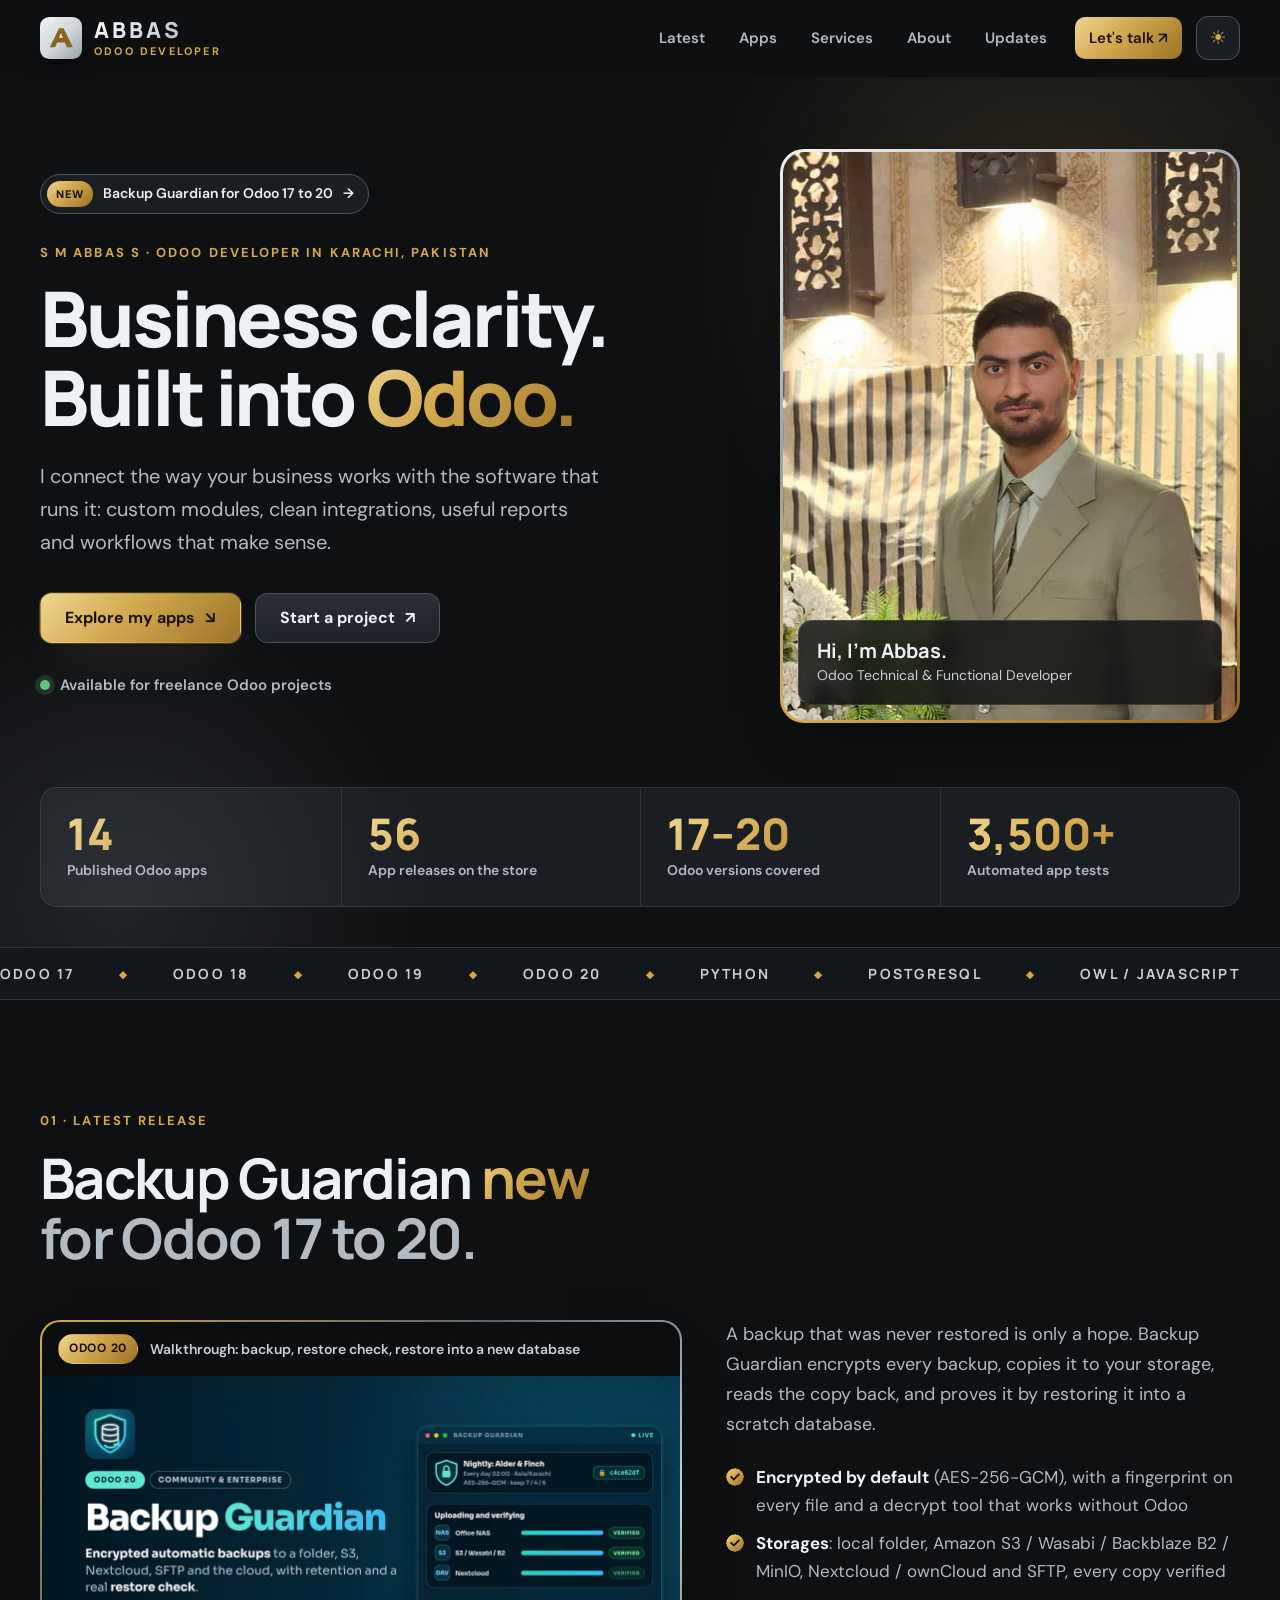
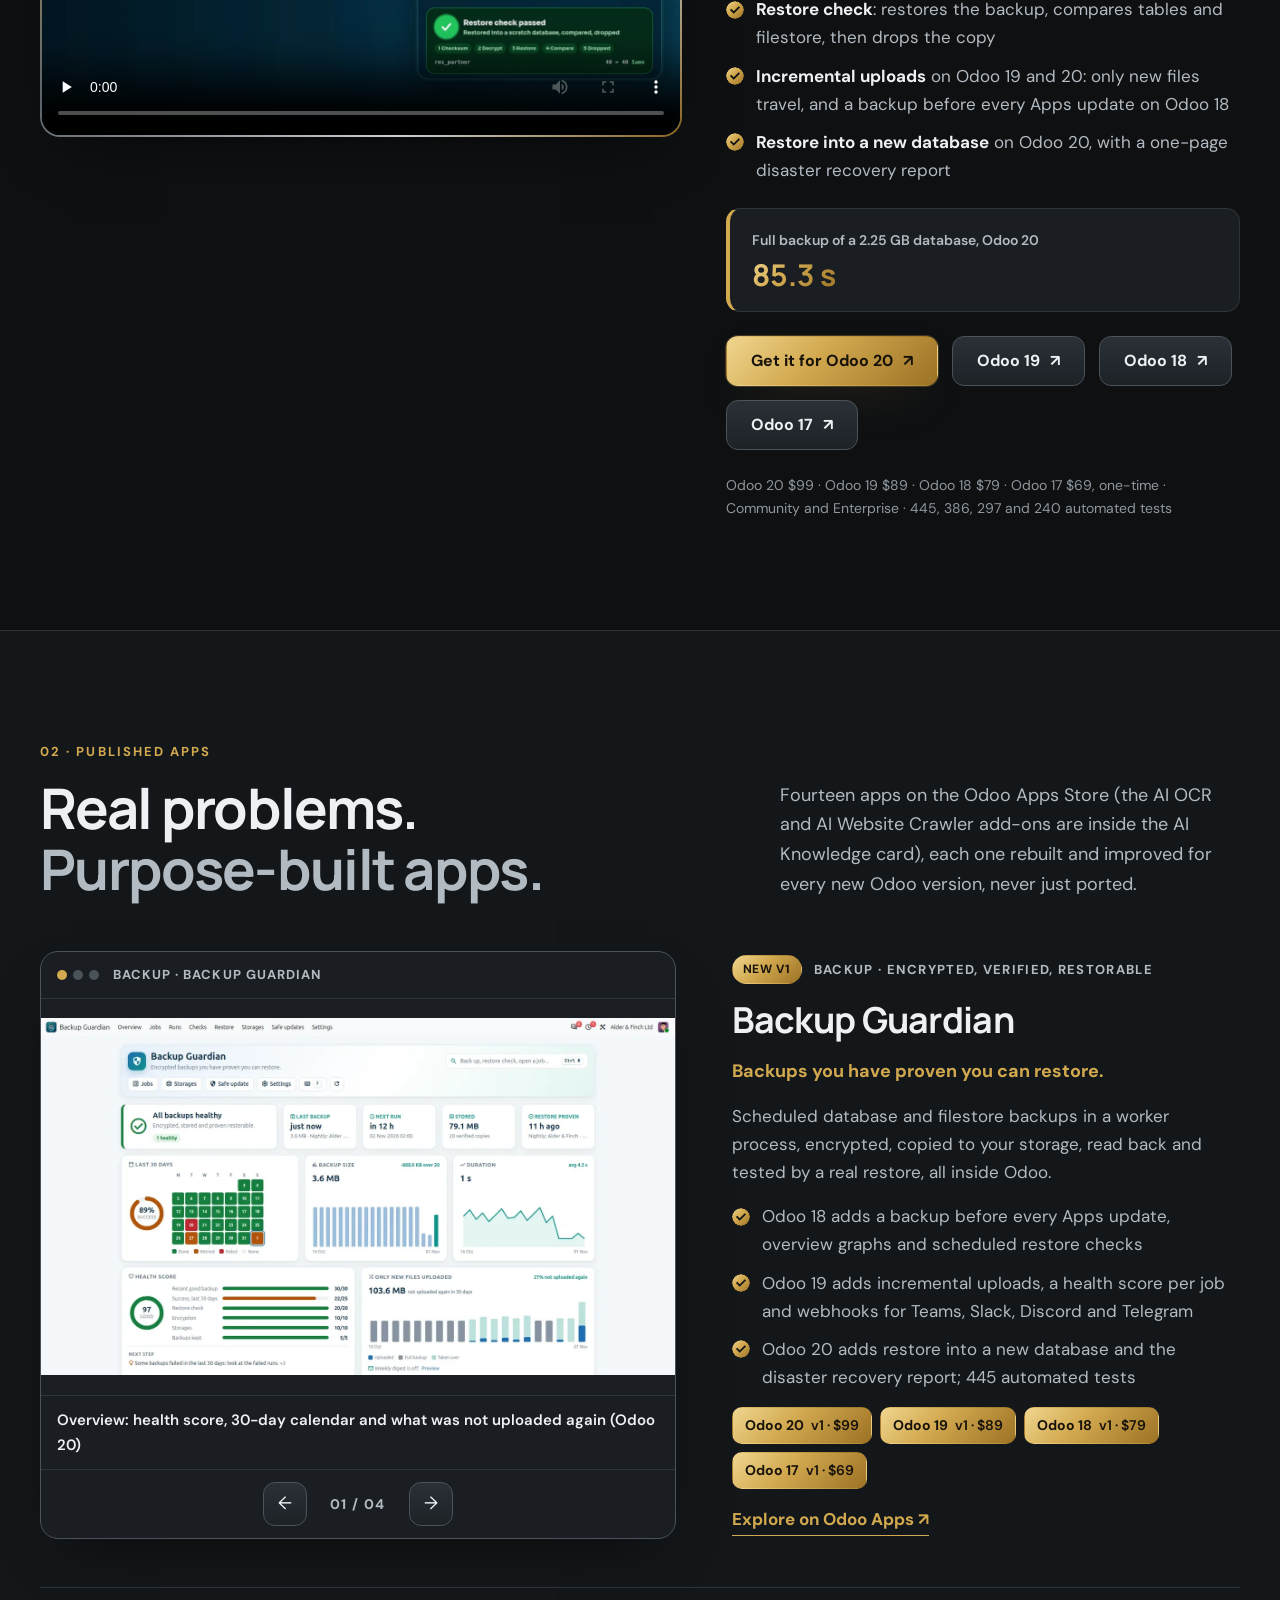
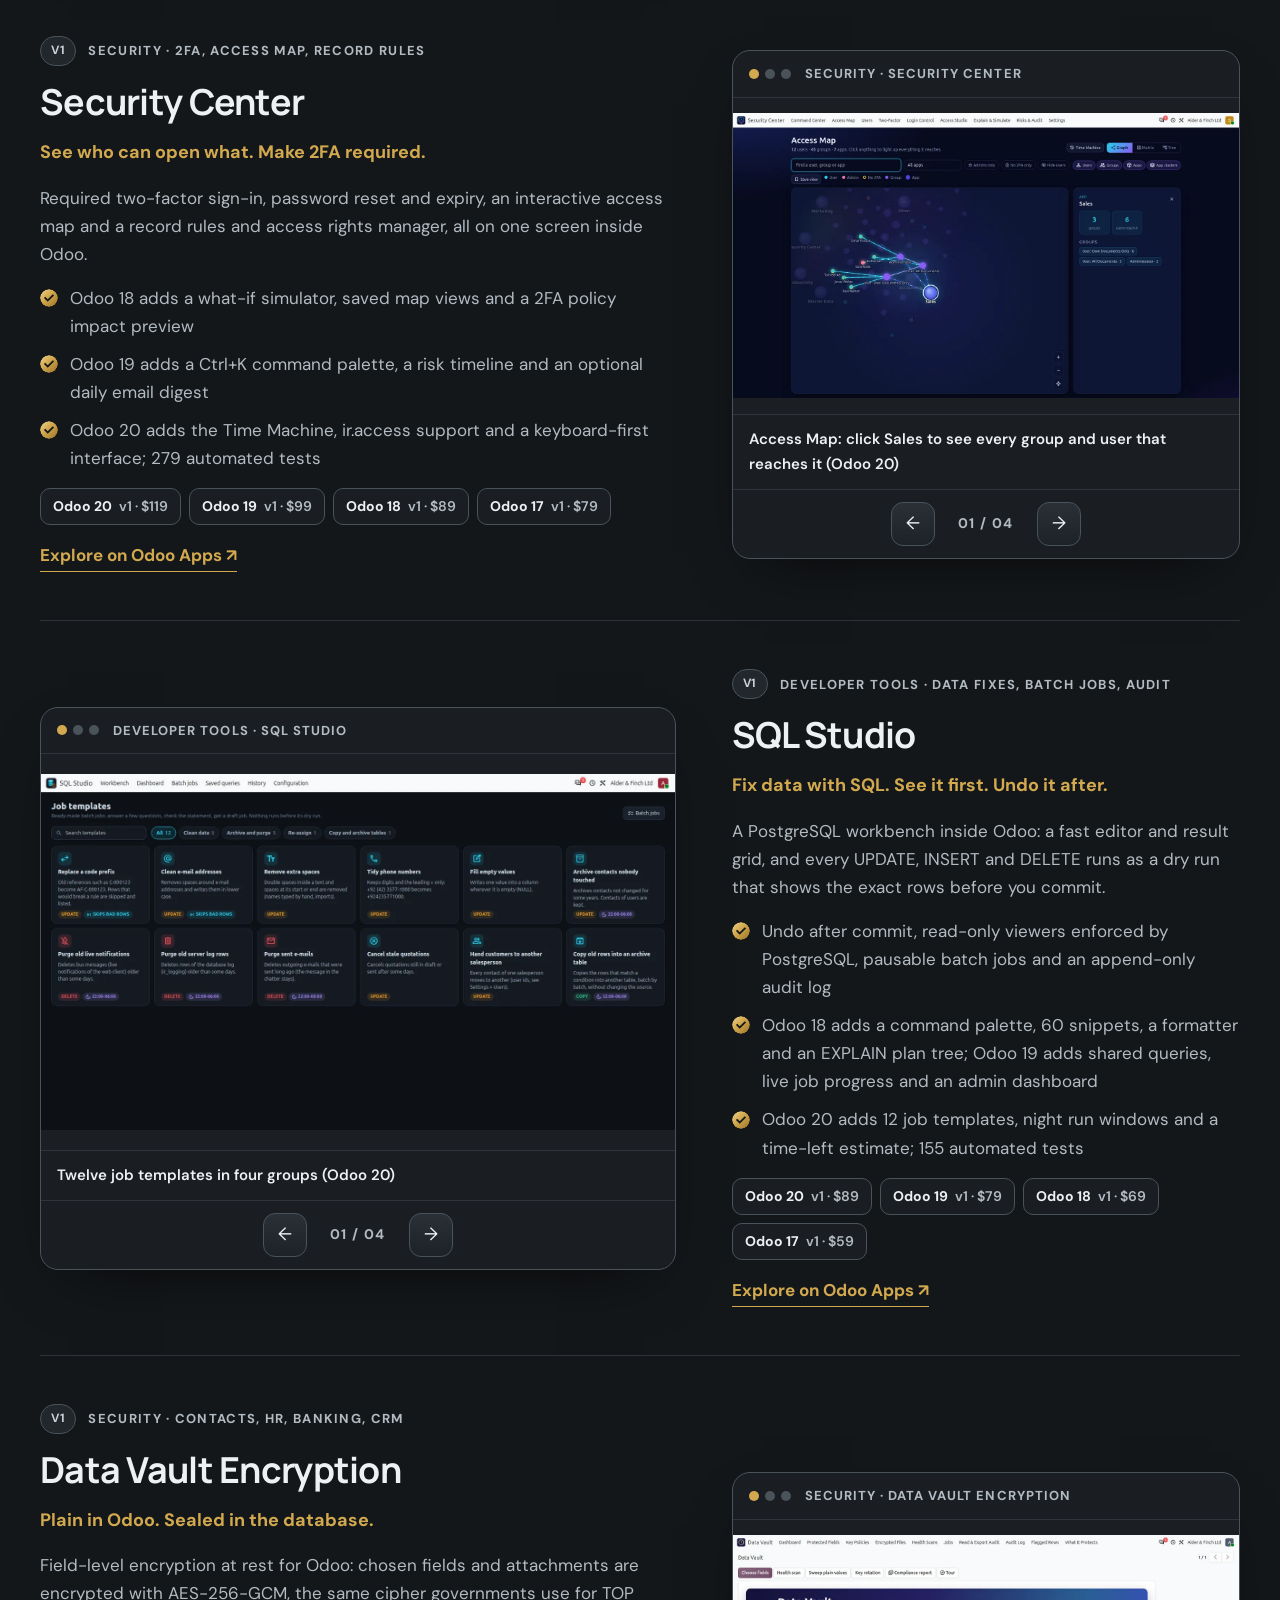
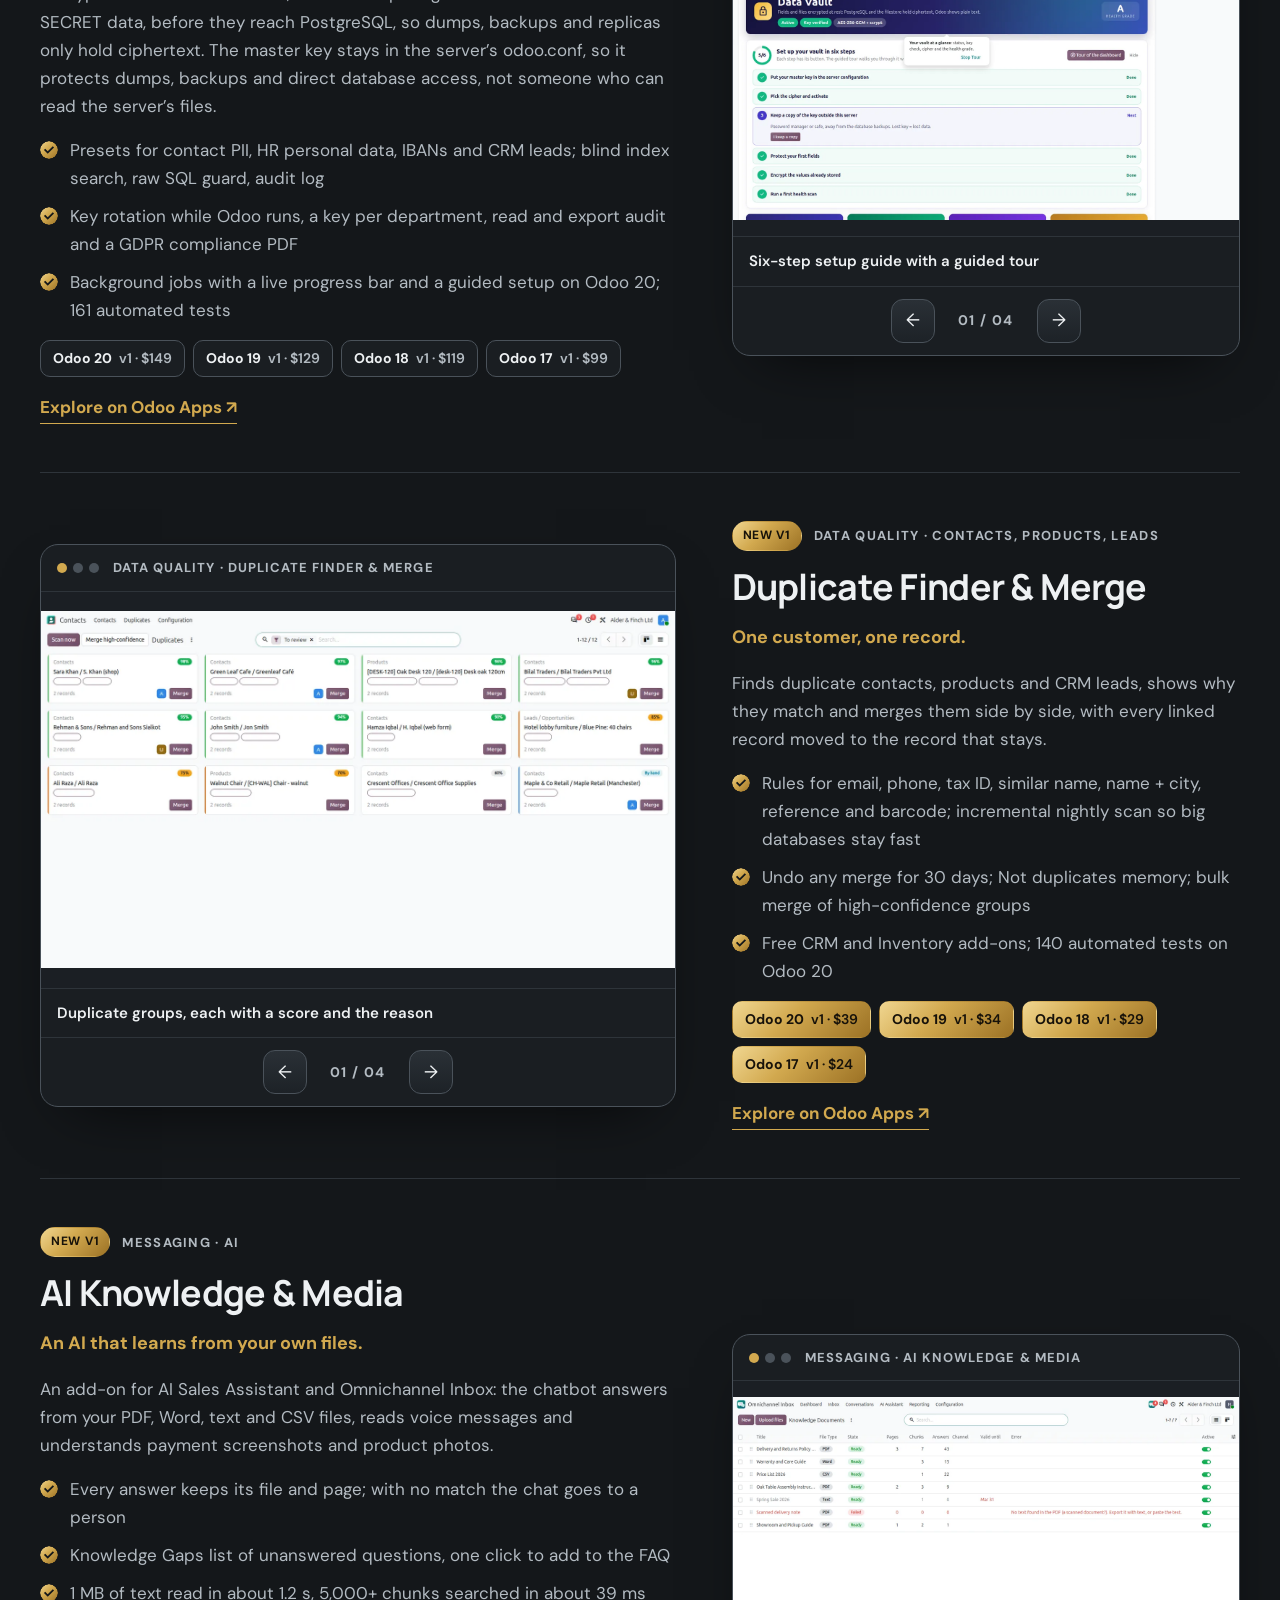
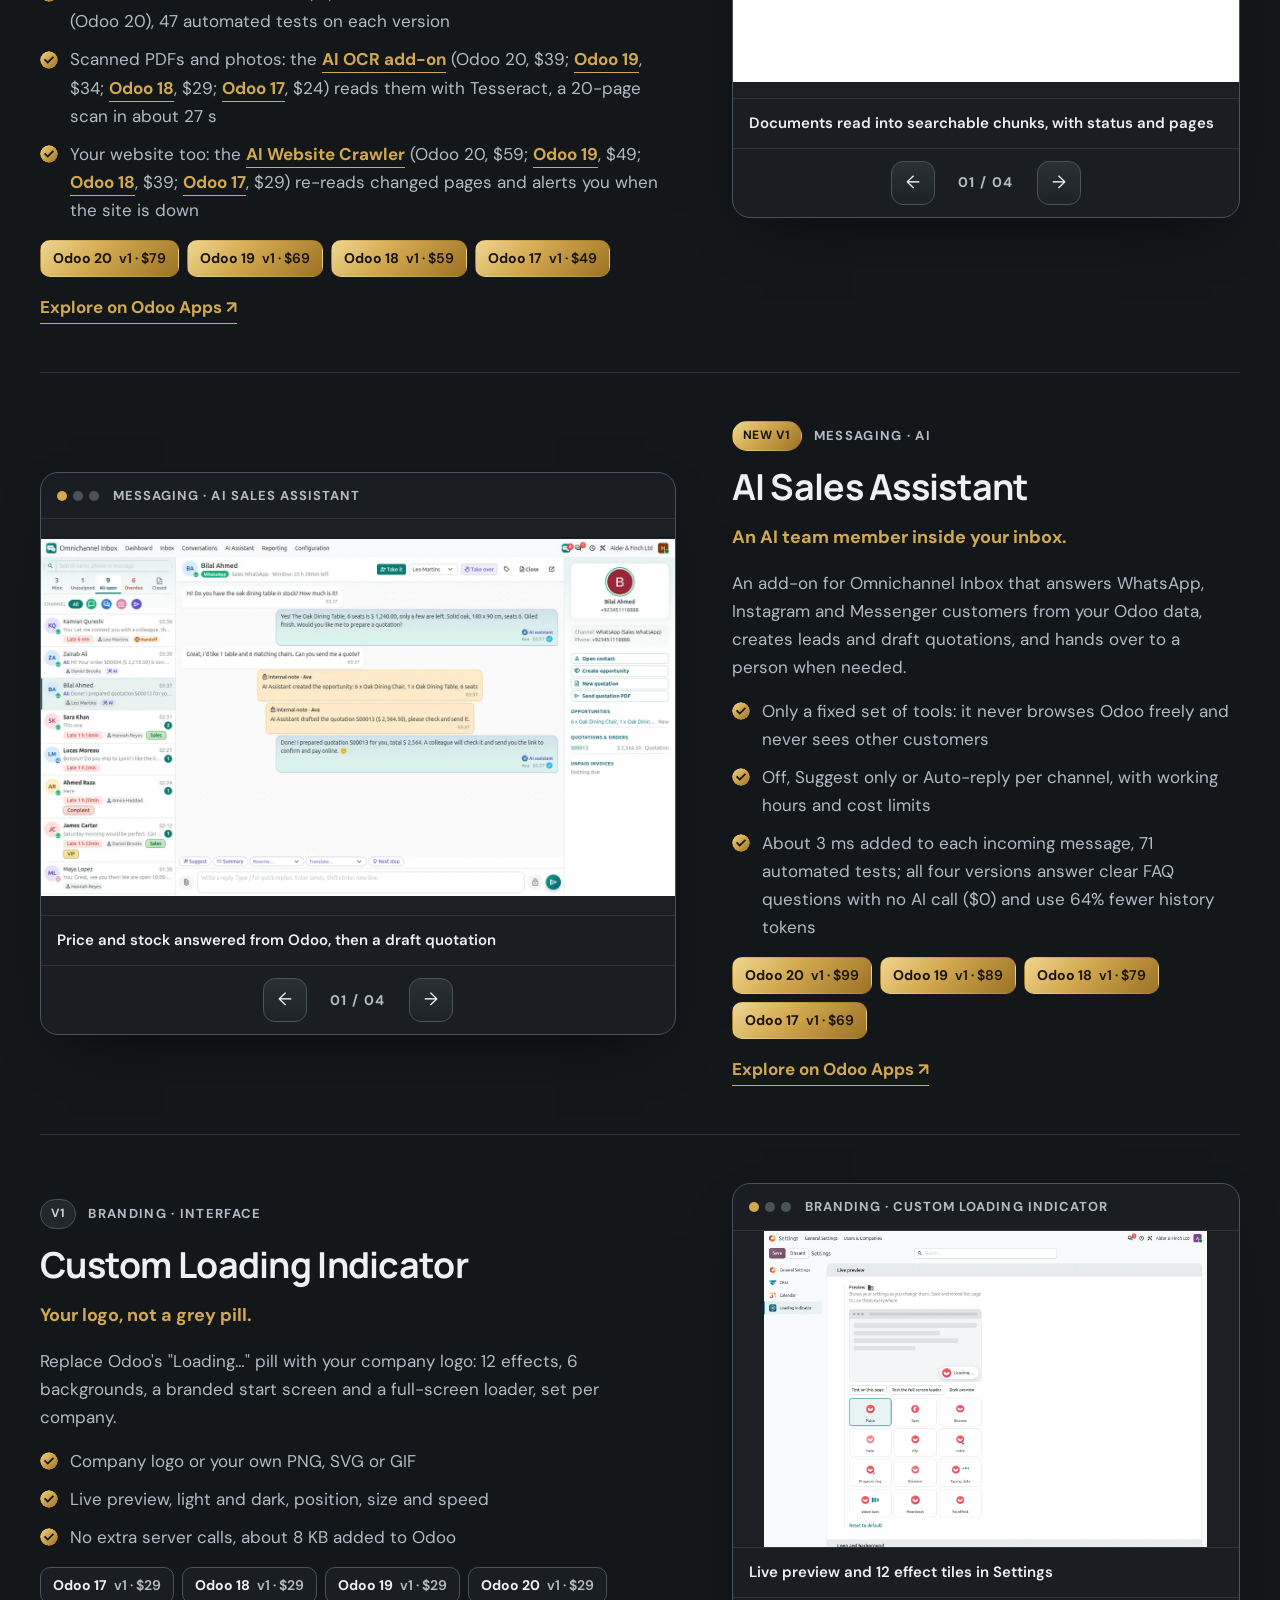
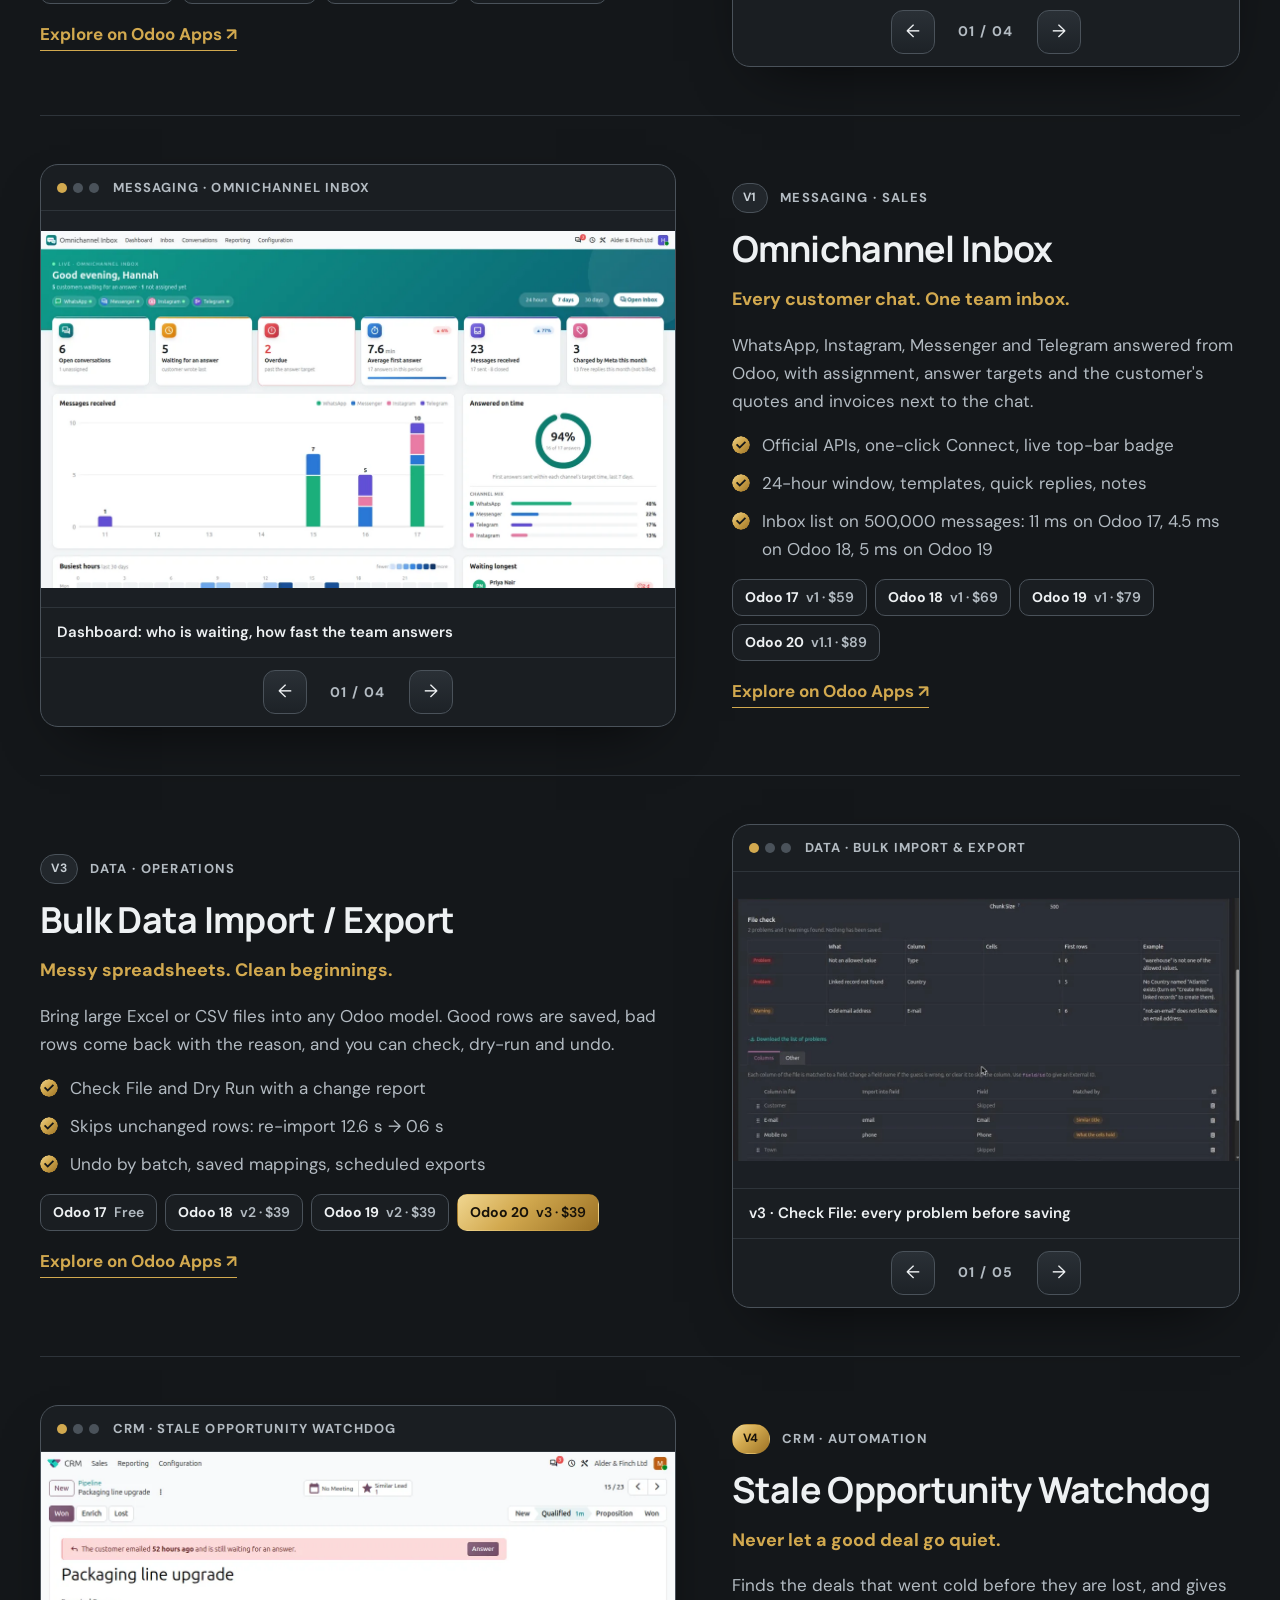
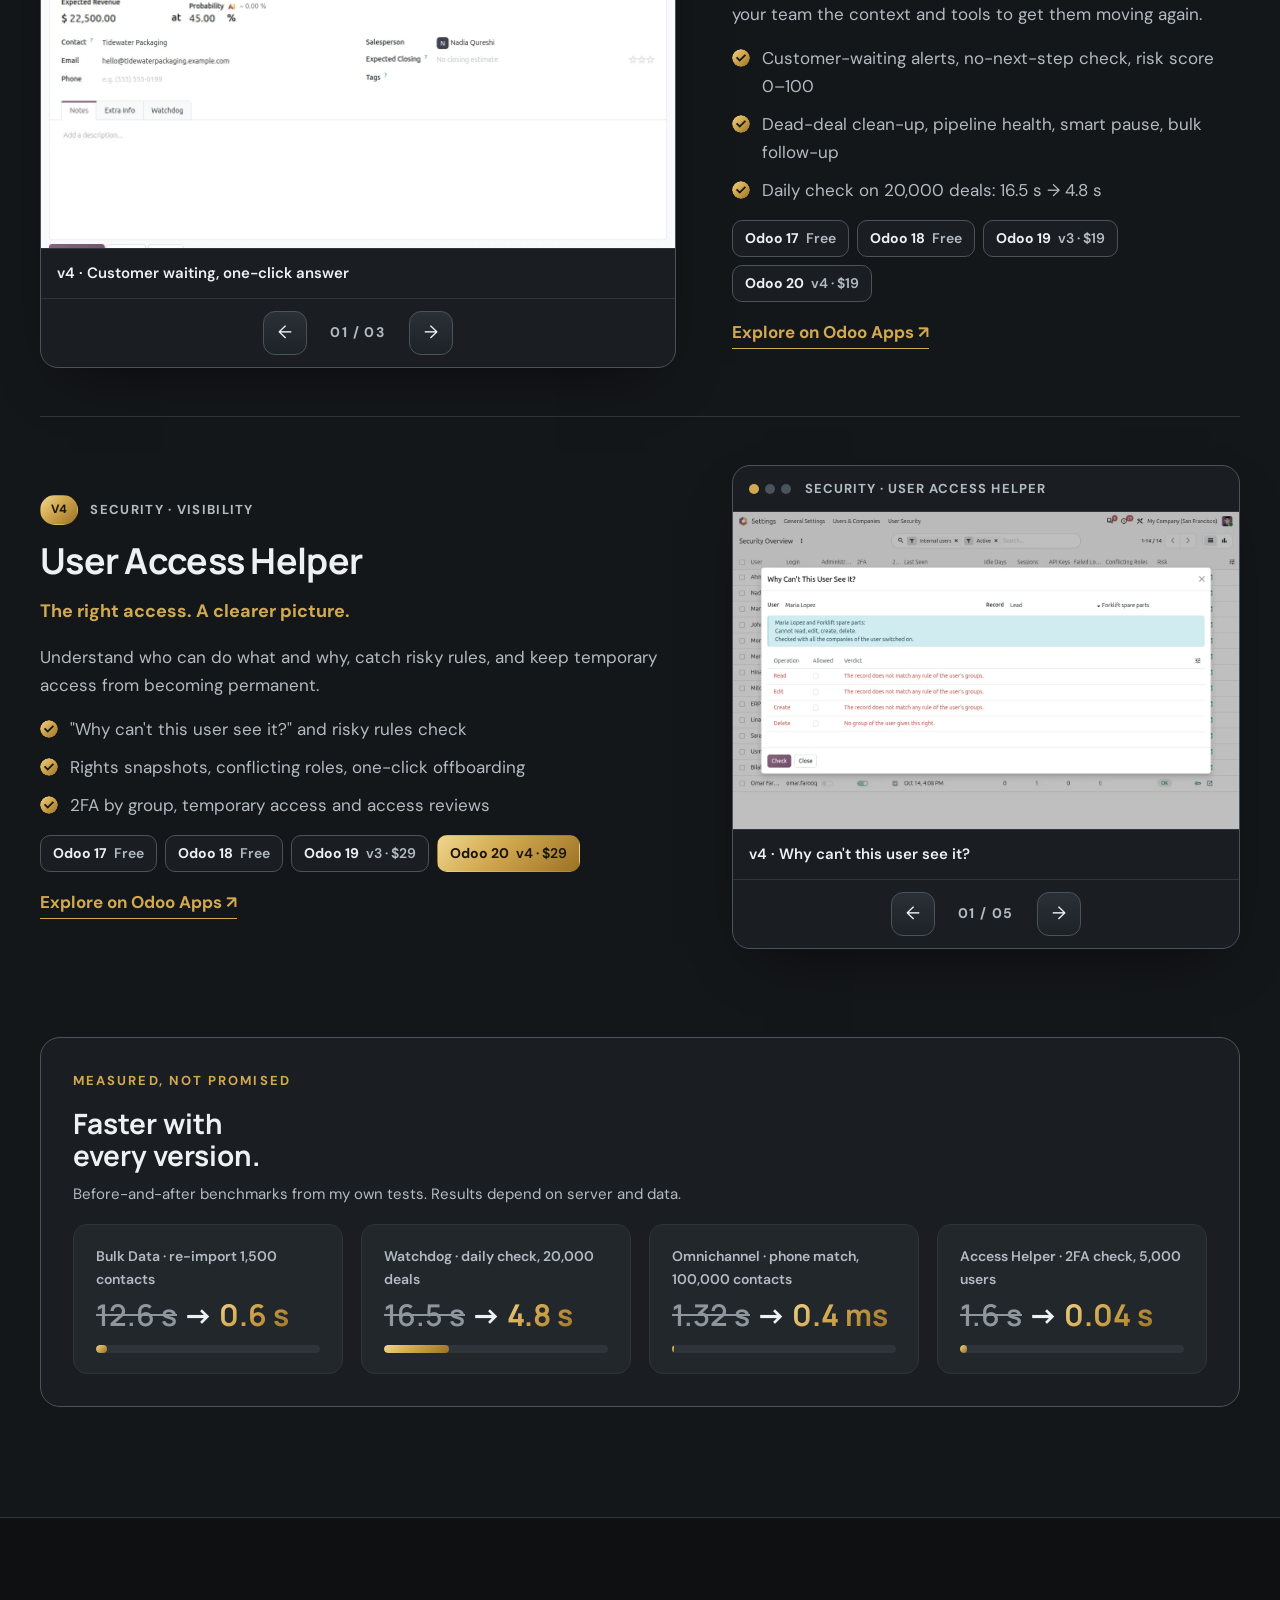
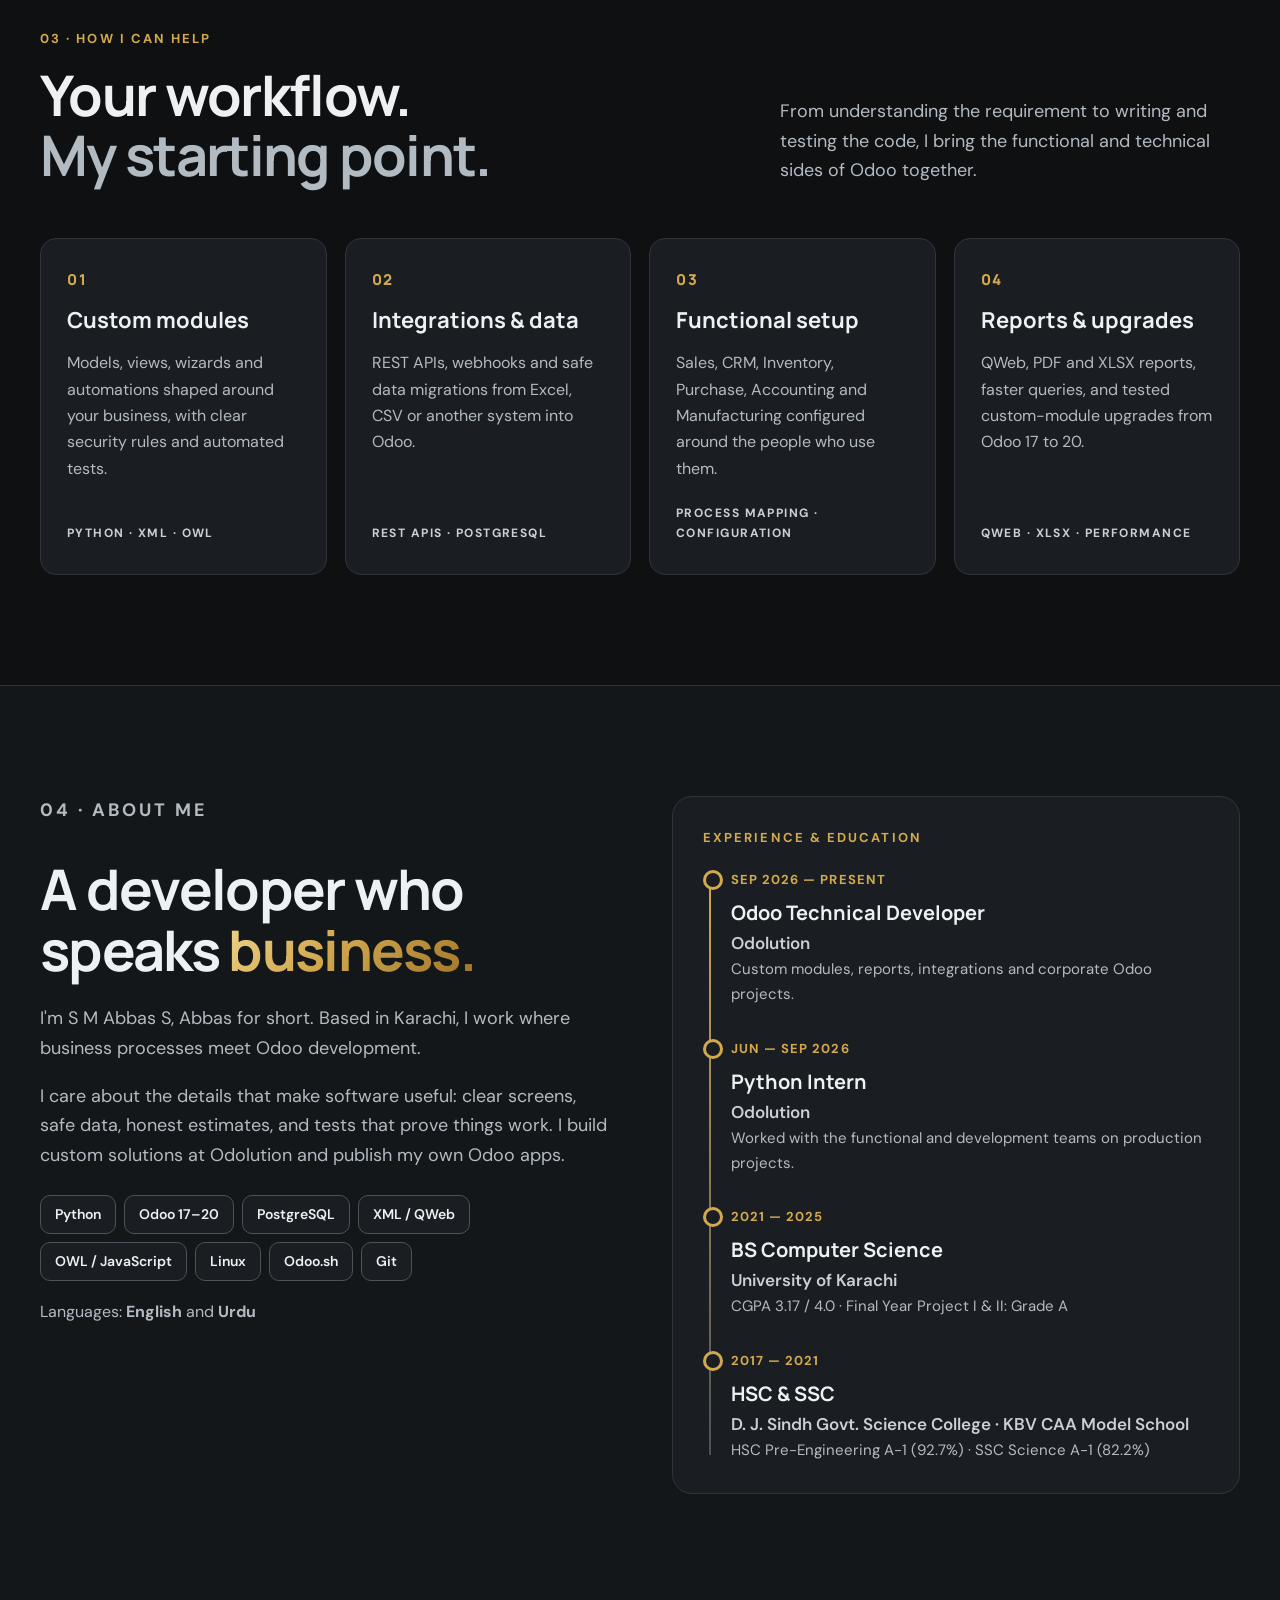
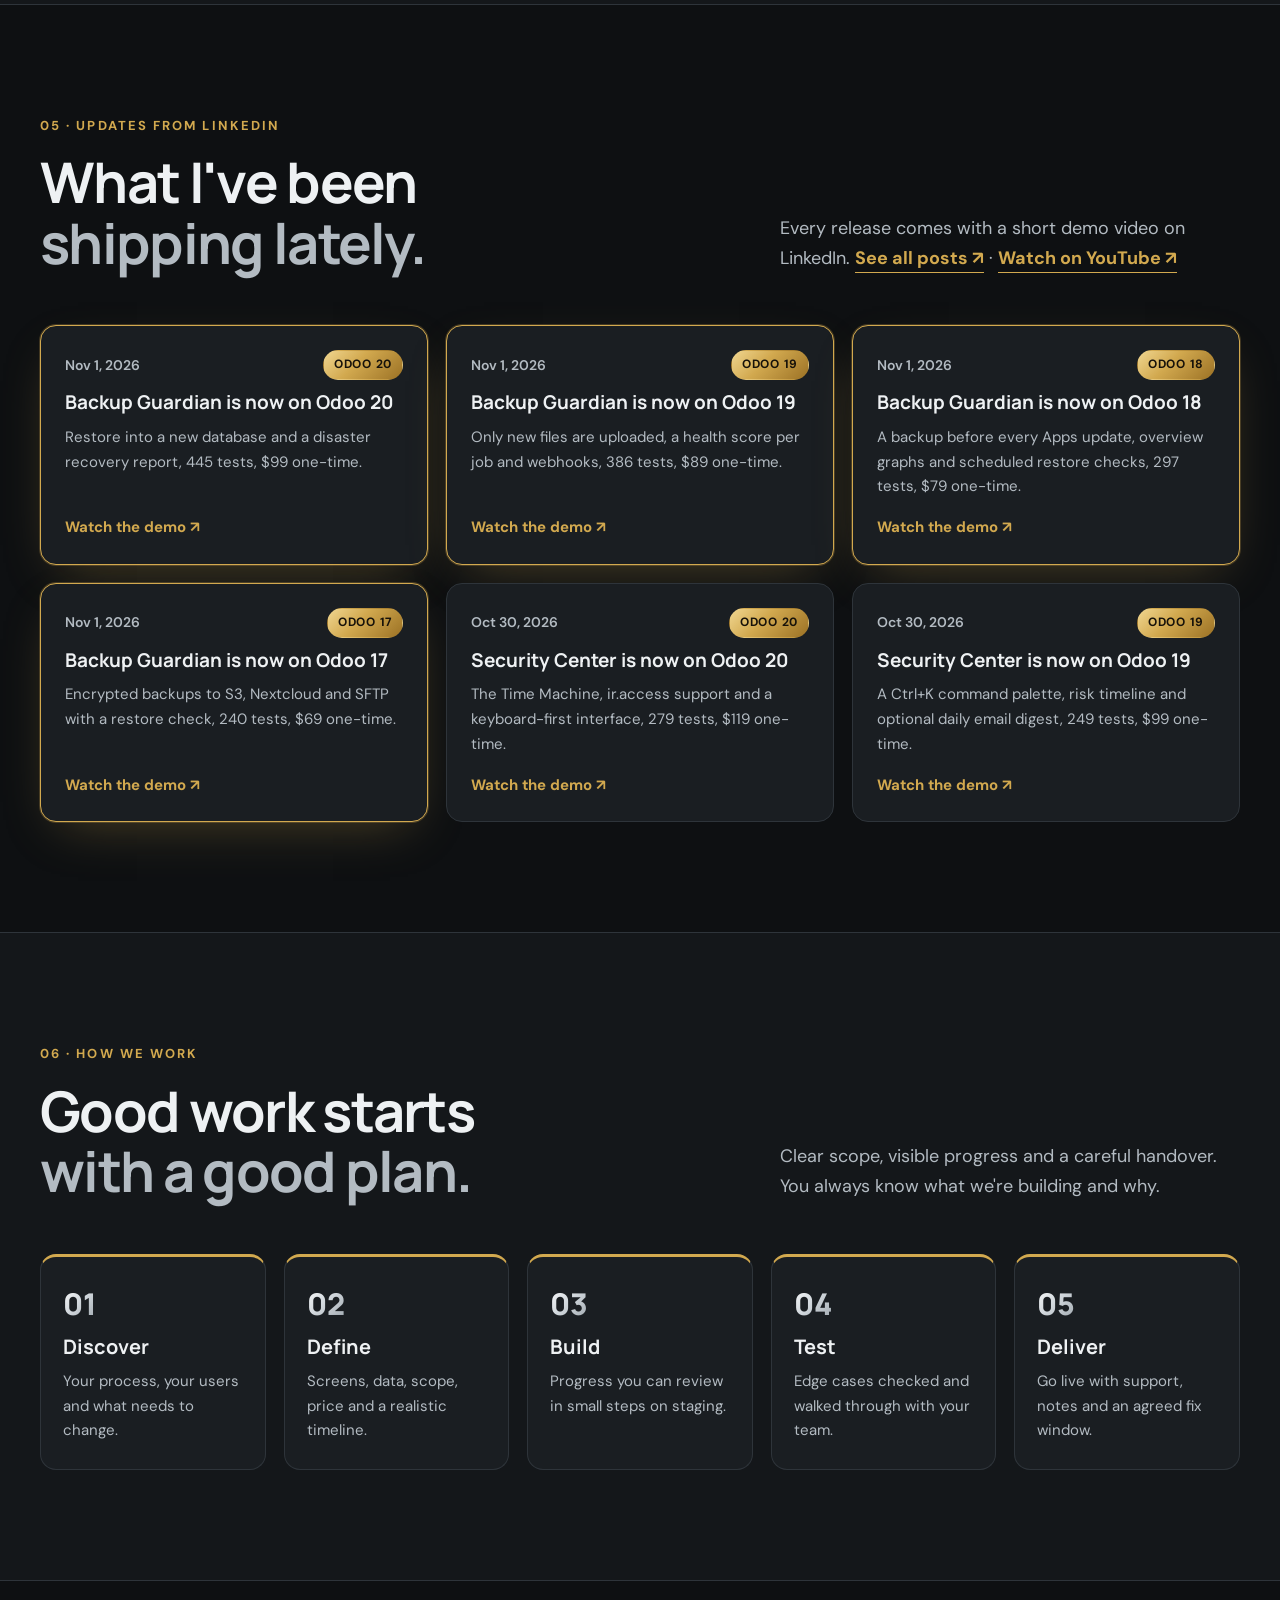
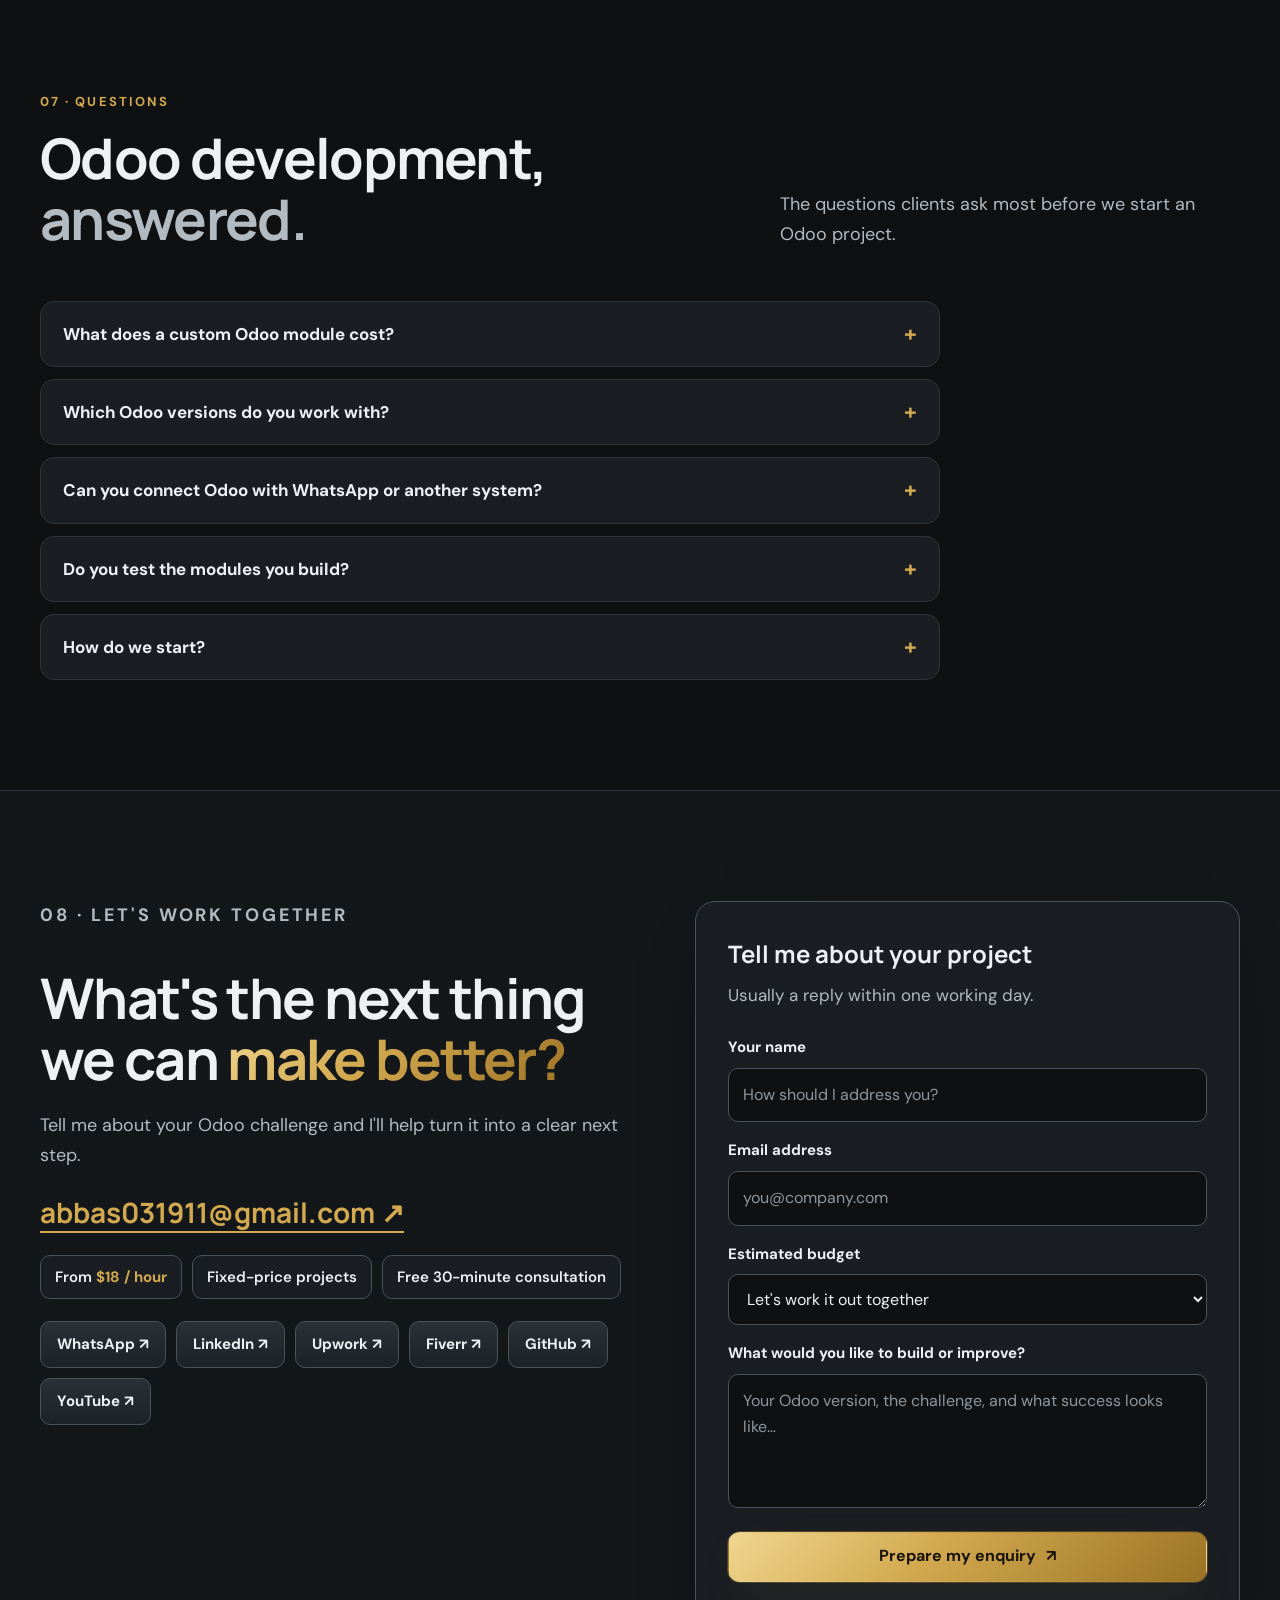
==== index.html @ 27d0d33f "Add Backup Guardian (Odoo 17 to 20) to the portfolio" ====
<!doctype html>
<html lang="en" data-theme="dark">
<head>
<meta charset="utf-8"><meta name="viewport" content="width=device-width, initial-scale=1">
<title>Odoo Developer in Karachi · Custom Modules, Integrations &amp; Apps | ABBAS</title>
<meta name="description" content="S M Abbas S, Odoo technical and functional developer (Odoo 17 to 20) in Karachi, Pakistan. Custom modules, WhatsApp and API integrations, reports and data migration. Fourteen apps published on the Odoo Apps Store.">
<meta name="robots" content="index, follow, max-image-preview:large, max-snippet:-1, max-video-preview:-1">
<meta name="keywords" content="Odoo developer, Odoo consultant, custom Odoo modules, Odoo integration, Odoo WhatsApp, Odoo 20, Odoo 19, Odoo 18, Odoo 17, Odoo apps, Python ERP developer, Karachi, Pakistan">
<meta name="theme-color" content="#0e1012"><meta name="author" content="S M Abbas S">
<link rel="canonical" href="https://abbasodolution-web.github.io/abbas-portfolio/">
<meta property="og:site_name" content="ABBAS · Odoo Developer"><meta property="og:locale" content="en_US">
<meta property="og:title" content="Odoo Developer · Custom Modules, Integrations &amp; Apps | ABBAS">
<meta property="og:description" content="Custom Odoo modules and fourteen published apps. New: Backup Guardian for Odoo 17, 18, 19 and 20, encrypted and verified backups with a restore check, incremental uploads and restore into a new database.">
<meta property="og:type" content="website"><meta property="og:url" content="https://abbasodolution-web.github.io/abbas-portfolio/">
<meta property="og:image" content="https://abbasodolution-web.github.io/abbas-portfolio/assets/og-v12.png"><meta property="og:image:width" content="1200"><meta property="og:image:height" content="630"><meta property="og:image:alt" content="ABBAS, Odoo developer: Business clarity. Built into Odoo.">
<meta name="twitter:card" content="summary_large_image"><meta name="twitter:title" content="ABBAS · Odoo Developer"><meta name="twitter:description" content="Custom Odoo modules, integrations and fourteen published Odoo apps. New: Backup Guardian for Odoo 17 to 20, encrypted backups proven by a restore check."><meta name="twitter:image" content="https://abbasodolution-web.github.io/abbas-portfolio/assets/og-v12.png">
<link rel="icon" href="assets/favicon.svg?v=5" type="image/svg+xml">
<link rel="apple-touch-icon" href="assets/favicon.svg?v=5">
<link rel="preconnect" href="https://fonts.googleapis.com"><link rel="preconnect" href="https://fonts.gstatic.com" crossorigin>
<link href="https://fonts.googleapis.com/css2?family=DM+Sans:opsz,wght@9..40,400;9..40,500;9..40,600;9..40,700&family=Manrope:wght@500;600;700;800&display=swap" rel="stylesheet">
<link rel="stylesheet" href="css/site.css?v=3">
<script>try{var t=localStorage.getItem('theme');if(t==='light'||t==='dark')document.documentElement.dataset.theme=t}catch(e){}</script>
<script type="application/ld+json">{"@context":"https://schema.org","@graph":[{"@context":"https://schema.org","@type":"Person","name":"S M Abbas S","alternateName":"ABBAS","jobTitle":"Odoo Technical & Functional Developer","image":"https://abbasodolution-web.github.io/abbas-portfolio/assets/img/portrait-v5.webp","url":"https://abbasodolution-web.github.io/abbas-portfolio/","worksFor":{"@type":"Organization","name":"Odolution"},"alumniOf":{"@type":"CollegeOrUniversity","name":"University of Karachi"},"address":{"@type":"PostalAddress","addressLocality":"Karachi","addressCountry":"PK"},"knowsAbout":["Odoo","Odoo development","Odoo integrations","WhatsApp Business API","Python","PostgreSQL","Database encryption","REST APIs","QWeb","OWL","ERP"],"sameAs":["https://www.linkedin.com/in/sm-abbas-odoo/","https://github.com/abbasodolution-web","https://www.fiverr.com/abbas_m_dev","https://www.youtube.com/@abbas-odoo"],"@id":"https://abbasodolution-web.github.io/abbas-portfolio/#person","description":"Odoo technical and functional developer building custom modules, integrations and published Odoo apps for Odoo 17 to 20."},{"@type":"WebSite","@id":"https://abbasodolution-web.github.io/abbas-portfolio/#website","url":"https://abbasodolution-web.github.io/abbas-portfolio/","name":"ABBAS · Odoo Developer","inLanguage":"en","publisher":{"@id":"https://abbasodolution-web.github.io/abbas-portfolio/#person"}},{"@type":"ProfessionalService","@id":"https://abbasodolution-web.github.io/abbas-portfolio/#service","name":"ABBAS Odoo Development","url":"https://abbasodolution-web.github.io/abbas-portfolio/","image":"https://abbasodolution-web.github.io/abbas-portfolio/assets/og-v12.png","priceRange":"From $18/hour","areaServed":"Worldwide","founder":{"@id":"https://abbasodolution-web.github.io/abbas-portfolio/#person"},"address":{"@type":"PostalAddress","addressLocality":"Karachi","addressCountry":"PK"},"hasOfferCatalog":{"@type":"OfferCatalog","name":"Odoo services","itemListElement":[{"@type":"Offer","itemOffered":{"@type":"Service","name":"Custom Odoo modules"}},{"@type":"Offer","itemOffered":{"@type":"Service","name":"Odoo integrations and data migration"}},{"@type":"Offer","itemOffered":{"@type":"Service","name":"Odoo functional setup"}},{"@type":"Offer","itemOffered":{"@type":"Service","name":"Odoo reports and upgrades"}}]}},{"@type":"ItemList","name":"Published Odoo apps","itemListElement":[{"@type":"ListItem","position":1,"item":{"@type":"SoftwareApplication","name":"Backup Guardian","applicationCategory":"BusinessApplication","operatingSystem":"Odoo 17, Odoo 18, Odoo 19, Odoo 20","description":"Encrypted, verified Odoo backups to S3, Nextcloud and SFTP, a restore check that restores each backup into a scratch database, incremental uploads, restore into a new database and a disaster recovery report.","url":"https://apps.odoo.com/apps/modules/20.0/backup_guardian","offers":{"@type":"AggregateOffer","lowPrice":"69","highPrice":"99","priceCurrency":"USD","offerCount":4},"author":{"@id":"https://abbasodolution-web.github.io/abbas-portfolio/#person"}}},{"@type":"ListItem","position":2,"item":{"@type":"SoftwareApplication","name":"Security Center","applicationCategory":"SecurityApplication","operatingSystem":"Odoo 17, Odoo 18, Odoo 19, Odoo 20","description":"Required two-factor sign-in, password reset and expiry, an interactive access map, a Time Machine, and a record rules and access rights manager with a what-if simulator, inside Odoo.","url":"https://apps.odoo.com/apps/modules/20.0/security_center","offers":{"@type":"AggregateOffer","lowPrice":"79","highPrice":"119","priceCurrency":"USD","offerCount":4},"author":{"@id":"https://abbasodolution-web.github.io/abbas-portfolio/#person"}}},{"@type":"ListItem","position":3,"item":{"@type":"SoftwareApplication","name":"SQL Studio","applicationCategory":"DeveloperApplication","operatingSystem":"Odoo 17, Odoo 18, Odoo 19, Odoo 20","description":"A PostgreSQL workbench inside Odoo: every write is a dry run with before and after rows, then Commit or Rollback, with undo after commit, read-only viewers enforced by PostgreSQL, pausable batch jobs and an append-only audit log.","url":"https://apps.odoo.com/apps/modules/20.0/sql_studio","offers":{"@type":"AggregateOffer","lowPrice":"59","highPrice":"89","priceCurrency":"USD","offerCount":4},"author":{"@id":"https://abbasodolution-web.github.io/abbas-portfolio/#person"}}},{"@type":"ListItem","position":4,"item":{"@type":"SoftwareApplication","name":"Data Vault Encryption","applicationCategory":"SecurityApplication","operatingSystem":"Odoo 17, Odoo 18, Odoo 19, Odoo 20","description":"Encrypts chosen Odoo fields with AES-256-GCM before they reach PostgreSQL, with a blind index for exact search, key rotation, encrypted attachments, a read and export audit and a GDPR compliance report.","url":"https://apps.odoo.com/apps/modules/20.0/data_vault_encryption","offers":{"@type":"AggregateOffer","lowPrice":"99","highPrice":"149","priceCurrency":"USD","offerCount":4},"author":{"@id":"https://abbasodolution-web.github.io/abbas-portfolio/#person"}}},{"@type":"ListItem","position":5,"item":{"@type":"SoftwareApplication","name":"Duplicate Finder & Merge","applicationCategory":"BusinessApplication","operatingSystem":"Odoo 17, Odoo 18, Odoo 19, Odoo 20","description":"Finds duplicate contacts, products and CRM leads, scores each group with a reason and merges them side by side with 30-day undo.","url":"https://apps.odoo.com/apps/modules/20.0/duplicate_finder_merge","offers":{"@type":"AggregateOffer","lowPrice":"24","highPrice":"39","priceCurrency":"USD","offerCount":4},"author":{"@id":"https://abbasodolution-web.github.io/abbas-portfolio/#person"}}},{"@type":"ListItem","position":6,"item":{"@type":"SoftwareApplication","name":"AI Knowledge & Media for Omnichannel Inbox","applicationCategory":"BusinessApplication","operatingSystem":"Odoo 17, Odoo 18, Odoo 19, Odoo 20","description":"Add-on that lets the AI chatbot answer from PDF, Word, text and CSV files and read voice messages and pictures.","url":"https://apps.odoo.com/apps/modules/20.0/omnichannel_ai_knowledge","offers":{"@type":"AggregateOffer","lowPrice":"49","highPrice":"79","priceCurrency":"USD","offerCount":4},"author":{"@id":"https://abbasodolution-web.github.io/abbas-portfolio/#person"}}},{"@type":"ListItem","position":7,"item":{"@type":"SoftwareApplication","name":"AI Sales Assistant for Omnichannel Inbox","applicationCategory":"BusinessApplication","operatingSystem":"Odoo 17, Odoo 18, Odoo 19, Odoo 20","description":"AI chatbot for WhatsApp, Instagram and Messenger that answers from Odoo data, creates CRM leads and draft quotations, and hands over to a person.","url":"https://apps.odoo.com/apps/modules/20.0/omnichannel_ai_assistant","author":{"@id":"https://abbasodolution-web.github.io/abbas-portfolio/#person"},"offers":{"@type":"AggregateOffer","lowPrice":"69.00","highPrice":"99.00","offerCount":"4","priceCurrency":"USD"}}},{"@type":"ListItem","position":8,"item":{"@type":"SoftwareApplication","name":"Custom Loading Indicator & Branded Loader","applicationCategory":"BusinessApplication","operatingSystem":"Odoo 17, Odoo 18, Odoo 19, Odoo 20","description":"Replaces Odoo's grey Loading pill with the company logo: 12 effects, 6 backgrounds, branded start screen, settings per company.","url":"https://apps.odoo.com/apps/modules/20.0/custom_loading_indicator","author":{"@id":"https://abbasodolution-web.github.io/abbas-portfolio/#person"},"offers":{"@type":"Offer","price":"29.00","priceCurrency":"USD"}}},{"@type":"ListItem","position":9,"item":{"@type":"SoftwareApplication","name":"Omnichannel Inbox","applicationCategory":"BusinessApplication","operatingSystem":"Odoo 17, Odoo 18, Odoo 19, Odoo 20","description":"WhatsApp, Instagram, Messenger and Telegram in one team inbox inside Odoo 17, Odoo 18, Odoo 19 and Odoo 20.","url":"https://apps.odoo.com/apps/modules/17.0/omnichannel_inbox","author":{"@id":"https://abbasodolution-web.github.io/abbas-portfolio/#person"},"offers":{"@type":"AggregateOffer","lowPrice":"59.00","highPrice":"89.00","offerCount":"4","priceCurrency":"USD"}}},{"@type":"ListItem","position":10,"item":{"@type":"SoftwareApplication","name":"Bulk Data Import / Export","applicationCategory":"BusinessApplication","operatingSystem":"Odoo 17, Odoo 18, Odoo 19, Odoo 20","description":"Fast, safe import and export for any Odoo model with check, dry run and undo.","url":"https://apps.odoo.com/apps/modules/20.0/bulk_data_import_export","author":{"@id":"https://abbasodolution-web.github.io/abbas-portfolio/#person"},"offers":{"@type":"AggregateOffer","lowPrice":"0.00","highPrice":"39.00","offerCount":"4","priceCurrency":"USD"}}},{"@type":"ListItem","position":11,"item":{"@type":"SoftwareApplication","name":"Stale Opportunity Watchdog","applicationCategory":"BusinessApplication","operatingSystem":"Odoo 17, Odoo 18, Odoo 19, Odoo 20","description":"Finds CRM deals that went quiet and customers left waiting.","url":"https://apps.odoo.com/apps/modules/20.0/crm_stale_watchdog","author":{"@id":"https://abbasodolution-web.github.io/abbas-portfolio/#person"},"offers":{"@type":"AggregateOffer","lowPrice":"0.00","highPrice":"19.00","offerCount":"4","priceCurrency":"USD"}}},{"@type":"ListItem","position":12,"item":{"@type":"SoftwareApplication","name":"User Access Helper","applicationCategory":"BusinessApplication","operatingSystem":"Odoo 17, Odoo 18, Odoo 19, Odoo 20","description":"Explains who can see what in Odoo, finds risky access rules and handles offboarding.","url":"https://apps.odoo.com/apps/modules/20.0/user_access_helper","author":{"@id":"https://abbasodolution-web.github.io/abbas-portfolio/#person"},"offers":{"@type":"AggregateOffer","lowPrice":"0.00","highPrice":"29.00","offerCount":"4","priceCurrency":"USD"}}},{"@type":"ListItem","position":13,"item":{"@type":"SoftwareApplication","name":"AI OCR for Omnichannel Inbox","applicationCategory":"BusinessApplication","operatingSystem":"Odoo 17, Odoo 18, Odoo 19, Odoo 20","description":"Add-on that lets the AI chatbot read scanned PDFs, price board photos and screenshots with OCR.","url":"https://apps.odoo.com/apps/modules/20.0/omnichannel_ai_ocr","author":{"@id":"https://abbasodolution-web.github.io/abbas-portfolio/#person"},"offers":{"@type":"AggregateOffer","lowPrice":"24.00","highPrice":"39.00","offerCount":"4","priceCurrency":"USD"}}},{"@type":"ListItem","position":14,"item":{"@type":"SoftwareApplication","name":"AI Website Crawler for Omnichannel Inbox","applicationCategory":"BusinessApplication","operatingSystem":"Odoo 17, Odoo 18, Odoo 19, Odoo 20","description":"Add-on where one pasted link lets the AI chatbot learn a website, re-read changed pages and alert when the site is down.","url":"https://apps.odoo.com/apps/modules/20.0/omnichannel_ai_website","author":{"@id":"https://abbasodolution-web.github.io/abbas-portfolio/#person"},"offers":{"@type":"AggregateOffer","lowPrice":"29.00","highPrice":"59.00","offerCount":"4","priceCurrency":"USD"}}}]},{"@type":"VideoObject","name":"Backup Guardian for Odoo 20: product walkthrough","description":"Run an encrypted backup, see the restore check prove it, restore into a new database with live progress and print the disaster recovery report, all inside Odoo 20.","thumbnailUrl":"https://abbasodolution-web.github.io/abbas-portfolio/assets/img/bg20-poster.webp","uploadDate":"2026-11-01","duration":"PT1M42S","contentUrl":"https://abbasodolution-web.github.io/abbas-portfolio/assets/video/backup-guardian-odoo20.mp4","embedUrl":"https://abbasodolution-web.github.io/abbas-portfolio/#latest"},{"@type":"VideoObject","name":"Security Center for Odoo 20: product walkthrough","description":"See the access map light up everything a user, group or app reaches, replay it with the Time Machine, and manage record rules and required 2FA, all inside Odoo 20.","thumbnailUrl":"https://abbasodolution-web.github.io/abbas-portfolio/assets/img/sc20-poster.webp","uploadDate":"2026-10-30","duration":"PT2M1S","contentUrl":"https://abbasodolution-web.github.io/abbas-portfolio/assets/video/security-center-odoo20.mp4","embedUrl":"https://abbasodolution-web.github.io/abbas-portfolio/#latest"},{"@type":"VideoObject","name":"SQL Studio for Odoo 20: product walkthrough","description":"Browse job templates, run a batch job with a time-left estimate, see a purge wait for its night window, fix data with a dry run and Commit, and read Data Vault columns decrypted, all inside Odoo 20.","thumbnailUrl":"https://abbasodolution-web.github.io/abbas-portfolio/assets/img/ss20-poster.webp","uploadDate":"2026-10-28","duration":"PT1M44S","contentUrl":"https://abbasodolution-web.github.io/abbas-portfolio/assets/video/sql-studio-odoo20.mp4","embedUrl":"https://abbasodolution-web.github.io/abbas-portfolio/#latest"},{"@type":"VideoObject","name":"Data Vault Encryption for Odoo 20: product walkthrough","description":"Set up AES-256 field encryption in Odoo 20 with the six-step guide, watch a migration run in the background with a live progress bar, survive a server restart and rotate the key while people keep working.","thumbnailUrl":"https://abbasodolution-web.github.io/abbas-portfolio/assets/img/dv20-poster.webp","uploadDate":"2026-10-26","duration":"PT1M57S","contentUrl":"https://abbasodolution-web.github.io/abbas-portfolio/assets/video/data-vault-encryption-odoo20.mp4","embedUrl":"https://abbasodolution-web.github.io/abbas-portfolio/#latest"},{"@type":"FAQPage","mainEntity":[{"@type":"Question","name":"What does a custom Odoo module cost?","acceptedAnswer":{"@type":"Answer","text":"It depends on the scope. I work from $18 per hour or for a fixed price agreed before I start, and the first 30-minute consultation is free."}},{"@type":"Question","name":"Which Odoo versions do you work with?","acceptedAnswer":{"@type":"Answer","text":"Odoo 17, 18, 19 and 20, Community and Enterprise, including upgrades of custom modules between versions."}},{"@type":"Question","name":"Can you connect Odoo with WhatsApp or another system?","acceptedAnswer":{"@type":"Answer","text":"Yes. I build integrations with REST APIs and webhooks. My Omnichannel Inbox app already connects Odoo 17, 18, 19 and 20 with WhatsApp, Instagram, Messenger and Telegram through their official APIs."}},{"@type":"Question","name":"Do you test the modules you build?","acceptedAnswer":{"@type":"Answer","text":"Every module ships with automated tests: my fourteen published apps have more than 3,000 between them, and each project is checked with your team on a staging database before go-live."}},{"@type":"Question","name":"How do we start?","acceptedAnswer":{"@type":"Answer","text":"Send a short description of your Odoo version and the problem you want solved. I reply with questions, then a clear scope, price and timeline."}}]}]}</script>
</head>
<body>
<div class="progress" id="progress" aria-hidden="true"></div>
<a class="skip" href="#main">Skip to content</a>

<header class="nav" id="nav"><div class="wrap nav-inner">
  <a class="brand" href="#home" aria-label="ABBAS, home">
    <svg class="mark" viewBox="0 0 64 64" aria-hidden="true"><defs><linearGradient id="mk-s" x1="0" y1="0" x2="1" y2="1"><stop offset="0" stop-color="#f3f5f6"/><stop offset=".55" stop-color="#cdd3d7"/><stop offset="1" stop-color="#9aa2a8"/></linearGradient></defs><rect width="64" height="64" rx="14" fill="url(#mk-s)"/><path d="M15 46 29 17h7l14 29h-9l-3-7H26l-3 7zm14-14h6l-3-8z" fill="#8a641f"/></svg>
    <span class="brand-text"><span class="brand-name">ABBAS</span><span class="brand-label">Odoo Developer</span></span>
  </a>
  <nav id="links" class="links" aria-label="Main navigation">
    <a href="#latest">Latest</a><a href="#apps">Apps</a><a href="#services">Services</a><a href="#about">About</a><a href="#updates">Updates</a><a href="#contact" class="nav-cta">Let's talk <span aria-hidden="true">↗</span></a>
  </nav>
  <button id="theme" class="icon-btn" type="button" aria-label="Switch to silver theme" title="Change theme"><span aria-hidden="true">☀</span></button>
  <button id="burger" class="icon-btn burger" type="button" aria-label="Open menu" aria-expanded="false" aria-controls="links"><span></span><span></span></button>
</div></header>

<main id="main">

<section class="hero" id="home" aria-labelledby="hero-title"><div class="wrap hero-grid">
  <div class="hero-copy">
    <a class="news-pill" href="#latest"><span class="pill-new">NEW</span> Backup Guardian for Odoo 17 to 20 <span aria-hidden="true">→</span></a>
    <p class="eyebrow">S M Abbas S · Odoo Developer in Karachi, Pakistan</p>
    <h1 id="hero-title">Business clarity.<br>Built into <span class="gold-text">Odoo.</span></h1>
    <p class="lead">I connect the way your business works with the software that runs it: custom modules, clean integrations, useful reports and workflows that make sense.</p>
    <div class="actions">
      <a class="btn btn-gold" href="#apps">Explore my apps <span aria-hidden="true">↘</span></a>
      <a class="btn btn-silver" href="#contact">Start a project <span aria-hidden="true">↗</span></a>
    </div>
    <p class="status"><span class="dot" aria-hidden="true"></span> Available for freelance Odoo projects</p>
  </div>
  <figure class="portrait">
    <div class="portrait-frame">
      <img src="assets/img/portrait-v5.webp" srcset="assets/img/portrait-v5-small.webp 450w, assets/img/portrait-v5.webp 900w" sizes="(max-width:860px) 90vw, 40vw" width="900" height="1125" alt="S M Abbas S wearing a suit" fetchpriority="high">
    </div>
    <figcaption><strong>Hi, I'm Abbas.</strong><span>Odoo Technical &amp; Functional Developer</span></figcaption>
  </figure>
</div>
<div class="wrap">
  <dl class="stats">
    <div><dt>Published Odoo apps</dt><dd>14</dd></div>
    <div><dt>App releases on the store</dt><dd>56</dd></div>
    <div><dt>Odoo versions covered</dt><dd>17–20</dd></div>
    <div><dt>Automated app tests</dt><dd>3,500+</dd></div>
  </dl>
</div>
</section>

<div class="ticker" aria-hidden="true"><div class="ticker-track"><span>Odoo 17</span><span>Odoo 18</span><span>Odoo 19</span><span>Odoo 20</span><span>Python</span><span>PostgreSQL</span><span>OWL / JavaScript</span><span>QWeb &amp; XLSX reports</span><span>REST APIs</span><span>Data migration</span><span>Odoo 17</span><span>Odoo 18</span><span>Odoo 19</span><span>Odoo 20</span><span>Python</span><span>PostgreSQL</span><span>OWL / JavaScript</span><span>QWeb &amp; XLSX reports</span><span>REST APIs</span><span>Data migration</span></div></div>

<section class="section" id="latest" aria-labelledby="latest-title"><div class="wrap">
  <div class="head">
    <p class="eyebrow">01 · Latest release</p>
    <h2 id="latest-title">Backup Guardian <span class="gold-text">new</span><br><span class="soft">for Odoo 17 to 20.</span></h2>
  </div>
  <div class="spotlight">
    <div class="video-card">
      <div class="video-bar"><span class="chip chip-gold">Odoo 20</span><span>Walkthrough: backup, restore check, restore into a new database</span></div>
      <video controls preload="none" playsinline poster="assets/img/bg20-poster.webp" width="1280" height="720" aria-label="Backup Guardian demo on Odoo 20">
        <source src="assets/video/backup-guardian-odoo20.mp4" type="video/mp4">
      </video>
    </div>
    <div class="spot-copy">
      <p class="spot-lead">A backup that was never restored is only a hope. Backup Guardian encrypts every backup, copies it to your storage, reads the copy back, and proves it by restoring it into a scratch database.</p>
      <ul class="checks">
        <li><strong>Encrypted by default</strong> (AES-256-GCM), with a fingerprint on every file and a decrypt tool that works without Odoo</li>
        <li><strong>Storages</strong>: local folder, Amazon S3 / Wasabi / Backblaze B2 / MinIO, Nextcloud / ownCloud and SFTP, every copy verified</li>
        <li><strong>Restore check</strong>: restores the backup, compares tables and filestore, then drops the copy</li>
        <li><strong>Incremental uploads</strong> on Odoo 19 and 20: only new files travel, and a backup before every Apps update on Odoo 18</li>
        <li><strong>Restore into a new database</strong> on Odoo 20, with a one-page disaster recovery report</li>
      </ul>
      <div class="spot-metric"><span class="metric-label">Full backup of a 2.25 GB database, Odoo 20</span><span class="metric-value"><b>85.3 s</b></span></div>
      <div class="actions">
        <a class="btn btn-gold" href="https://apps.odoo.com/apps/modules/20.0/backup_guardian" target="_blank" rel="noopener">Get it for Odoo 20 <span aria-hidden="true">↗</span></a>
        <a class="btn btn-silver" href="https://apps.odoo.com/apps/modules/19.0/backup_guardian" target="_blank" rel="noopener">Odoo 19 <span aria-hidden="true">↗</span></a>
        <a class="btn btn-silver" href="https://apps.odoo.com/apps/modules/18.0/backup_guardian" target="_blank" rel="noopener">Odoo 18 <span aria-hidden="true">↗</span></a>
        <a class="btn btn-silver" href="https://apps.odoo.com/apps/modules/17.0/backup_guardian" target="_blank" rel="noopener">Odoo 17 <span aria-hidden="true">↗</span></a>
      </div>
      <p class="fine">Odoo 20 $99 · Odoo 19 $89 · Odoo 18 $79 · Odoo 17 $69, one-time · Community and Enterprise · 445, 386, 297 and 240 automated tests</p>
    </div>
  </div>
</div></section>

<section class="section section-alt" id="apps" aria-labelledby="apps-title"><div class="wrap">
  <div class="head head-split">
    <div><p class="eyebrow">02 · Published apps</p><h2 id="apps-title">Real problems.<br><span class="soft">Purpose-built apps.</span></h2></div>
    <p>Fourteen apps on the Odoo Apps Store (the AI OCR and AI Website Crawler add-ons are inside the AI Knowledge card), each one rebuilt and improved for every new Odoo version, never just ported.</p>
  </div>

<article class="app" id="app-bg">
    <div class="gallery" data-gallery>
      <div class="gallery-bar"><span class="dots" aria-hidden="true"><i></i><i></i><i></i></span><span>Backup · Backup Guardian</span></div>
      <div class="gallery-stage">
        <figure><img src="assets/img/bg-overview.webp" width="1400" height="788" alt="Backup Guardian overview with health score, 30-day success calendar and backup size chart" loading="lazy"><figcaption>Overview: health score, 30-day calendar and what was not uploaded again (Odoo 20)</figcaption></figure>
        <figure hidden><img src="assets/img/bg-restore.webp" width="1400" height="788" alt="Backup Guardian restoring a backup into a new database with live steps" loading="lazy"><figcaption>Restore into a new database, with live steps</figcaption></figure>
        <figure hidden><img src="assets/img/bg-check.webp" width="1400" height="788" alt="Backup Guardian restore check comparing tables and filestore" loading="lazy"><figcaption>Restore check: proof that the backup restores</figcaption></figure>
        <figure hidden><img src="assets/img/bg-report.webp" width="1400" height="788" alt="Backup Guardian disaster recovery report as a printable PDF" loading="lazy"><figcaption>Disaster recovery report with this server's real commands</figcaption></figure>
      </div>
      <div class="gallery-nav"><button type="button" data-prev aria-label="Previous Backup Guardian screenshot">←</button><span class="count" aria-live="polite">01 / 04</span><button type="button" data-next aria-label="Next Backup Guardian screenshot">→</button></div>
    </div>
    <div class="app-copy">
      <p class="app-meta"><span class="chip chip-gold">New v1</span><span>Backup · Encrypted, verified, restorable</span></p>
      <h3>Backup Guardian</h3>
      <p class="app-tag">Backups you have proven you can restore.</p>
      <p>Scheduled database and filestore backups in a worker process, encrypted, copied to your storage, read back and tested by a real restore, all inside Odoo.</p>
      <ul class="checks">
        <li>Odoo 18 adds a backup before every Apps update, overview graphs and scheduled restore checks</li>
        <li>Odoo 19 adds incremental uploads, a health score per job and webhooks for Teams, Slack, Discord and Telegram</li>
        <li>Odoo 20 adds restore into a new database and the disaster recovery report; 445 automated tests</li>
      </ul>
      <ul class="versions" aria-label="Available versions">
        <li class="is-new"><b>20</b> v1 · $99</li>
        <li class="is-new"><b>19</b> v1 · $89</li>
        <li class="is-new"><b>18</b> v1 · $79</li>
        <li class="is-new"><b>17</b> v1 · $69</li>
      </ul>
      <a class="link" href="https://apps.odoo.com/apps/modules/20.0/backup_guardian" target="_blank" rel="noopener">Explore on Odoo Apps <span aria-hidden="true">↗</span></a>
    </div>
  </article>

  <article class="app reverse" id="app-sc">
    <div class="gallery" data-gallery>
      <div class="gallery-bar"><span class="dots" aria-hidden="true"><i></i><i></i><i></i></span><span>Security · Security Center</span></div>
      <div class="gallery-stage">
        <figure><img src="assets/img/sc-map.webp" width="1400" height="788" alt="Security Center access map with a Sales app selected, showing the groups and users that reach it" loading="lazy"><figcaption>Access Map: click Sales to see every group and user that reaches it (Odoo 20)</figcaption></figure>
        <figure hidden><img src="assets/img/sc-time.webp" width="1400" height="788" alt="Security Center Time Machine replaying the access map from eight days ago" loading="lazy"><figcaption>Time Machine: the map as it was on Oct 21</figcaption></figure>
        <figure hidden><img src="assets/img/sc-rules.webp" width="1400" height="788" alt="Security Center record rules manager" loading="lazy"><figcaption>Record rules manager with what-if simulator</figcaption></figure>
        <figure hidden><img src="assets/img/sc-risks.webp" width="1400" height="788" alt="Security Center risks and audit timeline" loading="lazy"><figcaption>Risk timeline and audit log</figcaption></figure>
      </div>
      <div class="gallery-nav"><button type="button" data-prev aria-label="Previous Security Center screenshot">←</button><span class="count" aria-live="polite">01 / 04</span><button type="button" data-next aria-label="Next Security Center screenshot">→</button></div>
    </div>
    <div class="app-copy">
      <p class="app-meta"><span class="chip">v1</span><span>Security · 2FA, access map, record rules</span></p>
      <h3>Security Center</h3>
      <p class="app-tag">See who can open what. Make 2FA required.</p>
      <p>Required two-factor sign-in, password reset and expiry, an interactive access map and a record rules and access rights manager, all on one screen inside Odoo.</p>
      <ul class="checks">
        <li>Odoo 18 adds a what-if simulator, saved map views and a 2FA policy impact preview</li>
        <li>Odoo 19 adds a Ctrl+K command palette, a risk timeline and an optional daily email digest</li>
        <li>Odoo 20 adds the Time Machine, ir.access support and a keyboard-first interface; 279 automated tests</li>
      </ul>
      <ul class="versions" aria-label="Available versions">
        <li><b>20</b> v1 · $119</li>
        <li><b>19</b> v1 · $99</li>
        <li><b>18</b> v1 · $89</li>
        <li><b>17</b> v1 · $79</li>
      </ul>
      <a class="link" href="https://apps.odoo.com/apps/modules/20.0/security_center" target="_blank" rel="noopener">Explore on Odoo Apps <span aria-hidden="true">↗</span></a>
    </div>
  </article>

<article class="app" id="app-ss">
    <div class="gallery" data-gallery>
      <div class="gallery-bar"><span class="dots" aria-hidden="true"><i></i><i></i><i></i></span><span>Developer tools · SQL Studio</span></div>
      <div class="gallery-stage">
        <figure><img src="assets/img/ss-gallery.webp" width="1400" height="788" alt="SQL Studio job template gallery with twelve templates in four groups" loading="lazy"><figcaption>Twelve job templates in four groups (Odoo 20)</figcaption></figure>
        <figure hidden><img src="assets/img/ss-job.webp" width="1400" height="788" alt="Batch job running with a time-left estimate and a rows per second chart" loading="lazy"><figcaption>A running job with time left and a speed chart</figcaption></figure>
        <figure hidden><img src="assets/img/ss-night.webp" width="1400" height="788" alt="Job template with a night run window from 22:00 to 06:00" loading="lazy"><figcaption>A purge that waits for its night window</figcaption></figure>
        <figure hidden><img src="assets/img/ss-dashboard.webp" width="1400" height="788" alt="SQL Studio activity dashboard with reads, writes and errors" loading="lazy"><figcaption>Activity dashboard for admins</figcaption></figure>
      </div>
      <div class="gallery-nav"><button type="button" data-prev aria-label="Previous SQL Studio screenshot">←</button><span class="count" aria-live="polite">01 / 04</span><button type="button" data-next aria-label="Next SQL Studio screenshot">→</button></div>
    </div>
    <div class="app-copy">
      <p class="app-meta"><span class="chip">v1</span><span>Developer tools · Data fixes, batch jobs, audit</span></p>
      <h3>SQL Studio</h3>
      <p class="app-tag">Fix data with SQL. See it first. Undo it after.</p>
      <p>A PostgreSQL workbench inside Odoo: a fast editor and result grid, and every UPDATE, INSERT and DELETE runs as a dry run that shows the exact rows before you commit.</p>
      <ul class="checks">
        <li>Undo after commit, read-only viewers enforced by PostgreSQL, pausable batch jobs and an append-only audit log</li>
        <li>Odoo 18 adds a command palette, 60 snippets, a formatter and an EXPLAIN plan tree; Odoo 19 adds shared queries, live job progress and an admin dashboard</li>
        <li>Odoo 20 adds 12 job templates, night run windows and a time-left estimate; 155 automated tests</li>
      </ul>
      <ul class="versions" aria-label="Available versions">
        <li><b>20</b> v1 · $89</li>
        <li><b>19</b> v1 · $79</li>
        <li><b>18</b> v1 · $69</li>
        <li><b>17</b> v1 · $59</li>
      </ul>
      <a class="link" href="https://apps.odoo.com/apps/modules/20.0/sql_studio" target="_blank" rel="noopener">Explore on Odoo Apps <span aria-hidden="true">↗</span></a>
    </div>
  </article>

  <article class="app reverse" id="app-dv">
    <div class="gallery" data-gallery>
      <div class="gallery-bar"><span class="dots" aria-hidden="true"><i></i><i></i><i></i></span><span>Security · Data Vault Encryption</span></div>
      <div class="gallery-stage">
        <figure><img src="assets/img/dv-tour.webp" width="1400" height="788" alt="Data Vault dashboard with the six-step setup guide and a guided tour bubble" loading="lazy"><figcaption>Six-step setup guide with a guided tour</figcaption></figure>
        <figure hidden><img src="assets/img/dv-live.webp" width="1400" height="788" alt="Background job with a live progress bar showing rows per second and time left" loading="lazy"><figcaption>Jobs run in the background with a live progress bar</figcaption></figure>
        <figure hidden><img src="assets/img/dv-psql.webp" width="1400" height="788" alt="psql query showing email and phone stored as dv1 ciphertext" loading="lazy"><figcaption>What PostgreSQL, dumps and backups see: ciphertext</figcaption></figure>
        <figure hidden><img src="assets/img/dv-contact.webp" width="1400" height="788" alt="Odoo contact form showing the same contact in plain text" loading="lazy"><figcaption>What your team sees in Odoo: plain text</figcaption></figure>
      </div>
      <div class="gallery-nav"><button type="button" data-prev aria-label="Previous Data Vault Encryption screenshot">←</button><span class="count" aria-live="polite">01 / 04</span><button type="button" data-next aria-label="Next Data Vault Encryption screenshot">→</button></div>
    </div>
    <div class="app-copy">
      <p class="app-meta"><span class="chip">v1</span><span>Security · Contacts, HR, Banking, CRM</span></p>
      <h3>Data Vault Encryption</h3>
      <p class="app-tag">Plain in Odoo. Sealed in the database.</p>
      <p>Field-level encryption at rest for Odoo: chosen fields and attachments are encrypted with AES-256-GCM, the same cipher governments use for TOP SECRET data, before they reach PostgreSQL, so dumps, backups and replicas only hold ciphertext. The master key stays in the server&rsquo;s odoo.conf, so it protects dumps, backups and direct database access, not someone who can read the server&rsquo;s files.</p>
      <ul class="checks">
        <li>Presets for contact PII, HR personal data, IBANs and CRM leads; blind index search, raw SQL guard, audit log</li>
        <li>Key rotation while Odoo runs, a key per department, read and export audit and a GDPR compliance PDF</li>
        <li>Background jobs with a live progress bar and a guided setup on Odoo 20; 161 automated tests</li>
      </ul>
      <ul class="versions" aria-label="Available versions">
        <li><b>20</b> v1 · $149</li>
        <li><b>19</b> v1 · $129</li>
        <li><b>18</b> v1 · $119</li>
        <li><b>17</b> v1 · $99</li>
      </ul>
      <a class="link" href="https://apps.odoo.com/apps/modules/20.0/data_vault_encryption" target="_blank" rel="noopener">Explore on Odoo Apps <span aria-hidden="true">↗</span></a>
    </div>
  </article>

  <article class="app" id="app-dfm">
    <div class="gallery" data-gallery>
      <div class="gallery-bar"><span class="dots" aria-hidden="true"><i></i><i></i><i></i></span><span>Data quality · Duplicate Finder &amp; Merge</span></div>
      <div class="gallery-stage">
        <figure><img src="assets/img/dfm-groups.webp" width="1400" height="788" alt="List of duplicate contact groups with a score and the reason each group matched" loading="lazy"><figcaption>Duplicate groups, each with a score and the reason</figcaption></figure>
        <figure hidden><img src="assets/img/dfm-filter.webp" width="1400" height="788" alt="Possible duplicates filter in the Contacts list" loading="lazy"><figcaption>A Possible duplicates filter right in the Contacts list</figcaption></figure>
        <figure hidden><img src="assets/img/dfm-warning.webp" width="1400" height="788" alt="Warning in a new contact form that a similar contact already exists" loading="lazy"><figcaption>A warning when a new contact already exists</figcaption></figure>
        <figure hidden><img src="assets/img/dfm-merged.webp" width="1400" height="788" alt="Merged contact with a chatter note saying 16 linked records moved here" loading="lazy"><figcaption>After the merge: every linked record moved, noted in the chatter</figcaption></figure>
      </div>
      <div class="gallery-nav"><button type="button" data-prev aria-label="Previous Duplicate Finder and Merge screenshot">←</button><span class="count" aria-live="polite">01 / 04</span><button type="button" data-next aria-label="Next Duplicate Finder and Merge screenshot">→</button></div>
    </div>
    <div class="app-copy">
      <p class="app-meta"><span class="chip chip-gold">New v1</span><span>Data quality · Contacts, Products, Leads</span></p>
      <h3>Duplicate Finder &amp; Merge</h3>
      <p class="app-tag">One customer, one record.</p>
      <p>Finds duplicate contacts, products and CRM leads, shows why they match and merges them side by side, with every linked record moved to the record that stays.</p>
      <ul class="checks">
        <li>Rules for email, phone, tax ID, similar name, name + city, reference and barcode; incremental nightly scan so big databases stay fast</li>
        <li>Undo any merge for 30 days; Not duplicates memory; bulk merge of high-confidence groups</li>
        <li>Free CRM and Inventory add-ons; 140 automated tests on Odoo 20</li>
      </ul>
      <ul class="versions" aria-label="Available versions">
        <li class="is-new"><b>20</b> v1 · $39</li>
        <li class="is-new"><b>19</b> v1 · $34</li>
        <li class="is-new"><b>18</b> v1 · $29</li>
        <li class="is-new"><b>17</b> v1 · $24</li>
      </ul>
      <a class="link" href="https://apps.odoo.com/apps/modules/20.0/duplicate_finder_merge" target="_blank" rel="noopener">Explore on Odoo Apps <span aria-hidden="true">↗</span></a>
    </div>
  </article>

  <article class="app reverse" id="app-kn">
    <div class="gallery" data-gallery>
      <div class="gallery-bar"><span class="dots" aria-hidden="true"><i></i><i></i><i></i></span><span>Messaging · AI Knowledge &amp; Media</span></div>
      <div class="gallery-stage">
        <figure><img src="assets/img/kn-documents.webp" width="1400" height="788" alt="Knowledge documents list with ready and failed status, pages and chunks" loading="lazy"><figcaption>Documents read into searchable chunks, with status and pages</figcaption></figure>
        <figure hidden><img src="assets/img/kn-answer.webp" width="1400" height="788" alt="Chatbot answer from an uploaded delivery policy with its source" loading="lazy"><figcaption>An answer from your own policy, with the file and page</figcaption></figure>
        <figure hidden><img src="assets/img/kn-voice.webp" width="1400" height="788" alt="Voice message with its transcript under the audio in the chat" loading="lazy"><figcaption>A voice message turned into text under the audio</figcaption></figure>
        <figure hidden><img src="assets/img/kn-results.webp" width="1400" height="788" alt="Knowledge results page with answers from documents and gaps" loading="lazy"><figcaption>Results page: answers from documents, gaps, voice and picture cost</figcaption></figure>
      </div>
      <div class="gallery-nav"><button type="button" data-prev aria-label="Previous AI Knowledge and Media screenshot">←</button><span class="count" aria-live="polite">01 / 04</span><button type="button" data-next aria-label="Next AI Knowledge and Media screenshot">→</button></div>
    </div>
    <div class="app-copy">
      <p class="app-meta"><span class="chip chip-gold">New v1</span><span>Messaging · AI</span></p>
      <h3>AI Knowledge &amp; Media</h3>
      <p class="app-tag">An AI that learns from your own files.</p>
      <p>An add-on for AI Sales Assistant and Omnichannel Inbox: the chatbot answers from your PDF, Word, text and CSV files, reads voice messages and understands payment screenshots and product photos.</p>
      <ul class="checks">
        <li>Every answer keeps its file and page; with no match the chat goes to a person</li>
        <li>Knowledge Gaps list of unanswered questions, one click to add to the FAQ</li>
        <li>1 MB of text read in about 1.2 s, 5,000+ chunks searched in about 39 ms (Odoo 20), 47 automated tests on each version</li>
        <li>Scanned PDFs and photos: the <a class="link" href="https://apps.odoo.com/apps/modules/20.0/omnichannel_ai_ocr" target="_blank" rel="noopener">AI OCR add-on</a> (Odoo 20, $39; <a class="link" href="https://apps.odoo.com/apps/modules/19.0/omnichannel_ai_ocr" target="_blank" rel="noopener">Odoo 19</a>, $34; <a class="link" href="https://apps.odoo.com/apps/modules/18.0/omnichannel_ai_ocr" target="_blank" rel="noopener">Odoo 18</a>, $29; <a class="link" href="https://apps.odoo.com/apps/modules/17.0/omnichannel_ai_ocr" target="_blank" rel="noopener">Odoo 17</a>, $24) reads them with Tesseract, a 20-page scan in about 27 s</li>
        <li>Your website too: the <a class="link" href="https://apps.odoo.com/apps/modules/20.0/omnichannel_ai_website" target="_blank" rel="noopener">AI Website Crawler</a> (Odoo 20, $59; <a class="link" href="https://apps.odoo.com/apps/modules/19.0/omnichannel_ai_website" target="_blank" rel="noopener">Odoo 19</a>, $49; <a class="link" href="https://apps.odoo.com/apps/modules/18.0/omnichannel_ai_website" target="_blank" rel="noopener">Odoo 18</a>, $39; <a class="link" href="https://apps.odoo.com/apps/modules/17.0/omnichannel_ai_website" target="_blank" rel="noopener">Odoo 17</a>, $29) re-reads changed pages and alerts you when the site is down</li>
      </ul>
      <ul class="versions" aria-label="Available versions">
        <li class="is-new"><b>20</b> v1 · $79</li>
        <li class="is-new"><b>19</b> v1 · $69</li>
        <li class="is-new"><b>18</b> v1 · $59</li>
        <li class="is-new"><b>17</b> v1 · $49</li>
      </ul>
      <a class="link" href="https://apps.odoo.com/apps/modules/20.0/omnichannel_ai_knowledge" target="_blank" rel="noopener">Explore on Odoo Apps <span aria-hidden="true">↗</span></a>
    </div>
  </article>

  <article class="app" id="app-ai">
    <div class="gallery" data-gallery>
      <div class="gallery-bar"><span class="dots" aria-hidden="true"><i></i><i></i><i></i></span><span>Messaging · AI Sales Assistant</span></div>
      <div class="gallery-stage">
        <figure><img src="assets/img/ai-chat.webp" width="1400" height="788" alt="The AI answers a price and stock question from Odoo and drafts a quotation" loading="lazy"><figcaption>Price and stock answered from Odoo, then a draft quotation</figcaption></figure>
        <figure hidden><img src="assets/img/ai-handoff.webp" width="1400" height="788" alt="Angry customer handed to a person with a note on top of the chat" loading="lazy"><figcaption>An angry customer handed to a person, with a note</figcaption></figure>
        <figure hidden><img src="assets/img/ai-settings.webp" width="1400" height="788" alt="AI Assistant settings with provider, API key and Test connection" loading="lazy"><figcaption>Provider, your API key and Test connection</figcaption></figure>
        <figure hidden><img src="assets/img/ai-results.webp" width="1400" height="788" alt="AI Assistant results page" loading="lazy"><figcaption>Results page: what the AI answered and saved</figcaption></figure>
      </div>
      <div class="gallery-nav"><button type="button" data-prev aria-label="Previous AI Sales Assistant screenshot">←</button><span class="count" aria-live="polite">01 / 04</span><button type="button" data-next aria-label="Next AI Sales Assistant screenshot">→</button></div>
    </div>
    <div class="app-copy">
      <p class="app-meta"><span class="chip chip-gold">New v1</span><span>Messaging · AI</span></p>
      <h3>AI Sales Assistant</h3>
      <p class="app-tag">An AI team member inside your inbox.</p>
      <p>An add-on for Omnichannel Inbox that answers WhatsApp, Instagram and Messenger customers from your Odoo data, creates leads and draft quotations, and hands over to a person when needed.</p>
      <ul class="checks">
        <li>Only a fixed set of tools: it never browses Odoo freely and never sees other customers</li>
        <li>Off, Suggest only or Auto-reply per channel, with working hours and cost limits</li>
        <li>About 3 ms added to each incoming message, 71 automated tests; all four versions answer clear FAQ questions with no AI call ($0) and use 64% fewer history tokens</li>
      </ul>
      <ul class="versions" aria-label="Available versions">
        <li class="is-new"><b>20</b> v1 · $99</li>
        <li class="is-new"><b>19</b> v1 · $89</li>
        <li class="is-new"><b>18</b> v1 · $79</li>
        <li class="is-new"><b>17</b> v1 · $69</li>
      </ul>
      <a class="link" href="https://apps.odoo.com/apps/modules/20.0/omnichannel_ai_assistant" target="_blank" rel="noopener">Explore on Odoo Apps <span aria-hidden="true">↗</span></a>
    </div>
  </article>

  <article class="app reverse" id="app-loader">
    <div class="gallery" data-gallery>
      <div class="gallery-bar"><span class="dots" aria-hidden="true"><i></i><i></i><i></i></span><span>Branding · Custom Loading Indicator</span></div>
      <div class="gallery-stage">
        <figure><img src="assets/img/cli-preview.webp" width="1400" height="1000" alt="Loading Indicator settings with live preview and effect tiles" loading="lazy"><figcaption>Live preview and 12 effect tiles in Settings</figcaption></figure>
        <figure hidden><img src="assets/img/cli-live.webp" width="1280" height="720" alt="Company logo loader in the corner of the Odoo CRM pipeline" loading="lazy"><figcaption>Your logo in the corner while a list loads</figcaption></figure>
        <figure hidden><img src="assets/img/cli-floating.webp" width="1280" height="720" alt="Floating logo loader with the orbit effect and no background" loading="lazy"><figcaption>No background: a floating logo with the orbit effect</figcaption></figure>
        <figure hidden><img src="assets/img/cli-fullscreen.webp" width="1280" height="720" alt="Full-screen branded loader for a long wait" loading="lazy"><figcaption>Full-screen loader for long waits</figcaption></figure>
      </div>
      <div class="gallery-nav"><button type="button" data-prev aria-label="Previous Loading Indicator screenshot">←</button><span class="count" aria-live="polite">01 / 04</span><button type="button" data-next aria-label="Next Loading Indicator screenshot">→</button></div>
    </div>
    <div class="app-copy">
      <p class="app-meta"><span class="chip">v1</span><span>Branding · Interface</span></p>
      <h3>Custom Loading Indicator</h3>
      <p class="app-tag">Your logo, not a grey pill.</p>
      <p>Replace Odoo's "Loading…" pill with your company logo: 12 effects, 6 backgrounds, a branded start screen and a full-screen loader, set per company.</p>
      <ul class="checks">
        <li>Company logo or your own PNG, SVG or GIF</li>
        <li>Live preview, light and dark, position, size and speed</li>
        <li>No extra server calls, about 8 KB added to Odoo</li>
      </ul>
      <ul class="versions" aria-label="Available versions">
        <li><b>17</b> v1 · $29</li><li><b>18</b> v1 · $29</li><li><b>19</b> v1 · $29</li><li><b>20</b> v1 · $29</li>
      </ul>
      <a class="link" href="https://apps.odoo.com/apps/modules/20.0/custom_loading_indicator" target="_blank" rel="noopener">Explore on Odoo Apps <span aria-hidden="true">↗</span></a>
    </div>
  </article>

  <article class="app" id="app-omni">
    <div class="gallery" data-gallery>
      <div class="gallery-bar"><span class="dots" aria-hidden="true"><i></i><i></i><i></i></span><span>Messaging · Omnichannel Inbox</span></div>
      <div class="gallery-stage">
        <figure><img src="assets/img/omni-dashboard.webp" width="1280" height="720" alt="Omnichannel Inbox dashboard with answer times and channel mix" loading="lazy"><figcaption>Dashboard: who is waiting, how fast the team answers</figcaption></figure>
        <figure hidden><img src="assets/img/omni-inbox.webp" width="1280" height="720" alt="Team inbox with a WhatsApp chat and the customer panel" loading="lazy"><figcaption>One inbox for WhatsApp, Instagram, Messenger and Telegram</figcaption></figure>
        <figure hidden><img src="assets/img/omni-template.webp" width="1280" height="720" alt="WhatsApp template picker after the 24-hour window" loading="lazy"><figcaption>24-hour window closed: approved templates with preview</figcaption></figure>
        <figure hidden><img src="assets/img/omni-sell.webp" width="1280" height="720" alt="Quotation PDF sent into a WhatsApp chat" loading="lazy"><figcaption>Quotation PDF sent into the chat with a sign and pay link</figcaption></figure>
      </div>
      <div class="gallery-nav"><button type="button" data-prev aria-label="Previous Omnichannel Inbox screenshot">←</button><span class="count" aria-live="polite">01 / 04</span><button type="button" data-next aria-label="Next Omnichannel Inbox screenshot">→</button></div>
    </div>
    <div class="app-copy">
      <p class="app-meta"><span class="chip">v1</span><span>Messaging · Sales</span></p>
      <h3>Omnichannel Inbox</h3>
      <p class="app-tag">Every customer chat. One team inbox.</p>
      <p>WhatsApp, Instagram, Messenger and Telegram answered from Odoo, with assignment, answer targets and the customer's quotes and invoices next to the chat.</p>
      <ul class="checks">
        <li>Official APIs, one-click Connect, live top-bar badge</li>
        <li>24-hour window, templates, quick replies, notes</li>
        <li>Inbox list on 500,000 messages: 11 ms on Odoo 17, 4.5 ms on Odoo 18, 5 ms on Odoo 19</li>
      </ul>
      <ul class="versions" aria-label="Available versions">
        <li><b>17</b> v1 · $59</li><li><b>18</b> v1 · $69</li><li><b>19</b> v1 · $79</li><li><b>20</b> v1.1 · $89</li>
      </ul>
      <a class="link" href="https://apps.odoo.com/apps/modules/20.0/omnichannel_inbox" target="_blank" rel="noopener">Explore on Odoo Apps <span aria-hidden="true">↗</span></a>
    </div>
  </article>

  <article class="app reverse" id="app-bulk">
    <div class="gallery" data-gallery>
      <div class="gallery-bar"><span class="dots" aria-hidden="true"><i></i><i></i><i></i></span><span>Data · Bulk Import &amp; Export</span></div>
      <div class="gallery-stage">
        <figure><img src="assets/img/bd3-file-check.webp" width="1140" height="592" alt="Check File listing every problem in an import file before saving" loading="lazy"><figcaption>v3 · Check File: every problem before saving</figcaption></figure>
        <figure hidden><img src="assets/img/bd3-dry-run.webp" width="1140" height="672" alt="Dry run result showing records that would be created and changed" loading="lazy"><figcaption>v3 · Dry Run: nothing saved, every change listed</figcaption></figure>
        <figure hidden><img src="assets/img/bd3-batches.webp" width="1010" height="401" alt="Import batches with undo per batch" loading="lazy"><figcaption>v3 · Undo one batch instead of the whole import</figcaption></figure>
        <figure hidden><img src="assets/img/bd-preview.webp" width="1280" height="760" alt="Bulk import preview showing data before saving" loading="lazy"><figcaption>Preview records exactly as they will be saved</figcaption></figure>
        <figure hidden><img src="assets/img/bd-schedule.webp" width="1280" height="800" alt="Scheduled export configuration" loading="lazy"><figcaption>Scheduled exports emailed to your team</figcaption></figure>
      </div>
      <div class="gallery-nav"><button type="button" data-prev aria-label="Previous Bulk Data screenshot">←</button><span class="count" aria-live="polite">01 / 05</span><button type="button" data-next aria-label="Next Bulk Data screenshot">→</button></div>
    </div>
    <div class="app-copy">
      <p class="app-meta"><span class="chip">v3</span><span>Data · Operations</span></p>
      <h3>Bulk Data Import / Export</h3>
      <p class="app-tag">Messy spreadsheets. Clean beginnings.</p>
      <p>Bring large Excel or CSV files into any Odoo model. Good rows are saved, bad rows come back with the reason, and you can check, dry-run and undo.</p>
      <ul class="checks">
        <li>Check File and Dry Run with a change report</li>
        <li>Skips unchanged rows: re-import 12.6 s → 0.6 s</li>
        <li>Undo by batch, saved mappings, scheduled exports</li>
      </ul>
      <ul class="versions" aria-label="Available versions">
        <li><b>17</b> Free</li><li><b>18</b> v2 · $39</li><li><b>19</b> v2 · $39</li><li class="is-new"><b>20</b> v3 · $39</li>
      </ul>
      <a class="link" href="https://apps.odoo.com/apps/modules/20.0/bulk_data_import_export" target="_blank" rel="noopener">Explore on Odoo Apps <span aria-hidden="true">↗</span></a>
    </div>
  </article>

  <article class="app" id="app-watchdog">
    <div class="gallery" data-gallery>
      <div class="gallery-bar"><span class="dots" aria-hidden="true"><i></i><i></i><i></i></span><span>CRM · Stale Opportunity Watchdog</span></div>
      <div class="gallery-stage">
        <figure><img src="assets/img/wd4-waiting.webp" width="1280" height="800" alt="Odoo 20 opportunity with a customer waiting for an answer" loading="lazy"><figcaption>v4 · Customer waiting, one-click answer</figcaption></figure>
        <figure hidden><img src="assets/img/wd4-health.webp" width="1280" height="800" alt="Pipeline Health graph of revenue at risk per salesperson" loading="lazy"><figcaption>v4 · Pipeline Health, day by day</figcaption></figure>
        <figure hidden><img src="assets/img/wd4-cleanup.webp" width="1280" height="800" alt="Close Dead Deals screen listing long-quiet deals" loading="lazy"><figcaption>v4 · Close dead deals after checking the list</figcaption></figure>
      </div>
      <div class="gallery-nav"><button type="button" data-prev aria-label="Previous Watchdog screenshot">←</button><span class="count" aria-live="polite">01 / 03</span><button type="button" data-next aria-label="Next Watchdog screenshot">→</button></div>
    </div>
    <div class="app-copy">
      <p class="app-meta"><span class="chip chip-gold">v4</span><span>CRM · Automation</span></p>
      <h3>Stale Opportunity Watchdog</h3>
      <p class="app-tag">Never let a good deal go quiet.</p>
      <p>Finds the deals that went cold before they are lost, and gives your team the context and tools to get them moving again.</p>
      <ul class="checks">
        <li>Customer-waiting alerts, no-next-step check, risk score 0–100</li>
        <li>Dead-deal clean-up, pipeline health, smart pause, bulk follow-up</li>
        <li>Daily check on 20,000 deals: 16.5 s → 4.8 s</li>
      </ul>
      <ul class="versions" aria-label="Available versions">
        <li><b>17</b> Free</li><li><b>18</b> Free</li><li><b>19</b> v3 · $19</li><li><b>20</b> v4 · $19</li>
      </ul>
      <a class="link" href="https://apps.odoo.com/apps/modules/20.0/crm_stale_watchdog" target="_blank" rel="noopener">Explore on Odoo Apps <span aria-hidden="true">↗</span></a>
    </div>
  </article>

  <article class="app reverse" id="app-access">
    <div class="gallery" data-gallery>
      <div class="gallery-bar"><span class="dots" aria-hidden="true"><i></i><i></i><i></i></span><span>Security · User Access Helper</span></div>
      <div class="gallery-stage">
        <figure><img src="assets/img/uah4-why.webp" width="1280" height="800" alt="Why can't this user see it check in Odoo 20" loading="lazy"><figcaption>v4 · Why can't this user see it?</figcaption></figure>
        <figure hidden><img src="assets/img/uah4-risky.webp" width="1280" height="800" alt="Risky access rules found in Odoo 20" loading="lazy"><figcaption>v4 · Risky rules check</figcaption></figure>
        <figure hidden><img src="assets/img/uah4-snapshot.webp" width="1280" height="800" alt="Rights snapshot listing users whose groups changed" loading="lazy"><figcaption>v4 · Rights snapshots with one-click restore</figcaption></figure>
        <figure hidden><img src="assets/img/uah4-offboarding.webp" width="1280" height="800" alt="One-click offboarding handing work to a colleague" loading="lazy"><figcaption>v4 · One-click offboarding</figcaption></figure>
        <figure hidden><img src="assets/img/uah4-overview.webp" width="1280" height="800" alt="Security Overview with failed logins and conflicting roles" loading="lazy"><figcaption>Security Overview with risk flags</figcaption></figure>
      </div>
      <div class="gallery-nav"><button type="button" data-prev aria-label="Previous User Access Helper screenshot">←</button><span class="count" aria-live="polite">01 / 05</span><button type="button" data-next aria-label="Next User Access Helper screenshot">→</button></div>
    </div>
    <div class="app-copy">
      <p class="app-meta"><span class="chip chip-gold">v4</span><span>Security · Visibility</span></p>
      <h3>User Access Helper</h3>
      <p class="app-tag">The right access. A clearer picture.</p>
      <p>Understand who can do what and why, catch risky rules, and keep temporary access from becoming permanent.</p>
      <ul class="checks">
        <li>"Why can't this user see it?" and risky rules check</li>
        <li>Rights snapshots, conflicting roles, one-click offboarding</li>
        <li>2FA by group, temporary access and access reviews</li>
      </ul>
      <ul class="versions" aria-label="Available versions">
        <li><b>17</b> Free</li><li><b>18</b> Free</li><li><b>19</b> v3 · $29</li><li class="is-new"><b>20</b> v4 · $29</li>
      </ul>
      <a class="link" href="https://apps.odoo.com/apps/modules/20.0/user_access_helper" target="_blank" rel="noopener">Explore on Odoo Apps <span aria-hidden="true">↗</span></a>
    </div>
  </article>

  <div class="perf" id="proof">
    <div class="perf-intro"><p class="eyebrow">Measured, not promised</p><h3>Faster with<br>every version.</h3><p>Before-and-after benchmarks from my own tests. Results depend on server and data.</p></div>
    <div class="perf-card"><span class="metric-label">Bulk Data · re-import 1,500 contacts</span><span class="metric-value"><s>12.6 s</s> → <b>0.6 s</b></span><span class="bar"><i style="--w:5%"></i></span></div>
    <div class="perf-card"><span class="metric-label">Watchdog · daily check, 20,000 deals</span><span class="metric-value"><s>16.5 s</s> → <b>4.8 s</b></span><span class="bar"><i style="--w:29%"></i></span></div>
    <div class="perf-card"><span class="metric-label">Omnichannel · phone match, 100,000 contacts</span><span class="metric-value"><s>1.32 s</s> → <b>0.4 ms</b></span><span class="bar"><i style="--w:1%"></i></span></div>
    <div class="perf-card"><span class="metric-label">Access Helper · 2FA check, 5,000 users</span><span class="metric-value"><s>1.6 s</s> → <b>0.04 s</b></span><span class="bar"><i style="--w:3%"></i></span></div>
  </div>
</div></section>

<section class="section" id="services" aria-labelledby="services-title"><div class="wrap">
  <div class="head head-split">
    <div><p class="eyebrow">03 · How I can help</p><h2 id="services-title">Your workflow.<br><span class="soft">My starting point.</span></h2></div>
    <p>From understanding the requirement to writing and testing the code, I bring the functional and technical sides of Odoo together.</p>
  </div>
  <div class="services">
    <article><span class="svc-num">01</span><h3>Custom modules</h3><p>Models, views, wizards and automations shaped around your business, with clear security rules and automated tests.</p><p class="tags">Python · XML · OWL</p></article>
    <article><span class="svc-num">02</span><h3>Integrations &amp; data</h3><p>REST APIs, webhooks and safe data migrations from Excel, CSV or another system into Odoo.</p><p class="tags">REST APIs · PostgreSQL</p></article>
    <article><span class="svc-num">03</span><h3>Functional setup</h3><p>Sales, CRM, Inventory, Purchase, Accounting and Manufacturing configured around the people who use them.</p><p class="tags">Process mapping · Configuration</p></article>
    <article><span class="svc-num">04</span><h3>Reports &amp; upgrades</h3><p>QWeb, PDF and XLSX reports, faster queries, and tested custom-module upgrades from Odoo 17 to 20.</p><p class="tags">QWeb · XLSX · Performance</p></article>
  </div>
</div></section>

<section class="section section-alt" id="about" aria-labelledby="about-title"><div class="wrap about">
  <div class="about-copy">
    <p class="eyebrow">04 · About me</p>
    <h2 id="about-title">A developer who<br>speaks <span class="gold-text">business.</span></h2>
    <p>I'm S M Abbas S, Abbas for short. Based in Karachi, I work where business processes meet Odoo development.</p>
    <p>I care about the details that make software useful: clear screens, safe data, honest estimates, and tests that prove things work. I build custom solutions at Odolution and publish my own Odoo apps.</p>
    <ul class="skills"><li>Python</li><li>Odoo 17–20</li><li>PostgreSQL</li><li>XML / QWeb</li><li>OWL / JavaScript</li><li>Linux</li><li>Odoo.sh</li><li>Git</li></ul>
    <p class="langs">Languages: <strong>English</strong> and <strong>Urdu</strong></p>
  </div>
  <div class="timeline" id="journey">
    <p class="eyebrow">Experience &amp; education</p>
    <ol>
      <li><span class="when">Sep 2026 — present</span><h3>Odoo Technical Developer</h3><p class="where">Odolution</p><p>Custom modules, reports, integrations and corporate Odoo projects.</p></li>
      <li><span class="when">Jun — Sep 2026</span><h3>Python Intern</h3><p class="where">Odolution</p><p>Worked with the functional and development teams on production projects.</p></li>
      <li><span class="when">2021 — 2025</span><h3>BS Computer Science</h3><p class="where">University of Karachi</p><p>CGPA 3.17 / 4.0 · Final Year Project I &amp; II: Grade A</p></li>
      <li><span class="when">2017 — 2021</span><h3>HSC &amp; SSC</h3><p class="where">D. J. Sindh Govt. Science College · KBV CAA Model School</p><p>HSC Pre-Engineering A-1 (92.7%) · SSC Science A-1 (82.2%)</p></li>
    </ol>
  </div>
</div></section>

<section class="section" id="updates" aria-labelledby="updates-title"><div class="wrap">
  <div class="head head-split">
    <div><p class="eyebrow">05 · Updates from LinkedIn</p><h2 id="updates-title">What I've been<br><span class="soft">shipping lately.</span></h2></div>
    <p>Every release comes with a short demo video on LinkedIn. <a class="link" href="https://www.linkedin.com/in/sm-abbas-odoo/recent-activity/all/" target="_blank" rel="noopener">See all posts ↗</a> · <a class="link" href="https://www.youtube.com/@abbas-odoo" target="_blank" rel="noopener">Watch on YouTube ↗</a></p>
  </div>
  <ol class="posts">
    <li class="post is-new"><a href="https://www.linkedin.com/feed/update/urn:li:activity:7522601015855194112/" target="_blank" rel="noopener"><span class="post-top"><time datetime="2026-11-01">Nov 1, 2026</time><span class="chip chip-gold">Odoo 20</span></span><h3>Backup Guardian is now on Odoo 20</h3><p>Restore into a new database and a disaster recovery report, 445 tests, $99 one-time.</p><span class="post-cta">Watch the demo ↗</span></a></li>
    <li class="post is-new"><a href="https://www.linkedin.com/feed/update/urn:li:activity:7522600190269136896/" target="_blank" rel="noopener"><span class="post-top"><time datetime="2026-11-01">Nov 1, 2026</time><span class="chip chip-gold">Odoo 19</span></span><h3>Backup Guardian is now on Odoo 19</h3><p>Only new files are uploaded, a health score per job and webhooks, 386 tests, $89 one-time.</p><span class="post-cta">Watch the demo ↗</span></a></li>
    <li class="post is-new"><a href="https://www.linkedin.com/feed/update/urn:li:activity:7522599097569009664/" target="_blank" rel="noopener"><span class="post-top"><time datetime="2026-11-01">Nov 1, 2026</time><span class="chip chip-gold">Odoo 18</span></span><h3>Backup Guardian is now on Odoo 18</h3><p>A backup before every Apps update, overview graphs and scheduled restore checks, 297 tests, $79 one-time.</p><span class="post-cta">Watch the demo ↗</span></a></li>
    <li class="post is-new"><a href="https://www.linkedin.com/feed/update/urn:li:activity:7522597791722893312/" target="_blank" rel="noopener"><span class="post-top"><time datetime="2026-11-01">Nov 1, 2026</time><span class="chip chip-gold">Odoo 17</span></span><h3>Backup Guardian is now on Odoo 17</h3><p>Encrypted backups to S3, Nextcloud and SFTP with a restore check, 240 tests, $69 one-time.</p><span class="post-cta">Watch the demo ↗</span></a></li>
    <li class="post"><a href="https://www.linkedin.com/feed/update/urn:li:activity:7521673496310067200/" target="_blank" rel="noopener"><span class="post-top"><time datetime="2026-10-30">Oct 30, 2026</time><span class="chip chip-gold">Odoo 20</span></span><h3>Security Center is now on Odoo 20</h3><p>The Time Machine, ir.access support and a keyboard-first interface, 279 tests, $119 one-time.</p><span class="post-cta">Watch the demo ↗</span></a></li>
    <li class="post"><a href="https://www.linkedin.com/feed/update/urn:li:activity:7521669762053992448/" target="_blank" rel="noopener"><span class="post-top"><time datetime="2026-10-30">Oct 30, 2026</time><span class="chip chip-gold">Odoo 19</span></span><h3>Security Center is now on Odoo 19</h3><p>A Ctrl+K command palette, risk timeline and optional daily email digest, 249 tests, $99 one-time.</p><span class="post-cta">Watch the demo ↗</span></a></li>
  </ol>
</div></section>

<section class="section section-alt" id="process" aria-labelledby="process-title"><div class="wrap">
  <div class="head head-split">
    <div><p class="eyebrow">06 · How we work</p><h2 id="process-title">Good work starts<br><span class="soft">with a good plan.</span></h2></div>
    <p>Clear scope, visible progress and a careful handover. You always know what we're building and why.</p>
  </div>
  <ol class="process">
    <li><span>01</span><h3>Discover</h3><p>Your process, your users and what needs to change.</p></li>
    <li><span>02</span><h3>Define</h3><p>Screens, data, scope, price and a realistic timeline.</p></li>
    <li><span>03</span><h3>Build</h3><p>Progress you can review in small steps on staging.</p></li>
    <li><span>04</span><h3>Test</h3><p>Edge cases checked and walked through with your team.</p></li>
    <li><span>05</span><h3>Deliver</h3><p>Go live with support, notes and an agreed fix window.</p></li>
  </ol>
</div></section>

<section class="section" id="faq" aria-labelledby="faq-title"><div class="wrap">
  <div class="head head-split">
    <div><p class="eyebrow">07 · Questions</p><h2 id="faq-title">Odoo development,<br><span class="soft">answered.</span></h2></div>
    <p>The questions clients ask most before we start an Odoo project.</p>
  </div>
  <div class="faq">
    <details class="faq-item"><summary>What does a custom Odoo module cost?</summary><p>It depends on the scope. I work from $18 per hour or for a fixed price agreed before I start, and the first 30-minute consultation is free.</p></details>
    <details class="faq-item"><summary>Which Odoo versions do you work with?</summary><p>Odoo 17, 18, 19 and 20, Community and Enterprise, including upgrades of custom modules between versions.</p></details>
    <details class="faq-item"><summary>Can you connect Odoo with WhatsApp or another system?</summary><p>Yes. I build integrations with REST APIs and webhooks. My Omnichannel Inbox app already connects Odoo 17, 18, 19 and 20 with WhatsApp, Instagram, Messenger and Telegram through their official APIs.</p></details>
    <details class="faq-item"><summary>Do you test the modules you build?</summary><p>Every module ships with automated tests: my fourteen published apps have more than 3,000 between them, and each project is checked with your team on a staging database before go-live.</p></details>
    <details class="faq-item"><summary>How do we start?</summary><p>Send a short description of your Odoo version and the problem you want solved. I reply with questions, then a clear scope, price and timeline.</p></details>
  </div>
</div></section>

<section class="section section-alt" id="contact" aria-labelledby="contact-title"><div class="wrap contact">
  <div class="contact-copy">
    <p class="eyebrow">08 · Let's work together</p>
    <h2 id="contact-title">What's the next thing<br>we can <span class="gold-text">make better?</span></h2>
    <p>Tell me about your Odoo challenge and I'll help turn it into a clear next step.</p>
    <a class="email" href="mailto:abbas031911@gmail.com">abbas031911@gmail.com <span aria-hidden="true">↗</span></a>
    <ul class="offer"><li>From <strong>$18 / hour</strong></li><li>Fixed-price projects</li><li>Free 30-minute consultation</li></ul>
    <div class="socials">
      <a href="https://wa.me/923182335569?text=Hello%20Abbas%2C%20I%20found%20your%20website%20and%20need%20help%20with%20Odoo." target="_blank" rel="noopener">WhatsApp ↗</a>
      <a href="https://www.linkedin.com/in/sm-abbas-odoo/" target="_blank" rel="noopener">LinkedIn ↗</a>
      <a href="https://www.upwork.com/freelancers/~01c8b2ea87133b2768" target="_blank" rel="noopener">Upwork ↗</a>
      <a href="https://www.fiverr.com/abbas_m_dev" target="_blank" rel="noopener">Fiverr ↗</a>
      <a href="https://github.com/abbasodolution-web" target="_blank" rel="noopener">GitHub ↗</a>
      <a href="https://www.youtube.com/@abbas-odoo" target="_blank" rel="noopener">YouTube ↗</a>
    </div>
  </div>
  <form id="form" class="form" novalidate>
    <h3>Tell me about your project</h3>
    <p class="form-sub">Usually a reply within one working day.</p>
    <label for="name">Your name</label><input id="name" name="name" autocomplete="name" placeholder="How should I address you?" required>
    <label for="email">Email address</label><input id="email" name="email" type="email" autocomplete="email" placeholder="you@company.com" required>
    <label for="budget">Estimated budget</label><select id="budget" name="budget"><option>Let's work it out together</option><option>Under $200</option><option>$200 to $500</option><option>$500 to $1,500</option><option>Over $1,500</option></select>
    <label for="message">What would you like to build or improve?</label><textarea id="message" name="message" rows="4" placeholder="Your Odoo version, the challenge, and what success looks like…" required></textarea>
    <button class="btn btn-gold" type="submit">Prepare my enquiry <span aria-hidden="true">↗</span></button>
    <p class="form-note" id="note" role="status">Opens a draft in your email app. You review and send it.</p>
  </form>
</div></section>

</main>

<footer class="footer"><div class="wrap footer-inner">
  <a class="brand" href="#home" aria-label="ABBAS, back to top"><svg class="mark" viewBox="0 0 64 64" aria-hidden="true"><rect width="64" height="64" rx="14" fill="url(#mk-s)"/><path d="M15 46 29 17h7l14 29h-9l-3-7H26l-3 7zm14-14h6l-3-8z" fill="#8a641f"/></svg><span class="brand-text"><span class="brand-name">ABBAS</span><span class="brand-label">Odoo Developer</span></span></a>
  <p>© <span id="year">2026</span> S M Abbas S · Built with purpose, in Karachi.</p>
  <a class="link" href="#home">Back to top ↑</a>
</div></footer>

<script src="js/site.js?v=1"></script>
</body>
</html>
---- css/site.css ----
/* ABBAS portfolio: graphite + silver + dark gold (matches the logo: silver tile, dark-gold A). */
:root{
  color-scheme:dark;
  --bg:#0e1012;--bg-alt:#14171a;--panel:#1a1e22;--panel-2:#22272c;
  --line:#2e343a;--line-strong:#4a525a;
  --text:#eef1f3;--muted:#b3bbc2;--faint:#8f979e;
  --gold:#d2a94f;--gold-strong:#e3c27a;--gold-deep:#8a641f;--on-gold:#17120a;
  --silver:#c9d0d6;
  --grad-gold:linear-gradient(135deg,#f0d690 0%,#d2a94f 42%,#9c7225 100%);
  --grad-silver:linear-gradient(135deg,#ffffff 0%,#d3d9de 45%,#9aa3aa 100%);
  --grad-btn-silver:linear-gradient(180deg,#2a3036,#1d2227);
  --glow:0 0 0 1px rgba(210,169,79,.25),0 18px 50px -20px rgba(210,169,79,.35);
  --shadow:0 24px 60px -30px rgba(0,0,0,.8);
  --nav-bg:rgba(14,16,18,.86);
  --shot-bg:#1b1f24;
  --radius:16px;--max:1200px;
}
:root[data-theme=light]{
  color-scheme:light;
  --bg:#e8ebed;--bg-alt:#dde1e4;--panel:#f6f7f8;--panel-2:#eceff1;
  --line:#c3c9ce;--line-strong:#9aa2a9;
  --text:#121518;--muted:#3f474f;--faint:#5c646b;
  --gold:#7c5a17;--gold-strong:#6a4b10;--gold-deep:#8a641f;--on-gold:#fffaf0;
  --silver:#59626a;
  --grad-gold:linear-gradient(135deg,#a77c2c 0%,#8a641f 50%,#5f430f 100%);
  --grad-silver:linear-gradient(135deg,#2a3036 0%,#4b545c 55%,#7a838a 100%);
  --grad-btn-silver:linear-gradient(180deg,#ffffff,#e3e7ea);
  --glow:0 0 0 1px rgba(138,100,31,.25),0 18px 50px -24px rgba(138,100,31,.45);
  --shadow:0 24px 50px -30px rgba(30,36,42,.45);
  --nav-bg:rgba(232,235,237,.88);
  --shot-bg:#d5dadd;
}

*{box-sizing:border-box}
html{scroll-behavior:smooth;scroll-padding-top:90px;-webkit-text-size-adjust:100%}
body{margin:0;background:var(--bg);color:var(--text);font:400 17px/1.65 'DM Sans',system-ui,sans-serif;-webkit-font-smoothing:antialiased;overflow-x:hidden}
h1,h2,h3,p,figure,dl,dd,ol,ul{margin:0}
ol,ul{padding:0;list-style:none}
h1,h2,h3,.brand-name{font-family:Manrope,system-ui,sans-serif}
a{color:inherit;text-decoration:none}
img,video{display:block;max-width:100%;height:auto}
button,input,select,textarea{font:inherit;color:inherit}
button{cursor:pointer}
[hidden]{display:none!important}
:focus-visible{outline:2px solid var(--gold);outline-offset:4px;border-radius:4px}
.sr{position:absolute;width:1px;height:1px;overflow:hidden;clip:rect(0 0 0 0)}
.wrap{width:min(var(--max),100% - 64px);margin-inline:auto}
.skip{position:fixed;top:10px;left:12px;z-index:300;background:var(--gold);color:var(--on-gold);padding:10px 14px;border-radius:8px;transform:translateY(-200%)}
.skip:focus{transform:none}
.progress{position:fixed;top:0;left:0;height:3px;width:0;background:var(--grad-gold);z-index:200}

/* Shared bits */
.eyebrow{font-size:13px;font-weight:700;letter-spacing:.16em;text-transform:uppercase;color:var(--gold);margin-bottom:16px}
.gold-text{background:var(--grad-gold);-webkit-background-clip:text;background-clip:text;color:transparent}
.soft{color:var(--muted)}
h2{font-size:clamp(34px,4.4vw,56px);line-height:1.08;letter-spacing:-.03em;font-weight:700}
.chip{display:inline-flex;align-items:center;font-size:12px;font-weight:700;letter-spacing:.06em;text-transform:uppercase;padding:4px 10px;border-radius:999px;border:1px solid var(--line-strong);color:var(--silver);background:var(--panel-2);white-space:nowrap}
.chip-gold{border-color:transparent;background:var(--grad-gold);color:var(--on-gold)}
.btn{display:inline-flex;align-items:center;justify-content:center;gap:10px;min-height:50px;padding:0 24px;border-radius:12px;font-weight:700;font-size:16px;border:1px solid transparent;transition:transform .2s,box-shadow .2s,border-color .2s}
.btn:hover{transform:translateY(-2px)}
.btn-gold{background:var(--grad-gold);color:var(--on-gold);box-shadow:var(--glow)}
.btn-silver{background:var(--grad-btn-silver);border-color:var(--line-strong);color:var(--text)}
.btn-silver:hover{border-color:var(--gold)}
.link{color:var(--gold);font-weight:700;border-bottom:1px solid currentColor;padding-bottom:2px;white-space:nowrap}
.link:hover{color:var(--gold-strong)}
.actions{display:flex;flex-wrap:wrap;gap:14px}
.checks{display:grid;gap:10px}
.checks li{position:relative;padding-left:30px;color:var(--muted)}
.checks li strong{color:var(--text)}
.checks li::before{content:"";position:absolute;left:0;top:.3em;width:18px;height:18px;border-radius:50%;background:var(--grad-gold);-webkit-mask:url("data:image/svg+xml,%3Csvg xmlns='http://www.w3.org/2000/svg' viewBox='0 0 20 20'%3E%3Cpath d='M10 0a10 10 0 1 0 0 20 10 10 0 0 0 0-20zm-1.4 14.2L4.4 10l1.4-1.4 2.8 2.8 5.6-5.6 1.4 1.4z'/%3E%3C/svg%3E") center/contain no-repeat;mask:url("data:image/svg+xml,%3Csvg xmlns='http://www.w3.org/2000/svg' viewBox='0 0 20 20'%3E%3Cpath d='M10 0a10 10 0 1 0 0 20 10 10 0 0 0 0-20zm-1.4 14.2L4.4 10l1.4-1.4 2.8 2.8 5.6-5.6 1.4 1.4z'/%3E%3C/svg%3E") center/contain no-repeat}

/* Navigation */
.nav{position:sticky;top:0;z-index:100;background:var(--nav-bg);backdrop-filter:blur(16px);-webkit-backdrop-filter:blur(16px);border-bottom:1px solid transparent;transition:border-color .2s}
.nav.scrolled{border-bottom-color:var(--line)}
.nav-inner{height:76px;display:flex;align-items:center;gap:14px}
.brand{display:flex;align-items:center;gap:12px}
.mark{width:42px;height:42px;flex-shrink:0;filter:drop-shadow(0 4px 10px rgba(0,0,0,.35))}
.brand-text{display:flex;flex-direction:column;line-height:1.05}
.brand-name{font-size:22px;font-weight:800;letter-spacing:.14em;background:var(--grad-silver);-webkit-background-clip:text;background-clip:text;color:transparent}
.brand-label{font-size:11px;font-weight:700;letter-spacing:.2em;text-transform:uppercase;color:var(--gold);margin-top:4px}
.links{display:flex;align-items:center;gap:6px;margin-left:auto}
.links a{padding:9px 14px;border-radius:10px;font-weight:600;font-size:15px;color:var(--muted);transition:color .2s,background .2s}
.links a:hover,.links a.active{color:var(--text);background:var(--panel-2)}
.links .nav-cta{margin-left:8px;background:var(--grad-gold);color:var(--on-gold)}
.links .nav-cta:hover{color:var(--on-gold);background:var(--grad-gold);box-shadow:var(--glow)}
.icon-btn{width:44px;height:44px;border-radius:12px;border:1px solid var(--line-strong);background:var(--panel);display:grid;place-items:center;font-size:19px;flex-shrink:0;color:var(--gold)}
.icon-btn:hover{border-color:var(--gold)}
.burger{display:none}
.burger span{display:block;width:18px;height:2px;background:var(--text);border-radius:2px;transition:transform .2s}
.burger span+span{margin-top:5px}
.burger[aria-expanded=true] span:first-child{transform:translateY(3.5px) rotate(45deg)}
.burger[aria-expanded=true] span:last-child{transform:translateY(-3.5px) rotate(-45deg)}

/* Hero */
.hero{position:relative;padding:72px 0 40px;overflow:hidden}
.hero::before{content:"";position:absolute;inset:-20% -10% auto auto;width:720px;height:720px;border-radius:50%;background:radial-gradient(closest-side,rgba(210,169,79,.16),transparent);pointer-events:none}
.hero::after{content:"";position:absolute;inset:auto auto -30% -15%;width:620px;height:620px;border-radius:50%;background:radial-gradient(closest-side,rgba(201,208,214,.10),transparent);pointer-events:none}
.hero-grid{position:relative;display:grid;grid-template-columns:1.2fr .9fr;gap:64px;align-items:center}
.news-pill{display:inline-flex;align-items:center;gap:10px;padding:6px 14px 6px 6px;border-radius:999px;border:1px solid var(--line-strong);background:var(--panel);font-size:14px;font-weight:600;margin-bottom:28px;transition:border-color .2s}
.news-pill:hover{border-color:var(--gold)}
.pill-new{background:var(--grad-gold);color:var(--on-gold);font-size:11px;font-weight:800;letter-spacing:.1em;padding:4px 9px;border-radius:999px}
.hero h1{font-size:clamp(44px,6vw,78px);line-height:1.02;letter-spacing:-.04em;font-weight:800;margin-bottom:24px}
.lead{font-size:clamp(18px,1.6vw,20px);color:var(--muted);max-width:560px;margin-bottom:34px}
.status{display:flex;align-items:center;gap:10px;margin-top:30px;font-size:15px;font-weight:600;color:var(--muted)}
.dot{width:10px;height:10px;border-radius:50%;background:#5fc27e;box-shadow:0 0 0 5px rgba(95,194,126,.18)}
.portrait{position:relative;max-width:460px;justify-self:end;width:100%}
.portrait-frame{padding:3px;border-radius:24px;background:linear-gradient(150deg,#f3f5f6,#9aa3aa 35%,#d2a94f 70%,#8a641f);box-shadow:var(--shadow)}
.portrait-frame img{border-radius:21px;width:100%;aspect-ratio:4/5;object-fit:cover}
.portrait figcaption{position:absolute;left:18px;right:18px;bottom:18px;padding:16px 18px;border-radius:14px;background:rgba(14,16,18,.82);backdrop-filter:blur(8px);-webkit-backdrop-filter:blur(8px);border:1px solid rgba(255,255,255,.12);display:flex;flex-direction:column;color:#eef1f3}
.portrait figcaption strong{font:700 20px Manrope,sans-serif}
.portrait figcaption span{font-size:14px;color:#c9d0d6}
.stats{position:relative;display:grid;grid-template-columns:repeat(4,1fr);margin-top:64px;border:1px solid var(--line);border-radius:var(--radius);background:var(--panel);overflow:hidden}
.stats div{padding:24px 26px;display:flex;flex-direction:column-reverse;gap:4px;border-left:1px solid var(--line)}
.stats div:first-child{border-left:0}
.stats dd{font:800 clamp(30px,3.4vw,44px)/1 Manrope,sans-serif;background:var(--grad-gold);-webkit-background-clip:text;background-clip:text;color:transparent}
.stats dt{font-size:14px;font-weight:600;color:var(--muted)}

/* Ticker */
.ticker{border-block:1px solid var(--line);background:var(--bg-alt);overflow:hidden;padding:16px 0}
.ticker-track{display:flex;gap:44px;width:max-content;animation:ticker 40s linear infinite}
.ticker span{font:700 14px Manrope,sans-serif;letter-spacing:.16em;text-transform:uppercase;color:var(--silver);display:flex;align-items:center;gap:44px;white-space:nowrap}
.ticker span::after{content:"◆";color:var(--gold);font-size:10px}
.ticker:hover .ticker-track{animation-play-state:paused}
@keyframes ticker{to{transform:translateX(-50%)}}

/* Sections */
.section{padding:110px 0}
.section-alt{background:var(--bg-alt);border-block:1px solid var(--line)}
.head{margin-bottom:52px}
.head-split{display:grid;grid-template-columns:1.2fr 1fr;gap:48px;align-items:end}
.head-split>p{color:var(--muted);font-size:18px;max-width:460px;justify-self:end}

/* Latest release */
.spotlight{display:grid;grid-template-columns:1.25fr 1fr;gap:44px;align-items:start}
.video-card{border-radius:20px;padding:2px;background:linear-gradient(140deg,#d2a94f,#5b636a 40%,#c9d0d6 75%,#8a641f);box-shadow:var(--shadow)}
.video-card>*{background:#0b0d0f}
.video-bar{display:flex;align-items:center;gap:12px;padding:12px 16px;border-radius:18px 18px 0 0;font-size:14px;font-weight:600;color:#c9d0d6}
.video-card video{width:100%;aspect-ratio:16/9;border-radius:0 0 18px 18px}
.spot-copy{display:grid;gap:24px}
.spot-lead{font-size:18px;color:var(--muted)}
.spot-metric,.perf-card{display:flex;flex-direction:column;gap:6px;padding:20px 22px;border-radius:14px;background:var(--panel);border:1px solid var(--line)}
.spot-metric{border-left:4px solid var(--gold)}
.metric-label{font-size:14px;font-weight:600;color:var(--muted)}
.metric-value{font:800 30px/1.1 Manrope,sans-serif;color:var(--text)}
.metric-value s{color:var(--faint);font-weight:600;text-decoration-thickness:2px}
.metric-value b{background:var(--grad-gold);-webkit-background-clip:text;background-clip:text;color:transparent}
.fine{font-size:14px;color:var(--faint)}

/* Apps */
.app{display:grid;grid-template-columns:1.25fr 1fr;gap:56px;align-items:center;padding:48px 0;border-top:1px solid var(--line)}
.app:first-of-type{border-top:0;padding-top:0}
.app.reverse .gallery{order:2}
.gallery{border-radius:18px;border:1px solid var(--line-strong);background:var(--panel);box-shadow:var(--shadow);overflow:hidden}
.gallery-bar{display:flex;align-items:center;gap:14px;padding:12px 16px;border-bottom:1px solid var(--line);font-size:13px;font-weight:700;letter-spacing:.08em;text-transform:uppercase;color:var(--muted)}
.dots{display:flex;gap:6px}
.dots i{width:10px;height:10px;border-radius:50%;background:var(--line-strong)}
.dots i:first-child{background:var(--gold)}
.gallery-stage figure{display:flex;flex-direction:column}
.gallery-stage img{width:100%;aspect-ratio:16/10;object-fit:contain;background:var(--shot-bg)}
.gallery-stage figcaption{padding:12px 16px;font-size:15px;font-weight:600;color:var(--text);border-top:1px solid var(--line)}
.gallery-nav{display:flex;align-items:center;justify-content:center;gap:16px;padding:12px;border-top:1px solid var(--line)}
.gallery-nav button{width:44px;height:44px;border-radius:12px;border:1px solid var(--line-strong);background:var(--grad-btn-silver);font-size:18px;color:var(--text)}
.gallery-nav button:hover{border-color:var(--gold);color:var(--gold)}
.count{font-size:14px;font-weight:700;letter-spacing:.1em;color:var(--muted);min-width:70px;text-align:center}
.app-copy{display:grid;gap:16px;justify-items:start}
.app-meta{display:flex;align-items:center;gap:12px;font-size:13px;font-weight:700;letter-spacing:.1em;text-transform:uppercase;color:var(--muted)}
.app-copy h3{font-size:clamp(28px,2.8vw,36px);line-height:1.12;letter-spacing:-.02em}
.app-tag{font-weight:700;color:var(--gold);font-size:18px}
.app-copy>p:not(.app-meta):not(.app-tag){color:var(--muted)}
.versions{display:flex;flex-wrap:wrap;gap:8px}
.versions li{font-size:14px;font-weight:600;padding:6px 12px;border-radius:10px;border:1px solid var(--line-strong);background:var(--panel);color:var(--muted)}
.versions b{color:var(--text);margin-right:4px}
.versions b::before{content:"Odoo "}
.versions .is-new{border-color:transparent;background:var(--grad-gold);color:var(--on-gold)}
.versions .is-new b{color:var(--on-gold)}
.perf{display:grid;grid-template-columns:repeat(4,1fr);gap:18px;margin-top:40px;padding:32px;border-radius:20px;border:1px solid var(--line-strong);background:var(--panel)}
.perf-intro{grid-column:1/-1;max-width:640px}
.perf-intro h3{font-size:28px;line-height:1.15;margin-bottom:10px}
.perf-intro p:last-child{color:var(--muted);font-size:15px}
.perf-card{background:var(--panel-2)}
.bar{height:8px;border-radius:8px;background:var(--line);margin-top:8px;overflow:hidden}
.bar i{display:block;height:100%;width:var(--w);background:var(--grad-gold);border-radius:8px}

/* Services */
.services{display:grid;grid-template-columns:repeat(4,1fr);gap:18px}
.services article{position:relative;padding:30px 26px;border-radius:var(--radius);border:1px solid var(--line);background:var(--panel);display:flex;flex-direction:column;gap:12px;transition:border-color .25s,transform .25s}
.services article:hover{border-color:var(--gold);transform:translateY(-4px)}
.svc-num{font:800 15px Manrope,sans-serif;color:var(--gold);letter-spacing:.1em}
.services h3{font-size:22px}
.services p{color:var(--muted);font-size:16px}
.services .tags{margin-top:auto;padding-top:10px;font-size:12px;font-weight:700;letter-spacing:.12em;text-transform:uppercase;color:var(--silver)}

/* About */
.about{display:grid;grid-template-columns:1fr 1fr;gap:64px;align-items:start}
.about-copy{display:grid;gap:18px}
.about-copy h2{margin-bottom:6px}
.about-copy>p{color:var(--muted);font-size:18px}
.skills{display:flex;flex-wrap:wrap;gap:8px;margin-top:6px}
.skills li{padding:7px 14px;border-radius:10px;border:1px solid var(--line-strong);background:var(--panel);font-size:14px;font-weight:600}
.langs{font-size:16px!important}
.timeline{padding:30px;border-radius:20px;background:var(--panel);border:1px solid var(--line)}
.timeline ol{position:relative;display:grid;gap:26px;padding-left:28px}
.timeline ol::before{content:"";position:absolute;left:6px;top:8px;bottom:8px;width:2px;background:linear-gradient(var(--gold),var(--line-strong))}
.timeline li{position:relative}
.timeline li::before{content:"";position:absolute;left:-28px;top:6px;width:14px;height:14px;border-radius:50%;background:var(--panel);border:3px solid var(--gold)}
.when{font-size:13px;font-weight:700;letter-spacing:.08em;text-transform:uppercase;color:var(--gold)}
.timeline h3{font-size:20px;margin-top:4px}
.where{font-weight:600;color:var(--silver)}
.timeline li p:last-child{color:var(--muted);font-size:15px}

/* Updates */
.posts{display:grid;grid-template-columns:repeat(3,1fr);gap:18px}
.post a{height:100%;display:flex;flex-direction:column;gap:10px;padding:24px;border-radius:var(--radius);border:1px solid var(--line);background:var(--panel);transition:border-color .25s,transform .25s}
.post a:hover{border-color:var(--gold);transform:translateY(-4px)}
.post.is-new a{border-color:var(--gold);box-shadow:var(--glow)}
.post-top{display:flex;align-items:center;justify-content:space-between;gap:10px}
.post time{font-size:14px;font-weight:600;color:var(--muted)}
.post h3{font-size:19px;line-height:1.3}
.post p{color:var(--muted);font-size:15px}
.post-cta{margin-top:auto;padding-top:6px;color:var(--gold);font-weight:700;font-size:15px}

/* Process */
.process{display:grid;grid-template-columns:repeat(5,1fr);gap:18px;counter-reset:s}
.process li{padding:26px 22px;border-radius:var(--radius);border:1px solid var(--line);background:var(--panel);border-top:3px solid var(--gold)}
.process span{font:800 30px Manrope,sans-serif;background:var(--grad-silver);-webkit-background-clip:text;background-clip:text;color:transparent}
.process h3{font-size:20px;margin:6px 0}
.process p{color:var(--muted);font-size:15px}

/* Contact */
.contact{display:grid;grid-template-columns:1.1fr 1fr;gap:56px;align-items:start}
.contact-copy{display:grid;gap:22px;justify-items:start}
.contact-copy>p{color:var(--muted);font-size:18px}
.email{font:700 clamp(20px,2.4vw,28px) Manrope,sans-serif;color:var(--gold);border-bottom:2px solid currentColor;word-break:break-all}
.email:hover{color:var(--gold-strong)}
.offer{display:flex;flex-wrap:wrap;gap:10px}
.offer li{padding:9px 14px;border-radius:10px;background:var(--panel);border:1px solid var(--line-strong);font-size:15px;font-weight:600}
.offer strong{color:var(--gold)}
.socials{display:flex;flex-wrap:wrap;gap:10px}
.socials a{padding:10px 16px;border-radius:10px;border:1px solid var(--line-strong);background:var(--grad-btn-silver);font-weight:700;font-size:15px;transition:border-color .2s,color .2s}
.socials a:hover{border-color:var(--gold);color:var(--gold)}
.form{display:grid;gap:8px;padding:32px;border-radius:20px;background:var(--panel);border:1px solid var(--line-strong);box-shadow:var(--shadow)}
.form h3{font-size:24px}
.form-sub{color:var(--muted);margin-bottom:10px}
.form label{font-size:15px;font-weight:700;margin-top:8px}
.form input,.form select,.form textarea{width:100%;padding:13px 14px;border-radius:10px;border:1px solid var(--line-strong);background:var(--bg);font-size:16px}
.form input::placeholder,.form textarea::placeholder{color:var(--faint)}
.form input:focus,.form select:focus,.form textarea:focus{outline:none;border-color:var(--gold);box-shadow:0 0 0 3px rgba(210,169,79,.25)}
.form .btn{margin-top:16px;width:100%}
.form-note{font-size:14px;color:var(--faint);text-align:center;margin-top:6px}

/* Footer */
.footer{border-top:1px solid var(--line);background:var(--bg-alt);padding:34px 0}
.footer-inner{display:flex;align-items:center;justify-content:space-between;gap:20px;flex-wrap:wrap}
.footer p{color:var(--muted);font-size:15px}
.footer .mark{width:36px;height:36px}

/* Scroll reveal (only when JS runs and motion is allowed) */
.js .reveal{opacity:0;transform:translateY(24px);transition:opacity .7s ease,transform .7s ease}
.js .reveal.in{opacity:1;transform:none}

/* FAQ */
.faq{display:grid;gap:12px;max-width:900px}
.faq-item{border:1px solid var(--line);border-radius:14px;background:var(--panel);padding:0 22px}
.faq-item summary{cursor:pointer;list-style:none;padding:18px 28px 18px 0;font-weight:700;position:relative}
.faq-item summary::-webkit-details-marker{display:none}
.faq-item summary::after{content:"+";position:absolute;right:0;top:14px;font-size:22px;color:var(--gold);transition:transform .2s}
.faq-item[open] summary::after{transform:rotate(45deg)}
.faq-item p{color:var(--muted);padding-bottom:18px;margin:0}

/* Responsive */
@media (max-width:1080px){
  .links a{padding:9px 10px}
  .services{grid-template-columns:repeat(2,1fr)}
  .process{grid-template-columns:repeat(3,1fr)}
  .perf{grid-template-columns:repeat(2,1fr)}
  .perf-intro{grid-column:1/-1}
  .posts{grid-template-columns:repeat(2,1fr)}
}
@media (max-width:900px){
  .burger{display:grid}
  .links{position:absolute;top:76px;left:0;right:0;flex-direction:column;align-items:stretch;gap:4px;padding:14px 20px 22px;background:var(--bg);border-bottom:1px solid var(--line);display:none}
  .links.open{display:flex}
  .links a{padding:13px 14px;font-size:17px}
  .links .nav-cta{margin:6px 0 0;text-align:center}
  #theme{margin-left:auto}
  .hero{padding-top:44px}
  .hero-grid,.spotlight,.app,.about,.contact,.head-split{grid-template-columns:1fr}
  .hero-grid{gap:44px}
  .portrait{justify-self:center;max-width:420px}
  .head-split{gap:16px}
  .head-split>p{justify-self:start}
  .app.reverse .gallery{order:0}
  .app{gap:28px}
  .stats{grid-template-columns:repeat(2,1fr)}
  .stats div:nth-child(3){border-left:0}
  .stats div:nth-child(n+3){border-top:1px solid var(--line)}
  .section{padding:80px 0}
}
@media (max-width:640px){
  body{font-size:16px}
  .wrap{width:calc(100% - 32px)}
  .nav-inner{height:68px}
  .links{top:68px}
  .mark{width:38px;height:38px}
  .brand-name{font-size:19px}
  .brand-label{font-size:10px}
  .services,.process,.posts,.perf{grid-template-columns:1fr}
  .perf{padding:22px}
  .stats div{padding:18px}
  .actions .btn{flex:1 1 100%}
  .form,.timeline{padding:22px}
  .news-pill{font-size:13px}
  .metric-value{font-size:26px}
  .section{padding:64px 0}
}
@media (prefers-reduced-motion:reduce){
  html{scroll-behavior:auto}
  *,*::before,*::after{animation:none!important;transition:none!important}
  .js .reveal{opacity:1;transform:none}
}
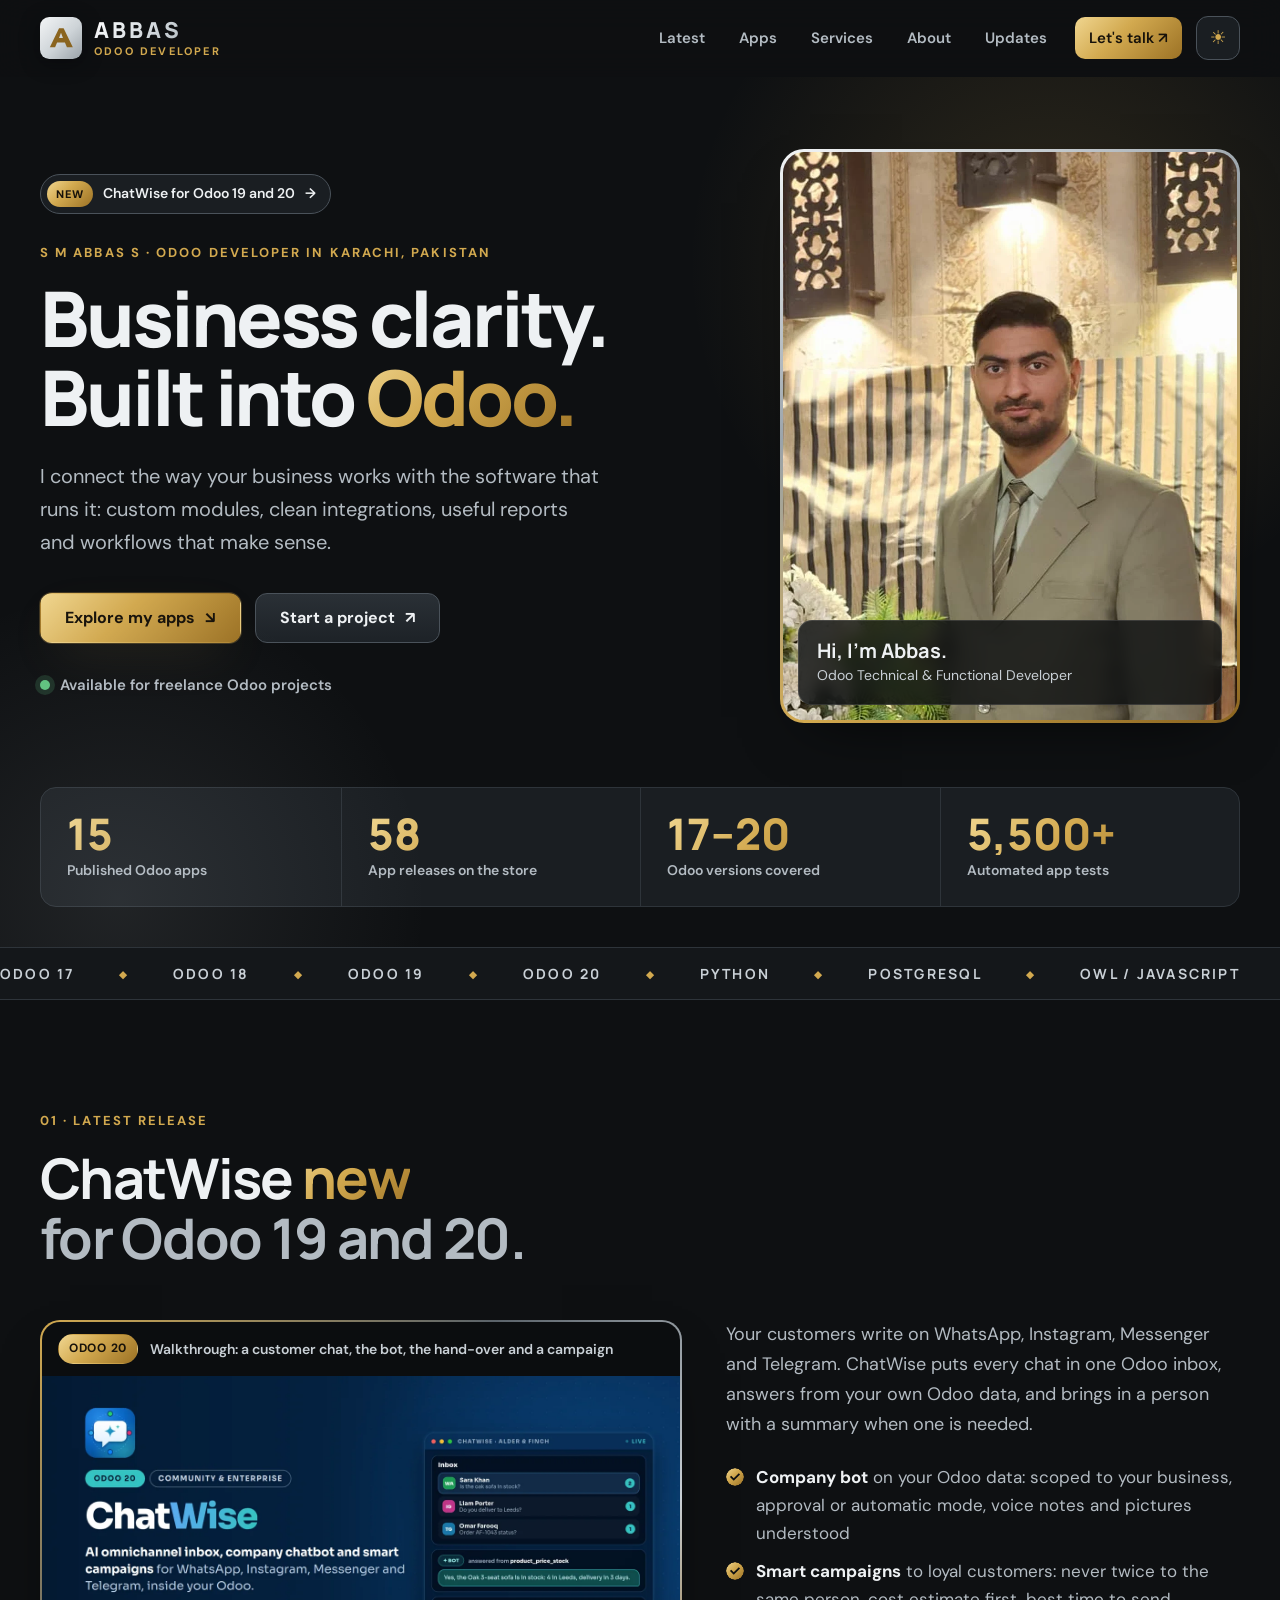
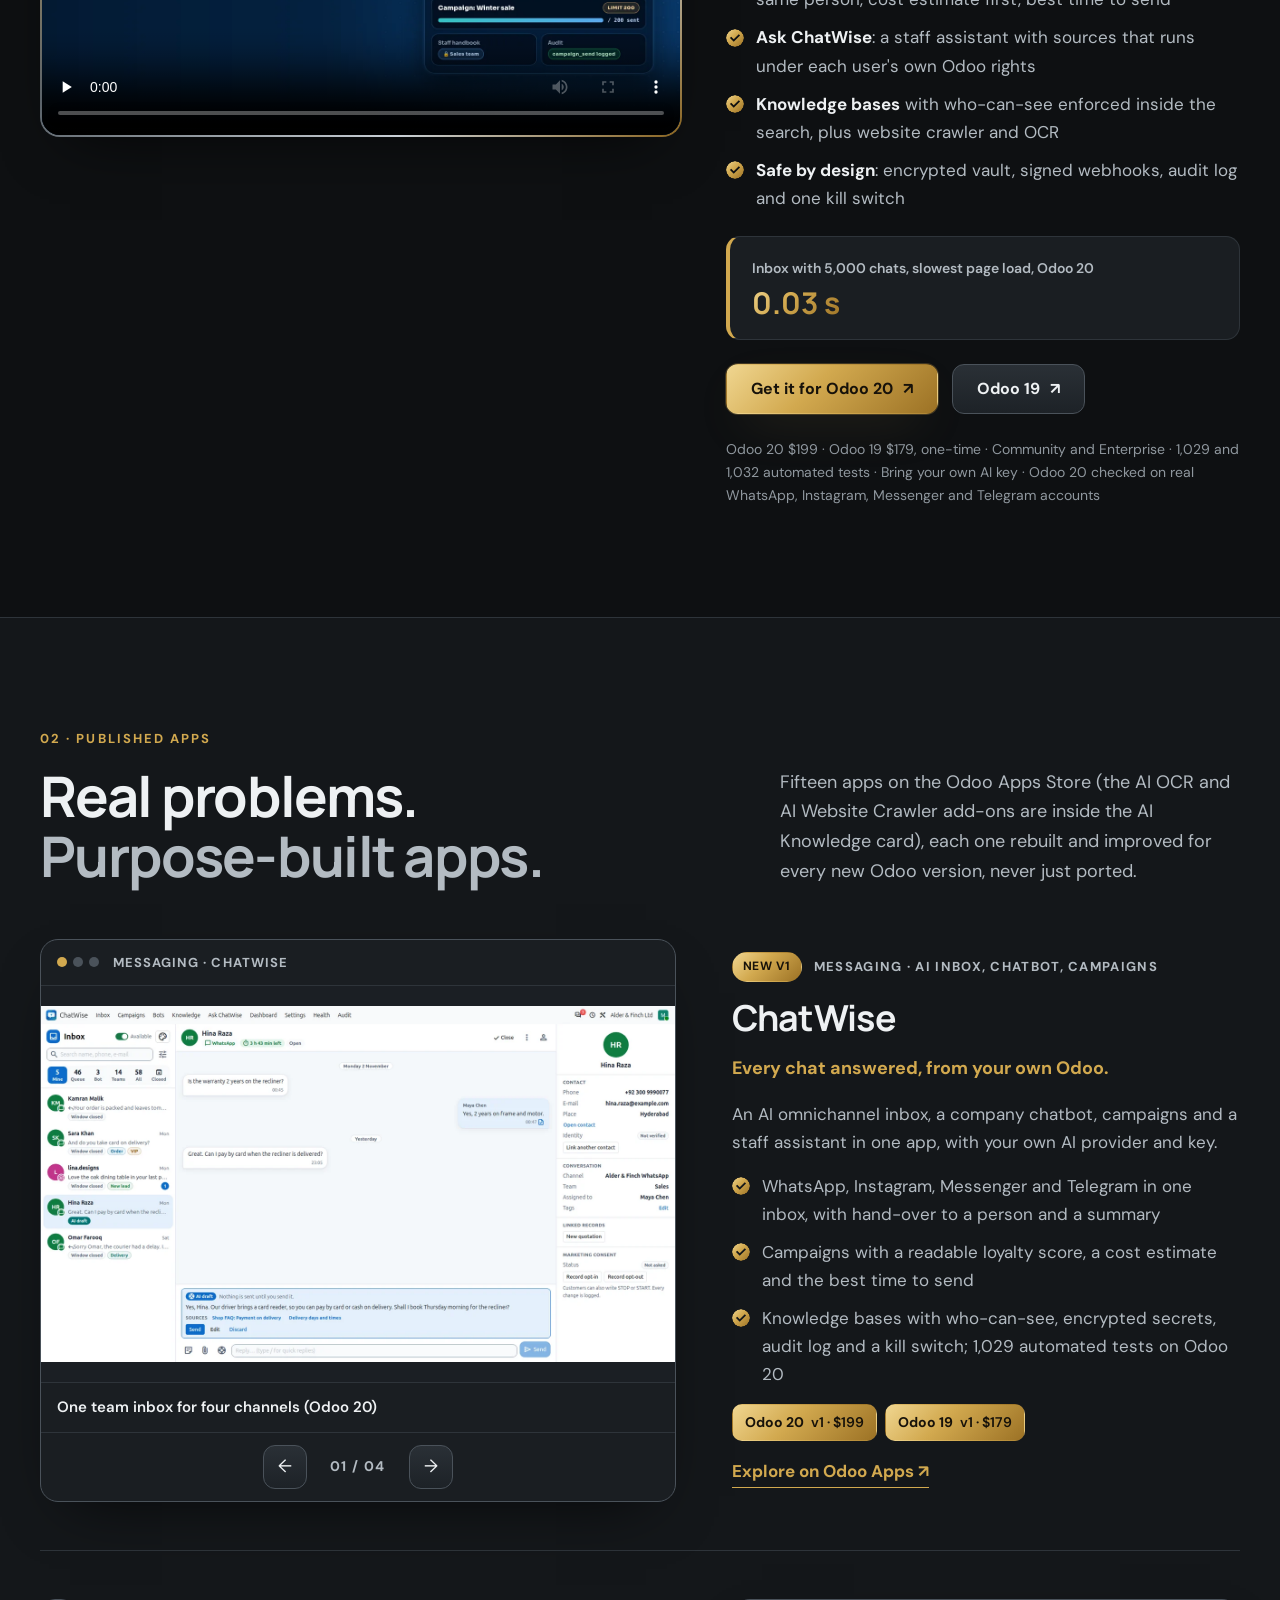
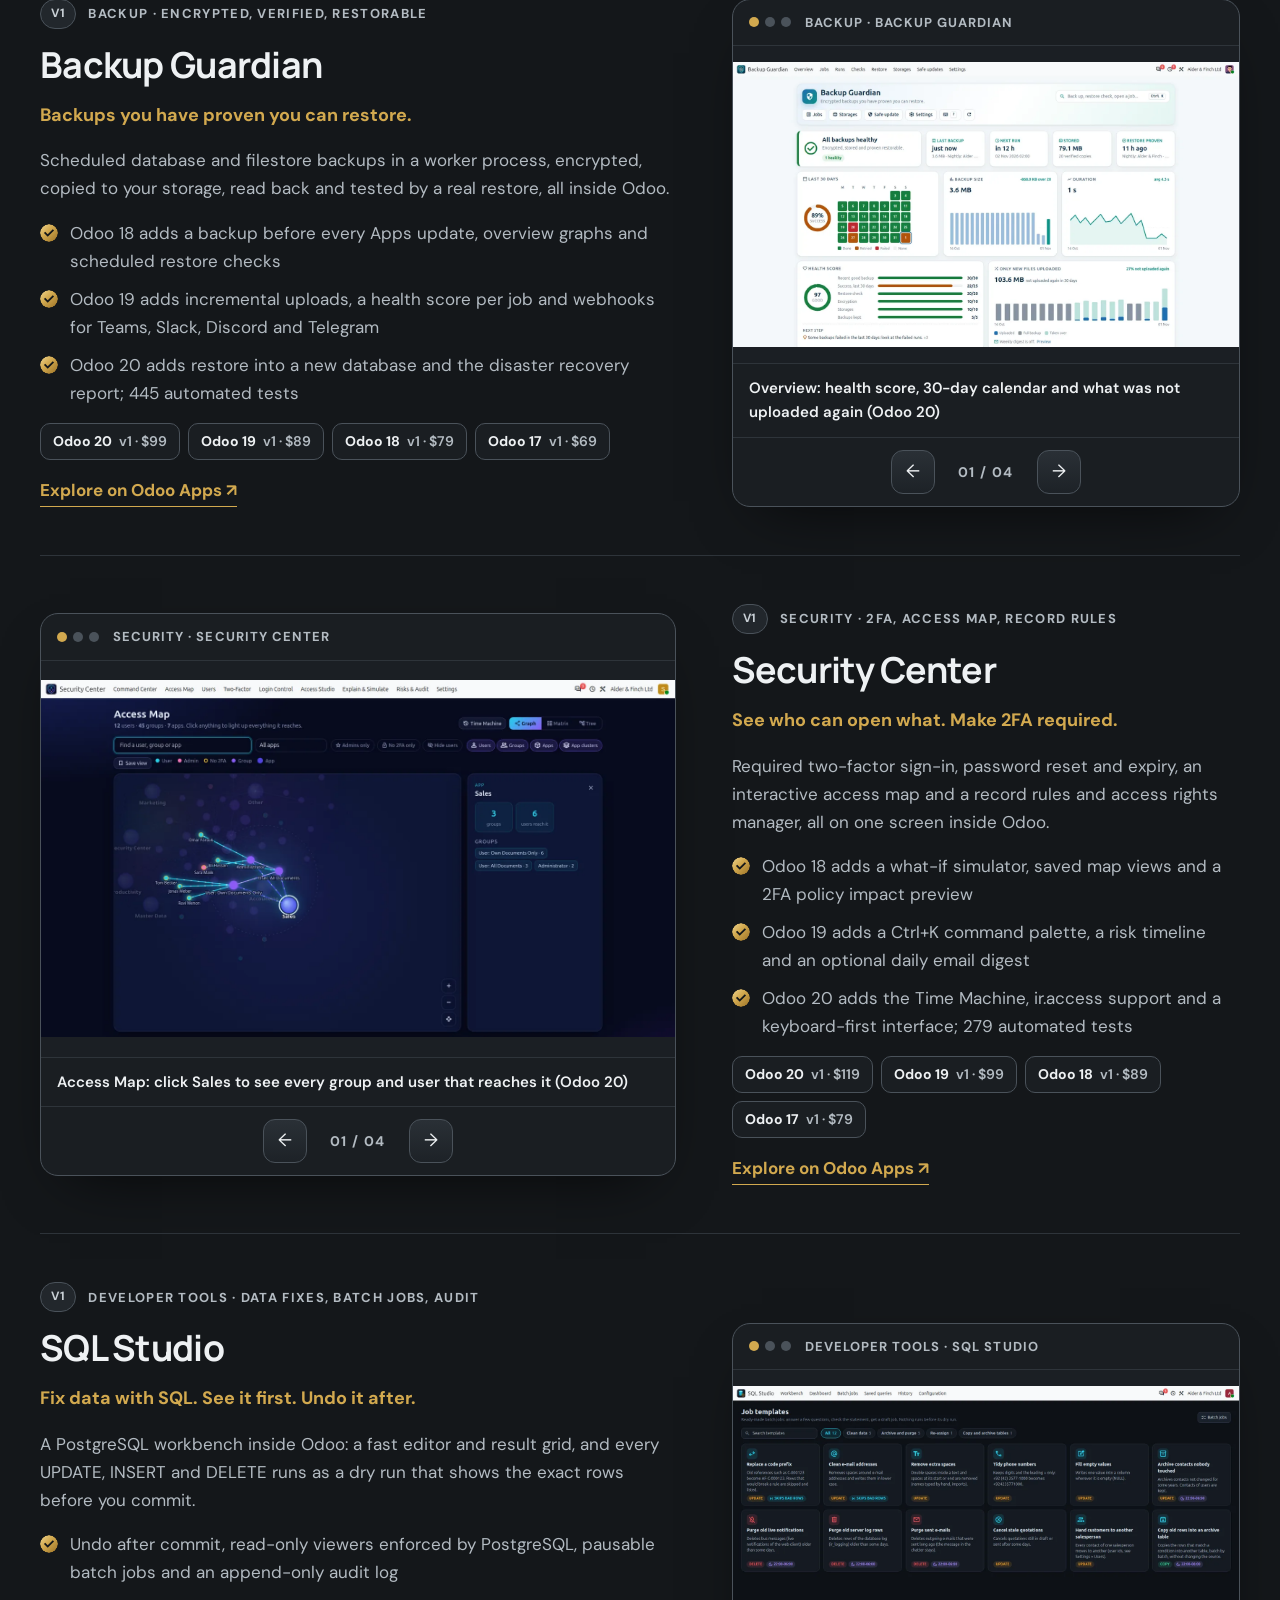
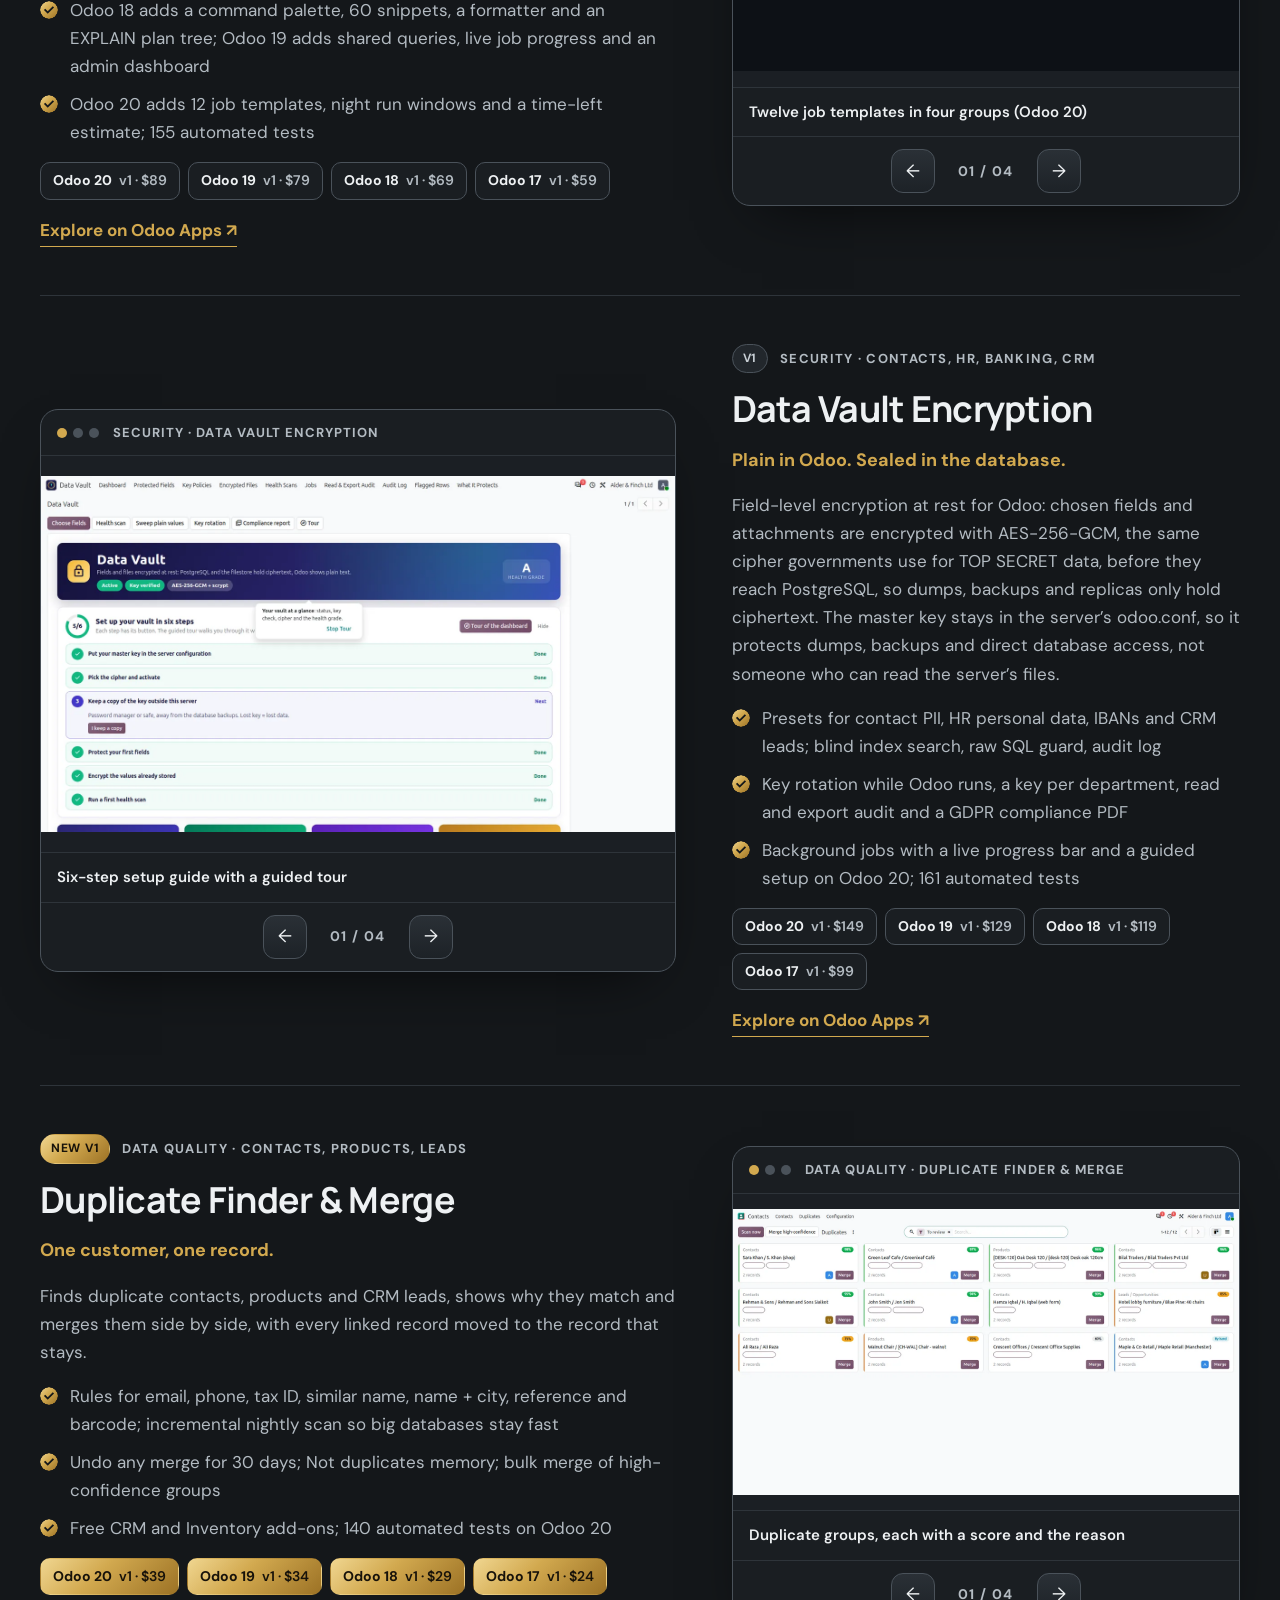
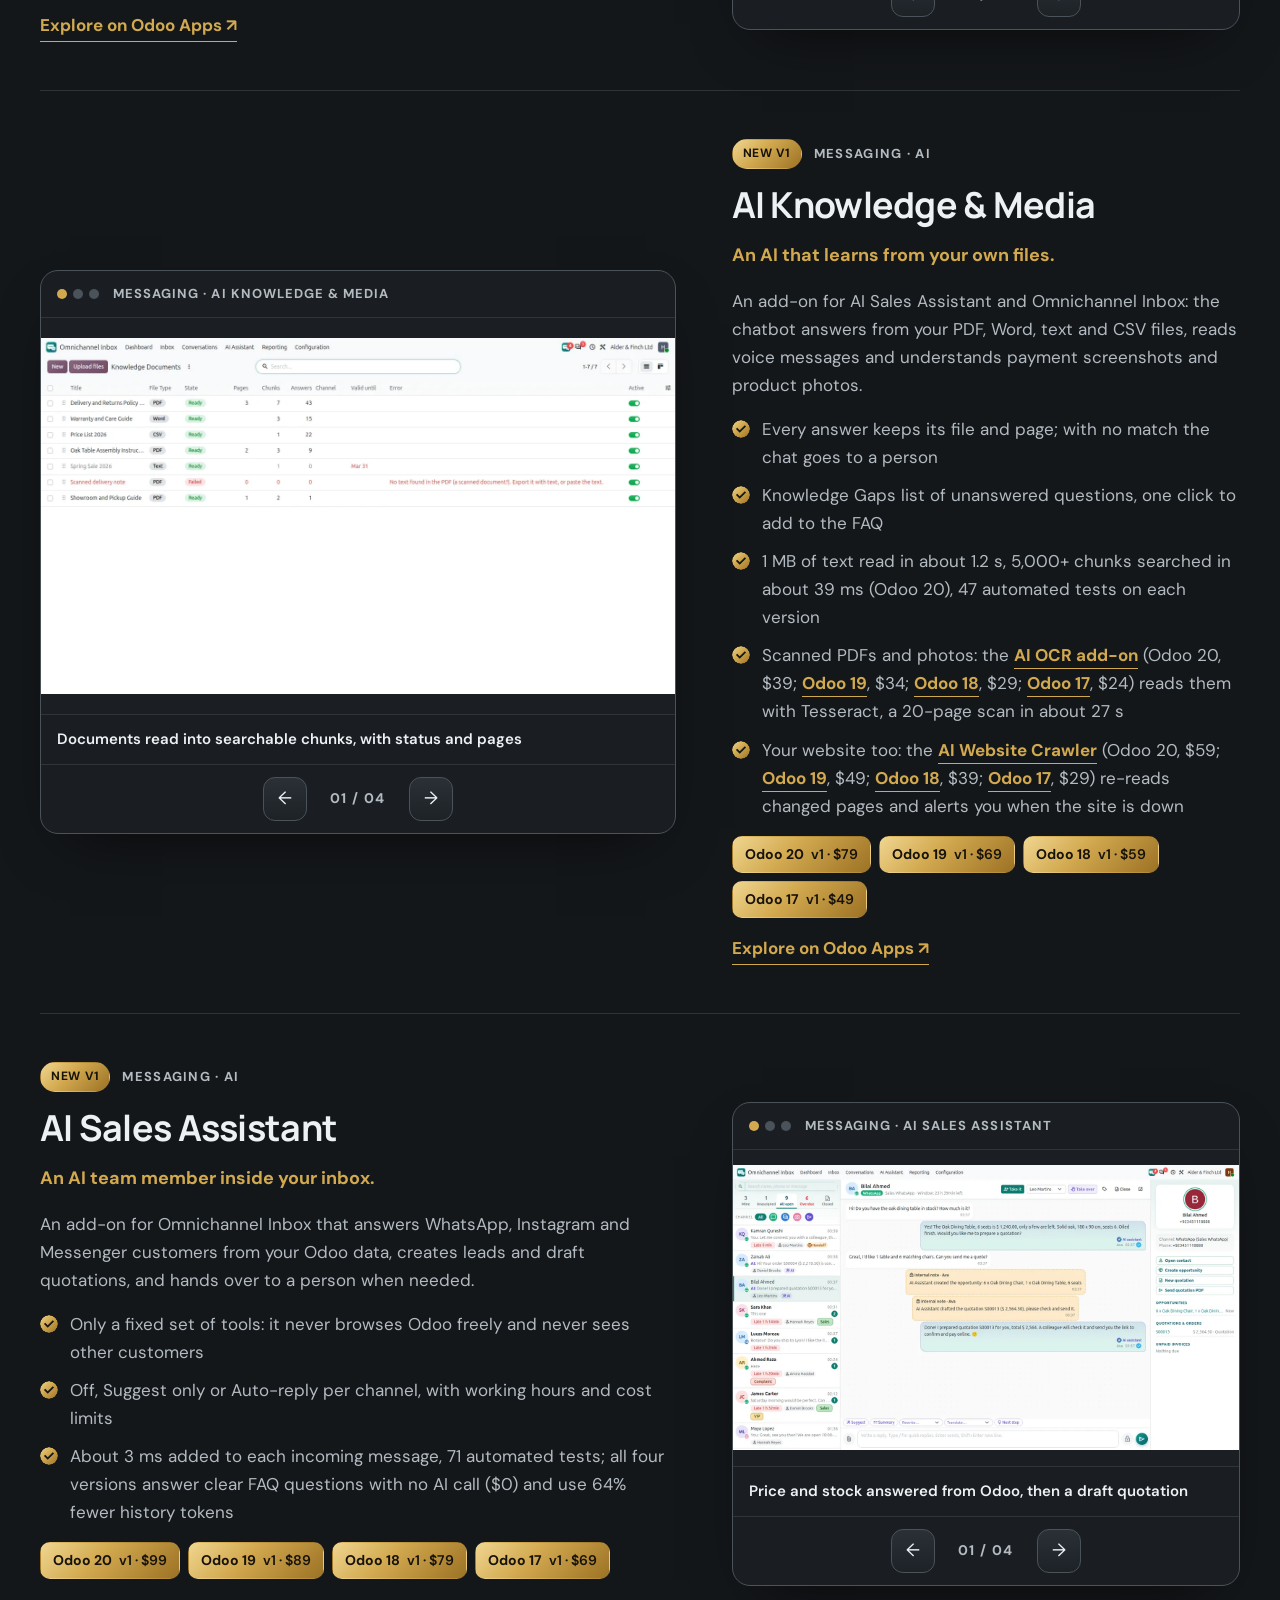
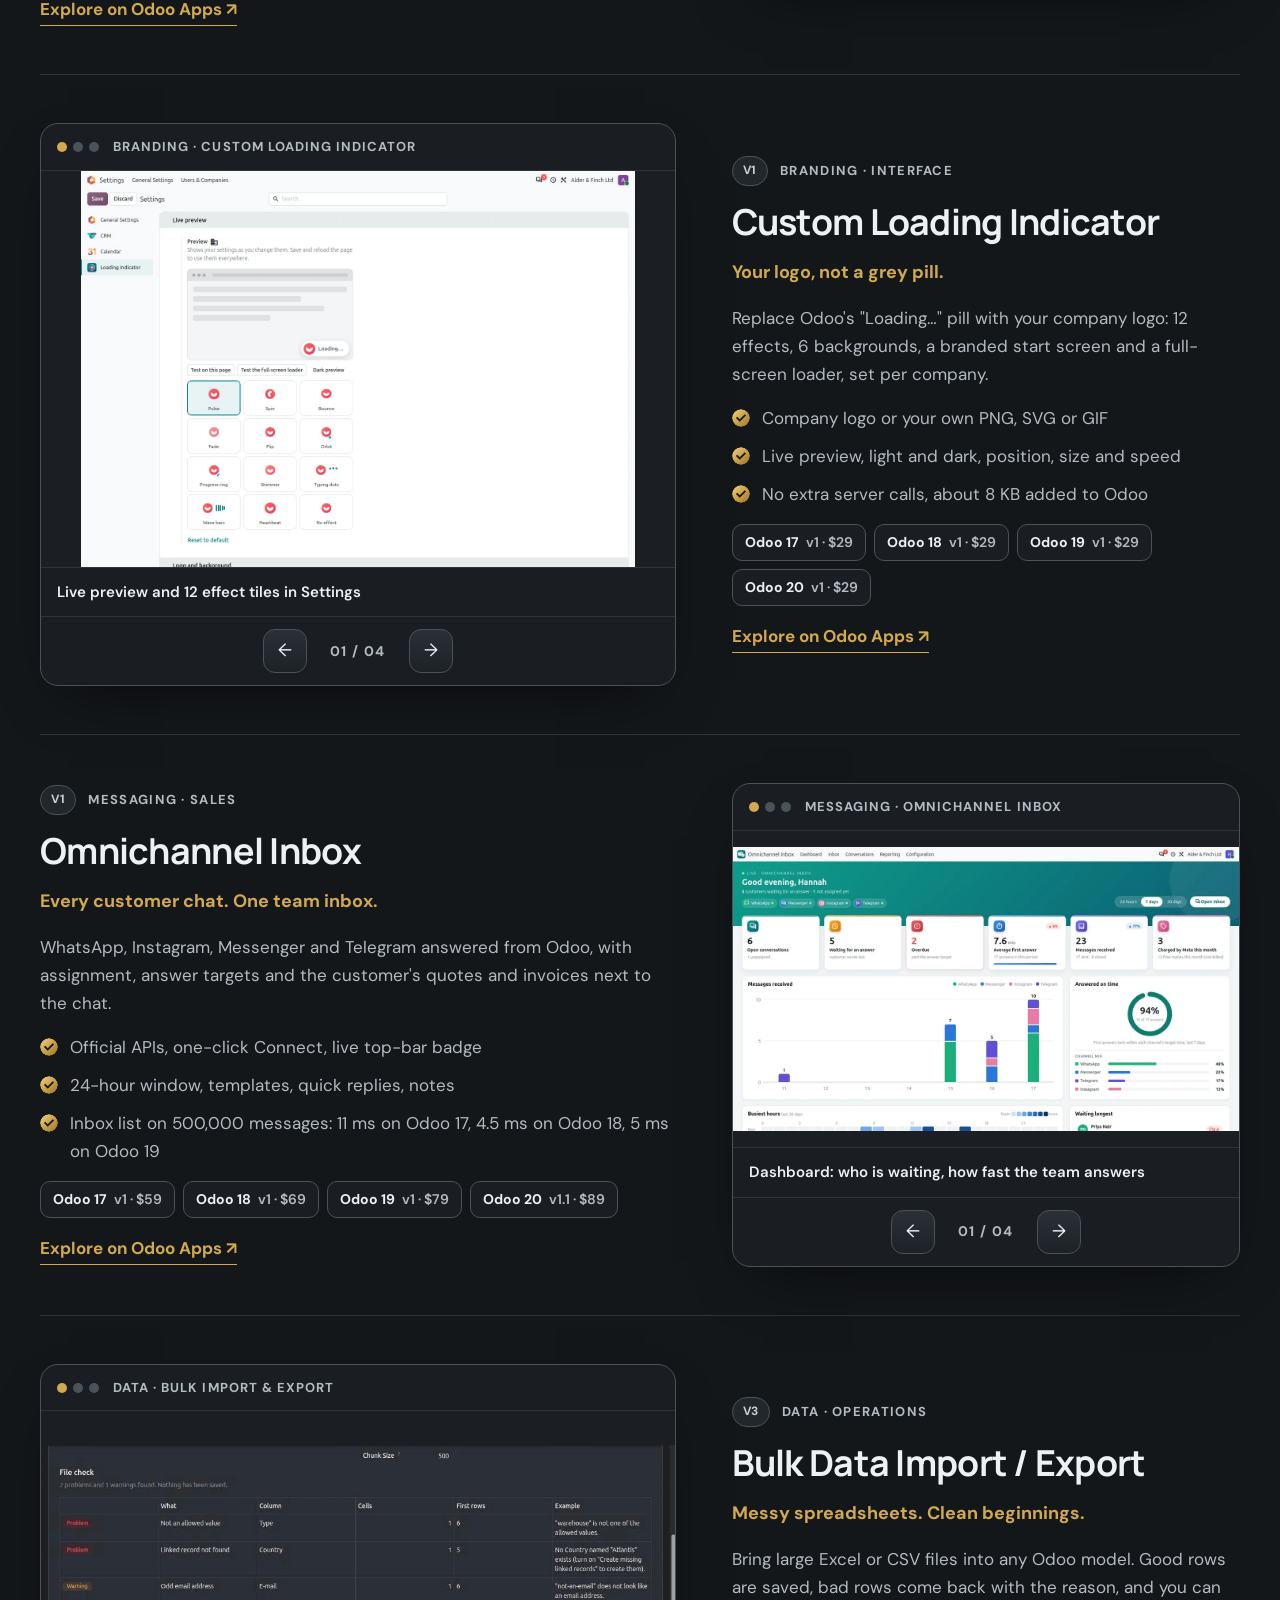
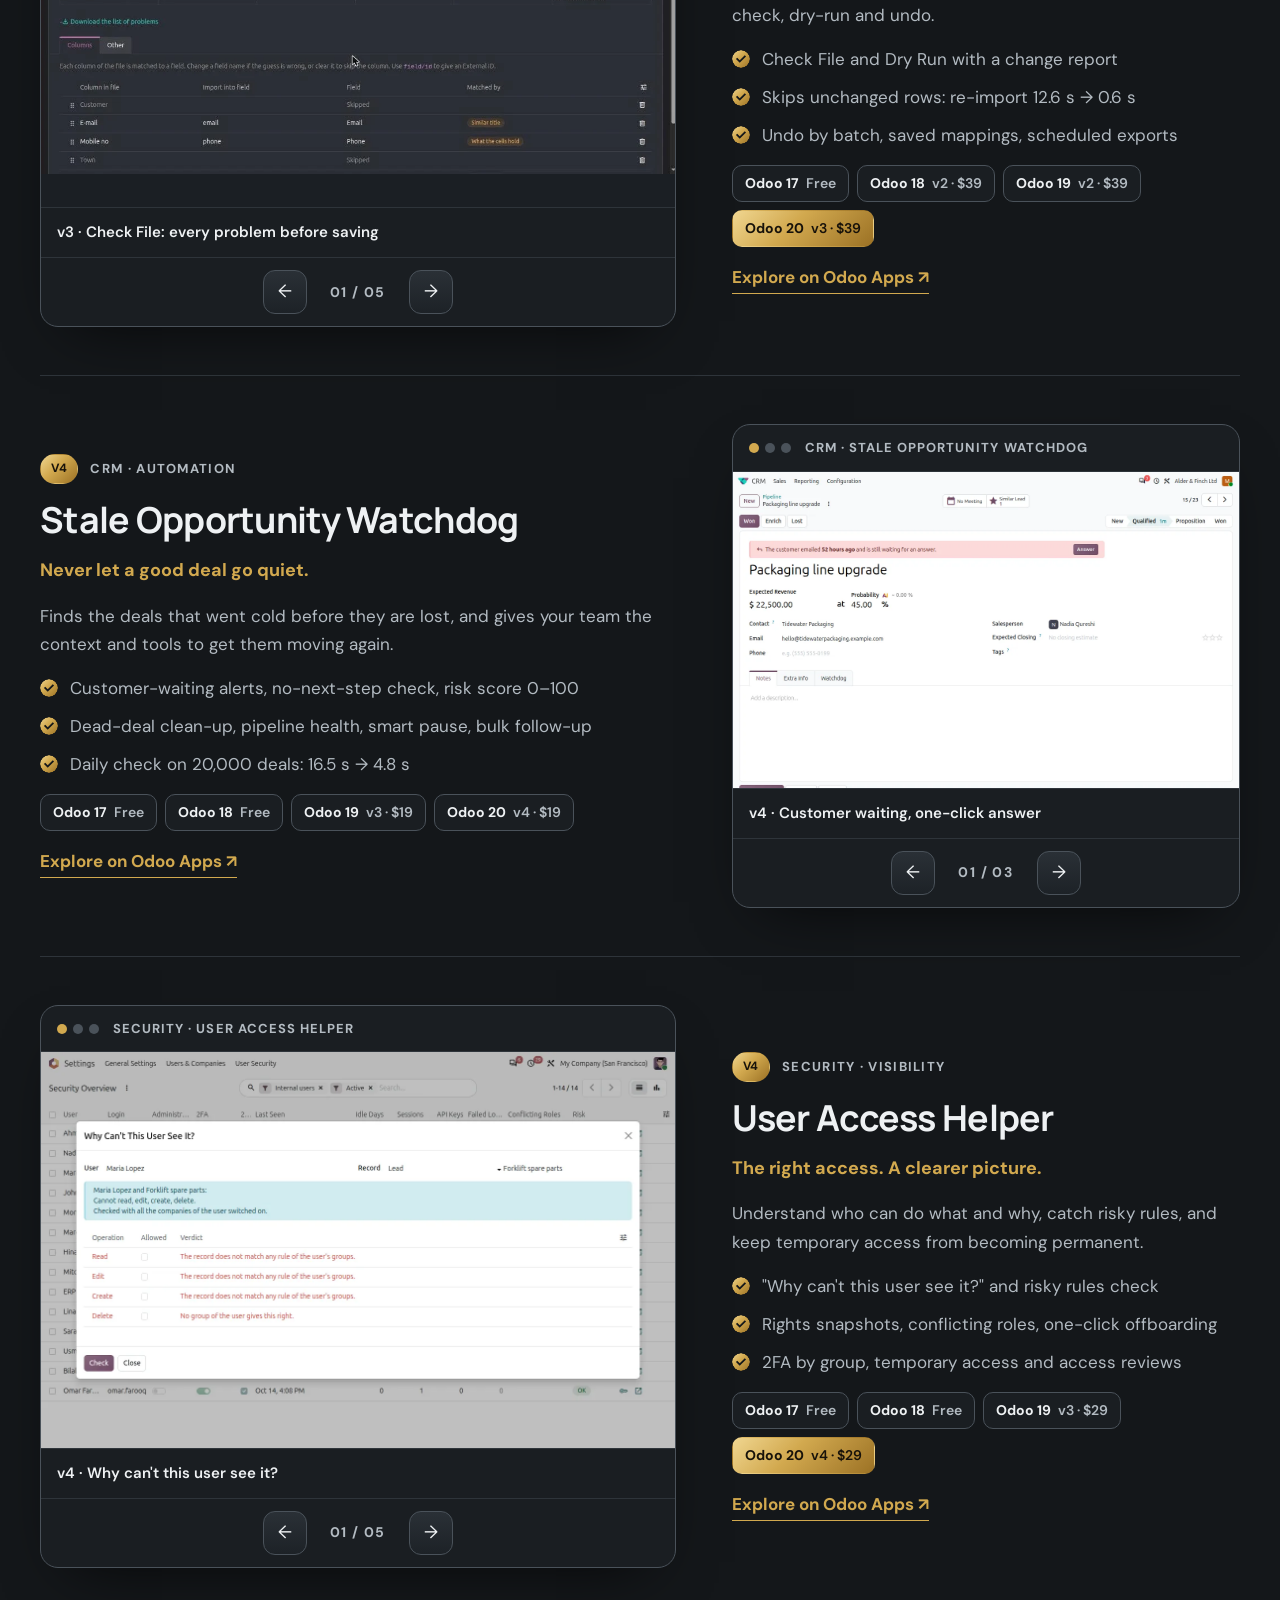
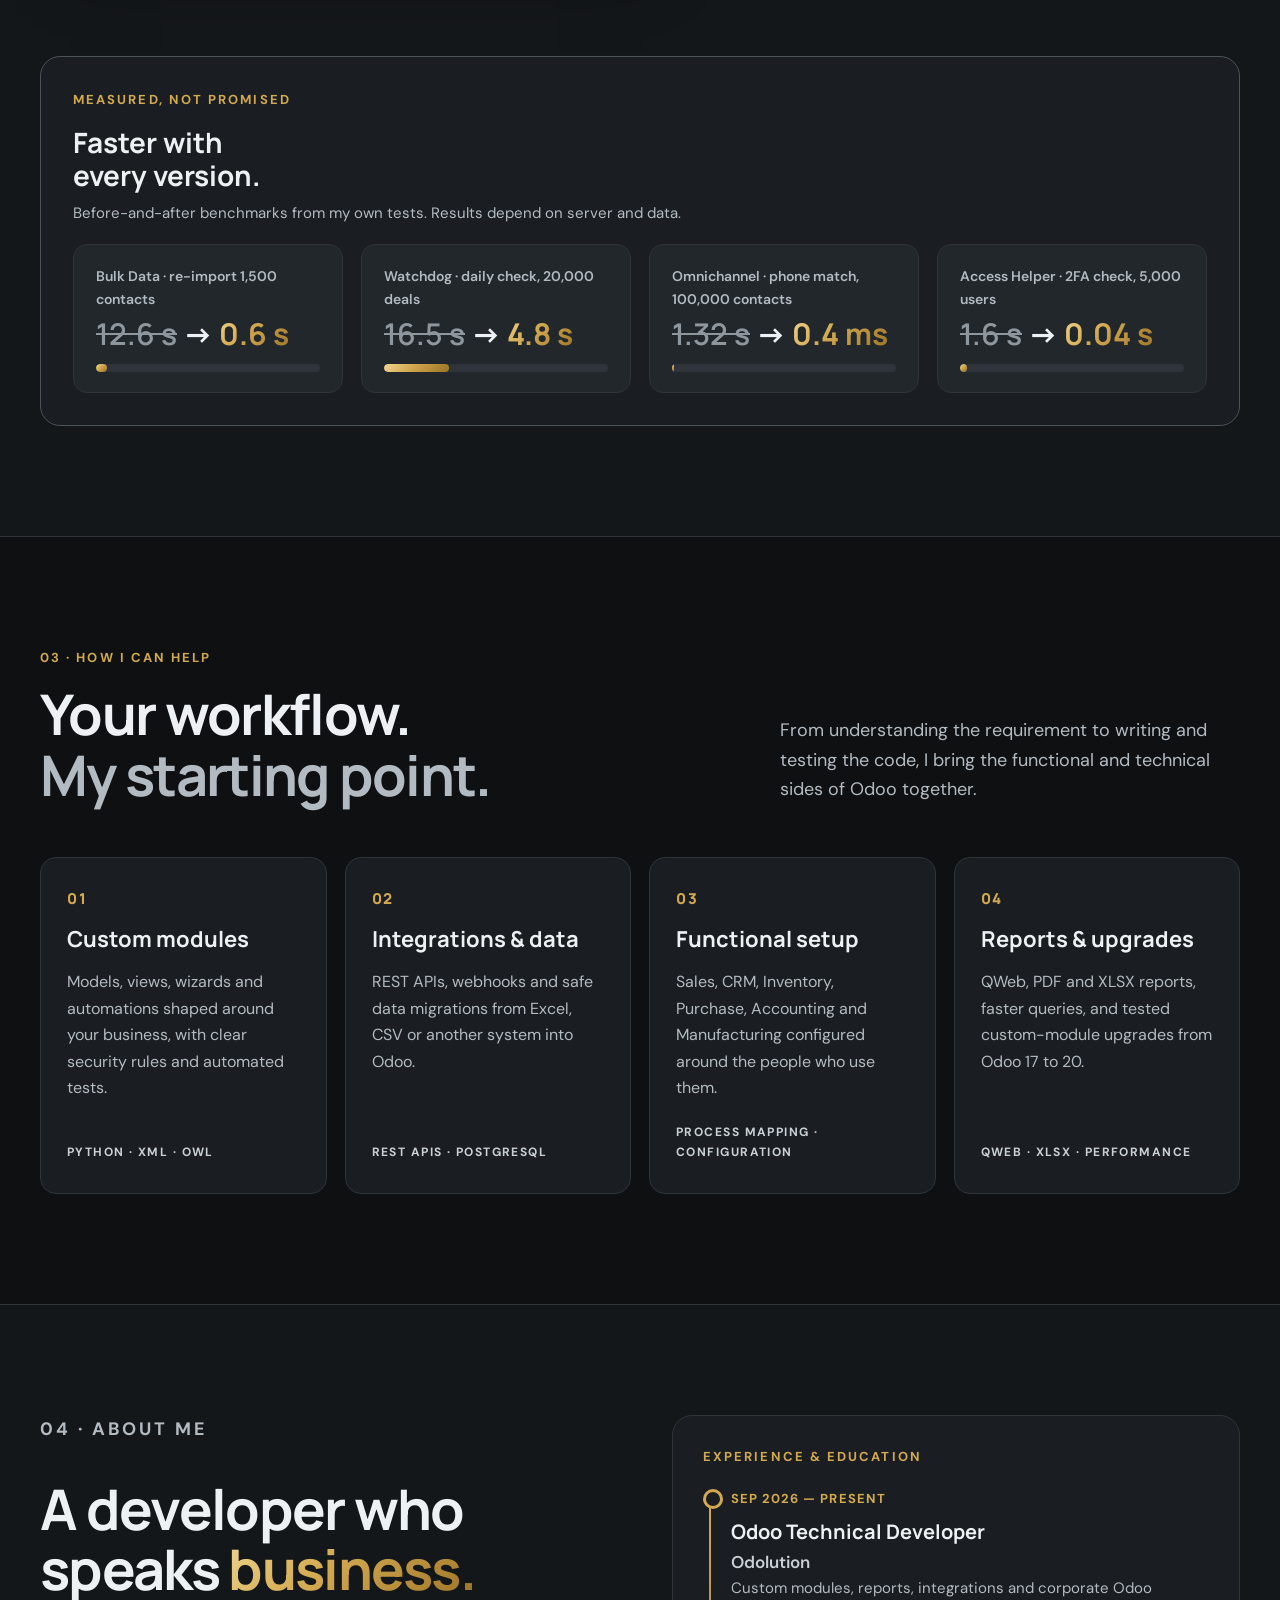
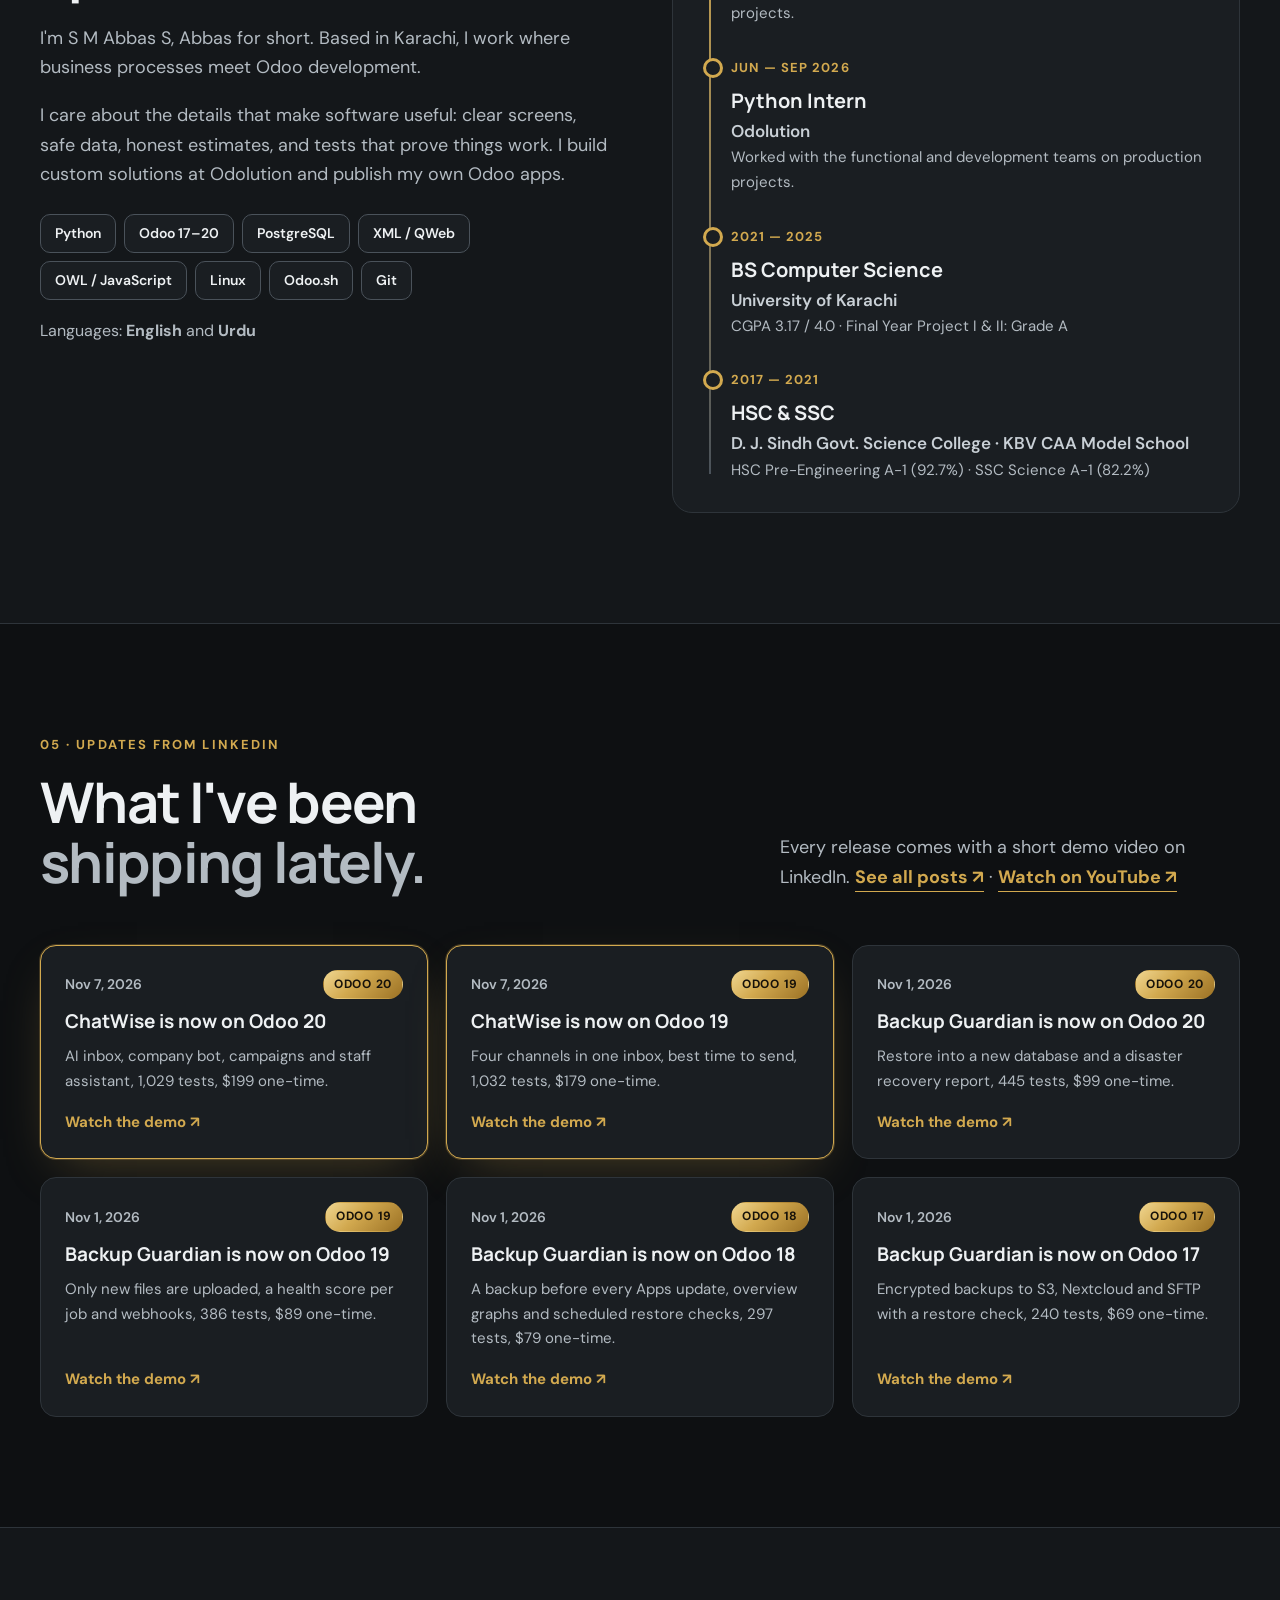
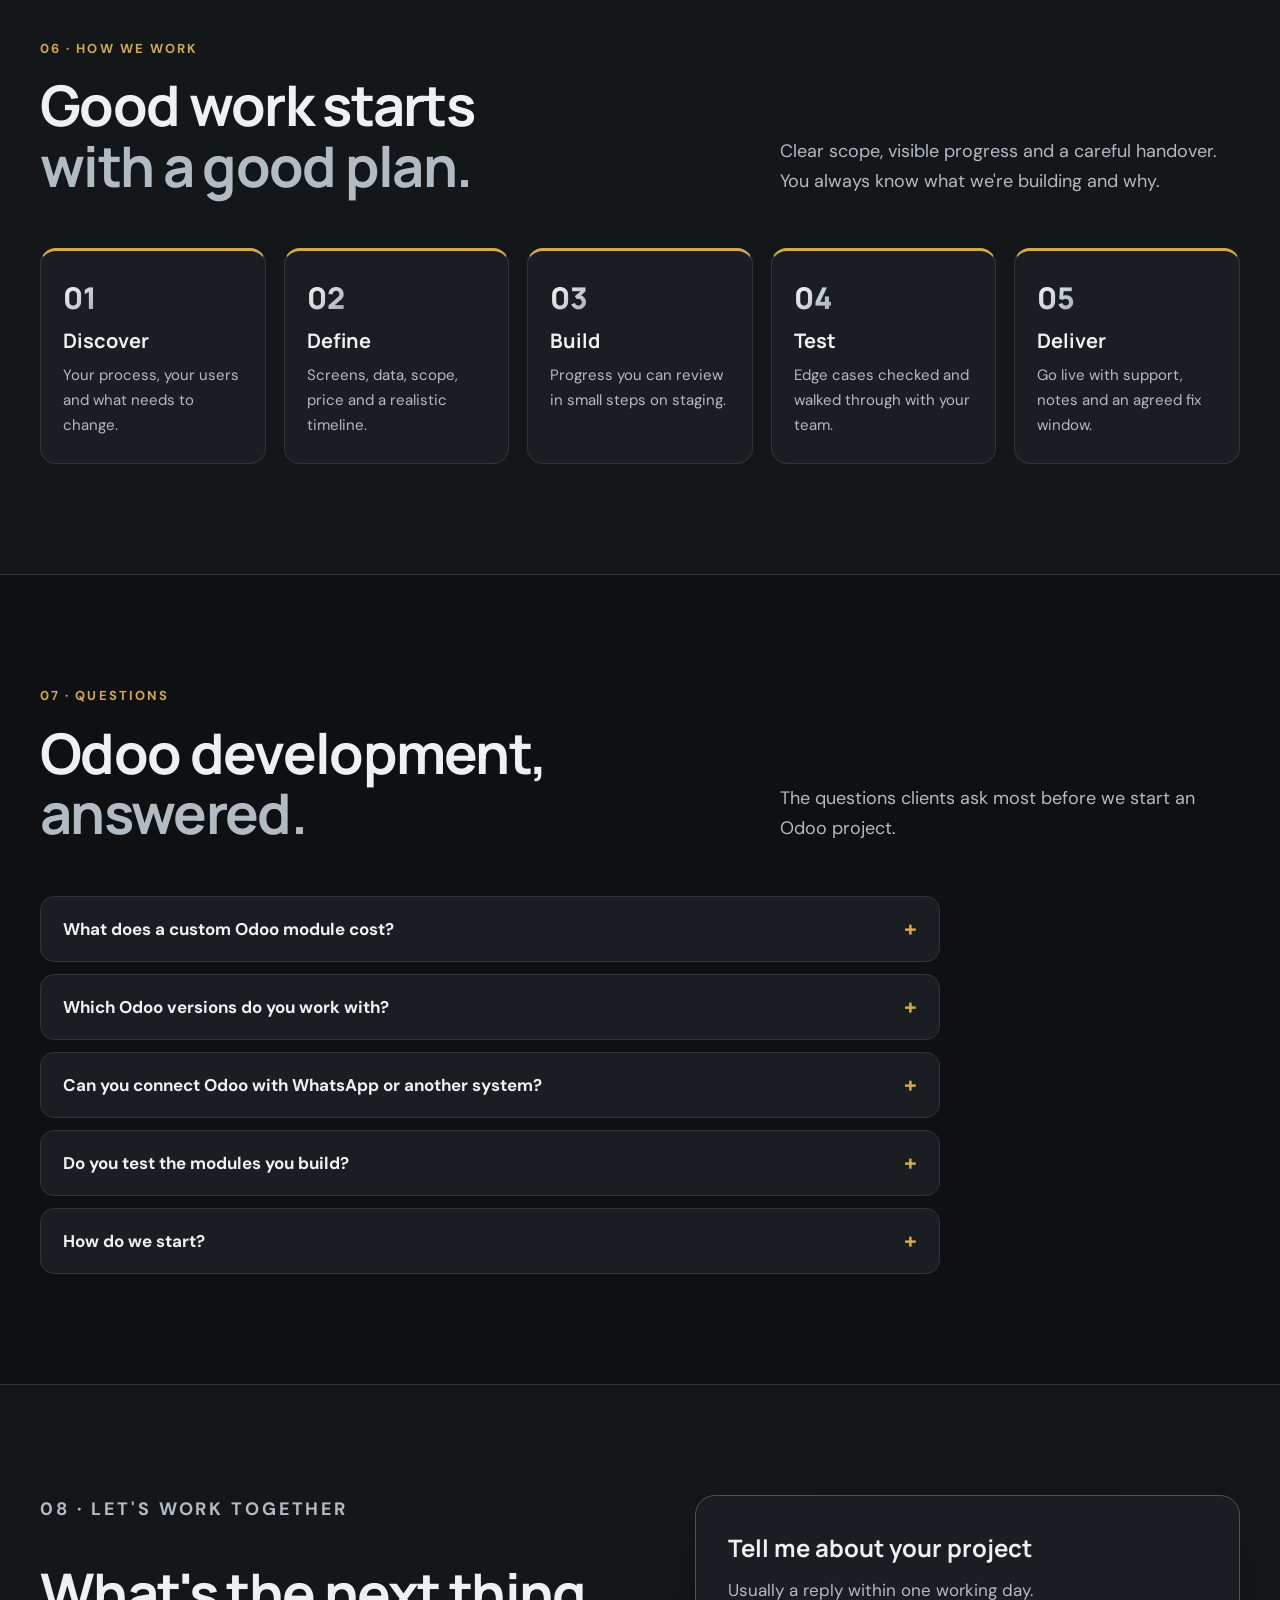
==== commit 25b659b4: "Add ChatWise (Odoo 19 and 20) to the portfolio" ====
--- a/index.html
+++ b/index.html
@@ -3,24 +3,24 @@
 <head>
 <meta charset="utf-8"><meta name="viewport" content="width=device-width, initial-scale=1">
 <title>Odoo Developer in Karachi · Custom Modules, Integrations &amp; Apps | ABBAS</title>
-<meta name="description" content="S M Abbas S, Odoo technical and functional developer (Odoo 17 to 20) in Karachi, Pakistan. Custom modules, WhatsApp and API integrations, reports and data migration. Fourteen apps published on the Odoo Apps Store.">
+<meta name="description" content="S M Abbas S, Odoo technical and functional developer (Odoo 17 to 20) in Karachi, Pakistan. Custom modules, WhatsApp and API integrations, reports and data migration. Fifteen apps published on the Odoo Apps Store.">
 <meta name="robots" content="index, follow, max-image-preview:large, max-snippet:-1, max-video-preview:-1">
-<meta name="keywords" content="Odoo developer, Odoo consultant, custom Odoo modules, Odoo integration, Odoo WhatsApp, Odoo 20, Odoo 19, Odoo 18, Odoo 17, Odoo apps, Python ERP developer, Karachi, Pakistan">
+<meta name="keywords" content="Odoo developer, Odoo consultant, custom Odoo modules, Odoo integration, Odoo WhatsApp, Odoo AI chatbot, WhatsApp chatbot for Odoo, Odoo 20, Odoo 19, Odoo 18, Odoo 17, Odoo apps, Python ERP developer, Karachi, Pakistan">
 <meta name="theme-color" content="#0e1012"><meta name="author" content="S M Abbas S">
 <link rel="canonical" href="https://abbasodolution-web.github.io/abbas-portfolio/">
 <meta property="og:site_name" content="ABBAS · Odoo Developer"><meta property="og:locale" content="en_US">
 <meta property="og:title" content="Odoo Developer · Custom Modules, Integrations &amp; Apps | ABBAS">
-<meta property="og:description" content="Custom Odoo modules and fourteen published apps. New: Backup Guardian for Odoo 17, 18, 19 and 20, encrypted and verified backups with a restore check, incremental uploads and restore into a new database.">
+<meta property="og:description" content="Custom Odoo modules and fifteen published apps. New: ChatWise for Odoo 19 and 20, an AI omnichannel inbox, WhatsApp chatbot on your Odoo data, smart campaigns and a staff assistant.">
 <meta property="og:type" content="website"><meta property="og:url" content="https://abbasodolution-web.github.io/abbas-portfolio/">
 <meta property="og:image" content="https://abbasodolution-web.github.io/abbas-portfolio/assets/og-v12.png"><meta property="og:image:width" content="1200"><meta property="og:image:height" content="630"><meta property="og:image:alt" content="ABBAS, Odoo developer: Business clarity. Built into Odoo.">
-<meta name="twitter:card" content="summary_large_image"><meta name="twitter:title" content="ABBAS · Odoo Developer"><meta name="twitter:description" content="Custom Odoo modules, integrations and fourteen published Odoo apps. New: Backup Guardian for Odoo 17 to 20, encrypted backups proven by a restore check."><meta name="twitter:image" content="https://abbasodolution-web.github.io/abbas-portfolio/assets/og-v12.png">
+<meta name="twitter:card" content="summary_large_image"><meta name="twitter:title" content="ABBAS · Odoo Developer"><meta name="twitter:description" content="Custom Odoo modules, integrations and fifteen published Odoo apps. New: ChatWise for Odoo 19 and 20, AI inbox, WhatsApp chatbot and smart campaigns."><meta name="twitter:image" content="https://abbasodolution-web.github.io/abbas-portfolio/assets/og-v12.png">
 <link rel="icon" href="assets/favicon.svg?v=5" type="image/svg+xml">
 <link rel="apple-touch-icon" href="assets/favicon.svg?v=5">
 <link rel="preconnect" href="https://fonts.googleapis.com"><link rel="preconnect" href="https://fonts.gstatic.com" crossorigin>
 <link href="https://fonts.googleapis.com/css2?family=DM+Sans:opsz,wght@9..40,400;9..40,500;9..40,600;9..40,700&family=Manrope:wght@500;600;700;800&display=swap" rel="stylesheet">
 <link rel="stylesheet" href="css/site.css?v=3">
 <script>try{var t=localStorage.getItem('theme');if(t==='light'||t==='dark')document.documentElement.dataset.theme=t}catch(e){}</script>
-<script type="application/ld+json">{"@context":"https://schema.org","@graph":[{"@context":"https://schema.org","@type":"Person","name":"S M Abbas S","alternateName":"ABBAS","jobTitle":"Odoo Technical & Functional Developer","image":"https://abbasodolution-web.github.io/abbas-portfolio/assets/img/portrait-v5.webp","url":"https://abbasodolution-web.github.io/abbas-portfolio/","worksFor":{"@type":"Organization","name":"Odolution"},"alumniOf":{"@type":"CollegeOrUniversity","name":"University of Karachi"},"address":{"@type":"PostalAddress","addressLocality":"Karachi","addressCountry":"PK"},"knowsAbout":["Odoo","Odoo development","Odoo integrations","WhatsApp Business API","Python","PostgreSQL","Database encryption","REST APIs","QWeb","OWL","ERP"],"sameAs":["https://www.linkedin.com/in/sm-abbas-odoo/","https://github.com/abbasodolution-web","https://www.fiverr.com/abbas_m_dev","https://www.youtube.com/@abbas-odoo"],"@id":"https://abbasodolution-web.github.io/abbas-portfolio/#person","description":"Odoo technical and functional developer building custom modules, integrations and published Odoo apps for Odoo 17 to 20."},{"@type":"WebSite","@id":"https://abbasodolution-web.github.io/abbas-portfolio/#website","url":"https://abbasodolution-web.github.io/abbas-portfolio/","name":"ABBAS · Odoo Developer","inLanguage":"en","publisher":{"@id":"https://abbasodolution-web.github.io/abbas-portfolio/#person"}},{"@type":"ProfessionalService","@id":"https://abbasodolution-web.github.io/abbas-portfolio/#service","name":"ABBAS Odoo Development","url":"https://abbasodolution-web.github.io/abbas-portfolio/","image":"https://abbasodolution-web.github.io/abbas-portfolio/assets/og-v12.png","priceRange":"From $18/hour","areaServed":"Worldwide","founder":{"@id":"https://abbasodolution-web.github.io/abbas-portfolio/#person"},"address":{"@type":"PostalAddress","addressLocality":"Karachi","addressCountry":"PK"},"hasOfferCatalog":{"@type":"OfferCatalog","name":"Odoo services","itemListElement":[{"@type":"Offer","itemOffered":{"@type":"Service","name":"Custom Odoo modules"}},{"@type":"Offer","itemOffered":{"@type":"Service","name":"Odoo integrations and data migration"}},{"@type":"Offer","itemOffered":{"@type":"Service","name":"Odoo functional setup"}},{"@type":"Offer","itemOffered":{"@type":"Service","name":"Odoo reports and upgrades"}}]}},{"@type":"ItemList","name":"Published Odoo apps","itemListElement":[{"@type":"ListItem","position":1,"item":{"@type":"SoftwareApplication","name":"Backup Guardian","applicationCategory":"BusinessApplication","operatingSystem":"Odoo 17, Odoo 18, Odoo 19, Odoo 20","description":"Encrypted, verified Odoo backups to S3, Nextcloud and SFTP, a restore check that restores each backup into a scratch database, incremental uploads, restore into a new database and a disaster recovery report.","url":"https://apps.odoo.com/apps/modules/20.0/backup_guardian","offers":{"@type":"AggregateOffer","lowPrice":"69","highPrice":"99","priceCurrency":"USD","offerCount":4},"author":{"@id":"https://abbasodolution-web.github.io/abbas-portfolio/#person"}}},{"@type":"ListItem","position":2,"item":{"@type":"SoftwareApplication","name":"Security Center","applicationCategory":"SecurityApplication","operatingSystem":"Odoo 17, Odoo 18, Odoo 19, Odoo 20","description":"Required two-factor sign-in, password reset and expiry, an interactive access map, a Time Machine, and a record rules and access rights manager with a what-if simulator, inside Odoo.","url":"https://apps.odoo.com/apps/modules/20.0/security_center","offers":{"@type":"AggregateOffer","lowPrice":"79","highPrice":"119","priceCurrency":"USD","offerCount":4},"author":{"@id":"https://abbasodolution-web.github.io/abbas-portfolio/#person"}}},{"@type":"ListItem","position":3,"item":{"@type":"SoftwareApplication","name":"SQL Studio","applicationCategory":"DeveloperApplication","operatingSystem":"Odoo 17, Odoo 18, Odoo 19, Odoo 20","description":"A PostgreSQL workbench inside Odoo: every write is a dry run with before and after rows, then Commit or Rollback, with undo after commit, read-only viewers enforced by PostgreSQL, pausable batch jobs and an append-only audit log.","url":"https://apps.odoo.com/apps/modules/20.0/sql_studio","offers":{"@type":"AggregateOffer","lowPrice":"59","highPrice":"89","priceCurrency":"USD","offerCount":4},"author":{"@id":"https://abbasodolution-web.github.io/abbas-portfolio/#person"}}},{"@type":"ListItem","position":4,"item":{"@type":"SoftwareApplication","name":"Data Vault Encryption","applicationCategory":"SecurityApplication","operatingSystem":"Odoo 17, Odoo 18, Odoo 19, Odoo 20","description":"Encrypts chosen Odoo fields with AES-256-GCM before they reach PostgreSQL, with a blind index for exact search, key rotation, encrypted attachments, a read and export audit and a GDPR compliance report.","url":"https://apps.odoo.com/apps/modules/20.0/data_vault_encryption","offers":{"@type":"AggregateOffer","lowPrice":"99","highPrice":"149","priceCurrency":"USD","offerCount":4},"author":{"@id":"https://abbasodolution-web.github.io/abbas-portfolio/#person"}}},{"@type":"ListItem","position":5,"item":{"@type":"SoftwareApplication","name":"Duplicate Finder & Merge","applicationCategory":"BusinessApplication","operatingSystem":"Odoo 17, Odoo 18, Odoo 19, Odoo 20","description":"Finds duplicate contacts, products and CRM leads, scores each group with a reason and merges them side by side with 30-day undo.","url":"https://apps.odoo.com/apps/modules/20.0/duplicate_finder_merge","offers":{"@type":"AggregateOffer","lowPrice":"24","highPrice":"39","priceCurrency":"USD","offerCount":4},"author":{"@id":"https://abbasodolution-web.github.io/abbas-portfolio/#person"}}},{"@type":"ListItem","position":6,"item":{"@type":"SoftwareApplication","name":"AI Knowledge & Media for Omnichannel Inbox","applicationCategory":"BusinessApplication","operatingSystem":"Odoo 17, Odoo 18, Odoo 19, Odoo 20","description":"Add-on that lets the AI chatbot answer from PDF, Word, text and CSV files and read voice messages and pictures.","url":"https://apps.odoo.com/apps/modules/20.0/omnichannel_ai_knowledge","offers":{"@type":"AggregateOffer","lowPrice":"49","highPrice":"79","priceCurrency":"USD","offerCount":4},"author":{"@id":"https://abbasodolution-web.github.io/abbas-portfolio/#person"}}},{"@type":"ListItem","position":7,"item":{"@type":"SoftwareApplication","name":"AI Sales Assistant for Omnichannel Inbox","applicationCategory":"BusinessApplication","operatingSystem":"Odoo 17, Odoo 18, Odoo 19, Odoo 20","description":"AI chatbot for WhatsApp, Instagram and Messenger that answers from Odoo data, creates CRM leads and draft quotations, and hands over to a person.","url":"https://apps.odoo.com/apps/modules/20.0/omnichannel_ai_assistant","author":{"@id":"https://abbasodolution-web.github.io/abbas-portfolio/#person"},"offers":{"@type":"AggregateOffer","lowPrice":"69.00","highPrice":"99.00","offerCount":"4","priceCurrency":"USD"}}},{"@type":"ListItem","position":8,"item":{"@type":"SoftwareApplication","name":"Custom Loading Indicator & Branded Loader","applicationCategory":"BusinessApplication","operatingSystem":"Odoo 17, Odoo 18, Odoo 19, Odoo 20","description":"Replaces Odoo's grey Loading pill with the company logo: 12 effects, 6 backgrounds, branded start screen, settings per company.","url":"https://apps.odoo.com/apps/modules/20.0/custom_loading_indicator","author":{"@id":"https://abbasodolution-web.github.io/abbas-portfolio/#person"},"offers":{"@type":"Offer","price":"29.00","priceCurrency":"USD"}}},{"@type":"ListItem","position":9,"item":{"@type":"SoftwareApplication","name":"Omnichannel Inbox","applicationCategory":"BusinessApplication","operatingSystem":"Odoo 17, Odoo 18, Odoo 19, Odoo 20","description":"WhatsApp, Instagram, Messenger and Telegram in one team inbox inside Odoo 17, Odoo 18, Odoo 19 and Odoo 20.","url":"https://apps.odoo.com/apps/modules/17.0/omnichannel_inbox","author":{"@id":"https://abbasodolution-web.github.io/abbas-portfolio/#person"},"offers":{"@type":"AggregateOffer","lowPrice":"59.00","highPrice":"89.00","offerCount":"4","priceCurrency":"USD"}}},{"@type":"ListItem","position":10,"item":{"@type":"SoftwareApplication","name":"Bulk Data Import / Export","applicationCategory":"BusinessApplication","operatingSystem":"Odoo 17, Odoo 18, Odoo 19, Odoo 20","description":"Fast, safe import and export for any Odoo model with check, dry run and undo.","url":"https://apps.odoo.com/apps/modules/20.0/bulk_data_import_export","author":{"@id":"https://abbasodolution-web.github.io/abbas-portfolio/#person"},"offers":{"@type":"AggregateOffer","lowPrice":"0.00","highPrice":"39.00","offerCount":"4","priceCurrency":"USD"}}},{"@type":"ListItem","position":11,"item":{"@type":"SoftwareApplication","name":"Stale Opportunity Watchdog","applicationCategory":"BusinessApplication","operatingSystem":"Odoo 17, Odoo 18, Odoo 19, Odoo 20","description":"Finds CRM deals that went quiet and customers left waiting.","url":"https://apps.odoo.com/apps/modules/20.0/crm_stale_watchdog","author":{"@id":"https://abbasodolution-web.github.io/abbas-portfolio/#person"},"offers":{"@type":"AggregateOffer","lowPrice":"0.00","highPrice":"19.00","offerCount":"4","priceCurrency":"USD"}}},{"@type":"ListItem","position":12,"item":{"@type":"SoftwareApplication","name":"User Access Helper","applicationCategory":"BusinessApplication","operatingSystem":"Odoo 17, Odoo 18, Odoo 19, Odoo 20","description":"Explains who can see what in Odoo, finds risky access rules and handles offboarding.","url":"https://apps.odoo.com/apps/modules/20.0/user_access_helper","author":{"@id":"https://abbasodolution-web.github.io/abbas-portfolio/#person"},"offers":{"@type":"AggregateOffer","lowPrice":"0.00","highPrice":"29.00","offerCount":"4","priceCurrency":"USD"}}},{"@type":"ListItem","position":13,"item":{"@type":"SoftwareApplication","name":"AI OCR for Omnichannel Inbox","applicationCategory":"BusinessApplication","operatingSystem":"Odoo 17, Odoo 18, Odoo 19, Odoo 20","description":"Add-on that lets the AI chatbot read scanned PDFs, price board photos and screenshots with OCR.","url":"https://apps.odoo.com/apps/modules/20.0/omnichannel_ai_ocr","author":{"@id":"https://abbasodolution-web.github.io/abbas-portfolio/#person"},"offers":{"@type":"AggregateOffer","lowPrice":"24.00","highPrice":"39.00","offerCount":"4","priceCurrency":"USD"}}},{"@type":"ListItem","position":14,"item":{"@type":"SoftwareApplication","name":"AI Website Crawler for Omnichannel Inbox","applicationCategory":"BusinessApplication","operatingSystem":"Odoo 17, Odoo 18, Odoo 19, Odoo 20","description":"Add-on where one pasted link lets the AI chatbot learn a website, re-read changed pages and alert when the site is down.","url":"https://apps.odoo.com/apps/modules/20.0/omnichannel_ai_website","author":{"@id":"https://abbasodolution-web.github.io/abbas-portfolio/#person"},"offers":{"@type":"AggregateOffer","lowPrice":"29.00","highPrice":"59.00","offerCount":"4","priceCurrency":"USD"}}}]},{"@type":"VideoObject","name":"Backup Guardian for Odoo 20: product walkthrough","description":"Run an encrypted backup, see the restore check prove it, restore into a new database with live progress and print the disaster recovery report, all inside Odoo 20.","thumbnailUrl":"https://abbasodolution-web.github.io/abbas-portfolio/assets/img/bg20-poster.webp","uploadDate":"2026-11-01","duration":"PT1M42S","contentUrl":"https://abbasodolution-web.github.io/abbas-portfolio/assets/video/backup-guardian-odoo20.mp4","embedUrl":"https://abbasodolution-web.github.io/abbas-portfolio/#latest"},{"@type":"VideoObject","name":"Security Center for Odoo 20: product walkthrough","description":"See the access map light up everything a user, group or app reaches, replay it with the Time Machine, and manage record rules and required 2FA, all inside Odoo 20.","thumbnailUrl":"https://abbasodolution-web.github.io/abbas-portfolio/assets/img/sc20-poster.webp","uploadDate":"2026-10-30","duration":"PT2M1S","contentUrl":"https://abbasodolution-web.github.io/abbas-portfolio/assets/video/security-center-odoo20.mp4","embedUrl":"https://abbasodolution-web.github.io/abbas-portfolio/#latest"},{"@type":"VideoObject","name":"SQL Studio for Odoo 20: product walkthrough","description":"Browse job templates, run a batch job with a time-left estimate, see a purge wait for its night window, fix data with a dry run and Commit, and read Data Vault columns decrypted, all inside Odoo 20.","thumbnailUrl":"https://abbasodolution-web.github.io/abbas-portfolio/assets/img/ss20-poster.webp","uploadDate":"2026-10-28","duration":"PT1M44S","contentUrl":"https://abbasodolution-web.github.io/abbas-portfolio/assets/video/sql-studio-odoo20.mp4","embedUrl":"https://abbasodolution-web.github.io/abbas-portfolio/#latest"},{"@type":"VideoObject","name":"Data Vault Encryption for Odoo 20: product walkthrough","description":"Set up AES-256 field encryption in Odoo 20 with the six-step guide, watch a migration run in the background with a live progress bar, survive a server restart and rotate the key while people keep working.","thumbnailUrl":"https://abbasodolution-web.github.io/abbas-portfolio/assets/img/dv20-poster.webp","uploadDate":"2026-10-26","duration":"PT1M57S","contentUrl":"https://abbasodolution-web.github.io/abbas-portfolio/assets/video/data-vault-encryption-odoo20.mp4","embedUrl":"https://abbasodolution-web.github.io/abbas-portfolio/#latest"},{"@type":"FAQPage","mainEntity":[{"@type":"Question","name":"What does a custom Odoo module cost?","acceptedAnswer":{"@type":"Answer","text":"It depends on the scope. I work from $18 per hour or for a fixed price agreed before I start, and the first 30-minute consultation is free."}},{"@type":"Question","name":"Which Odoo versions do you work with?","acceptedAnswer":{"@type":"Answer","text":"Odoo 17, 18, 19 and 20, Community and Enterprise, including upgrades of custom modules between versions."}},{"@type":"Question","name":"Can you connect Odoo with WhatsApp or another system?","acceptedAnswer":{"@type":"Answer","text":"Yes. I build integrations with REST APIs and webhooks. My Omnichannel Inbox app already connects Odoo 17, 18, 19 and 20 with WhatsApp, Instagram, Messenger and Telegram through their official APIs."}},{"@type":"Question","name":"Do you test the modules you build?","acceptedAnswer":{"@type":"Answer","text":"Every module ships with automated tests: my fourteen published apps have more than 3,000 between them, and each project is checked with your team on a staging database before go-live."}},{"@type":"Question","name":"How do we start?","acceptedAnswer":{"@type":"Answer","text":"Send a short description of your Odoo version and the problem you want solved. I reply with questions, then a clear scope, price and timeline."}}]}]}</script>
+<script type="application/ld+json">{"@context":"https://schema.org","@graph":[{"@context":"https://schema.org","@type":"Person","name":"S M Abbas S","alternateName":"ABBAS","jobTitle":"Odoo Technical & Functional Developer","image":"https://abbasodolution-web.github.io/abbas-portfolio/assets/img/portrait-v5.webp","url":"https://abbasodolution-web.github.io/abbas-portfolio/","worksFor":{"@type":"Organization","name":"Odolution"},"alumniOf":{"@type":"CollegeOrUniversity","name":"University of Karachi"},"address":{"@type":"PostalAddress","addressLocality":"Karachi","addressCountry":"PK"},"knowsAbout":["Odoo","Odoo development","Odoo integrations","WhatsApp Business API","Python","PostgreSQL","Database encryption","REST APIs","QWeb","OWL","ERP"],"sameAs":["https://www.linkedin.com/in/sm-abbas-odoo/","https://github.com/abbasodolution-web","https://www.fiverr.com/abbas_m_dev","https://www.youtube.com/@abbas-odoo"],"@id":"https://abbasodolution-web.github.io/abbas-portfolio/#person","description":"Odoo technical and functional developer building custom modules, integrations and published Odoo apps for Odoo 17 to 20."},{"@type":"WebSite","@id":"https://abbasodolution-web.github.io/abbas-portfolio/#website","url":"https://abbasodolution-web.github.io/abbas-portfolio/","name":"ABBAS · Odoo Developer","inLanguage":"en","publisher":{"@id":"https://abbasodolution-web.github.io/abbas-portfolio/#person"}},{"@type":"ProfessionalService","@id":"https://abbasodolution-web.github.io/abbas-portfolio/#service","name":"ABBAS Odoo Development","url":"https://abbasodolution-web.github.io/abbas-portfolio/","image":"https://abbasodolution-web.github.io/abbas-portfolio/assets/og-v12.png","priceRange":"From $18/hour","areaServed":"Worldwide","founder":{"@id":"https://abbasodolution-web.github.io/abbas-portfolio/#person"},"address":{"@type":"PostalAddress","addressLocality":"Karachi","addressCountry":"PK"},"hasOfferCatalog":{"@type":"OfferCatalog","name":"Odoo services","itemListElement":[{"@type":"Offer","itemOffered":{"@type":"Service","name":"Custom Odoo modules"}},{"@type":"Offer","itemOffered":{"@type":"Service","name":"Odoo integrations and data migration"}},{"@type":"Offer","itemOffered":{"@type":"Service","name":"Odoo functional setup"}},{"@type":"Offer","itemOffered":{"@type":"Service","name":"Odoo reports and upgrades"}}]}},{"@type":"ItemList","name":"Published Odoo apps","itemListElement":[{"@type":"ListItem","position":1,"item":{"@type":"SoftwareApplication","name":"ChatWise","applicationCategory":"BusinessApplication","operatingSystem":"Odoo 19, Odoo 20","description":"AI omnichannel inbox for WhatsApp, Instagram, Messenger and Telegram, a company chatbot on your Odoo data, campaigns to loyal customers, a staff assistant and knowledge bases with who-can-see.","url":"https://apps.odoo.com/apps/modules/20.0/chatwise","offers":{"@type":"AggregateOffer","lowPrice":"179","highPrice":"199","priceCurrency":"USD","offerCount":2},"author":{"@id":"https://abbasodolution-web.github.io/abbas-portfolio/#person"}}},{"@type":"ListItem","position":2,"item":{"@type":"SoftwareApplication","name":"Backup Guardian","applicationCategory":"BusinessApplication","operatingSystem":"Odoo 17, Odoo 18, Odoo 19, Odoo 20","description":"Encrypted, verified Odoo backups to S3, Nextcloud and SFTP, a restore check that restores each backup into a scratch database, incremental uploads, restore into a new database and a disaster recovery report.","url":"https://apps.odoo.com/apps/modules/20.0/backup_guardian","offers":{"@type":"AggregateOffer","lowPrice":"69","highPrice":"99","priceCurrency":"USD","offerCount":4},"author":{"@id":"https://abbasodolution-web.github.io/abbas-portfolio/#person"}}},{"@type":"ListItem","position":3,"item":{"@type":"SoftwareApplication","name":"Security Center","applicationCategory":"SecurityApplication","operatingSystem":"Odoo 17, Odoo 18, Odoo 19, Odoo 20","description":"Required two-factor sign-in, password reset and expiry, an interactive access map, a Time Machine, and a record rules and access rights manager with a what-if simulator, inside Odoo.","url":"https://apps.odoo.com/apps/modules/20.0/security_center","offers":{"@type":"AggregateOffer","lowPrice":"79","highPrice":"119","priceCurrency":"USD","offerCount":4},"author":{"@id":"https://abbasodolution-web.github.io/abbas-portfolio/#person"}}},{"@type":"ListItem","position":4,"item":{"@type":"SoftwareApplication","name":"SQL Studio","applicationCategory":"DeveloperApplication","operatingSystem":"Odoo 17, Odoo 18, Odoo 19, Odoo 20","description":"A PostgreSQL workbench inside Odoo: every write is a dry run with before and after rows, then Commit or Rollback, with undo after commit, read-only viewers enforced by PostgreSQL, pausable batch jobs and an append-only audit log.","url":"https://apps.odoo.com/apps/modules/20.0/sql_studio","offers":{"@type":"AggregateOffer","lowPrice":"59","highPrice":"89","priceCurrency":"USD","offerCount":4},"author":{"@id":"https://abbasodolution-web.github.io/abbas-portfolio/#person"}}},{"@type":"ListItem","position":5,"item":{"@type":"SoftwareApplication","name":"Data Vault Encryption","applicationCategory":"SecurityApplication","operatingSystem":"Odoo 17, Odoo 18, Odoo 19, Odoo 20","description":"Encrypts chosen Odoo fields with AES-256-GCM before they reach PostgreSQL, with a blind index for exact search, key rotation, encrypted attachments, a read and export audit and a GDPR compliance report.","url":"https://apps.odoo.com/apps/modules/20.0/data_vault_encryption","offers":{"@type":"AggregateOffer","lowPrice":"99","highPrice":"149","priceCurrency":"USD","offerCount":4},"author":{"@id":"https://abbasodolution-web.github.io/abbas-portfolio/#person"}}},{"@type":"ListItem","position":6,"item":{"@type":"SoftwareApplication","name":"Duplicate Finder & Merge","applicationCategory":"BusinessApplication","operatingSystem":"Odoo 17, Odoo 18, Odoo 19, Odoo 20","description":"Finds duplicate contacts, products and CRM leads, scores each group with a reason and merges them side by side with 30-day undo.","url":"https://apps.odoo.com/apps/modules/20.0/duplicate_finder_merge","offers":{"@type":"AggregateOffer","lowPrice":"24","highPrice":"39","priceCurrency":"USD","offerCount":4},"author":{"@id":"https://abbasodolution-web.github.io/abbas-portfolio/#person"}}},{"@type":"ListItem","position":7,"item":{"@type":"SoftwareApplication","name":"AI Knowledge & Media for Omnichannel Inbox","applicationCategory":"BusinessApplication","operatingSystem":"Odoo 17, Odoo 18, Odoo 19, Odoo 20","description":"Add-on that lets the AI chatbot answer from PDF, Word, text and CSV files and read voice messages and pictures.","url":"https://apps.odoo.com/apps/modules/20.0/omnichannel_ai_knowledge","offers":{"@type":"AggregateOffer","lowPrice":"49","highPrice":"79","priceCurrency":"USD","offerCount":4},"author":{"@id":"https://abbasodolution-web.github.io/abbas-portfolio/#person"}}},{"@type":"ListItem","position":8,"item":{"@type":"SoftwareApplication","name":"AI Sales Assistant for Omnichannel Inbox","applicationCategory":"BusinessApplication","operatingSystem":"Odoo 17, Odoo 18, Odoo 19, Odoo 20","description":"AI chatbot for WhatsApp, Instagram and Messenger that answers from Odoo data, creates CRM leads and draft quotations, and hands over to a person.","url":"https://apps.odoo.com/apps/modules/20.0/omnichannel_ai_assistant","author":{"@id":"https://abbasodolution-web.github.io/abbas-portfolio/#person"},"offers":{"@type":"AggregateOffer","lowPrice":"69.00","highPrice":"99.00","offerCount":"4","priceCurrency":"USD"}}},{"@type":"ListItem","position":9,"item":{"@type":"SoftwareApplication","name":"Custom Loading Indicator & Branded Loader","applicationCategory":"BusinessApplication","operatingSystem":"Odoo 17, Odoo 18, Odoo 19, Odoo 20","description":"Replaces Odoo's grey Loading pill with the company logo: 12 effects, 6 backgrounds, branded start screen, settings per company.","url":"https://apps.odoo.com/apps/modules/20.0/custom_loading_indicator","author":{"@id":"https://abbasodolution-web.github.io/abbas-portfolio/#person"},"offers":{"@type":"Offer","price":"29.00","priceCurrency":"USD"}}},{"@type":"ListItem","position":10,"item":{"@type":"SoftwareApplication","name":"Omnichannel Inbox","applicationCategory":"BusinessApplication","operatingSystem":"Odoo 17, Odoo 18, Odoo 19, Odoo 20","description":"WhatsApp, Instagram, Messenger and Telegram in one team inbox inside Odoo 17, Odoo 18, Odoo 19 and Odoo 20.","url":"https://apps.odoo.com/apps/modules/17.0/omnichannel_inbox","author":{"@id":"https://abbasodolution-web.github.io/abbas-portfolio/#person"},"offers":{"@type":"AggregateOffer","lowPrice":"59.00","highPrice":"89.00","offerCount":"4","priceCurrency":"USD"}}},{"@type":"ListItem","position":11,"item":{"@type":"SoftwareApplication","name":"Bulk Data Import / Export","applicationCategory":"BusinessApplication","operatingSystem":"Odoo 17, Odoo 18, Odoo 19, Odoo 20","description":"Fast, safe import and export for any Odoo model with check, dry run and undo.","url":"https://apps.odoo.com/apps/modules/20.0/bulk_data_import_export","author":{"@id":"https://abbasodolution-web.github.io/abbas-portfolio/#person"},"offers":{"@type":"AggregateOffer","lowPrice":"0.00","highPrice":"39.00","offerCount":"4","priceCurrency":"USD"}}},{"@type":"ListItem","position":12,"item":{"@type":"SoftwareApplication","name":"Stale Opportunity Watchdog","applicationCategory":"BusinessApplication","operatingSystem":"Odoo 17, Odoo 18, Odoo 19, Odoo 20","description":"Finds CRM deals that went quiet and customers left waiting.","url":"https://apps.odoo.com/apps/modules/20.0/crm_stale_watchdog","author":{"@id":"https://abbasodolution-web.github.io/abbas-portfolio/#person"},"offers":{"@type":"AggregateOffer","lowPrice":"0.00","highPrice":"19.00","offerCount":"4","priceCurrency":"USD"}}},{"@type":"ListItem","position":13,"item":{"@type":"SoftwareApplication","name":"User Access Helper","applicationCategory":"BusinessApplication","operatingSystem":"Odoo 17, Odoo 18, Odoo 19, Odoo 20","description":"Explains who can see what in Odoo, finds risky access rules and handles offboarding.","url":"https://apps.odoo.com/apps/modules/20.0/user_access_helper","author":{"@id":"https://abbasodolution-web.github.io/abbas-portfolio/#person"},"offers":{"@type":"AggregateOffer","lowPrice":"0.00","highPrice":"29.00","offerCount":"4","priceCurrency":"USD"}}},{"@type":"ListItem","position":14,"item":{"@type":"SoftwareApplication","name":"AI OCR for Omnichannel Inbox","applicationCategory":"BusinessApplication","operatingSystem":"Odoo 17, Odoo 18, Odoo 19, Odoo 20","description":"Add-on that lets the AI chatbot read scanned PDFs, price board photos and screenshots with OCR.","url":"https://apps.odoo.com/apps/modules/20.0/omnichannel_ai_ocr","author":{"@id":"https://abbasodolution-web.github.io/abbas-portfolio/#person"},"offers":{"@type":"AggregateOffer","lowPrice":"24.00","highPrice":"39.00","offerCount":"4","priceCurrency":"USD"}}},{"@type":"ListItem","position":15,"item":{"@type":"SoftwareApplication","name":"AI Website Crawler for Omnichannel Inbox","applicationCategory":"BusinessApplication","operatingSystem":"Odoo 17, Odoo 18, Odoo 19, Odoo 20","description":"Add-on where one pasted link lets the AI chatbot learn a website, re-read changed pages and alert when the site is down.","url":"https://apps.odoo.com/apps/modules/20.0/omnichannel_ai_website","author":{"@id":"https://abbasodolution-web.github.io/abbas-portfolio/#person"},"offers":{"@type":"AggregateOffer","lowPrice":"29.00","highPrice":"59.00","offerCount":"4","priceCurrency":"USD"}}}]},{"@type":"VideoObject","name":"ChatWise for Odoo 20: product walkthrough","description":"A customer writes on WhatsApp, the AI bot answers from Odoo data, an off-topic request is refused, the chat goes to a person with a summary, and a campaign reaches loyal customers, all inside Odoo 20.","thumbnailUrl":"https://abbasodolution-web.github.io/abbas-portfolio/assets/img/cw20-poster.webp","uploadDate":"2026-11-07","duration":"PT1M43S","contentUrl":"https://abbasodolution-web.github.io/abbas-portfolio/assets/video/chatwise-odoo20.mp4","embedUrl":"https://abbasodolution-web.github.io/abbas-portfolio/#latest"},{"@type":"VideoObject","name":"Backup Guardian for Odoo 20: product walkthrough","description":"Run an encrypted backup, see the restore check prove it, restore into a new database with live progress and print the disaster recovery report, all inside Odoo 20.","thumbnailUrl":"https://abbasodolution-web.github.io/abbas-portfolio/assets/img/bg20-poster.webp","uploadDate":"2026-11-01","duration":"PT1M42S","contentUrl":"https://abbasodolution-web.github.io/abbas-portfolio/assets/video/backup-guardian-odoo20.mp4","embedUrl":"https://abbasodolution-web.github.io/abbas-portfolio/#latest"},{"@type":"VideoObject","name":"Security Center for Odoo 20: product walkthrough","description":"See the access map light up everything a user, group or app reaches, replay it with the Time Machine, and manage record rules and required 2FA, all inside Odoo 20.","thumbnailUrl":"https://abbasodolution-web.github.io/abbas-portfolio/assets/img/sc20-poster.webp","uploadDate":"2026-10-30","duration":"PT2M1S","contentUrl":"https://abbasodolution-web.github.io/abbas-portfolio/assets/video/security-center-odoo20.mp4","embedUrl":"https://abbasodolution-web.github.io/abbas-portfolio/#latest"},{"@type":"VideoObject","name":"SQL Studio for Odoo 20: product walkthrough","description":"Browse job templates, run a batch job with a time-left estimate, see a purge wait for its night window, fix data with a dry run and Commit, and read Data Vault columns decrypted, all inside Odoo 20.","thumbnailUrl":"https://abbasodolution-web.github.io/abbas-portfolio/assets/img/ss20-poster.webp","uploadDate":"2026-10-28","duration":"PT1M44S","contentUrl":"https://abbasodolution-web.github.io/abbas-portfolio/assets/video/sql-studio-odoo20.mp4","embedUrl":"https://abbasodolution-web.github.io/abbas-portfolio/#latest"},{"@type":"VideoObject","name":"Data Vault Encryption for Odoo 20: product walkthrough","description":"Set up AES-256 field encryption in Odoo 20 with the six-step guide, watch a migration run in the background with a live progress bar, survive a server restart and rotate the key while people keep working.","thumbnailUrl":"https://abbasodolution-web.github.io/abbas-portfolio/assets/img/dv20-poster.webp","uploadDate":"2026-10-26","duration":"PT1M57S","contentUrl":"https://abbasodolution-web.github.io/abbas-portfolio/assets/video/data-vault-encryption-odoo20.mp4","embedUrl":"https://abbasodolution-web.github.io/abbas-portfolio/#latest"},{"@type":"FAQPage","mainEntity":[{"@type":"Question","name":"What does a custom Odoo module cost?","acceptedAnswer":{"@type":"Answer","text":"It depends on the scope. I work from $18 per hour or for a fixed price agreed before I start, and the first 30-minute consultation is free."}},{"@type":"Question","name":"Which Odoo versions do you work with?","acceptedAnswer":{"@type":"Answer","text":"Odoo 17, 18, 19 and 20, Community and Enterprise, including upgrades of custom modules between versions."}},{"@type":"Question","name":"Can you connect Odoo with WhatsApp or another system?","acceptedAnswer":{"@type":"Answer","text":"Yes. I build integrations with REST APIs and webhooks. My Omnichannel Inbox app already connects Odoo 17, 18, 19 and 20 with WhatsApp, Instagram, Messenger and Telegram through their official APIs. ChatWise adds an AI bot on your Odoo data and campaigns on Odoo 19 and 20."}},{"@type":"Question","name":"Do you test the modules you build?","acceptedAnswer":{"@type":"Answer","text":"Every module ships with automated tests: my fifteen published apps have more than 5,500 between them, and each project is checked with your team on a staging database before go-live."}},{"@type":"Question","name":"How do we start?","acceptedAnswer":{"@type":"Answer","text":"Send a short description of your Odoo version and the problem you want solved. I reply with questions, then a clear scope, price and timeline."}}]}]}</script>
 </head>
 <body>
 <div class="progress" id="progress" aria-hidden="true"></div>
@@ -42,7 +42,7 @@
 
 <section class="hero" id="home" aria-labelledby="hero-title"><div class="wrap hero-grid">
   <div class="hero-copy">
-    <a class="news-pill" href="#latest"><span class="pill-new">NEW</span> Backup Guardian for Odoo 17 to 20 <span aria-hidden="true">→</span></a>
+    <a class="news-pill" href="#latest"><span class="pill-new">NEW</span> ChatWise for Odoo 19 and 20 <span aria-hidden="true">→</span></a>
     <p class="eyebrow">S M Abbas S · Odoo Developer in Karachi, Pakistan</p>
     <h1 id="hero-title">Business clarity.<br>Built into <span class="gold-text">Odoo.</span></h1>
     <p class="lead">I connect the way your business works with the software that runs it: custom modules, clean integrations, useful reports and workflows that make sense.</p>
@@ -61,10 +61,10 @@
 </div>
 <div class="wrap">
   <dl class="stats">
-    <div><dt>Published Odoo apps</dt><dd>14</dd></div>
-    <div><dt>App releases on the store</dt><dd>56</dd></div>
+    <div><dt>Published Odoo apps</dt><dd>15</dd></div>
+    <div><dt>App releases on the store</dt><dd>58</dd></div>
     <div><dt>Odoo versions covered</dt><dd>17–20</dd></div>
-    <div><dt>Automated app tests</dt><dd>3,500+</dd></div>
+    <div><dt>Automated app tests</dt><dd>5,500+</dd></div>
   </dl>
 </div>
 </section>
@@ -74,32 +74,30 @@
 <section class="section" id="latest" aria-labelledby="latest-title"><div class="wrap">
   <div class="head">
     <p class="eyebrow">01 · Latest release</p>
-    <h2 id="latest-title">Backup Guardian <span class="gold-text">new</span><br><span class="soft">for Odoo 17 to 20.</span></h2>
+    <h2 id="latest-title">ChatWise <span class="gold-text">new</span><br><span class="soft">for Odoo 19 and 20.</span></h2>
   </div>
   <div class="spotlight">
     <div class="video-card">
-      <div class="video-bar"><span class="chip chip-gold">Odoo 20</span><span>Walkthrough: backup, restore check, restore into a new database</span></div>
-      <video controls preload="none" playsinline poster="assets/img/bg20-poster.webp" width="1280" height="720" aria-label="Backup Guardian demo on Odoo 20">
-        <source src="assets/video/backup-guardian-odoo20.mp4" type="video/mp4">
+      <div class="video-bar"><span class="chip chip-gold">Odoo 20</span><span>Walkthrough: a customer chat, the bot, the hand-over and a campaign</span></div>
+      <video controls preload="none" playsinline poster="assets/img/cw20-poster.webp" width="1280" height="720" aria-label="ChatWise demo on Odoo 20">
+        <source src="assets/video/chatwise-odoo20.mp4" type="video/mp4">
       </video>
     </div>
     <div class="spot-copy">
-      <p class="spot-lead">A backup that was never restored is only a hope. Backup Guardian encrypts every backup, copies it to your storage, reads the copy back, and proves it by restoring it into a scratch database.</p>
-      <ul class="checks">
-        <li><strong>Encrypted by default</strong> (AES-256-GCM), with a fingerprint on every file and a decrypt tool that works without Odoo</li>
-        <li><strong>Storages</strong>: local folder, Amazon S3 / Wasabi / Backblaze B2 / MinIO, Nextcloud / ownCloud and SFTP, every copy verified</li>
-        <li><strong>Restore check</strong>: restores the backup, compares tables and filestore, then drops the copy</li>
-        <li><strong>Incremental uploads</strong> on Odoo 19 and 20: only new files travel, and a backup before every Apps update on Odoo 18</li>
-        <li><strong>Restore into a new database</strong> on Odoo 20, with a one-page disaster recovery report</li>
-      </ul>
-      <div class="spot-metric"><span class="metric-label">Full backup of a 2.25 GB database, Odoo 20</span><span class="metric-value"><b>85.3 s</b></span></div>
+      <p class="spot-lead">Your customers write on WhatsApp, Instagram, Messenger and Telegram. ChatWise puts every chat in one Odoo inbox, answers from your own Odoo data, and brings in a person with a summary when one is needed.</p>
+      <ul class="checks">
+        <li><strong>Company bot</strong> on your Odoo data: scoped to your business, approval or automatic mode, voice notes and pictures understood</li>
+        <li><strong>Smart campaigns</strong> to loyal customers: never twice to the same person, cost estimate first, best time to send</li>
+        <li><strong>Ask ChatWise</strong>: a staff assistant with sources that runs under each user's own Odoo rights</li>
+        <li><strong>Knowledge bases</strong> with who-can-see enforced inside the search, plus website crawler and OCR</li>
+        <li><strong>Safe by design</strong>: encrypted vault, signed webhooks, audit log and one kill switch</li>
+      </ul>
+      <div class="spot-metric"><span class="metric-label">Inbox with 5,000 chats, slowest page load, Odoo 20</span><span class="metric-value"><b>0.03 s</b></span></div>
       <div class="actions">
-        <a class="btn btn-gold" href="https://apps.odoo.com/apps/modules/20.0/backup_guardian" target="_blank" rel="noopener">Get it for Odoo 20 <span aria-hidden="true">↗</span></a>
-        <a class="btn btn-silver" href="https://apps.odoo.com/apps/modules/19.0/backup_guardian" target="_blank" rel="noopener">Odoo 19 <span aria-hidden="true">↗</span></a>
-        <a class="btn btn-silver" href="https://apps.odoo.com/apps/modules/18.0/backup_guardian" target="_blank" rel="noopener">Odoo 18 <span aria-hidden="true">↗</span></a>
-        <a class="btn btn-silver" href="https://apps.odoo.com/apps/modules/17.0/backup_guardian" target="_blank" rel="noopener">Odoo 17 <span aria-hidden="true">↗</span></a>
-      </div>
-      <p class="fine">Odoo 20 $99 · Odoo 19 $89 · Odoo 18 $79 · Odoo 17 $69, one-time · Community and Enterprise · 445, 386, 297 and 240 automated tests</p>
+        <a class="btn btn-gold" href="https://apps.odoo.com/apps/modules/20.0/chatwise" target="_blank" rel="noopener">Get it for Odoo 20 <span aria-hidden="true">↗</span></a>
+        <a class="btn btn-silver" href="https://apps.odoo.com/apps/modules/19.0/chatwise" target="_blank" rel="noopener">Odoo 19 <span aria-hidden="true">↗</span></a>
+      </div>
+      <p class="fine">Odoo 20 $199 · Odoo 19 $179, one-time · Community and Enterprise · 1,029 and 1,032 automated tests · Bring your own AI key · Odoo 20 checked on real WhatsApp, Instagram, Messenger and Telegram accounts</p>
     </div>
   </div>
 </div></section>
@@ -107,10 +105,39 @@
 <section class="section section-alt" id="apps" aria-labelledby="apps-title"><div class="wrap">
   <div class="head head-split">
     <div><p class="eyebrow">02 · Published apps</p><h2 id="apps-title">Real problems.<br><span class="soft">Purpose-built apps.</span></h2></div>
-    <p>Fourteen apps on the Odoo Apps Store (the AI OCR and AI Website Crawler add-ons are inside the AI Knowledge card), each one rebuilt and improved for every new Odoo version, never just ported.</p>
-  </div>
-
-<article class="app" id="app-bg">
+    <p>Fifteen apps on the Odoo Apps Store (the AI OCR and AI Website Crawler add-ons are inside the AI Knowledge card), each one rebuilt and improved for every new Odoo version, never just ported.</p>
+  </div>
+
+<article class="app" id="app-cw">
+    <div class="gallery" data-gallery>
+      <div class="gallery-bar"><span class="dots" aria-hidden="true"><i></i><i></i><i></i></span><span>Messaging · ChatWise</span></div>
+      <div class="gallery-stage">
+        <figure><img src="assets/img/cw-inbox.webp" width="1400" height="788" alt="ChatWise team inbox with WhatsApp, Instagram, Messenger and Telegram chats" loading="lazy"><figcaption>One team inbox for four channels (Odoo 20)</figcaption></figure>
+        <figure hidden><img src="assets/img/cw-campaign.webp" width="1400" height="788" alt="ChatWise campaign to loyal customers with reasons and limits" loading="lazy"><figcaption>Campaigns to loyal customers, never twice to the same person</figcaption></figure>
+        <figure hidden><img src="assets/img/cw-best-time.webp" width="1400" height="788" alt="ChatWise week map showing when customers write" loading="lazy"><figcaption>Week map: when your customers really write</figcaption></figure>
+        <figure hidden><img src="assets/img/cw-assistant.webp" width="1400" height="788" alt="Ask ChatWise staff assistant answering with sources" loading="lazy"><figcaption>Ask ChatWise: answers with sources, under each user's rights</figcaption></figure>
+      </div>
+      <div class="gallery-nav"><button type="button" data-prev aria-label="Previous ChatWise screenshot">←</button><span class="count" aria-live="polite">01 / 04</span><button type="button" data-next aria-label="Next ChatWise screenshot">→</button></div>
+    </div>
+    <div class="app-copy">
+      <p class="app-meta"><span class="chip chip-gold">New v1</span><span>Messaging · AI inbox, chatbot, campaigns</span></p>
+      <h3>ChatWise</h3>
+      <p class="app-tag">Every chat answered, from your own Odoo.</p>
+      <p>An AI omnichannel inbox, a company chatbot, campaigns and a staff assistant in one app, with your own AI provider and key.</p>
+      <ul class="checks">
+        <li>WhatsApp, Instagram, Messenger and Telegram in one inbox, with hand-over to a person and a summary</li>
+        <li>Campaigns with a readable loyalty score, a cost estimate and the best time to send</li>
+        <li>Knowledge bases with who-can-see, encrypted secrets, audit log and a kill switch; 1,029 automated tests on Odoo 20</li>
+      </ul>
+      <ul class="versions" aria-label="Available versions">
+        <li class="is-new"><b>20</b> v1 · $199</li>
+        <li class="is-new"><b>19</b> v1 · $179</li>
+      </ul>
+      <a class="link" href="https://apps.odoo.com/apps/modules/20.0/chatwise" target="_blank" rel="noopener">Explore on Odoo Apps <span aria-hidden="true">↗</span></a>
+    </div>
+  </article>
+
+  <article class="app reverse" id="app-bg">
     <div class="gallery" data-gallery>
       <div class="gallery-bar"><span class="dots" aria-hidden="true"><i></i><i></i><i></i></span><span>Backup · Backup Guardian</span></div>
       <div class="gallery-stage">
@@ -122,7 +149,7 @@
       <div class="gallery-nav"><button type="button" data-prev aria-label="Previous Backup Guardian screenshot">←</button><span class="count" aria-live="polite">01 / 04</span><button type="button" data-next aria-label="Next Backup Guardian screenshot">→</button></div>
     </div>
     <div class="app-copy">
-      <p class="app-meta"><span class="chip chip-gold">New v1</span><span>Backup · Encrypted, verified, restorable</span></p>
+      <p class="app-meta"><span class="chip">v1</span><span>Backup · Encrypted, verified, restorable</span></p>
       <h3>Backup Guardian</h3>
       <p class="app-tag">Backups you have proven you can restore.</p>
       <p>Scheduled database and filestore backups in a worker process, encrypted, copied to your storage, read back and tested by a real restore, all inside Odoo.</p>
@@ -132,16 +159,16 @@
         <li>Odoo 20 adds restore into a new database and the disaster recovery report; 445 automated tests</li>
       </ul>
       <ul class="versions" aria-label="Available versions">
-        <li class="is-new"><b>20</b> v1 · $99</li>
-        <li class="is-new"><b>19</b> v1 · $89</li>
-        <li class="is-new"><b>18</b> v1 · $79</li>
-        <li class="is-new"><b>17</b> v1 · $69</li>
+        <li><b>20</b> v1 · $99</li>
+        <li><b>19</b> v1 · $89</li>
+        <li><b>18</b> v1 · $79</li>
+        <li><b>17</b> v1 · $69</li>
       </ul>
       <a class="link" href="https://apps.odoo.com/apps/modules/20.0/backup_guardian" target="_blank" rel="noopener">Explore on Odoo Apps <span aria-hidden="true">↗</span></a>
     </div>
   </article>
 
-  <article class="app reverse" id="app-sc">
+  <article class="app" id="app-sc">
     <div class="gallery" data-gallery>
       <div class="gallery-bar"><span class="dots" aria-hidden="true"><i></i><i></i><i></i></span><span>Security · Security Center</span></div>
       <div class="gallery-stage">
@@ -172,7 +199,7 @@
     </div>
   </article>
 
-<article class="app" id="app-ss">
+<article class="app reverse" id="app-ss">
     <div class="gallery" data-gallery>
       <div class="gallery-bar"><span class="dots" aria-hidden="true"><i></i><i></i><i></i></span><span>Developer tools · SQL Studio</span></div>
       <div class="gallery-stage">
@@ -203,7 +230,7 @@
     </div>
   </article>
 
-  <article class="app reverse" id="app-dv">
+  <article class="app" id="app-dv">
     <div class="gallery" data-gallery>
       <div class="gallery-bar"><span class="dots" aria-hidden="true"><i></i><i></i><i></i></span><span>Security · Data Vault Encryption</span></div>
       <div class="gallery-stage">
@@ -234,7 +261,7 @@
     </div>
   </article>
 
-  <article class="app" id="app-dfm">
+  <article class="app reverse" id="app-dfm">
     <div class="gallery" data-gallery>
       <div class="gallery-bar"><span class="dots" aria-hidden="true"><i></i><i></i><i></i></span><span>Data quality · Duplicate Finder &amp; Merge</span></div>
       <div class="gallery-stage">
@@ -265,7 +292,7 @@
     </div>
   </article>
 
-  <article class="app reverse" id="app-kn">
+  <article class="app" id="app-kn">
     <div class="gallery" data-gallery>
       <div class="gallery-bar"><span class="dots" aria-hidden="true"><i></i><i></i><i></i></span><span>Messaging · AI Knowledge &amp; Media</span></div>
       <div class="gallery-stage">
@@ -298,7 +325,7 @@
     </div>
   </article>
 
-  <article class="app" id="app-ai">
+  <article class="app reverse" id="app-ai">
     <div class="gallery" data-gallery>
       <div class="gallery-bar"><span class="dots" aria-hidden="true"><i></i><i></i><i></i></span><span>Messaging · AI Sales Assistant</span></div>
       <div class="gallery-stage">
@@ -329,7 +356,7 @@
     </div>
   </article>
 
-  <article class="app reverse" id="app-loader">
+  <article class="app" id="app-loader">
     <div class="gallery" data-gallery>
       <div class="gallery-bar"><span class="dots" aria-hidden="true"><i></i><i></i><i></i></span><span>Branding · Custom Loading Indicator</span></div>
       <div class="gallery-stage">
@@ -357,7 +384,7 @@
     </div>
   </article>
 
-  <article class="app" id="app-omni">
+  <article class="app reverse" id="app-omni">
     <div class="gallery" data-gallery>
       <div class="gallery-bar"><span class="dots" aria-hidden="true"><i></i><i></i><i></i></span><span>Messaging · Omnichannel Inbox</span></div>
       <div class="gallery-stage">
@@ -385,7 +412,7 @@
     </div>
   </article>
 
-  <article class="app reverse" id="app-bulk">
+  <article class="app" id="app-bulk">
     <div class="gallery" data-gallery>
       <div class="gallery-bar"><span class="dots" aria-hidden="true"><i></i><i></i><i></i></span><span>Data · Bulk Import &amp; Export</span></div>
       <div class="gallery-stage">
@@ -414,7 +441,7 @@
     </div>
   </article>
 
-  <article class="app" id="app-watchdog">
+  <article class="app reverse" id="app-watchdog">
     <div class="gallery" data-gallery>
       <div class="gallery-bar"><span class="dots" aria-hidden="true"><i></i><i></i><i></i></span><span>CRM · Stale Opportunity Watchdog</span></div>
       <div class="gallery-stage">
@@ -441,7 +468,7 @@
     </div>
   </article>
 
-  <article class="app reverse" id="app-access">
+  <article class="app" id="app-access">
     <div class="gallery" data-gallery>
       <div class="gallery-bar"><span class="dots" aria-hidden="true"><i></i><i></i><i></i></span><span>Security · User Access Helper</span></div>
       <div class="gallery-stage">
@@ -518,12 +545,12 @@
     <p>Every release comes with a short demo video on LinkedIn. <a class="link" href="https://www.linkedin.com/in/sm-abbas-odoo/recent-activity/all/" target="_blank" rel="noopener">See all posts ↗</a> · <a class="link" href="https://www.youtube.com/@abbas-odoo" target="_blank" rel="noopener">Watch on YouTube ↗</a></p>
   </div>
   <ol class="posts">
-    <li class="post is-new"><a href="https://www.linkedin.com/feed/update/urn:li:activity:7522601015855194112/" target="_blank" rel="noopener"><span class="post-top"><time datetime="2026-11-01">Nov 1, 2026</time><span class="chip chip-gold">Odoo 20</span></span><h3>Backup Guardian is now on Odoo 20</h3><p>Restore into a new database and a disaster recovery report, 445 tests, $99 one-time.</p><span class="post-cta">Watch the demo ↗</span></a></li>
-    <li class="post is-new"><a href="https://www.linkedin.com/feed/update/urn:li:activity:7522600190269136896/" target="_blank" rel="noopener"><span class="post-top"><time datetime="2026-11-01">Nov 1, 2026</time><span class="chip chip-gold">Odoo 19</span></span><h3>Backup Guardian is now on Odoo 19</h3><p>Only new files are uploaded, a health score per job and webhooks, 386 tests, $89 one-time.</p><span class="post-cta">Watch the demo ↗</span></a></li>
-    <li class="post is-new"><a href="https://www.linkedin.com/feed/update/urn:li:activity:7522599097569009664/" target="_blank" rel="noopener"><span class="post-top"><time datetime="2026-11-01">Nov 1, 2026</time><span class="chip chip-gold">Odoo 18</span></span><h3>Backup Guardian is now on Odoo 18</h3><p>A backup before every Apps update, overview graphs and scheduled restore checks, 297 tests, $79 one-time.</p><span class="post-cta">Watch the demo ↗</span></a></li>
-    <li class="post is-new"><a href="https://www.linkedin.com/feed/update/urn:li:activity:7522597791722893312/" target="_blank" rel="noopener"><span class="post-top"><time datetime="2026-11-01">Nov 1, 2026</time><span class="chip chip-gold">Odoo 17</span></span><h3>Backup Guardian is now on Odoo 17</h3><p>Encrypted backups to S3, Nextcloud and SFTP with a restore check, 240 tests, $69 one-time.</p><span class="post-cta">Watch the demo ↗</span></a></li>
-    <li class="post"><a href="https://www.linkedin.com/feed/update/urn:li:activity:7521673496310067200/" target="_blank" rel="noopener"><span class="post-top"><time datetime="2026-10-30">Oct 30, 2026</time><span class="chip chip-gold">Odoo 20</span></span><h3>Security Center is now on Odoo 20</h3><p>The Time Machine, ir.access support and a keyboard-first interface, 279 tests, $119 one-time.</p><span class="post-cta">Watch the demo ↗</span></a></li>
-    <li class="post"><a href="https://www.linkedin.com/feed/update/urn:li:activity:7521669762053992448/" target="_blank" rel="noopener"><span class="post-top"><time datetime="2026-10-30">Oct 30, 2026</time><span class="chip chip-gold">Odoo 19</span></span><h3>Security Center is now on Odoo 19</h3><p>A Ctrl+K command palette, risk timeline and optional daily email digest, 249 tests, $99 one-time.</p><span class="post-cta">Watch the demo ↗</span></a></li>
+    <li class="post is-new"><a href="https://www.linkedin.com/feed/update/urn:li:activity:7524591968190873600/" target="_blank" rel="noopener"><span class="post-top"><time datetime="2026-11-07">Nov 7, 2026</time><span class="chip chip-gold">Odoo 20</span></span><h3>ChatWise is now on Odoo 20</h3><p>AI inbox, company bot, campaigns and staff assistant, 1,029 tests, $199 one-time.</p><span class="post-cta">Watch the demo ↗</span></a></li>
+    <li class="post is-new"><a href="https://www.linkedin.com/feed/update/urn:li:activity:7524591197395316736/" target="_blank" rel="noopener"><span class="post-top"><time datetime="2026-11-07">Nov 7, 2026</time><span class="chip chip-gold">Odoo 19</span></span><h3>ChatWise is now on Odoo 19</h3><p>Four channels in one inbox, best time to send, 1,032 tests, $179 one-time.</p><span class="post-cta">Watch the demo ↗</span></a></li>
+    <li class="post"><a href="https://www.linkedin.com/feed/update/urn:li:activity:7522601015855194112/" target="_blank" rel="noopener"><span class="post-top"><time datetime="2026-11-01">Nov 1, 2026</time><span class="chip chip-gold">Odoo 20</span></span><h3>Backup Guardian is now on Odoo 20</h3><p>Restore into a new database and a disaster recovery report, 445 tests, $99 one-time.</p><span class="post-cta">Watch the demo ↗</span></a></li>
+    <li class="post"><a href="https://www.linkedin.com/feed/update/urn:li:activity:7522600190269136896/" target="_blank" rel="noopener"><span class="post-top"><time datetime="2026-11-01">Nov 1, 2026</time><span class="chip chip-gold">Odoo 19</span></span><h3>Backup Guardian is now on Odoo 19</h3><p>Only new files are uploaded, a health score per job and webhooks, 386 tests, $89 one-time.</p><span class="post-cta">Watch the demo ↗</span></a></li>
+    <li class="post"><a href="https://www.linkedin.com/feed/update/urn:li:activity:7522599097569009664/" target="_blank" rel="noopener"><span class="post-top"><time datetime="2026-11-01">Nov 1, 2026</time><span class="chip chip-gold">Odoo 18</span></span><h3>Backup Guardian is now on Odoo 18</h3><p>A backup before every Apps update, overview graphs and scheduled restore checks, 297 tests, $79 one-time.</p><span class="post-cta">Watch the demo ↗</span></a></li>
+    <li class="post"><a href="https://www.linkedin.com/feed/update/urn:li:activity:7522597791722893312/" target="_blank" rel="noopener"><span class="post-top"><time datetime="2026-11-01">Nov 1, 2026</time><span class="chip chip-gold">Odoo 17</span></span><h3>Backup Guardian is now on Odoo 17</h3><p>Encrypted backups to S3, Nextcloud and SFTP with a restore check, 240 tests, $69 one-time.</p><span class="post-cta">Watch the demo ↗</span></a></li>
   </ol>
 </div></section>
 
@@ -549,8 +576,8 @@
   <div class="faq">
     <details class="faq-item"><summary>What does a custom Odoo module cost?</summary><p>It depends on the scope. I work from $18 per hour or for a fixed price agreed before I start, and the first 30-minute consultation is free.</p></details>
     <details class="faq-item"><summary>Which Odoo versions do you work with?</summary><p>Odoo 17, 18, 19 and 20, Community and Enterprise, including upgrades of custom modules between versions.</p></details>
-    <details class="faq-item"><summary>Can you connect Odoo with WhatsApp or another system?</summary><p>Yes. I build integrations with REST APIs and webhooks. My Omnichannel Inbox app already connects Odoo 17, 18, 19 and 20 with WhatsApp, Instagram, Messenger and Telegram through their official APIs.</p></details>
-    <details class="faq-item"><summary>Do you test the modules you build?</summary><p>Every module ships with automated tests: my fourteen published apps have more than 3,000 between them, and each project is checked with your team on a staging database before go-live.</p></details>
+    <details class="faq-item"><summary>Can you connect Odoo with WhatsApp or another system?</summary><p>Yes. I build integrations with REST APIs and webhooks. My Omnichannel Inbox app already connects Odoo 17, 18, 19 and 20 with WhatsApp, Instagram, Messenger and Telegram through their official APIs. ChatWise adds an AI bot on your Odoo data and campaigns on Odoo 19 and 20.</p></details>
+    <details class="faq-item"><summary>Do you test the modules you build?</summary><p>Every module ships with automated tests: my fifteen published apps have more than 5,500 between them, and each project is checked with your team on a staging database before go-live.</p></details>
     <details class="faq-item"><summary>How do we start?</summary><p>Send a short description of your Odoo version and the problem you want solved. I reply with questions, then a clear scope, price and timeline.</p></details>
   </div>
 </div></section>
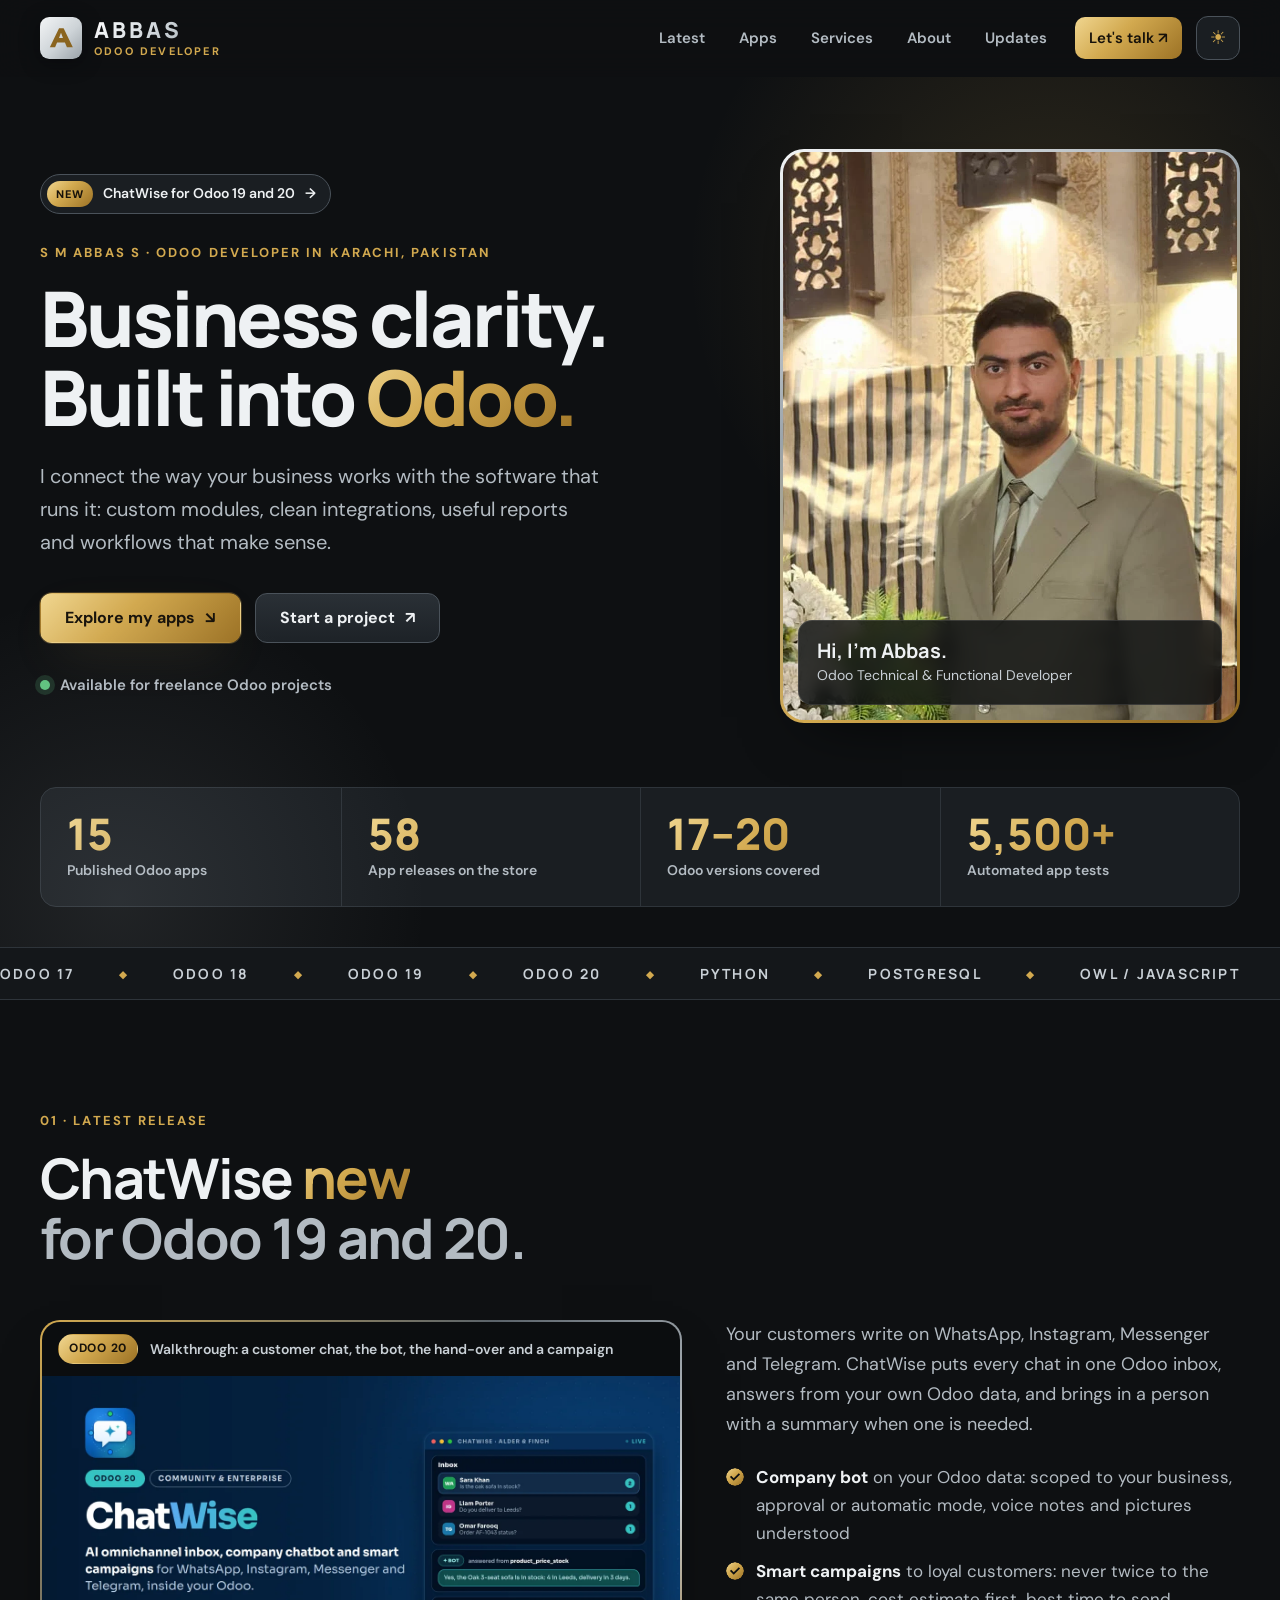
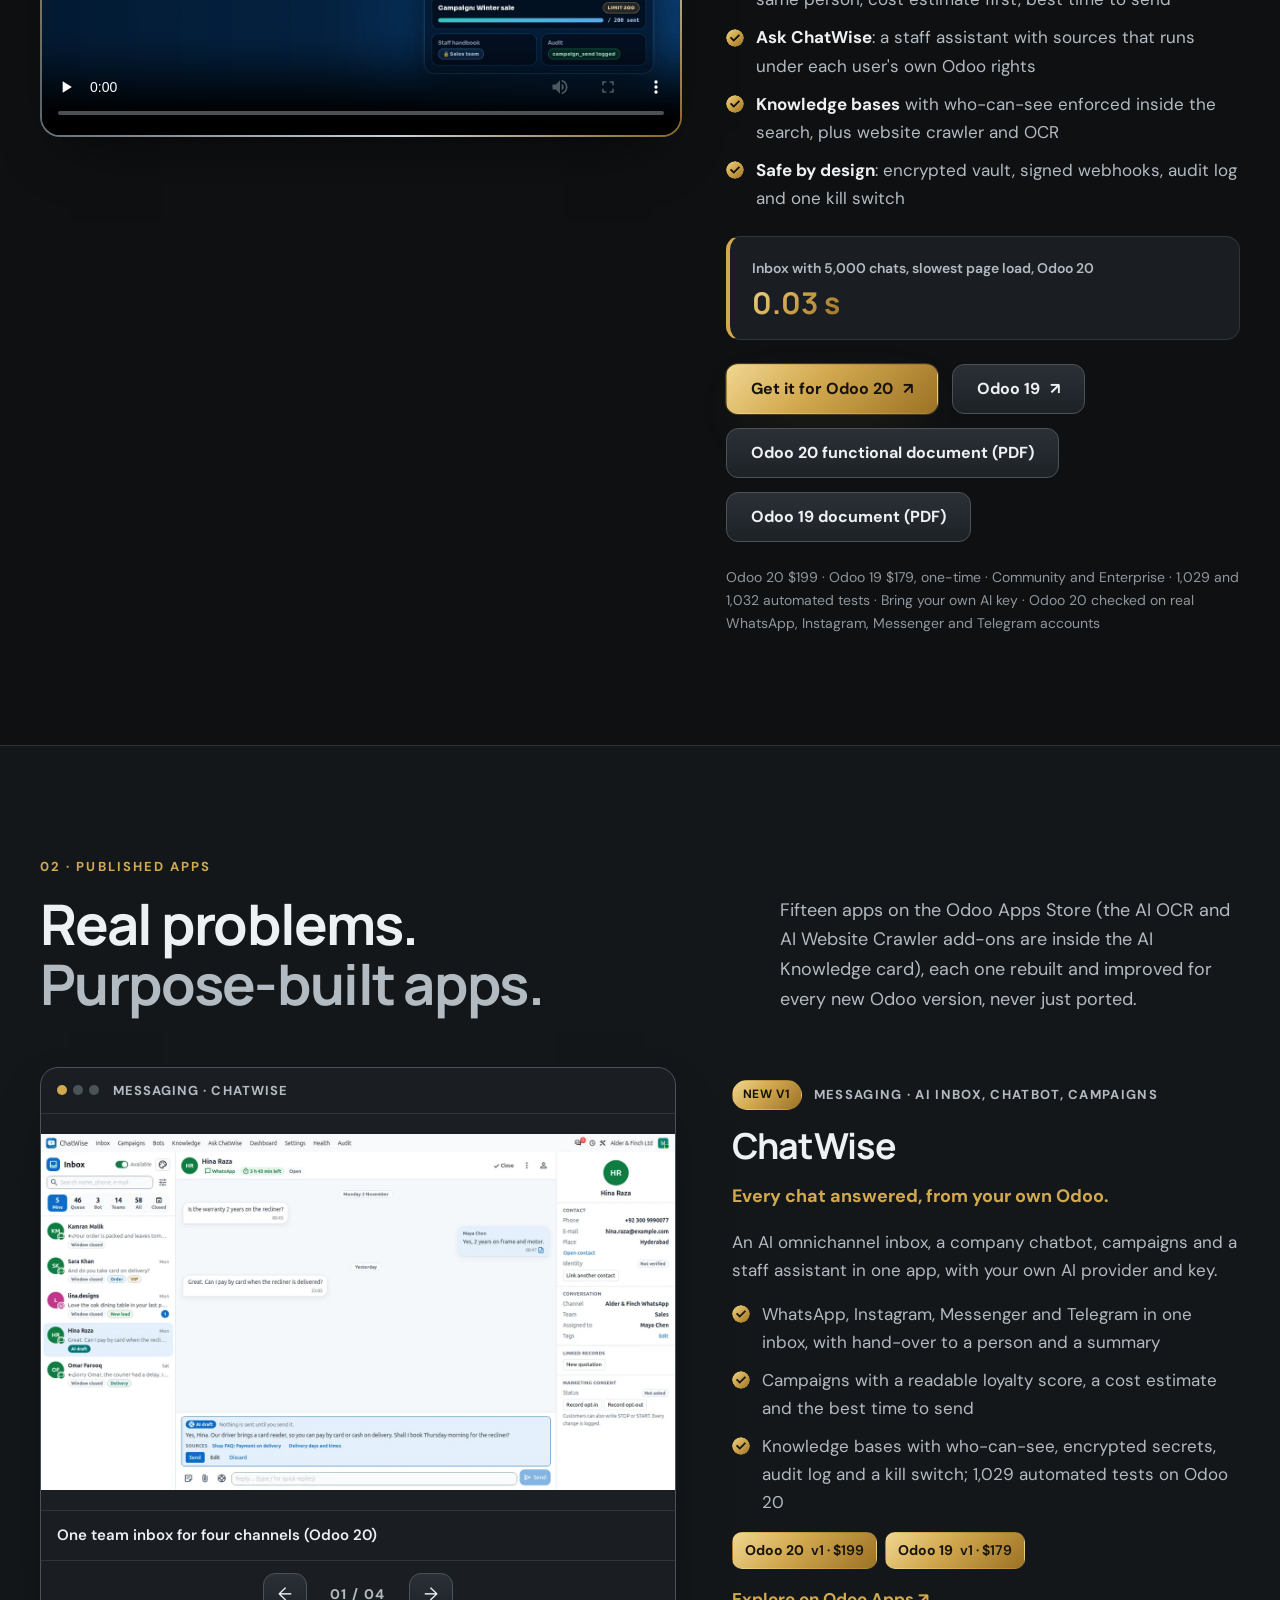
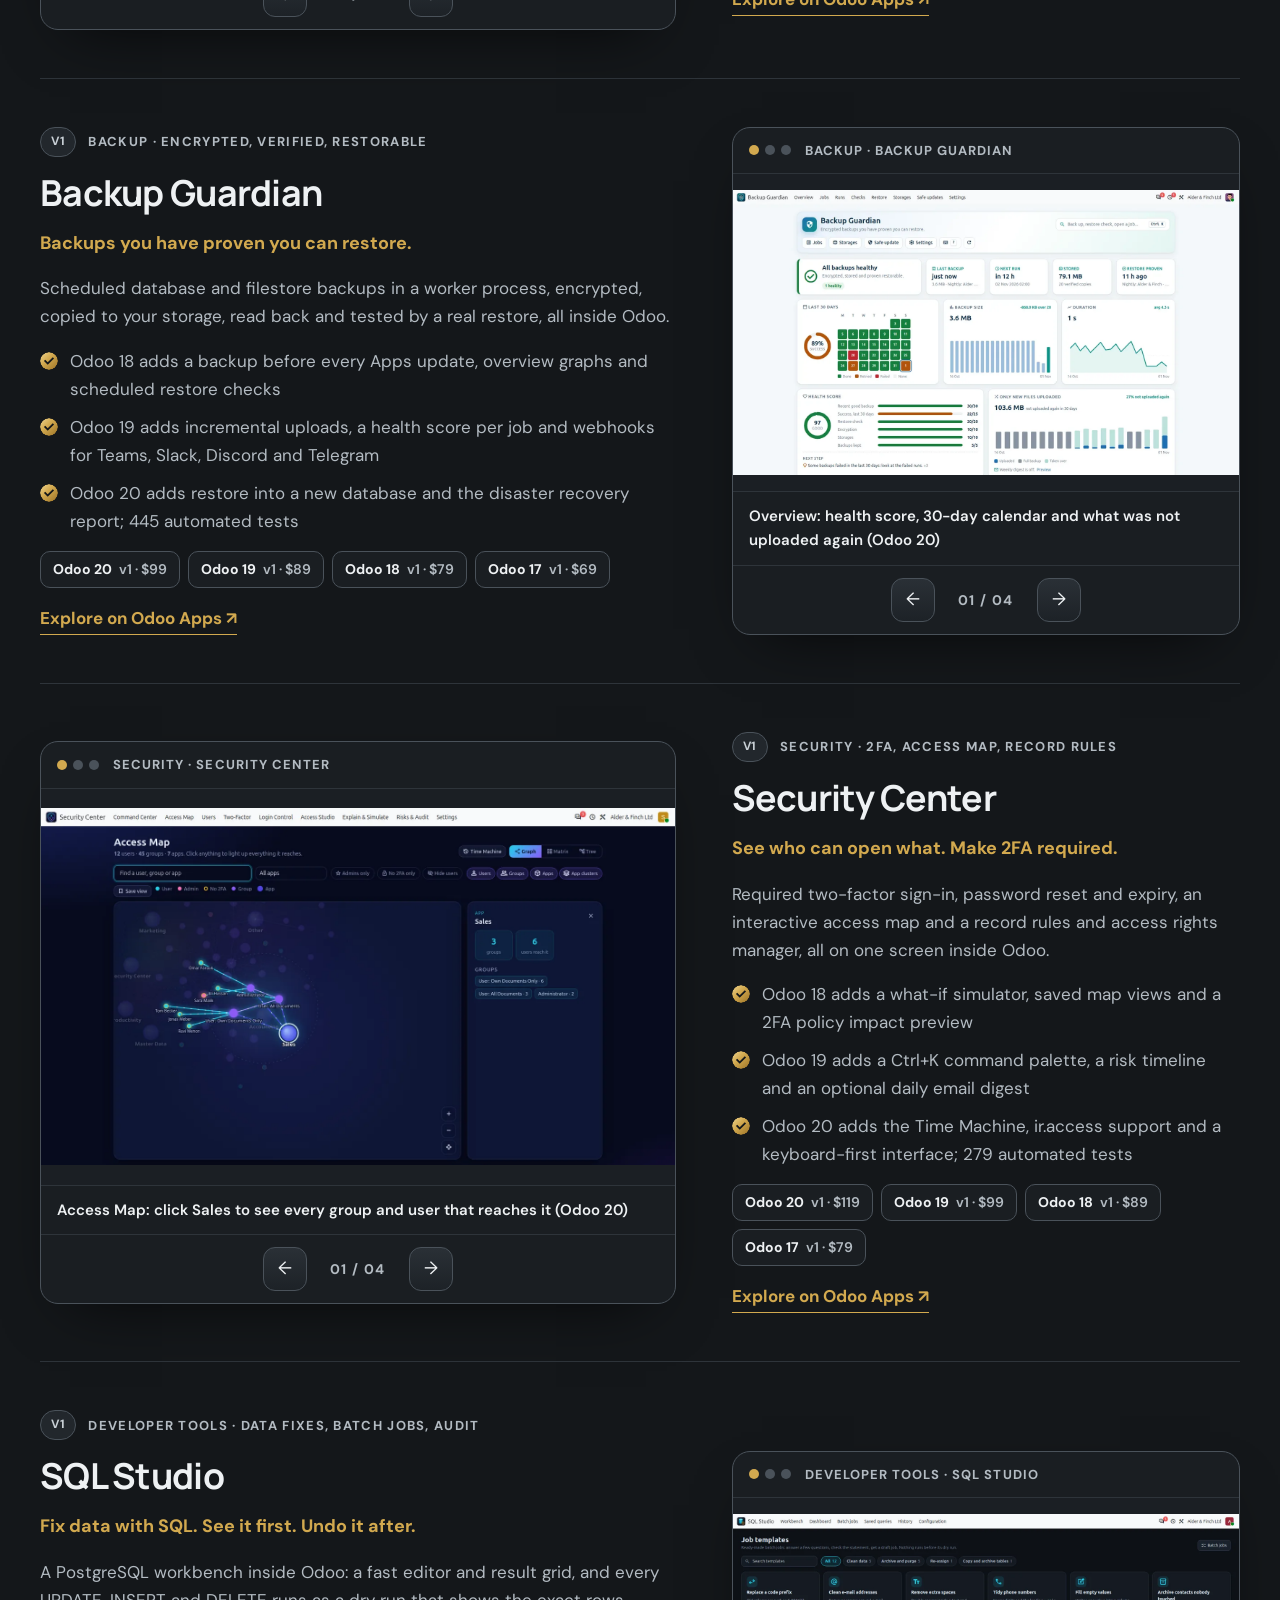
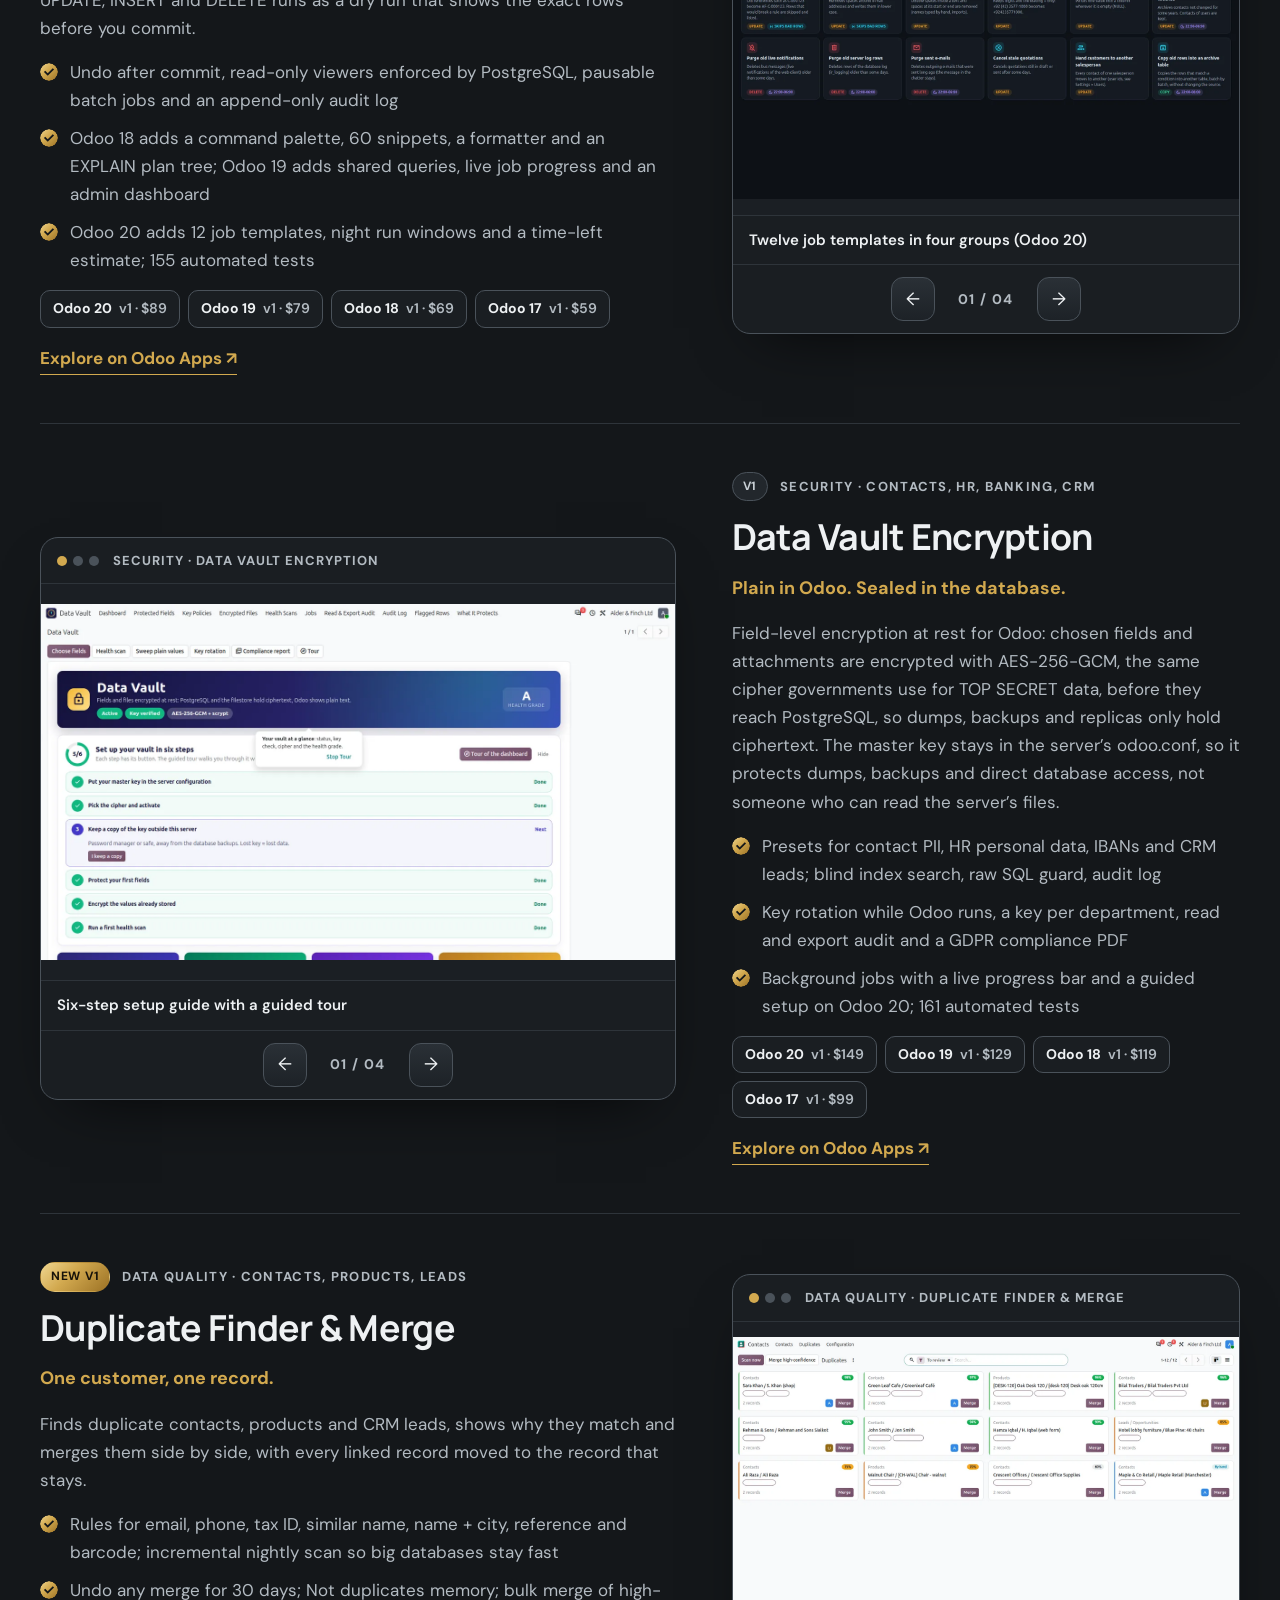
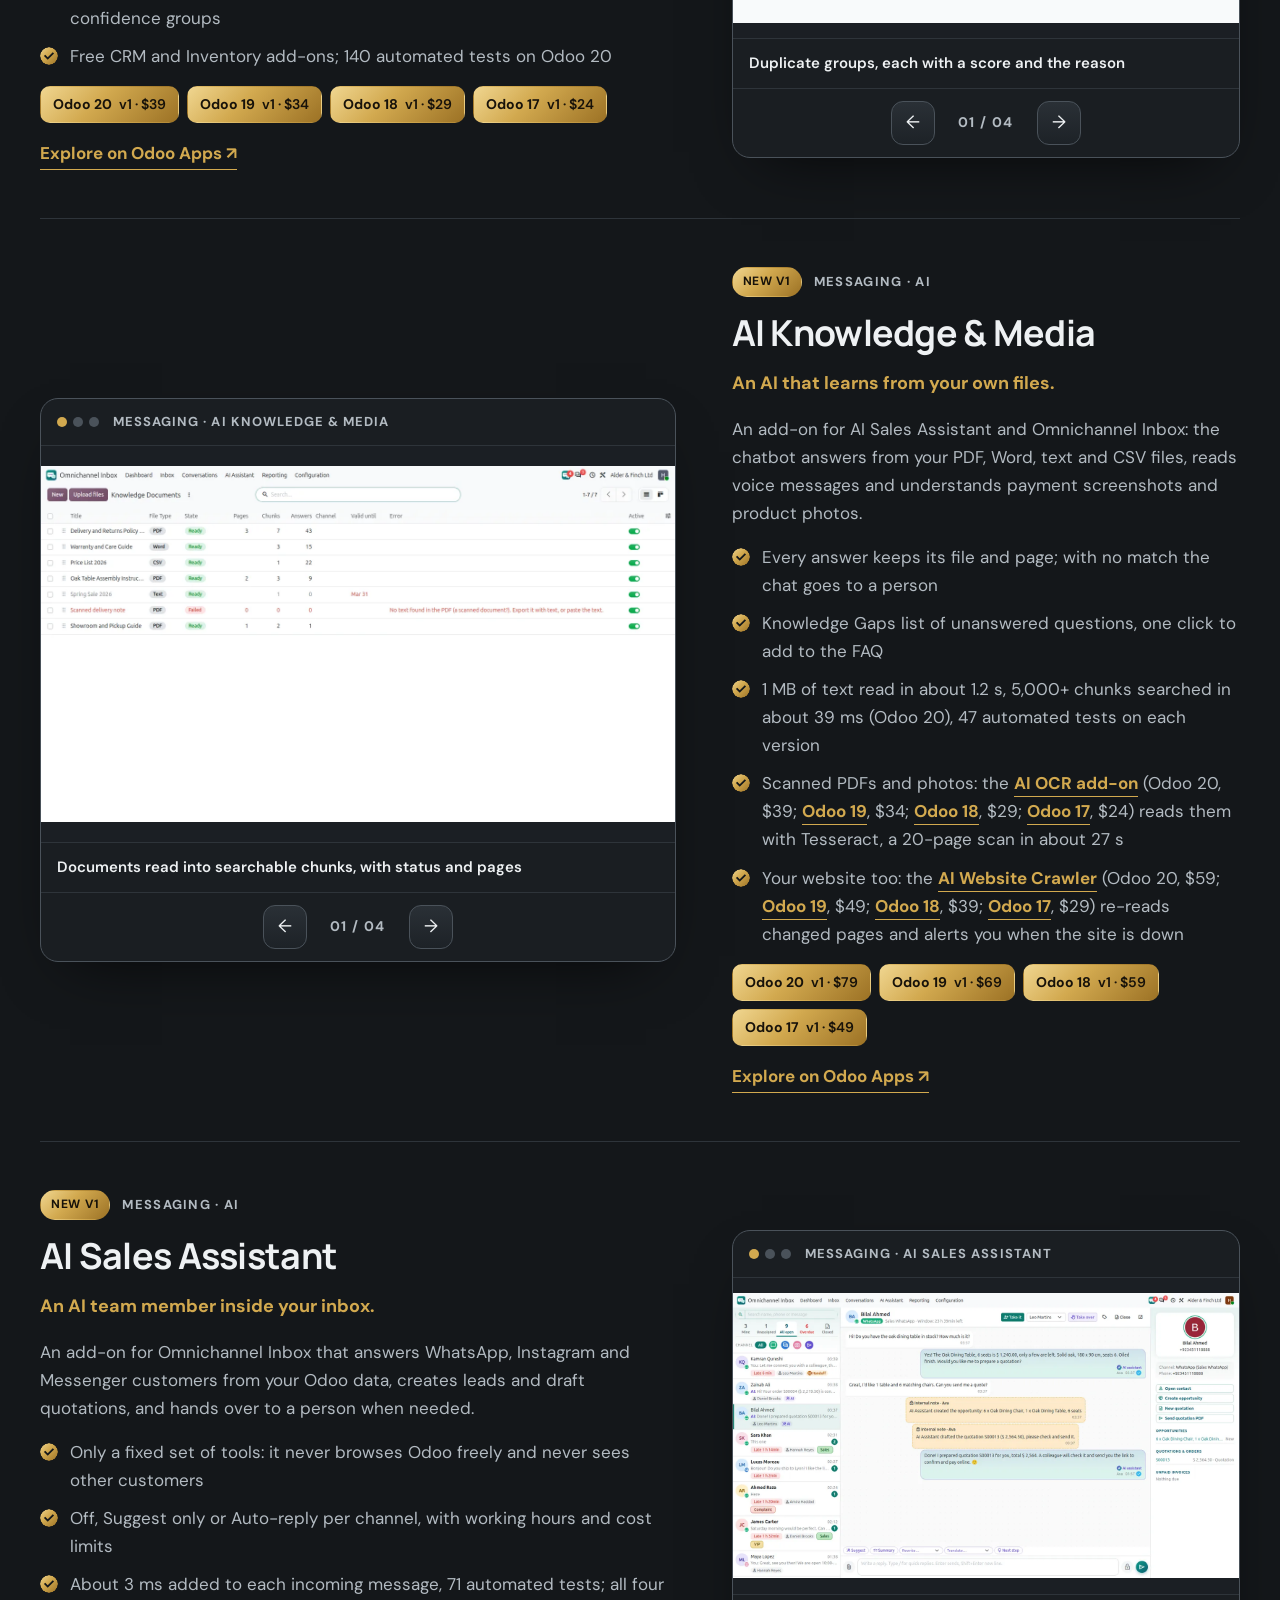
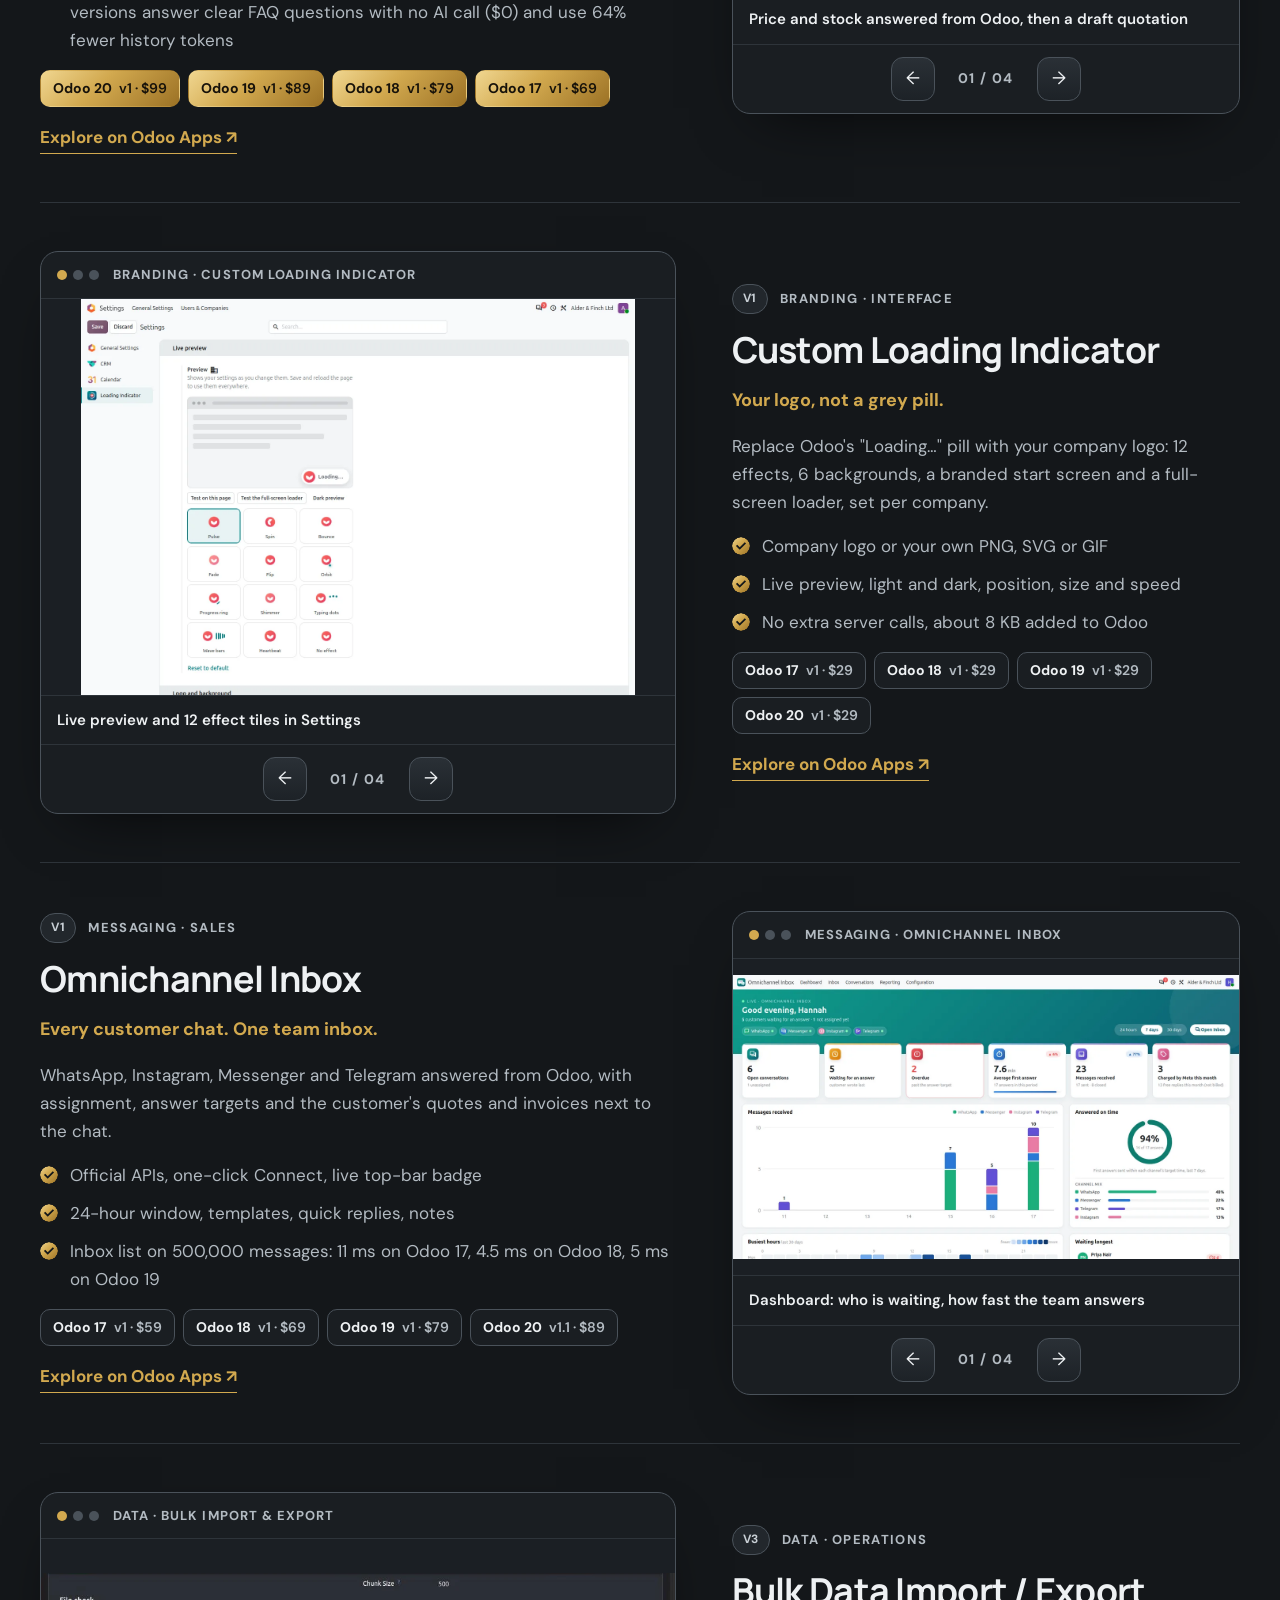
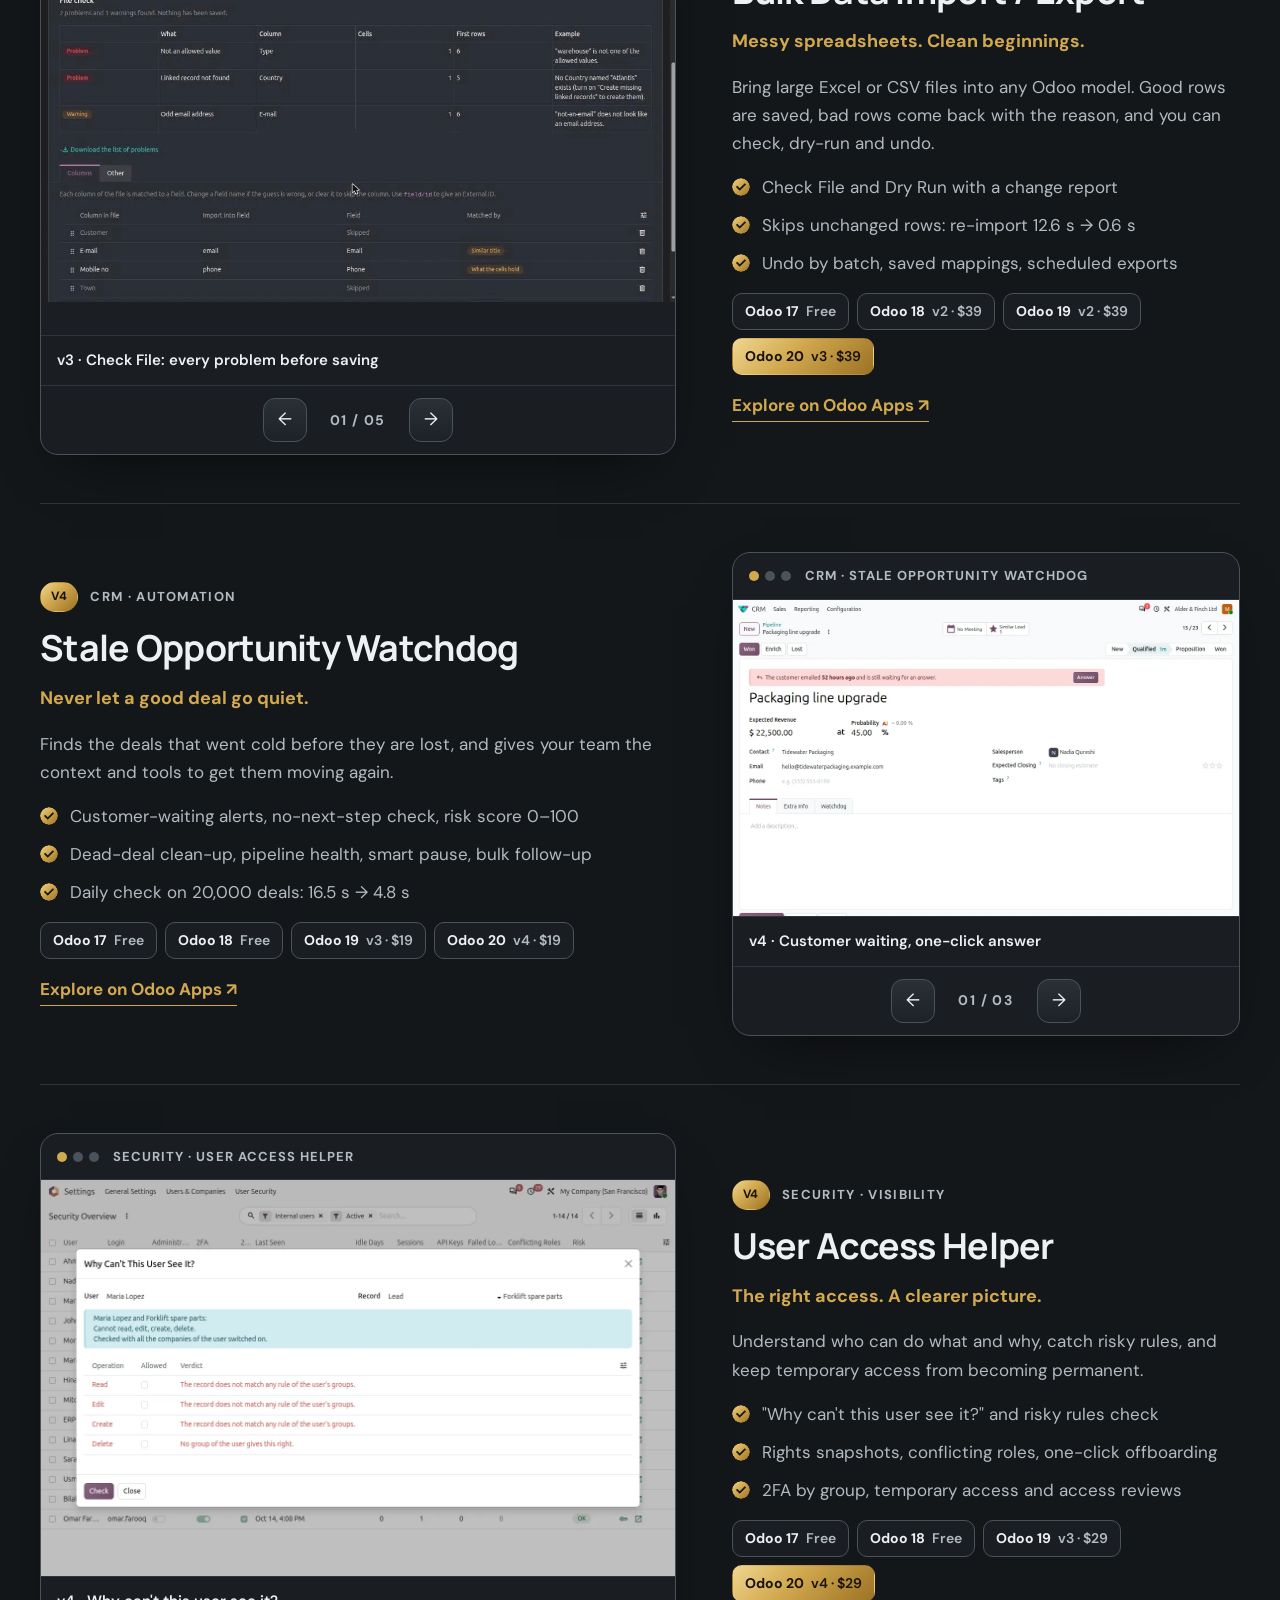
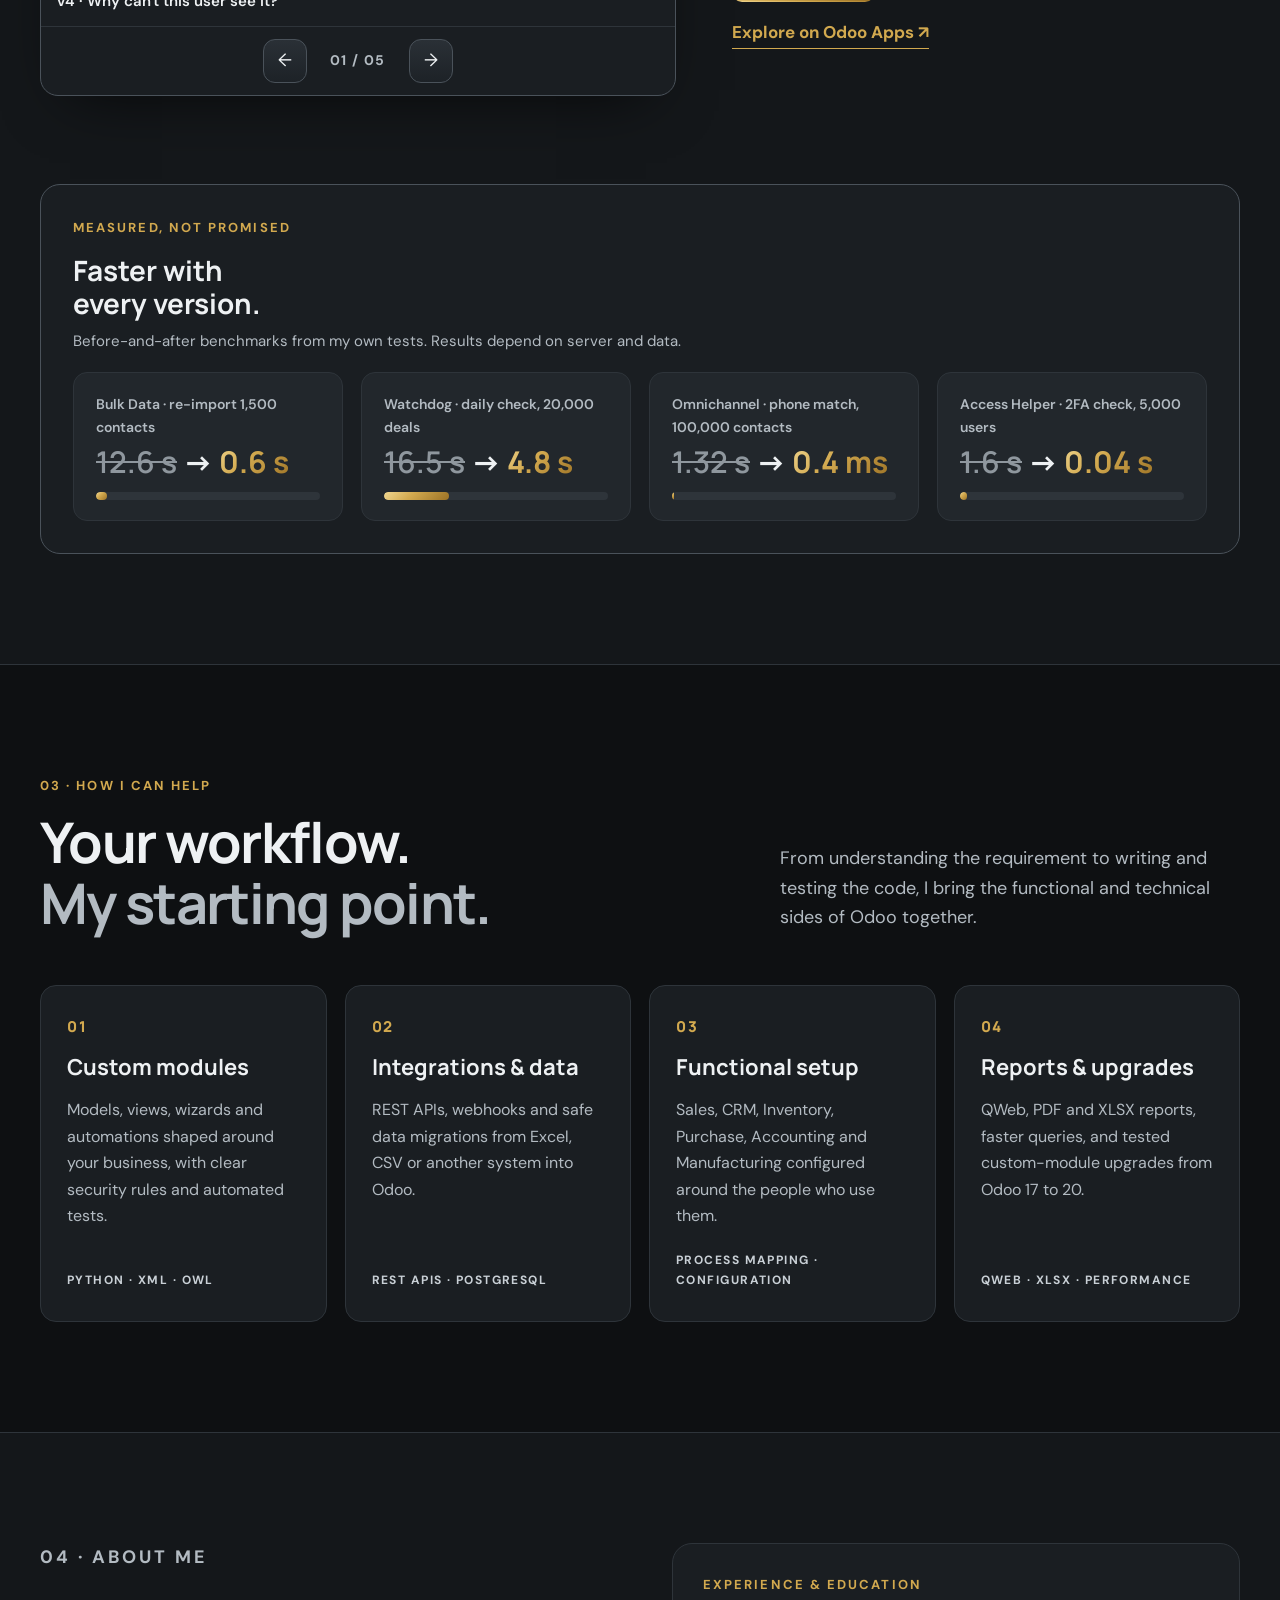
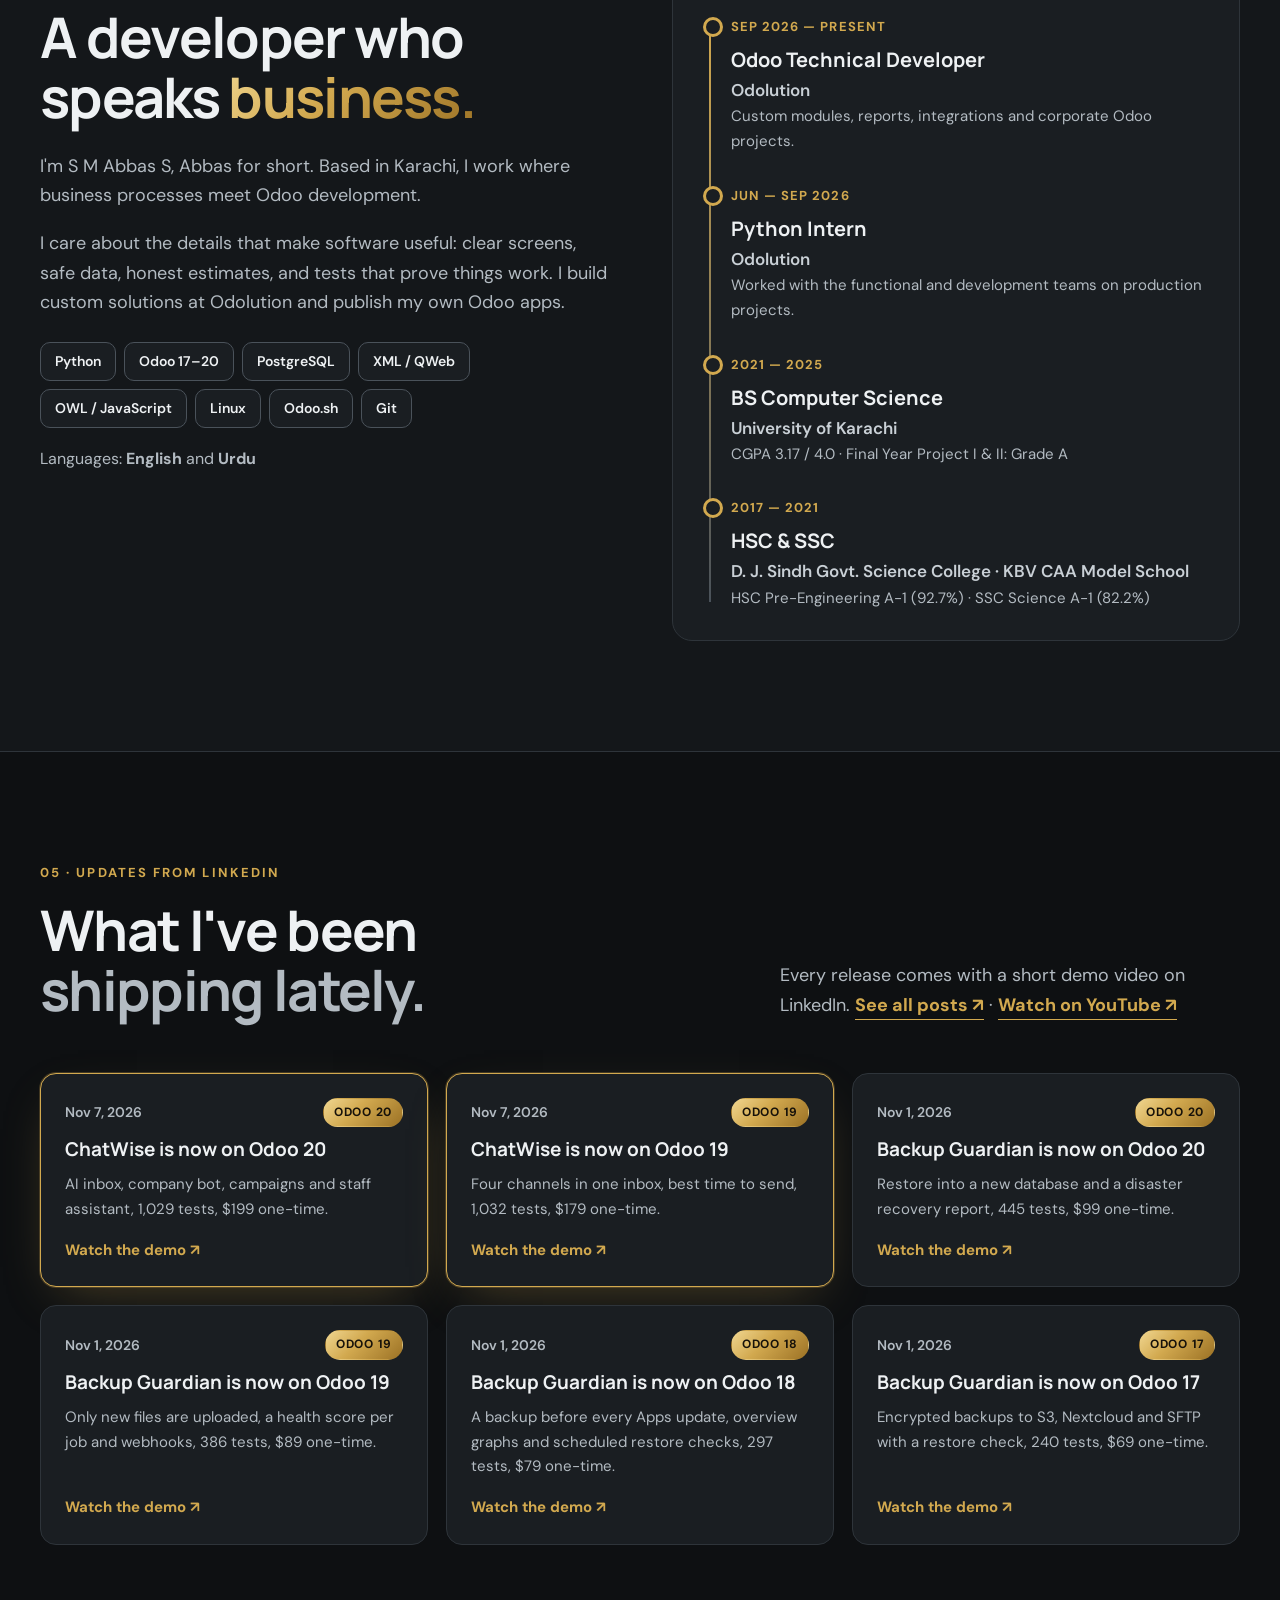
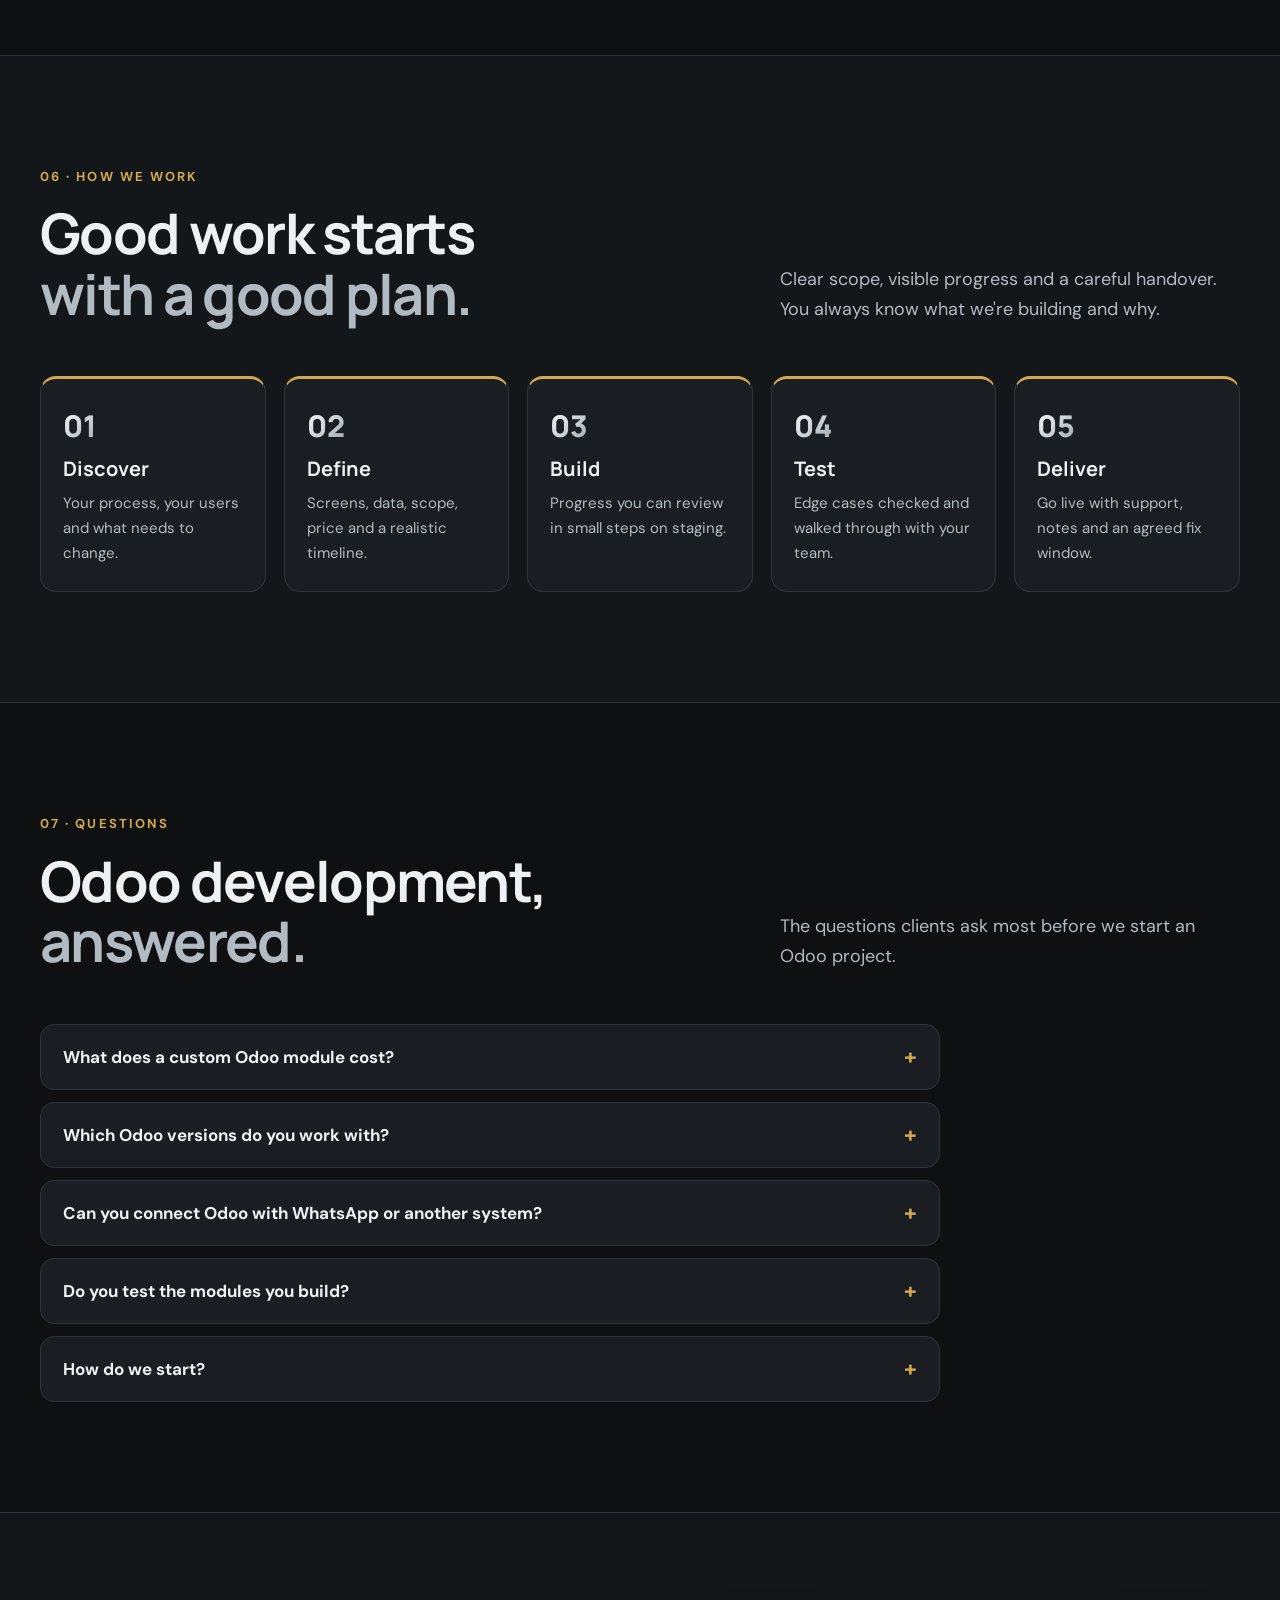
==== commit 16412f71: "ChatWise functional documents (PDF) for Odoo 19 and 20" ====
--- a/index.html
+++ b/index.html
@@ -12,15 +12,15 @@
 <meta property="og:title" content="Odoo Developer · Custom Modules, Integrations &amp; Apps | ABBAS">
 <meta property="og:description" content="Custom Odoo modules and fifteen published apps. New: ChatWise for Odoo 19 and 20, an AI omnichannel inbox, WhatsApp chatbot on your Odoo data, smart campaigns and a staff assistant.">
 <meta property="og:type" content="website"><meta property="og:url" content="https://abbasodolution-web.github.io/abbas-portfolio/">
-<meta property="og:image" content="https://abbasodolution-web.github.io/abbas-portfolio/assets/og-v12.png"><meta property="og:image:width" content="1200"><meta property="og:image:height" content="630"><meta property="og:image:alt" content="ABBAS, Odoo developer: Business clarity. Built into Odoo.">
-<meta name="twitter:card" content="summary_large_image"><meta name="twitter:title" content="ABBAS · Odoo Developer"><meta name="twitter:description" content="Custom Odoo modules, integrations and fifteen published Odoo apps. New: ChatWise for Odoo 19 and 20, AI inbox, WhatsApp chatbot and smart campaigns."><meta name="twitter:image" content="https://abbasodolution-web.github.io/abbas-portfolio/assets/og-v12.png">
+<meta property="og:image" content="https://abbasodolution-web.github.io/abbas-portfolio/assets/og-v13.png"><meta property="og:image:width" content="1200"><meta property="og:image:height" content="630"><meta property="og:image:alt" content="ABBAS, Odoo developer: Business clarity. Built into Odoo.">
+<meta name="twitter:card" content="summary_large_image"><meta name="twitter:title" content="ABBAS · Odoo Developer"><meta name="twitter:description" content="Custom Odoo modules, integrations and fifteen published Odoo apps. New: ChatWise for Odoo 19 and 20, AI inbox, WhatsApp chatbot and smart campaigns."><meta name="twitter:image" content="https://abbasodolution-web.github.io/abbas-portfolio/assets/og-v13.png">
 <link rel="icon" href="assets/favicon.svg?v=5" type="image/svg+xml">
 <link rel="apple-touch-icon" href="assets/favicon.svg?v=5">
 <link rel="preconnect" href="https://fonts.googleapis.com"><link rel="preconnect" href="https://fonts.gstatic.com" crossorigin>
 <link href="https://fonts.googleapis.com/css2?family=DM+Sans:opsz,wght@9..40,400;9..40,500;9..40,600;9..40,700&family=Manrope:wght@500;600;700;800&display=swap" rel="stylesheet">
 <link rel="stylesheet" href="css/site.css?v=3">
 <script>try{var t=localStorage.getItem('theme');if(t==='light'||t==='dark')document.documentElement.dataset.theme=t}catch(e){}</script>
-<script type="application/ld+json">{"@context":"https://schema.org","@graph":[{"@context":"https://schema.org","@type":"Person","name":"S M Abbas S","alternateName":"ABBAS","jobTitle":"Odoo Technical & Functional Developer","image":"https://abbasodolution-web.github.io/abbas-portfolio/assets/img/portrait-v5.webp","url":"https://abbasodolution-web.github.io/abbas-portfolio/","worksFor":{"@type":"Organization","name":"Odolution"},"alumniOf":{"@type":"CollegeOrUniversity","name":"University of Karachi"},"address":{"@type":"PostalAddress","addressLocality":"Karachi","addressCountry":"PK"},"knowsAbout":["Odoo","Odoo development","Odoo integrations","WhatsApp Business API","Python","PostgreSQL","Database encryption","REST APIs","QWeb","OWL","ERP"],"sameAs":["https://www.linkedin.com/in/sm-abbas-odoo/","https://github.com/abbasodolution-web","https://www.fiverr.com/abbas_m_dev","https://www.youtube.com/@abbas-odoo"],"@id":"https://abbasodolution-web.github.io/abbas-portfolio/#person","description":"Odoo technical and functional developer building custom modules, integrations and published Odoo apps for Odoo 17 to 20."},{"@type":"WebSite","@id":"https://abbasodolution-web.github.io/abbas-portfolio/#website","url":"https://abbasodolution-web.github.io/abbas-portfolio/","name":"ABBAS · Odoo Developer","inLanguage":"en","publisher":{"@id":"https://abbasodolution-web.github.io/abbas-portfolio/#person"}},{"@type":"ProfessionalService","@id":"https://abbasodolution-web.github.io/abbas-portfolio/#service","name":"ABBAS Odoo Development","url":"https://abbasodolution-web.github.io/abbas-portfolio/","image":"https://abbasodolution-web.github.io/abbas-portfolio/assets/og-v12.png","priceRange":"From $18/hour","areaServed":"Worldwide","founder":{"@id":"https://abbasodolution-web.github.io/abbas-portfolio/#person"},"address":{"@type":"PostalAddress","addressLocality":"Karachi","addressCountry":"PK"},"hasOfferCatalog":{"@type":"OfferCatalog","name":"Odoo services","itemListElement":[{"@type":"Offer","itemOffered":{"@type":"Service","name":"Custom Odoo modules"}},{"@type":"Offer","itemOffered":{"@type":"Service","name":"Odoo integrations and data migration"}},{"@type":"Offer","itemOffered":{"@type":"Service","name":"Odoo functional setup"}},{"@type":"Offer","itemOffered":{"@type":"Service","name":"Odoo reports and upgrades"}}]}},{"@type":"ItemList","name":"Published Odoo apps","itemListElement":[{"@type":"ListItem","position":1,"item":{"@type":"SoftwareApplication","name":"ChatWise","applicationCategory":"BusinessApplication","operatingSystem":"Odoo 19, Odoo 20","description":"AI omnichannel inbox for WhatsApp, Instagram, Messenger and Telegram, a company chatbot on your Odoo data, campaigns to loyal customers, a staff assistant and knowledge bases with who-can-see.","url":"https://apps.odoo.com/apps/modules/20.0/chatwise","offers":{"@type":"AggregateOffer","lowPrice":"179","highPrice":"199","priceCurrency":"USD","offerCount":2},"author":{"@id":"https://abbasodolution-web.github.io/abbas-portfolio/#person"}}},{"@type":"ListItem","position":2,"item":{"@type":"SoftwareApplication","name":"Backup Guardian","applicationCategory":"BusinessApplication","operatingSystem":"Odoo 17, Odoo 18, Odoo 19, Odoo 20","description":"Encrypted, verified Odoo backups to S3, Nextcloud and SFTP, a restore check that restores each backup into a scratch database, incremental uploads, restore into a new database and a disaster recovery report.","url":"https://apps.odoo.com/apps/modules/20.0/backup_guardian","offers":{"@type":"AggregateOffer","lowPrice":"69","highPrice":"99","priceCurrency":"USD","offerCount":4},"author":{"@id":"https://abbasodolution-web.github.io/abbas-portfolio/#person"}}},{"@type":"ListItem","position":3,"item":{"@type":"SoftwareApplication","name":"Security Center","applicationCategory":"SecurityApplication","operatingSystem":"Odoo 17, Odoo 18, Odoo 19, Odoo 20","description":"Required two-factor sign-in, password reset and expiry, an interactive access map, a Time Machine, and a record rules and access rights manager with a what-if simulator, inside Odoo.","url":"https://apps.odoo.com/apps/modules/20.0/security_center","offers":{"@type":"AggregateOffer","lowPrice":"79","highPrice":"119","priceCurrency":"USD","offerCount":4},"author":{"@id":"https://abbasodolution-web.github.io/abbas-portfolio/#person"}}},{"@type":"ListItem","position":4,"item":{"@type":"SoftwareApplication","name":"SQL Studio","applicationCategory":"DeveloperApplication","operatingSystem":"Odoo 17, Odoo 18, Odoo 19, Odoo 20","description":"A PostgreSQL workbench inside Odoo: every write is a dry run with before and after rows, then Commit or Rollback, with undo after commit, read-only viewers enforced by PostgreSQL, pausable batch jobs and an append-only audit log.","url":"https://apps.odoo.com/apps/modules/20.0/sql_studio","offers":{"@type":"AggregateOffer","lowPrice":"59","highPrice":"89","priceCurrency":"USD","offerCount":4},"author":{"@id":"https://abbasodolution-web.github.io/abbas-portfolio/#person"}}},{"@type":"ListItem","position":5,"item":{"@type":"SoftwareApplication","name":"Data Vault Encryption","applicationCategory":"SecurityApplication","operatingSystem":"Odoo 17, Odoo 18, Odoo 19, Odoo 20","description":"Encrypts chosen Odoo fields with AES-256-GCM before they reach PostgreSQL, with a blind index for exact search, key rotation, encrypted attachments, a read and export audit and a GDPR compliance report.","url":"https://apps.odoo.com/apps/modules/20.0/data_vault_encryption","offers":{"@type":"AggregateOffer","lowPrice":"99","highPrice":"149","priceCurrency":"USD","offerCount":4},"author":{"@id":"https://abbasodolution-web.github.io/abbas-portfolio/#person"}}},{"@type":"ListItem","position":6,"item":{"@type":"SoftwareApplication","name":"Duplicate Finder & Merge","applicationCategory":"BusinessApplication","operatingSystem":"Odoo 17, Odoo 18, Odoo 19, Odoo 20","description":"Finds duplicate contacts, products and CRM leads, scores each group with a reason and merges them side by side with 30-day undo.","url":"https://apps.odoo.com/apps/modules/20.0/duplicate_finder_merge","offers":{"@type":"AggregateOffer","lowPrice":"24","highPrice":"39","priceCurrency":"USD","offerCount":4},"author":{"@id":"https://abbasodolution-web.github.io/abbas-portfolio/#person"}}},{"@type":"ListItem","position":7,"item":{"@type":"SoftwareApplication","name":"AI Knowledge & Media for Omnichannel Inbox","applicationCategory":"BusinessApplication","operatingSystem":"Odoo 17, Odoo 18, Odoo 19, Odoo 20","description":"Add-on that lets the AI chatbot answer from PDF, Word, text and CSV files and read voice messages and pictures.","url":"https://apps.odoo.com/apps/modules/20.0/omnichannel_ai_knowledge","offers":{"@type":"AggregateOffer","lowPrice":"49","highPrice":"79","priceCurrency":"USD","offerCount":4},"author":{"@id":"https://abbasodolution-web.github.io/abbas-portfolio/#person"}}},{"@type":"ListItem","position":8,"item":{"@type":"SoftwareApplication","name":"AI Sales Assistant for Omnichannel Inbox","applicationCategory":"BusinessApplication","operatingSystem":"Odoo 17, Odoo 18, Odoo 19, Odoo 20","description":"AI chatbot for WhatsApp, Instagram and Messenger that answers from Odoo data, creates CRM leads and draft quotations, and hands over to a person.","url":"https://apps.odoo.com/apps/modules/20.0/omnichannel_ai_assistant","author":{"@id":"https://abbasodolution-web.github.io/abbas-portfolio/#person"},"offers":{"@type":"AggregateOffer","lowPrice":"69.00","highPrice":"99.00","offerCount":"4","priceCurrency":"USD"}}},{"@type":"ListItem","position":9,"item":{"@type":"SoftwareApplication","name":"Custom Loading Indicator & Branded Loader","applicationCategory":"BusinessApplication","operatingSystem":"Odoo 17, Odoo 18, Odoo 19, Odoo 20","description":"Replaces Odoo's grey Loading pill with the company logo: 12 effects, 6 backgrounds, branded start screen, settings per company.","url":"https://apps.odoo.com/apps/modules/20.0/custom_loading_indicator","author":{"@id":"https://abbasodolution-web.github.io/abbas-portfolio/#person"},"offers":{"@type":"Offer","price":"29.00","priceCurrency":"USD"}}},{"@type":"ListItem","position":10,"item":{"@type":"SoftwareApplication","name":"Omnichannel Inbox","applicationCategory":"BusinessApplication","operatingSystem":"Odoo 17, Odoo 18, Odoo 19, Odoo 20","description":"WhatsApp, Instagram, Messenger and Telegram in one team inbox inside Odoo 17, Odoo 18, Odoo 19 and Odoo 20.","url":"https://apps.odoo.com/apps/modules/17.0/omnichannel_inbox","author":{"@id":"https://abbasodolution-web.github.io/abbas-portfolio/#person"},"offers":{"@type":"AggregateOffer","lowPrice":"59.00","highPrice":"89.00","offerCount":"4","priceCurrency":"USD"}}},{"@type":"ListItem","position":11,"item":{"@type":"SoftwareApplication","name":"Bulk Data Import / Export","applicationCategory":"BusinessApplication","operatingSystem":"Odoo 17, Odoo 18, Odoo 19, Odoo 20","description":"Fast, safe import and export for any Odoo model with check, dry run and undo.","url":"https://apps.odoo.com/apps/modules/20.0/bulk_data_import_export","author":{"@id":"https://abbasodolution-web.github.io/abbas-portfolio/#person"},"offers":{"@type":"AggregateOffer","lowPrice":"0.00","highPrice":"39.00","offerCount":"4","priceCurrency":"USD"}}},{"@type":"ListItem","position":12,"item":{"@type":"SoftwareApplication","name":"Stale Opportunity Watchdog","applicationCategory":"BusinessApplication","operatingSystem":"Odoo 17, Odoo 18, Odoo 19, Odoo 20","description":"Finds CRM deals that went quiet and customers left waiting.","url":"https://apps.odoo.com/apps/modules/20.0/crm_stale_watchdog","author":{"@id":"https://abbasodolution-web.github.io/abbas-portfolio/#person"},"offers":{"@type":"AggregateOffer","lowPrice":"0.00","highPrice":"19.00","offerCount":"4","priceCurrency":"USD"}}},{"@type":"ListItem","position":13,"item":{"@type":"SoftwareApplication","name":"User Access Helper","applicationCategory":"BusinessApplication","operatingSystem":"Odoo 17, Odoo 18, Odoo 19, Odoo 20","description":"Explains who can see what in Odoo, finds risky access rules and handles offboarding.","url":"https://apps.odoo.com/apps/modules/20.0/user_access_helper","author":{"@id":"https://abbasodolution-web.github.io/abbas-portfolio/#person"},"offers":{"@type":"AggregateOffer","lowPrice":"0.00","highPrice":"29.00","offerCount":"4","priceCurrency":"USD"}}},{"@type":"ListItem","position":14,"item":{"@type":"SoftwareApplication","name":"AI OCR for Omnichannel Inbox","applicationCategory":"BusinessApplication","operatingSystem":"Odoo 17, Odoo 18, Odoo 19, Odoo 20","description":"Add-on that lets the AI chatbot read scanned PDFs, price board photos and screenshots with OCR.","url":"https://apps.odoo.com/apps/modules/20.0/omnichannel_ai_ocr","author":{"@id":"https://abbasodolution-web.github.io/abbas-portfolio/#person"},"offers":{"@type":"AggregateOffer","lowPrice":"24.00","highPrice":"39.00","offerCount":"4","priceCurrency":"USD"}}},{"@type":"ListItem","position":15,"item":{"@type":"SoftwareApplication","name":"AI Website Crawler for Omnichannel Inbox","applicationCategory":"BusinessApplication","operatingSystem":"Odoo 17, Odoo 18, Odoo 19, Odoo 20","description":"Add-on where one pasted link lets the AI chatbot learn a website, re-read changed pages and alert when the site is down.","url":"https://apps.odoo.com/apps/modules/20.0/omnichannel_ai_website","author":{"@id":"https://abbasodolution-web.github.io/abbas-portfolio/#person"},"offers":{"@type":"AggregateOffer","lowPrice":"29.00","highPrice":"59.00","offerCount":"4","priceCurrency":"USD"}}}]},{"@type":"VideoObject","name":"ChatWise for Odoo 20: product walkthrough","description":"A customer writes on WhatsApp, the AI bot answers from Odoo data, an off-topic request is refused, the chat goes to a person with a summary, and a campaign reaches loyal customers, all inside Odoo 20.","thumbnailUrl":"https://abbasodolution-web.github.io/abbas-portfolio/assets/img/cw20-poster.webp","uploadDate":"2026-11-07","duration":"PT1M43S","contentUrl":"https://abbasodolution-web.github.io/abbas-portfolio/assets/video/chatwise-odoo20.mp4","embedUrl":"https://abbasodolution-web.github.io/abbas-portfolio/#latest"},{"@type":"VideoObject","name":"Backup Guardian for Odoo 20: product walkthrough","description":"Run an encrypted backup, see the restore check prove it, restore into a new database with live progress and print the disaster recovery report, all inside Odoo 20.","thumbnailUrl":"https://abbasodolution-web.github.io/abbas-portfolio/assets/img/bg20-poster.webp","uploadDate":"2026-11-01","duration":"PT1M42S","contentUrl":"https://abbasodolution-web.github.io/abbas-portfolio/assets/video/backup-guardian-odoo20.mp4","embedUrl":"https://abbasodolution-web.github.io/abbas-portfolio/#latest"},{"@type":"VideoObject","name":"Security Center for Odoo 20: product walkthrough","description":"See the access map light up everything a user, group or app reaches, replay it with the Time Machine, and manage record rules and required 2FA, all inside Odoo 20.","thumbnailUrl":"https://abbasodolution-web.github.io/abbas-portfolio/assets/img/sc20-poster.webp","uploadDate":"2026-10-30","duration":"PT2M1S","contentUrl":"https://abbasodolution-web.github.io/abbas-portfolio/assets/video/security-center-odoo20.mp4","embedUrl":"https://abbasodolution-web.github.io/abbas-portfolio/#latest"},{"@type":"VideoObject","name":"SQL Studio for Odoo 20: product walkthrough","description":"Browse job templates, run a batch job with a time-left estimate, see a purge wait for its night window, fix data with a dry run and Commit, and read Data Vault columns decrypted, all inside Odoo 20.","thumbnailUrl":"https://abbasodolution-web.github.io/abbas-portfolio/assets/img/ss20-poster.webp","uploadDate":"2026-10-28","duration":"PT1M44S","contentUrl":"https://abbasodolution-web.github.io/abbas-portfolio/assets/video/sql-studio-odoo20.mp4","embedUrl":"https://abbasodolution-web.github.io/abbas-portfolio/#latest"},{"@type":"VideoObject","name":"Data Vault Encryption for Odoo 20: product walkthrough","description":"Set up AES-256 field encryption in Odoo 20 with the six-step guide, watch a migration run in the background with a live progress bar, survive a server restart and rotate the key while people keep working.","thumbnailUrl":"https://abbasodolution-web.github.io/abbas-portfolio/assets/img/dv20-poster.webp","uploadDate":"2026-10-26","duration":"PT1M57S","contentUrl":"https://abbasodolution-web.github.io/abbas-portfolio/assets/video/data-vault-encryption-odoo20.mp4","embedUrl":"https://abbasodolution-web.github.io/abbas-portfolio/#latest"},{"@type":"FAQPage","mainEntity":[{"@type":"Question","name":"What does a custom Odoo module cost?","acceptedAnswer":{"@type":"Answer","text":"It depends on the scope. I work from $18 per hour or for a fixed price agreed before I start, and the first 30-minute consultation is free."}},{"@type":"Question","name":"Which Odoo versions do you work with?","acceptedAnswer":{"@type":"Answer","text":"Odoo 17, 18, 19 and 20, Community and Enterprise, including upgrades of custom modules between versions."}},{"@type":"Question","name":"Can you connect Odoo with WhatsApp or another system?","acceptedAnswer":{"@type":"Answer","text":"Yes. I build integrations with REST APIs and webhooks. My Omnichannel Inbox app already connects Odoo 17, 18, 19 and 20 with WhatsApp, Instagram, Messenger and Telegram through their official APIs. ChatWise adds an AI bot on your Odoo data and campaigns on Odoo 19 and 20."}},{"@type":"Question","name":"Do you test the modules you build?","acceptedAnswer":{"@type":"Answer","text":"Every module ships with automated tests: my fifteen published apps have more than 5,500 between them, and each project is checked with your team on a staging database before go-live."}},{"@type":"Question","name":"How do we start?","acceptedAnswer":{"@type":"Answer","text":"Send a short description of your Odoo version and the problem you want solved. I reply with questions, then a clear scope, price and timeline."}}]}]}</script>
+<script type="application/ld+json">{"@context":"https://schema.org","@graph":[{"@context":"https://schema.org","@type":"Person","name":"S M Abbas S","alternateName":"ABBAS","jobTitle":"Odoo Technical & Functional Developer","image":"https://abbasodolution-web.github.io/abbas-portfolio/assets/img/portrait-v5.webp","url":"https://abbasodolution-web.github.io/abbas-portfolio/","worksFor":{"@type":"Organization","name":"Odolution"},"alumniOf":{"@type":"CollegeOrUniversity","name":"University of Karachi"},"address":{"@type":"PostalAddress","addressLocality":"Karachi","addressCountry":"PK"},"knowsAbout":["Odoo","Odoo development","Odoo integrations","WhatsApp Business API","Python","PostgreSQL","Database encryption","REST APIs","QWeb","OWL","ERP"],"sameAs":["https://www.linkedin.com/in/sm-abbas-odoo/","https://github.com/abbasodolution-web","https://www.fiverr.com/abbas_m_dev","https://www.youtube.com/@abbas-odoo"],"@id":"https://abbasodolution-web.github.io/abbas-portfolio/#person","description":"Odoo technical and functional developer building custom modules, integrations and published Odoo apps for Odoo 17 to 20."},{"@type":"WebSite","@id":"https://abbasodolution-web.github.io/abbas-portfolio/#website","url":"https://abbasodolution-web.github.io/abbas-portfolio/","name":"ABBAS · Odoo Developer","inLanguage":"en","publisher":{"@id":"https://abbasodolution-web.github.io/abbas-portfolio/#person"}},{"@type":"ProfessionalService","@id":"https://abbasodolution-web.github.io/abbas-portfolio/#service","name":"ABBAS Odoo Development","url":"https://abbasodolution-web.github.io/abbas-portfolio/","image":"https://abbasodolution-web.github.io/abbas-portfolio/assets/og-v13.png","priceRange":"From $18/hour","areaServed":"Worldwide","founder":{"@id":"https://abbasodolution-web.github.io/abbas-portfolio/#person"},"address":{"@type":"PostalAddress","addressLocality":"Karachi","addressCountry":"PK"},"hasOfferCatalog":{"@type":"OfferCatalog","name":"Odoo services","itemListElement":[{"@type":"Offer","itemOffered":{"@type":"Service","name":"Custom Odoo modules"}},{"@type":"Offer","itemOffered":{"@type":"Service","name":"Odoo integrations and data migration"}},{"@type":"Offer","itemOffered":{"@type":"Service","name":"Odoo functional setup"}},{"@type":"Offer","itemOffered":{"@type":"Service","name":"Odoo reports and upgrades"}}]}},{"@type":"ItemList","name":"Published Odoo apps","itemListElement":[{"@type":"ListItem","position":1,"item":{"@type":"SoftwareApplication","name":"ChatWise","applicationCategory":"BusinessApplication","operatingSystem":"Odoo 19, Odoo 20","description":"AI omnichannel inbox for WhatsApp, Instagram, Messenger and Telegram, a company chatbot on your Odoo data, campaigns to loyal customers, a staff assistant and knowledge bases with who-can-see.","url":"https://apps.odoo.com/apps/modules/20.0/chatwise","offers":{"@type":"AggregateOffer","lowPrice":"179","highPrice":"199","priceCurrency":"USD","offerCount":2},"author":{"@id":"https://abbasodolution-web.github.io/abbas-portfolio/#person"}}},{"@type":"ListItem","position":2,"item":{"@type":"SoftwareApplication","name":"Backup Guardian","applicationCategory":"BusinessApplication","operatingSystem":"Odoo 17, Odoo 18, Odoo 19, Odoo 20","description":"Encrypted, verified Odoo backups to S3, Nextcloud and SFTP, a restore check that restores each backup into a scratch database, incremental uploads, restore into a new database and a disaster recovery report.","url":"https://apps.odoo.com/apps/modules/20.0/backup_guardian","offers":{"@type":"AggregateOffer","lowPrice":"69","highPrice":"99","priceCurrency":"USD","offerCount":4},"author":{"@id":"https://abbasodolution-web.github.io/abbas-portfolio/#person"}}},{"@type":"ListItem","position":3,"item":{"@type":"SoftwareApplication","name":"Security Center","applicationCategory":"SecurityApplication","operatingSystem":"Odoo 17, Odoo 18, Odoo 19, Odoo 20","description":"Required two-factor sign-in, password reset and expiry, an interactive access map, a Time Machine, and a record rules and access rights manager with a what-if simulator, inside Odoo.","url":"https://apps.odoo.com/apps/modules/20.0/security_center","offers":{"@type":"AggregateOffer","lowPrice":"79","highPrice":"119","priceCurrency":"USD","offerCount":4},"author":{"@id":"https://abbasodolution-web.github.io/abbas-portfolio/#person"}}},{"@type":"ListItem","position":4,"item":{"@type":"SoftwareApplication","name":"SQL Studio","applicationCategory":"DeveloperApplication","operatingSystem":"Odoo 17, Odoo 18, Odoo 19, Odoo 20","description":"A PostgreSQL workbench inside Odoo: every write is a dry run with before and after rows, then Commit or Rollback, with undo after commit, read-only viewers enforced by PostgreSQL, pausable batch jobs and an append-only audit log.","url":"https://apps.odoo.com/apps/modules/20.0/sql_studio","offers":{"@type":"AggregateOffer","lowPrice":"59","highPrice":"89","priceCurrency":"USD","offerCount":4},"author":{"@id":"https://abbasodolution-web.github.io/abbas-portfolio/#person"}}},{"@type":"ListItem","position":5,"item":{"@type":"SoftwareApplication","name":"Data Vault Encryption","applicationCategory":"SecurityApplication","operatingSystem":"Odoo 17, Odoo 18, Odoo 19, Odoo 20","description":"Encrypts chosen Odoo fields with AES-256-GCM before they reach PostgreSQL, with a blind index for exact search, key rotation, encrypted attachments, a read and export audit and a GDPR compliance report.","url":"https://apps.odoo.com/apps/modules/20.0/data_vault_encryption","offers":{"@type":"AggregateOffer","lowPrice":"99","highPrice":"149","priceCurrency":"USD","offerCount":4},"author":{"@id":"https://abbasodolution-web.github.io/abbas-portfolio/#person"}}},{"@type":"ListItem","position":6,"item":{"@type":"SoftwareApplication","name":"Duplicate Finder & Merge","applicationCategory":"BusinessApplication","operatingSystem":"Odoo 17, Odoo 18, Odoo 19, Odoo 20","description":"Finds duplicate contacts, products and CRM leads, scores each group with a reason and merges them side by side with 30-day undo.","url":"https://apps.odoo.com/apps/modules/20.0/duplicate_finder_merge","offers":{"@type":"AggregateOffer","lowPrice":"24","highPrice":"39","priceCurrency":"USD","offerCount":4},"author":{"@id":"https://abbasodolution-web.github.io/abbas-portfolio/#person"}}},{"@type":"ListItem","position":7,"item":{"@type":"SoftwareApplication","name":"AI Knowledge & Media for Omnichannel Inbox","applicationCategory":"BusinessApplication","operatingSystem":"Odoo 17, Odoo 18, Odoo 19, Odoo 20","description":"Add-on that lets the AI chatbot answer from PDF, Word, text and CSV files and read voice messages and pictures.","url":"https://apps.odoo.com/apps/modules/20.0/omnichannel_ai_knowledge","offers":{"@type":"AggregateOffer","lowPrice":"49","highPrice":"79","priceCurrency":"USD","offerCount":4},"author":{"@id":"https://abbasodolution-web.github.io/abbas-portfolio/#person"}}},{"@type":"ListItem","position":8,"item":{"@type":"SoftwareApplication","name":"AI Sales Assistant for Omnichannel Inbox","applicationCategory":"BusinessApplication","operatingSystem":"Odoo 17, Odoo 18, Odoo 19, Odoo 20","description":"AI chatbot for WhatsApp, Instagram and Messenger that answers from Odoo data, creates CRM leads and draft quotations, and hands over to a person.","url":"https://apps.odoo.com/apps/modules/20.0/omnichannel_ai_assistant","author":{"@id":"https://abbasodolution-web.github.io/abbas-portfolio/#person"},"offers":{"@type":"AggregateOffer","lowPrice":"69.00","highPrice":"99.00","offerCount":"4","priceCurrency":"USD"}}},{"@type":"ListItem","position":9,"item":{"@type":"SoftwareApplication","name":"Custom Loading Indicator & Branded Loader","applicationCategory":"BusinessApplication","operatingSystem":"Odoo 17, Odoo 18, Odoo 19, Odoo 20","description":"Replaces Odoo's grey Loading pill with the company logo: 12 effects, 6 backgrounds, branded start screen, settings per company.","url":"https://apps.odoo.com/apps/modules/20.0/custom_loading_indicator","author":{"@id":"https://abbasodolution-web.github.io/abbas-portfolio/#person"},"offers":{"@type":"Offer","price":"29.00","priceCurrency":"USD"}}},{"@type":"ListItem","position":10,"item":{"@type":"SoftwareApplication","name":"Omnichannel Inbox","applicationCategory":"BusinessApplication","operatingSystem":"Odoo 17, Odoo 18, Odoo 19, Odoo 20","description":"WhatsApp, Instagram, Messenger and Telegram in one team inbox inside Odoo 17, Odoo 18, Odoo 19 and Odoo 20.","url":"https://apps.odoo.com/apps/modules/17.0/omnichannel_inbox","author":{"@id":"https://abbasodolution-web.github.io/abbas-portfolio/#person"},"offers":{"@type":"AggregateOffer","lowPrice":"59.00","highPrice":"89.00","offerCount":"4","priceCurrency":"USD"}}},{"@type":"ListItem","position":11,"item":{"@type":"SoftwareApplication","name":"Bulk Data Import / Export","applicationCategory":"BusinessApplication","operatingSystem":"Odoo 17, Odoo 18, Odoo 19, Odoo 20","description":"Fast, safe import and export for any Odoo model with check, dry run and undo.","url":"https://apps.odoo.com/apps/modules/20.0/bulk_data_import_export","author":{"@id":"https://abbasodolution-web.github.io/abbas-portfolio/#person"},"offers":{"@type":"AggregateOffer","lowPrice":"0.00","highPrice":"39.00","offerCount":"4","priceCurrency":"USD"}}},{"@type":"ListItem","position":12,"item":{"@type":"SoftwareApplication","name":"Stale Opportunity Watchdog","applicationCategory":"BusinessApplication","operatingSystem":"Odoo 17, Odoo 18, Odoo 19, Odoo 20","description":"Finds CRM deals that went quiet and customers left waiting.","url":"https://apps.odoo.com/apps/modules/20.0/crm_stale_watchdog","author":{"@id":"https://abbasodolution-web.github.io/abbas-portfolio/#person"},"offers":{"@type":"AggregateOffer","lowPrice":"0.00","highPrice":"19.00","offerCount":"4","priceCurrency":"USD"}}},{"@type":"ListItem","position":13,"item":{"@type":"SoftwareApplication","name":"User Access Helper","applicationCategory":"BusinessApplication","operatingSystem":"Odoo 17, Odoo 18, Odoo 19, Odoo 20","description":"Explains who can see what in Odoo, finds risky access rules and handles offboarding.","url":"https://apps.odoo.com/apps/modules/20.0/user_access_helper","author":{"@id":"https://abbasodolution-web.github.io/abbas-portfolio/#person"},"offers":{"@type":"AggregateOffer","lowPrice":"0.00","highPrice":"29.00","offerCount":"4","priceCurrency":"USD"}}},{"@type":"ListItem","position":14,"item":{"@type":"SoftwareApplication","name":"AI OCR for Omnichannel Inbox","applicationCategory":"BusinessApplication","operatingSystem":"Odoo 17, Odoo 18, Odoo 19, Odoo 20","description":"Add-on that lets the AI chatbot read scanned PDFs, price board photos and screenshots with OCR.","url":"https://apps.odoo.com/apps/modules/20.0/omnichannel_ai_ocr","author":{"@id":"https://abbasodolution-web.github.io/abbas-portfolio/#person"},"offers":{"@type":"AggregateOffer","lowPrice":"24.00","highPrice":"39.00","offerCount":"4","priceCurrency":"USD"}}},{"@type":"ListItem","position":15,"item":{"@type":"SoftwareApplication","name":"AI Website Crawler for Omnichannel Inbox","applicationCategory":"BusinessApplication","operatingSystem":"Odoo 17, Odoo 18, Odoo 19, Odoo 20","description":"Add-on where one pasted link lets the AI chatbot learn a website, re-read changed pages and alert when the site is down.","url":"https://apps.odoo.com/apps/modules/20.0/omnichannel_ai_website","author":{"@id":"https://abbasodolution-web.github.io/abbas-portfolio/#person"},"offers":{"@type":"AggregateOffer","lowPrice":"29.00","highPrice":"59.00","offerCount":"4","priceCurrency":"USD"}}}]},{"@type":"VideoObject","name":"ChatWise for Odoo 20: product walkthrough","description":"A customer writes on WhatsApp, the AI bot answers from Odoo data, an off-topic request is refused, the chat goes to a person with a summary, and a campaign reaches loyal customers, all inside Odoo 20.","thumbnailUrl":"https://abbasodolution-web.github.io/abbas-portfolio/assets/img/cw20-poster.webp","uploadDate":"2026-11-07","duration":"PT1M43S","contentUrl":"https://abbasodolution-web.github.io/abbas-portfolio/assets/video/chatwise-odoo20.mp4","embedUrl":"https://abbasodolution-web.github.io/abbas-portfolio/#latest"},{"@type":"VideoObject","name":"Backup Guardian for Odoo 20: product walkthrough","description":"Run an encrypted backup, see the restore check prove it, restore into a new database with live progress and print the disaster recovery report, all inside Odoo 20.","thumbnailUrl":"https://abbasodolution-web.github.io/abbas-portfolio/assets/img/bg20-poster.webp","uploadDate":"2026-11-01","duration":"PT1M42S","contentUrl":"https://abbasodolution-web.github.io/abbas-portfolio/assets/video/backup-guardian-odoo20.mp4","embedUrl":"https://abbasodolution-web.github.io/abbas-portfolio/#latest"},{"@type":"VideoObject","name":"Security Center for Odoo 20: product walkthrough","description":"See the access map light up everything a user, group or app reaches, replay it with the Time Machine, and manage record rules and required 2FA, all inside Odoo 20.","thumbnailUrl":"https://abbasodolution-web.github.io/abbas-portfolio/assets/img/sc20-poster.webp","uploadDate":"2026-10-30","duration":"PT2M1S","contentUrl":"https://abbasodolution-web.github.io/abbas-portfolio/assets/video/security-center-odoo20.mp4","embedUrl":"https://abbasodolution-web.github.io/abbas-portfolio/#latest"},{"@type":"VideoObject","name":"SQL Studio for Odoo 20: product walkthrough","description":"Browse job templates, run a batch job with a time-left estimate, see a purge wait for its night window, fix data with a dry run and Commit, and read Data Vault columns decrypted, all inside Odoo 20.","thumbnailUrl":"https://abbasodolution-web.github.io/abbas-portfolio/assets/img/ss20-poster.webp","uploadDate":"2026-10-28","duration":"PT1M44S","contentUrl":"https://abbasodolution-web.github.io/abbas-portfolio/assets/video/sql-studio-odoo20.mp4","embedUrl":"https://abbasodolution-web.github.io/abbas-portfolio/#latest"},{"@type":"VideoObject","name":"Data Vault Encryption for Odoo 20: product walkthrough","description":"Set up AES-256 field encryption in Odoo 20 with the six-step guide, watch a migration run in the background with a live progress bar, survive a server restart and rotate the key while people keep working.","thumbnailUrl":"https://abbasodolution-web.github.io/abbas-portfolio/assets/img/dv20-poster.webp","uploadDate":"2026-10-26","duration":"PT1M57S","contentUrl":"https://abbasodolution-web.github.io/abbas-portfolio/assets/video/data-vault-encryption-odoo20.mp4","embedUrl":"https://abbasodolution-web.github.io/abbas-portfolio/#latest"},{"@type":"FAQPage","mainEntity":[{"@type":"Question","name":"What does a custom Odoo module cost?","acceptedAnswer":{"@type":"Answer","text":"It depends on the scope. I work from $18 per hour or for a fixed price agreed before I start, and the first 30-minute consultation is free."}},{"@type":"Question","name":"Which Odoo versions do you work with?","acceptedAnswer":{"@type":"Answer","text":"Odoo 17, 18, 19 and 20, Community and Enterprise, including upgrades of custom modules between versions."}},{"@type":"Question","name":"Can you connect Odoo with WhatsApp or another system?","acceptedAnswer":{"@type":"Answer","text":"Yes. I build integrations with REST APIs and webhooks. My Omnichannel Inbox app already connects Odoo 17, 18, 19 and 20 with WhatsApp, Instagram, Messenger and Telegram through their official APIs. ChatWise adds an AI bot on your Odoo data and campaigns on Odoo 19 and 20."}},{"@type":"Question","name":"Do you test the modules you build?","acceptedAnswer":{"@type":"Answer","text":"Every module ships with automated tests: my fifteen published apps have more than 5,500 between them, and each project is checked with your team on a staging database before go-live."}},{"@type":"Question","name":"How do we start?","acceptedAnswer":{"@type":"Answer","text":"Send a short description of your Odoo version and the problem you want solved. I reply with questions, then a clear scope, price and timeline."}}]}]}</script>
 </head>
 <body>
 <div class="progress" id="progress" aria-hidden="true"></div>
@@ -96,6 +96,8 @@
       <div class="actions">
         <a class="btn btn-gold" href="https://apps.odoo.com/apps/modules/20.0/chatwise" target="_blank" rel="noopener">Get it for Odoo 20 <span aria-hidden="true">↗</span></a>
         <a class="btn btn-silver" href="https://apps.odoo.com/apps/modules/19.0/chatwise" target="_blank" rel="noopener">Odoo 19 <span aria-hidden="true">↗</span></a>
+        <a class="btn btn-silver" href="assets/docs/ChatWise-Odoo-20-Functional-Document.pdf" target="_blank" rel="noopener">Odoo 20 functional document (PDF)</a>
+        <a class="btn btn-silver" href="assets/docs/ChatWise-Odoo-19-Functional-Document.pdf" target="_blank" rel="noopener">Odoo 19 document (PDF)</a>
       </div>
       <p class="fine">Odoo 20 $199 · Odoo 19 $179, one-time · Community and Enterprise · 1,029 and 1,032 automated tests · Bring your own AI key · Odoo 20 checked on real WhatsApp, Instagram, Messenger and Telegram accounts</p>
     </div>
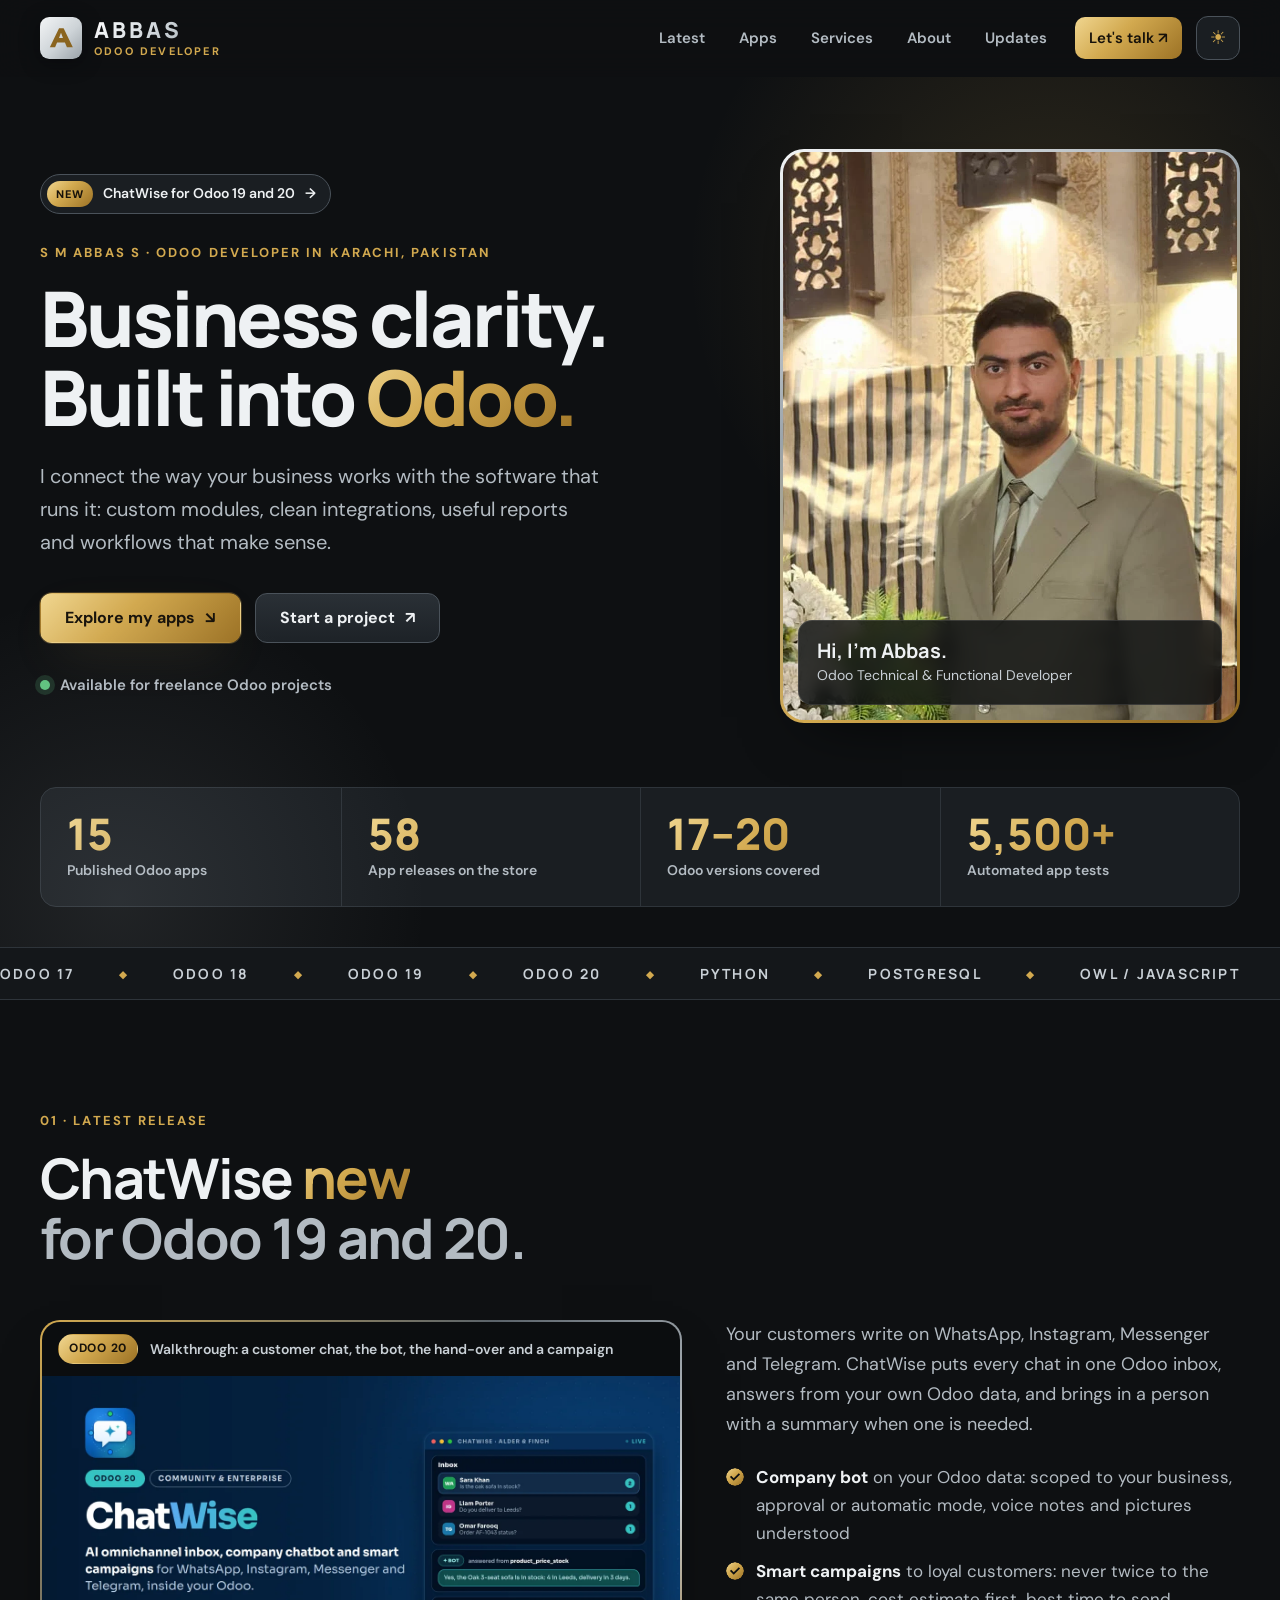
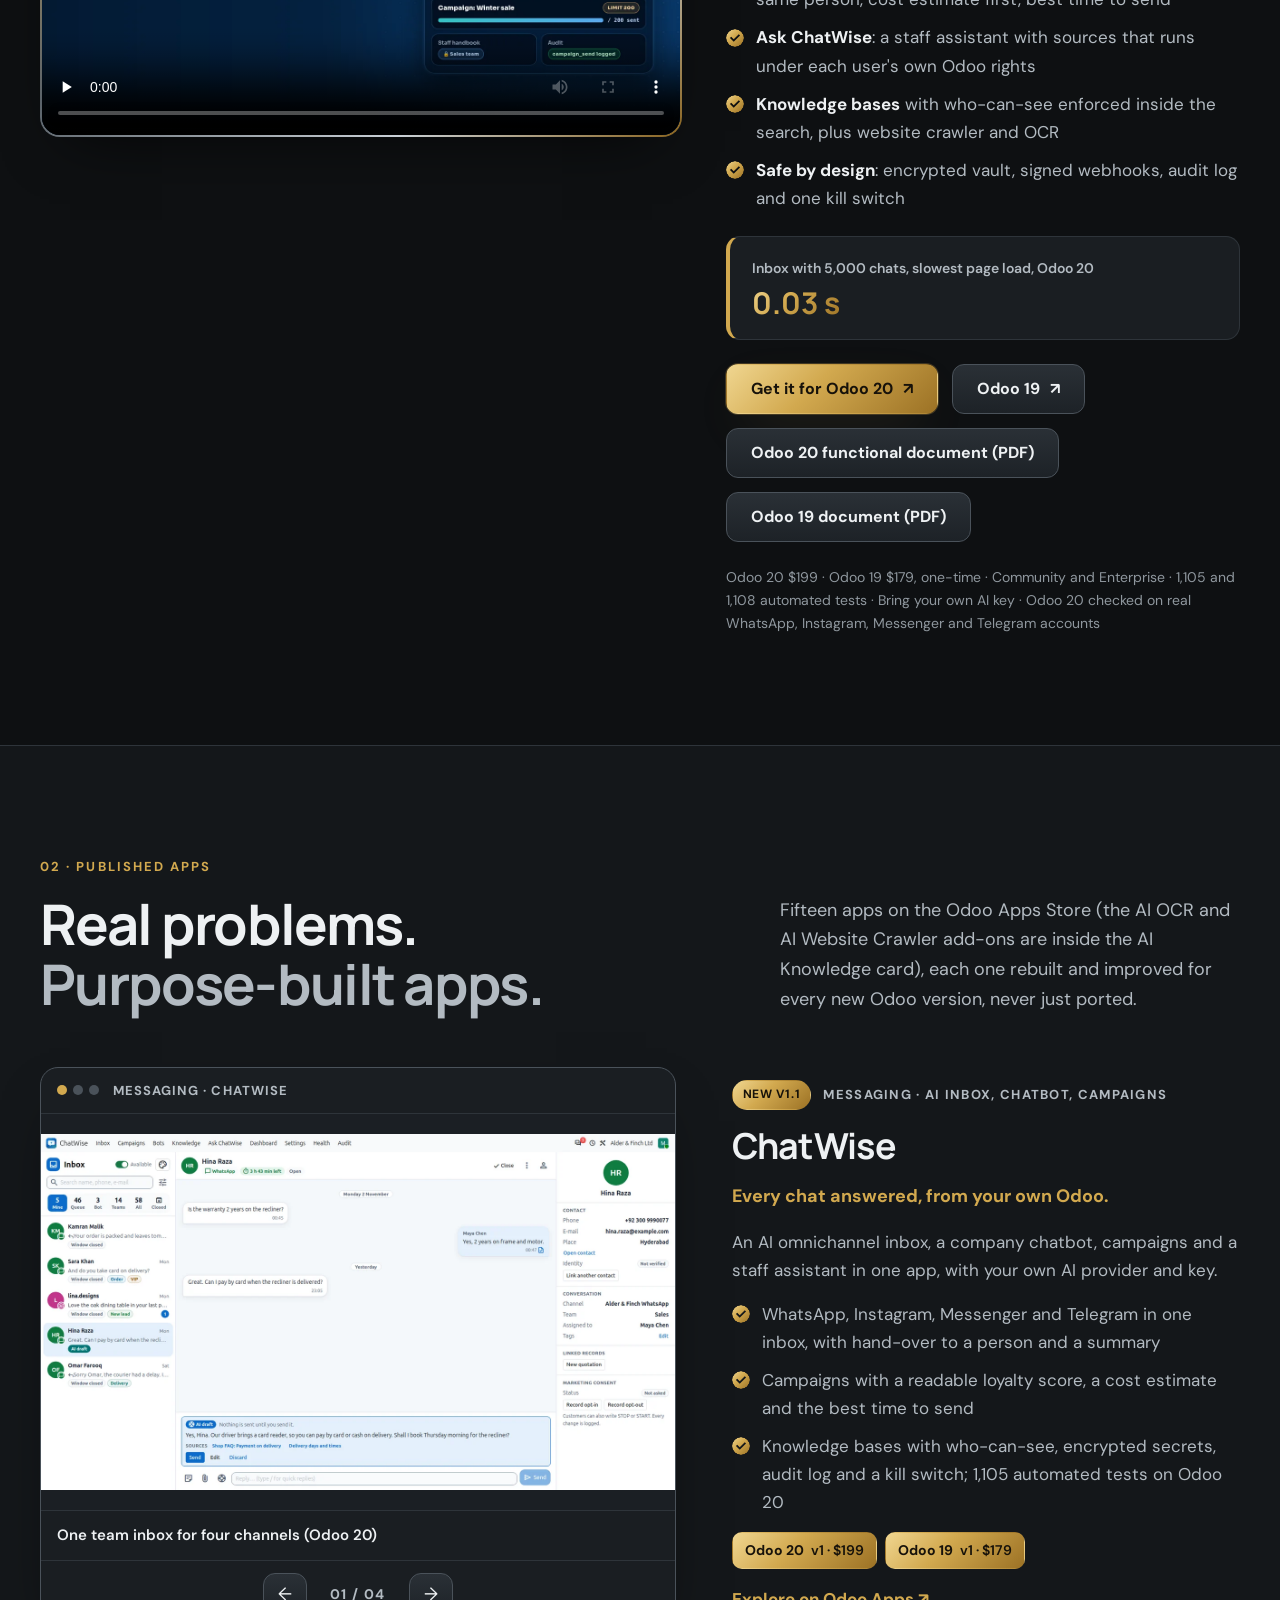
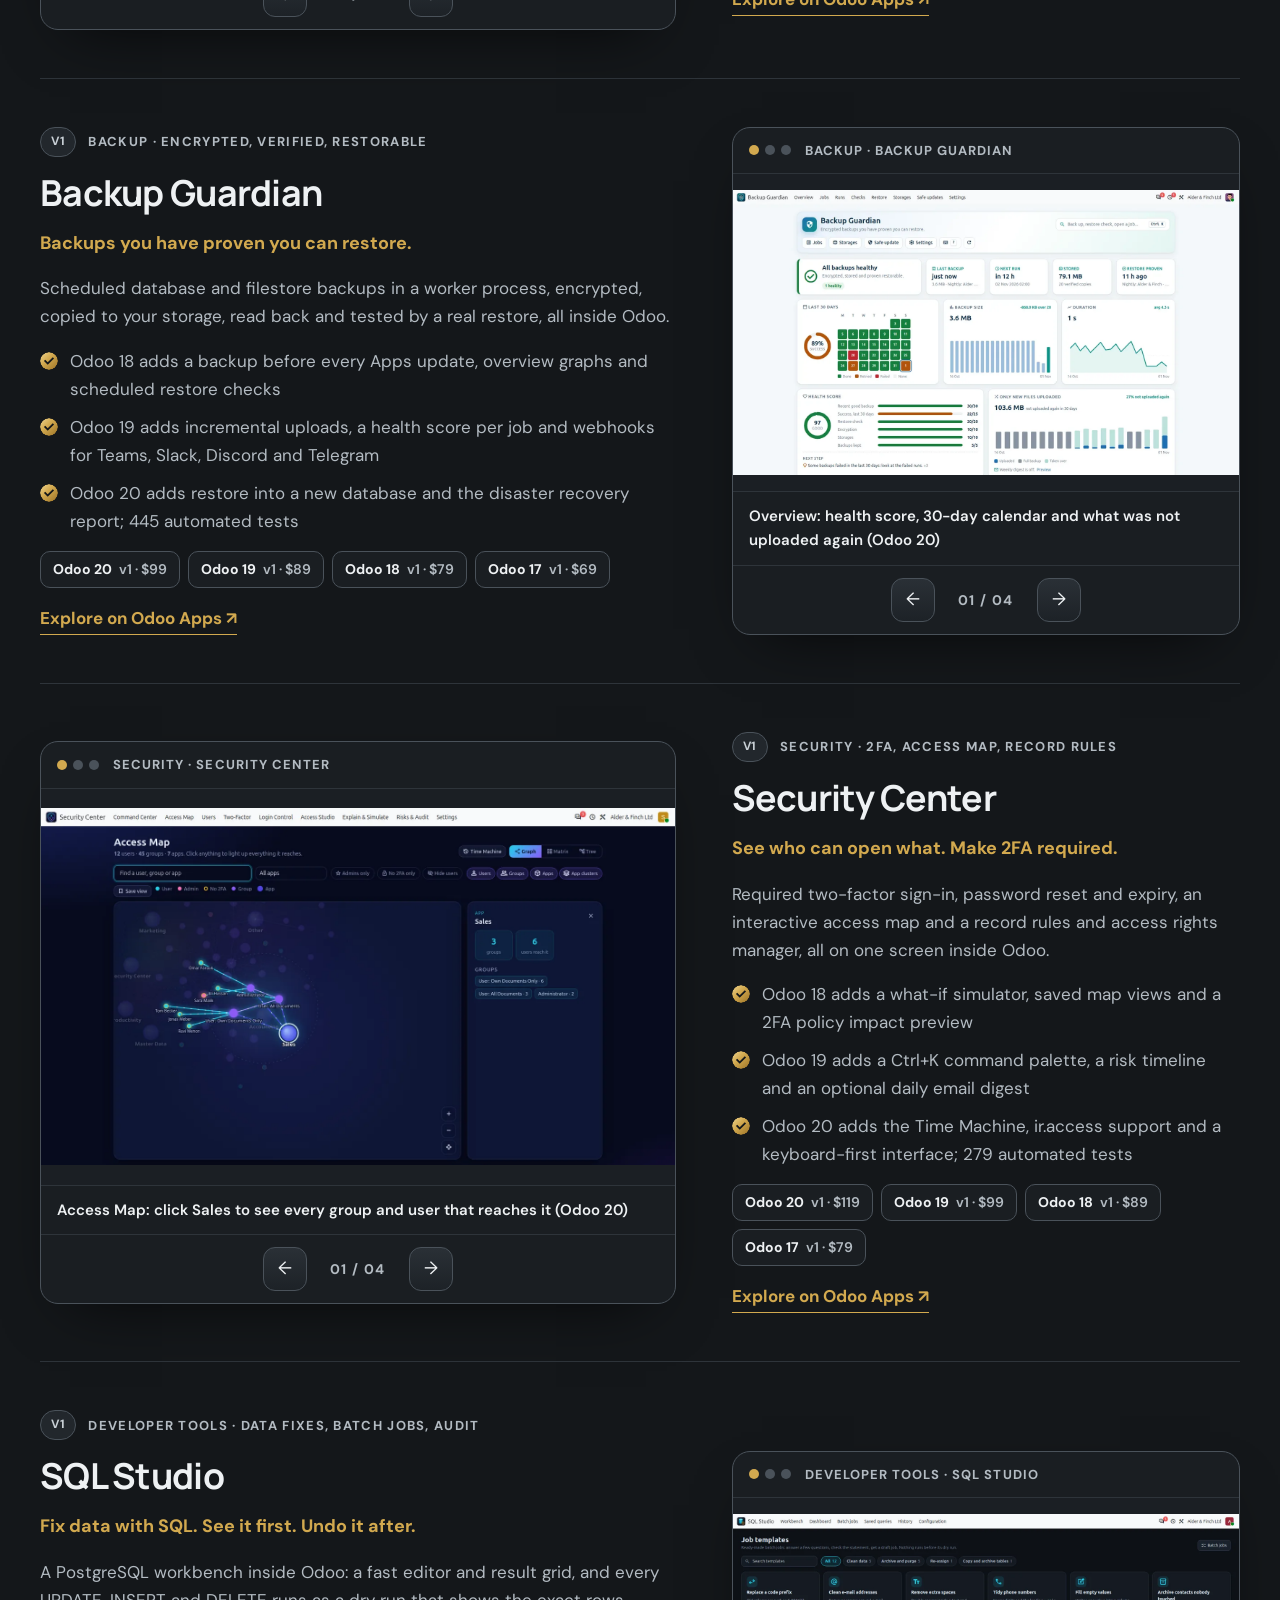
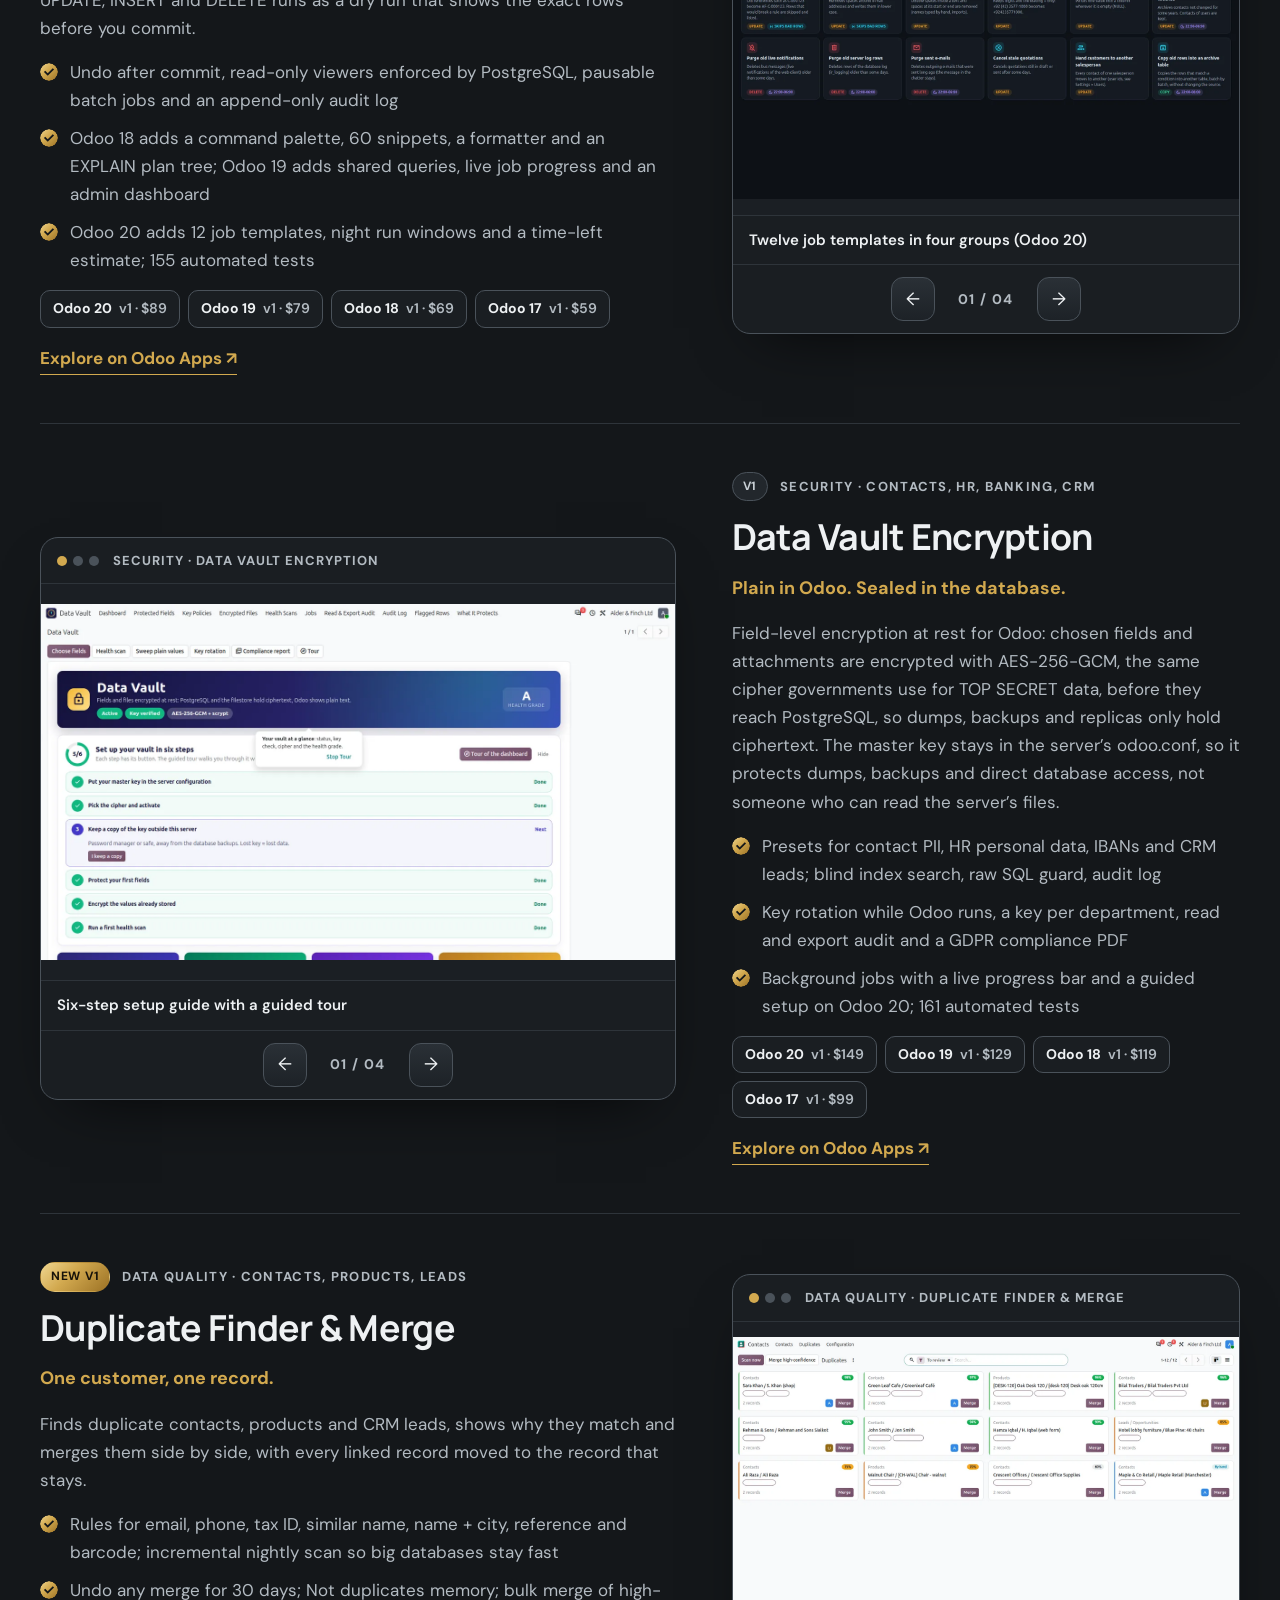
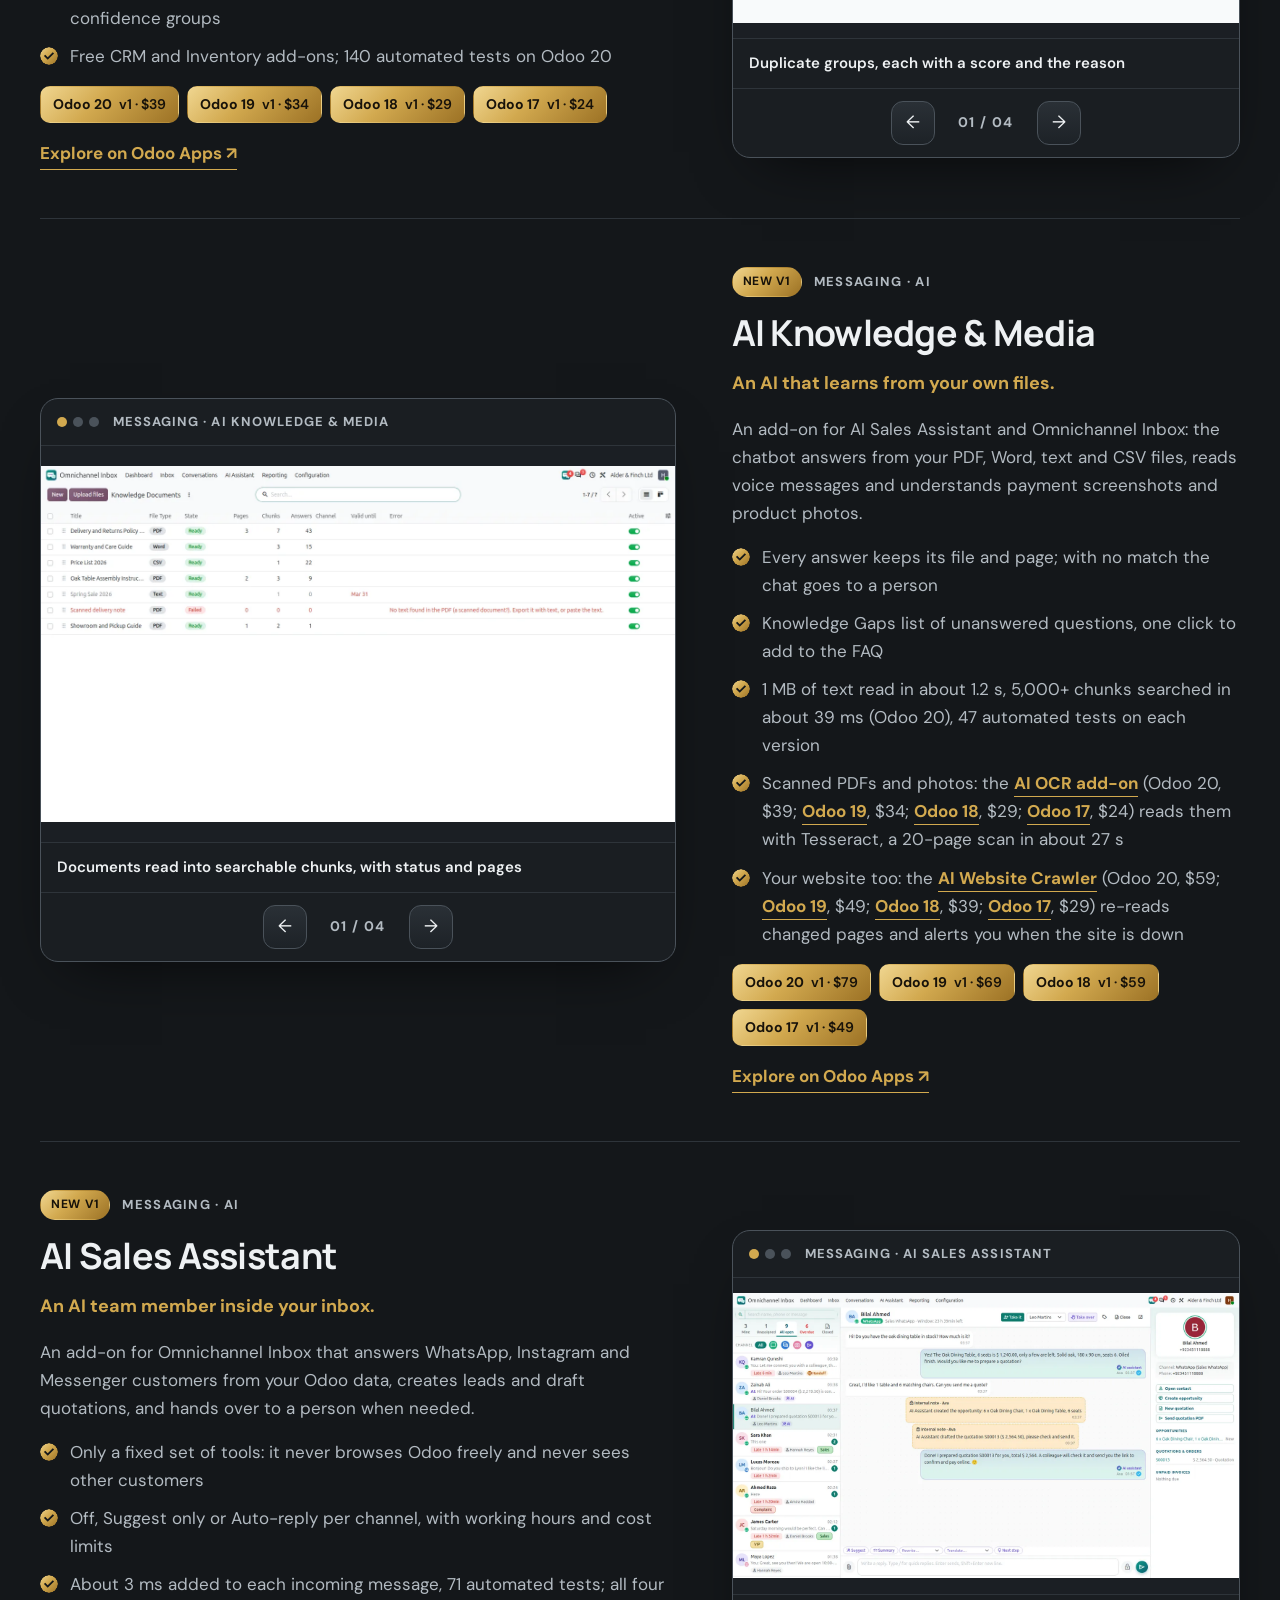
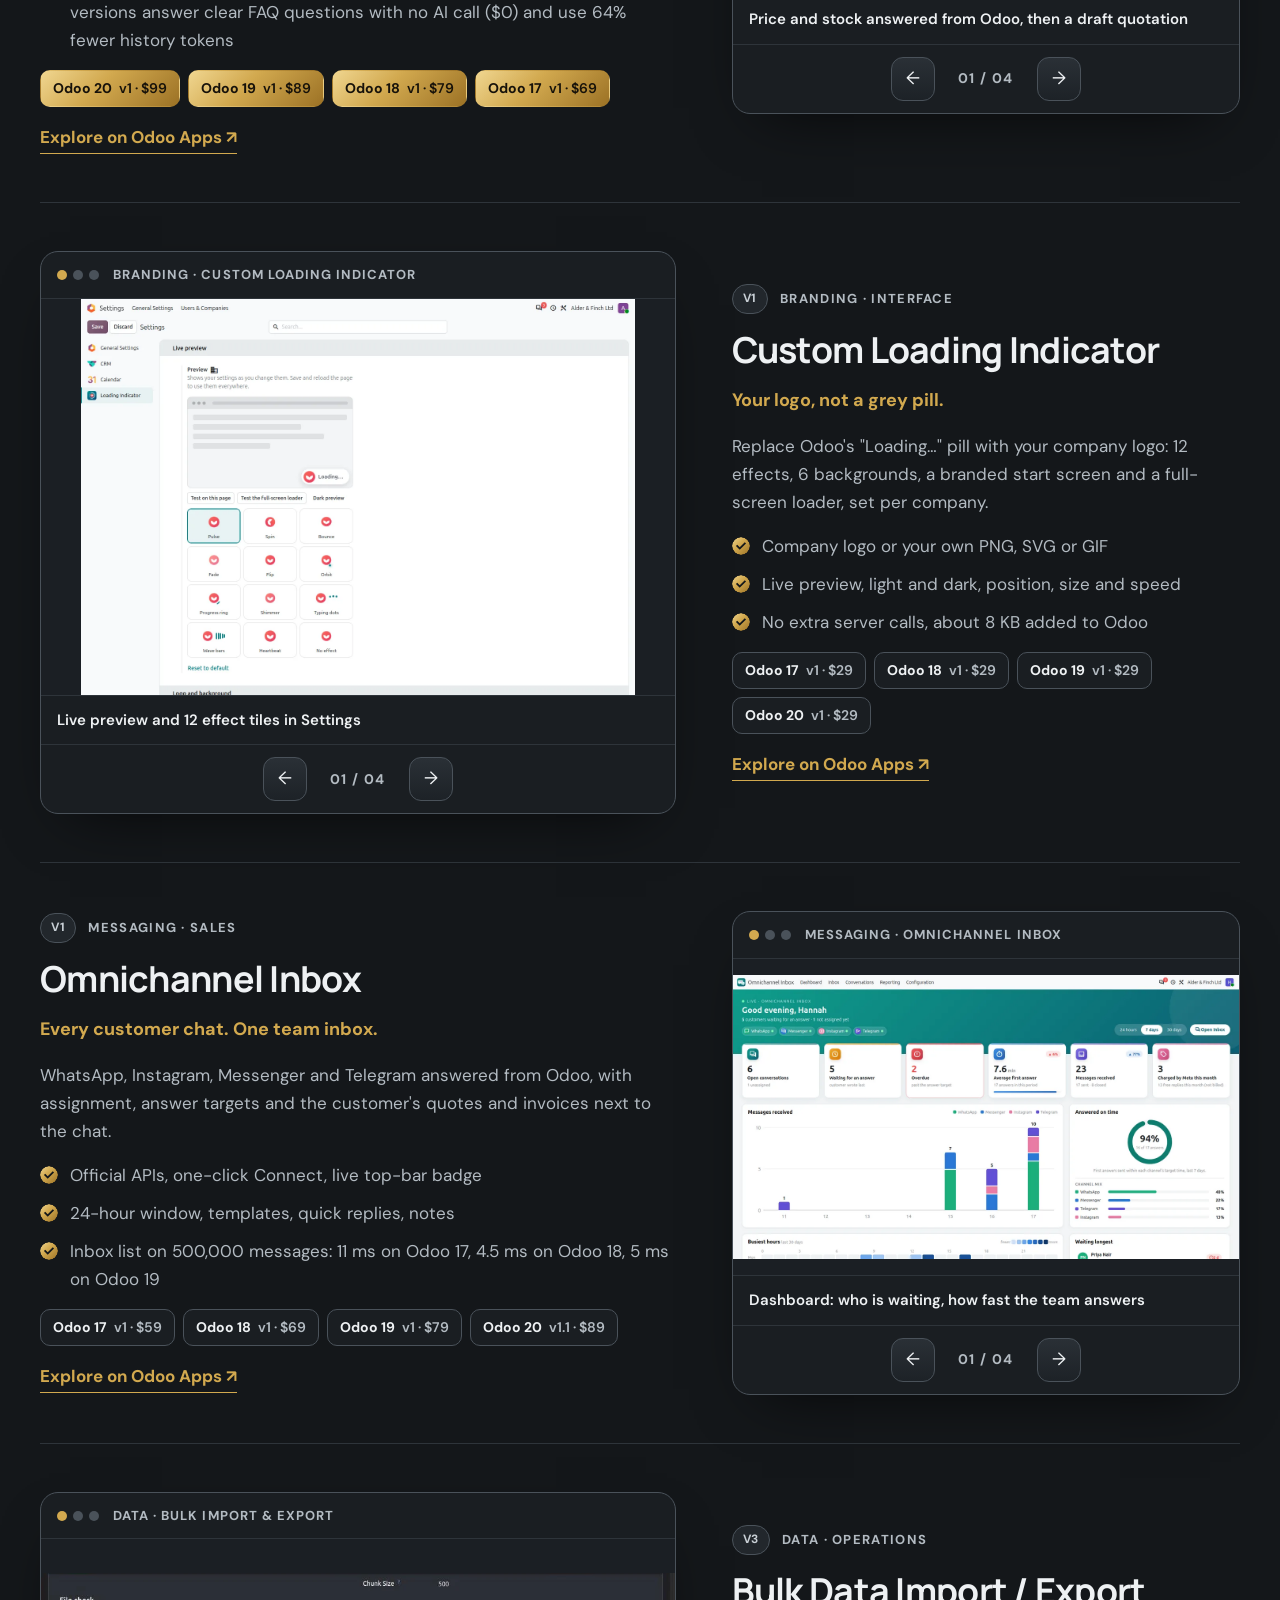
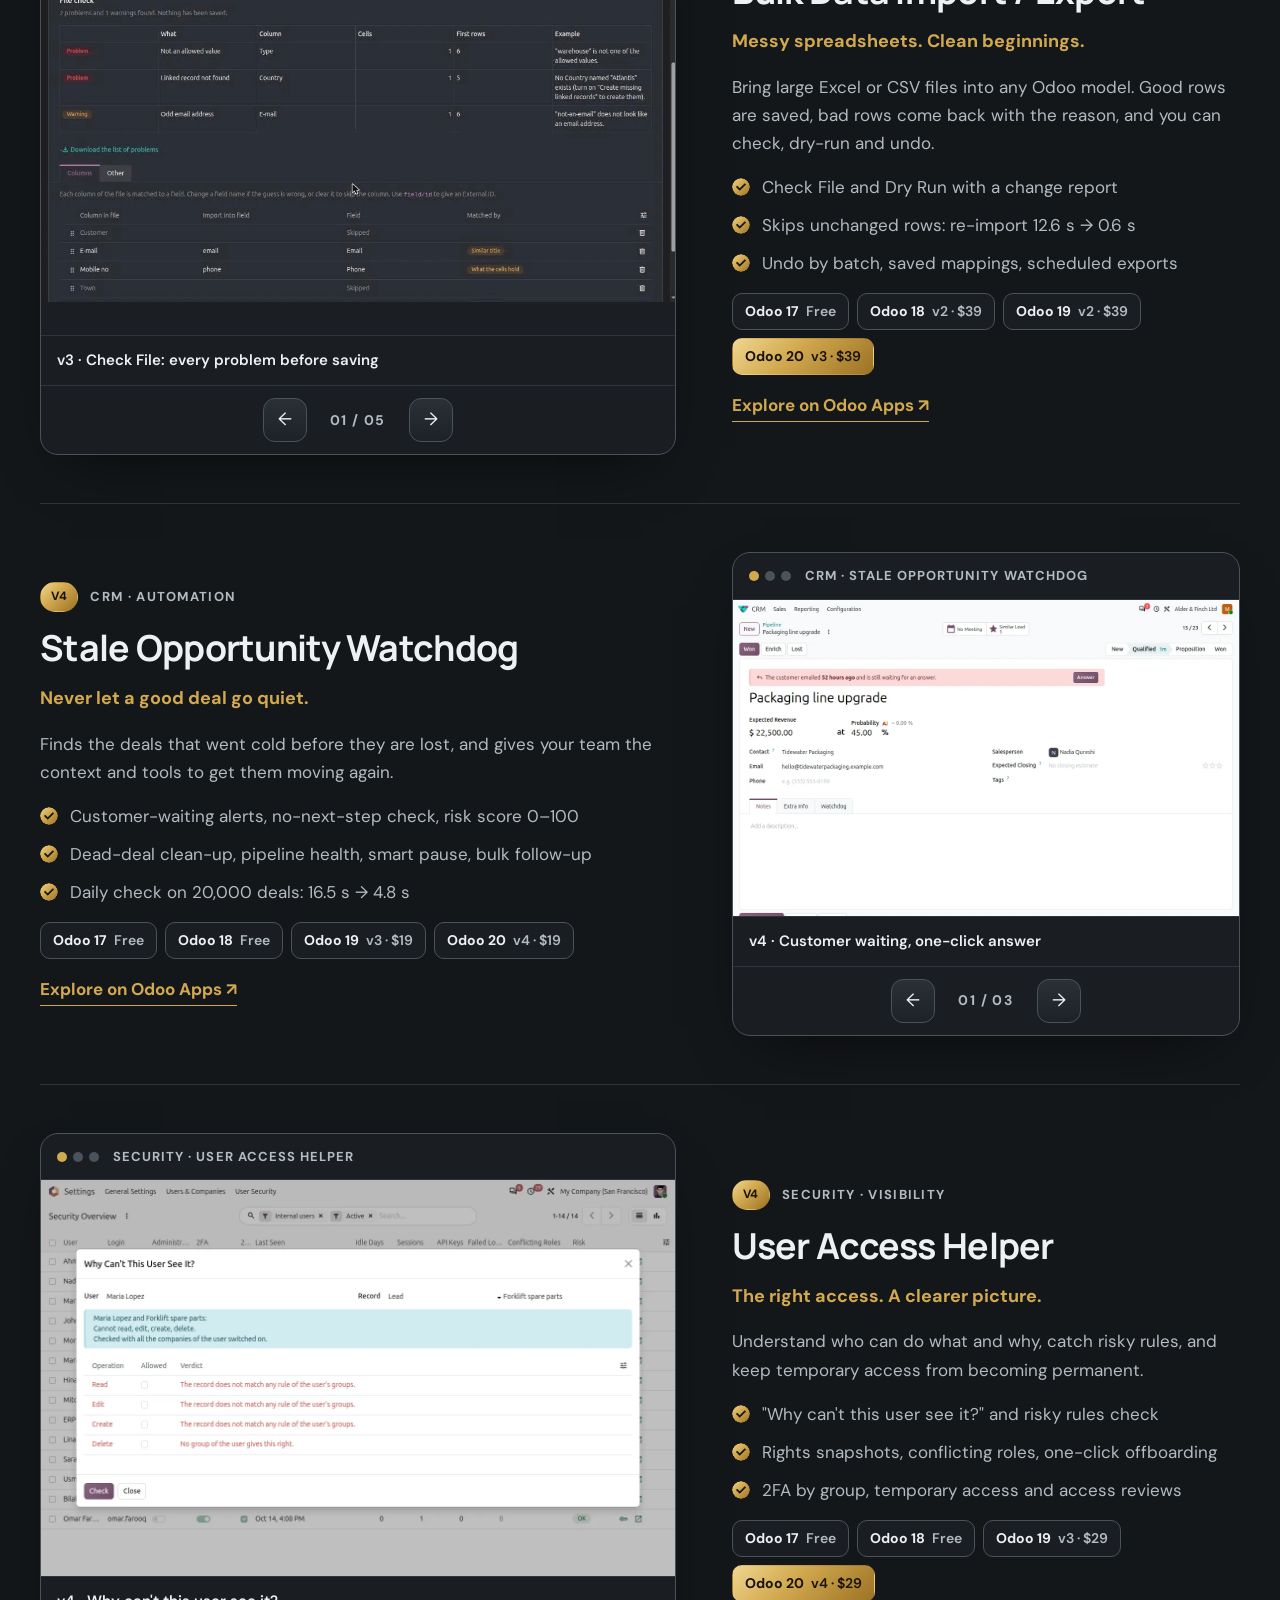
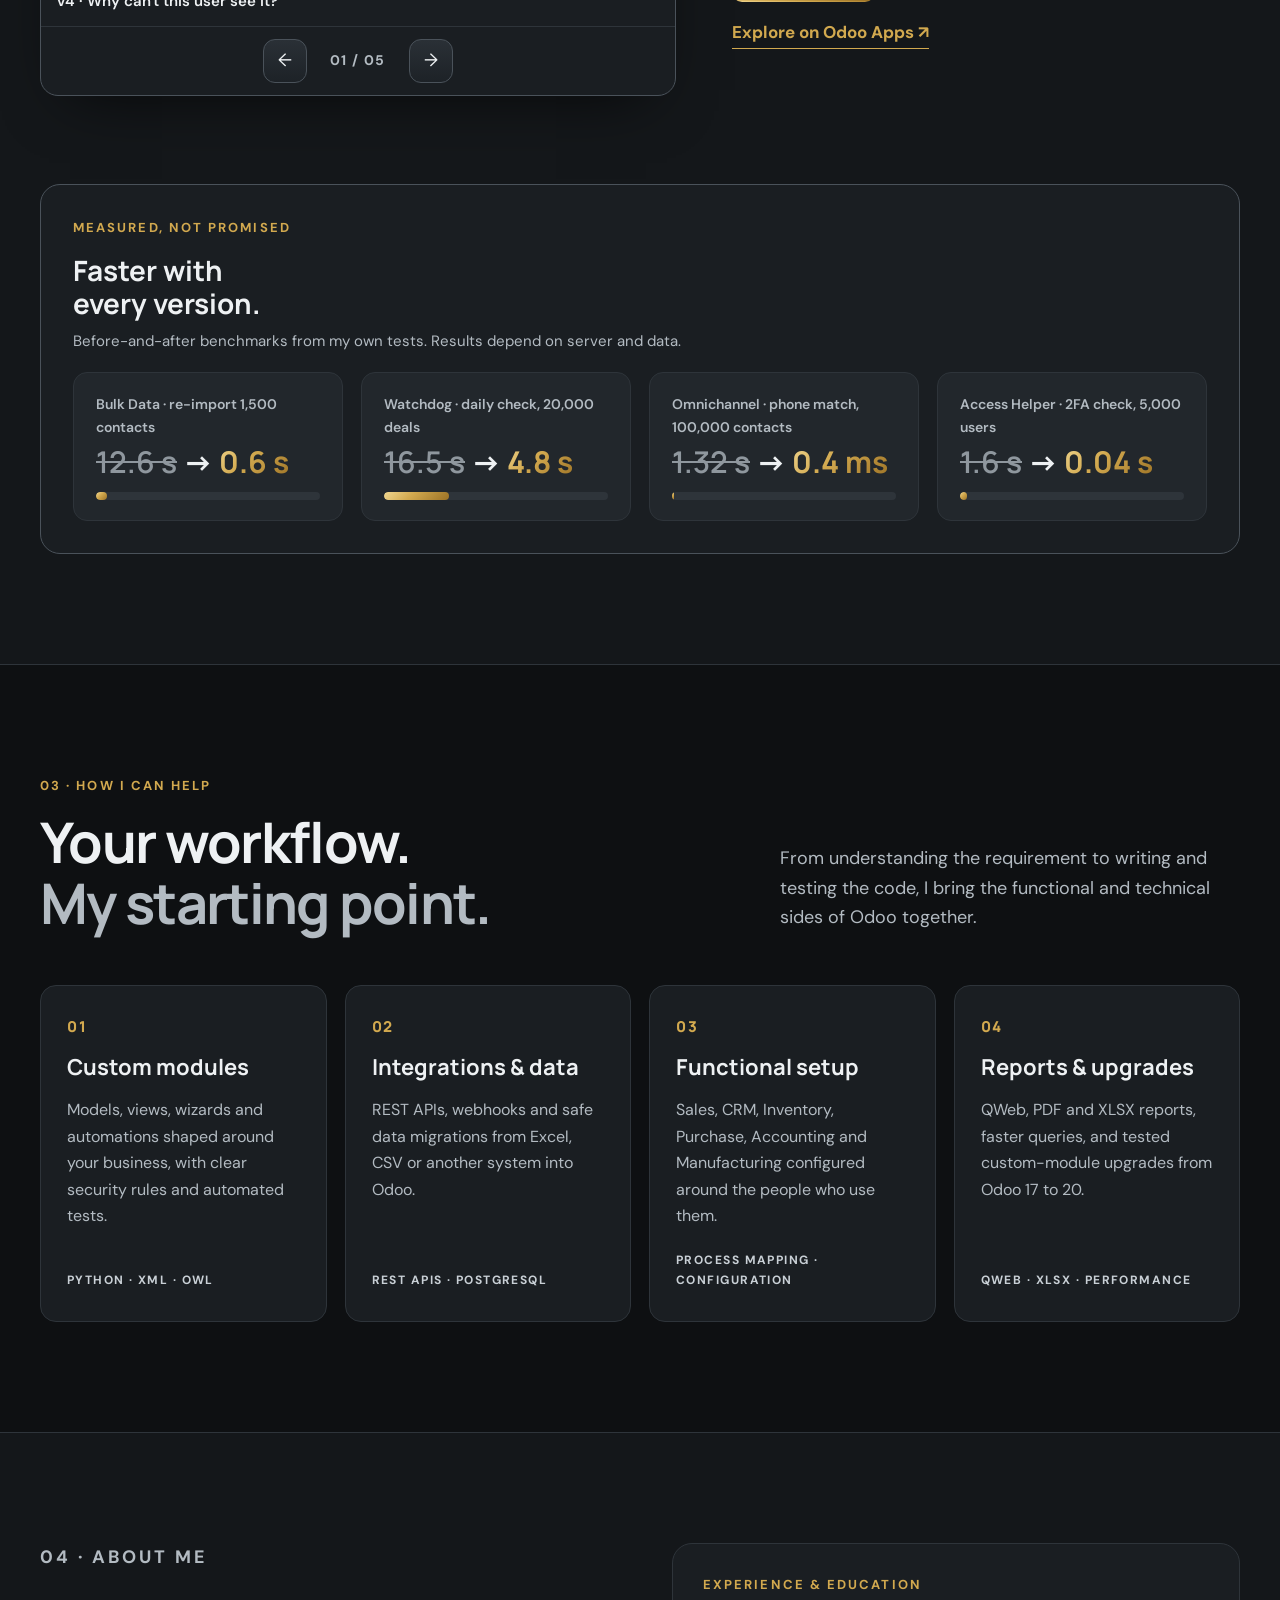
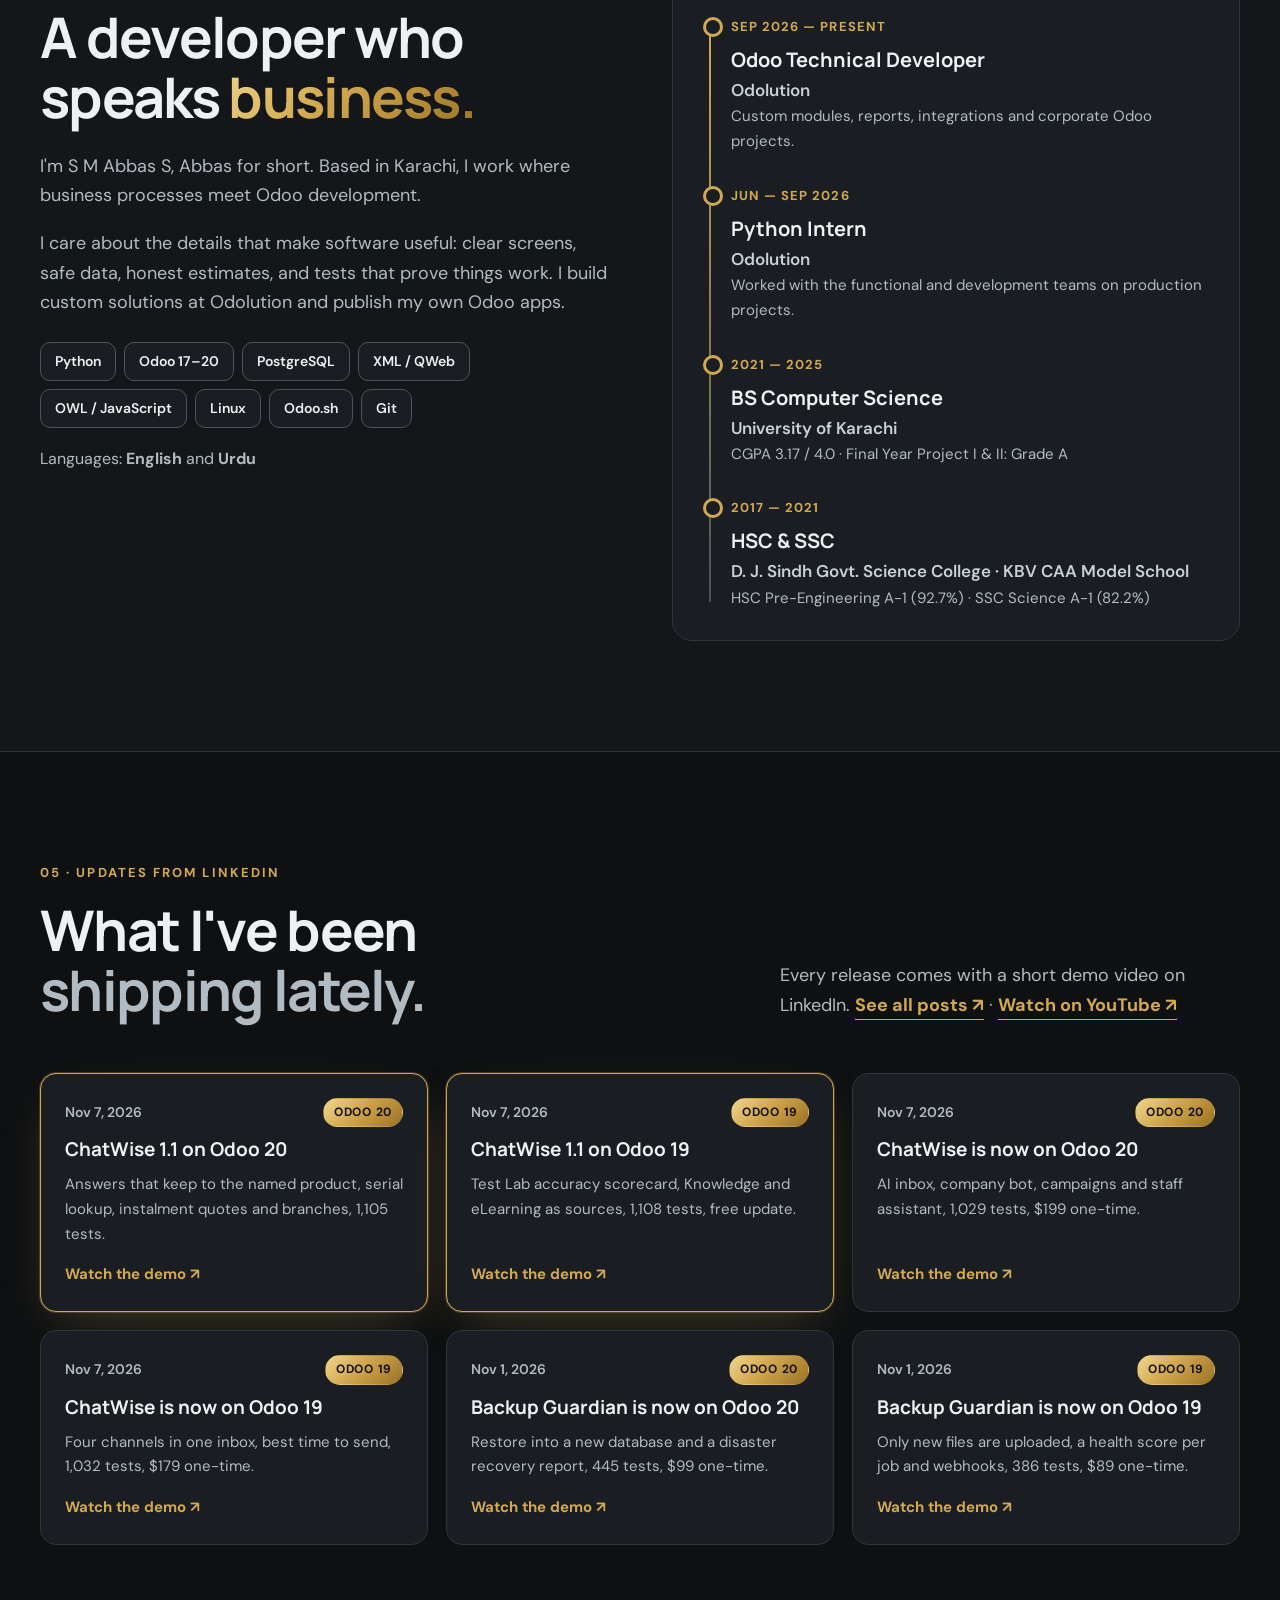
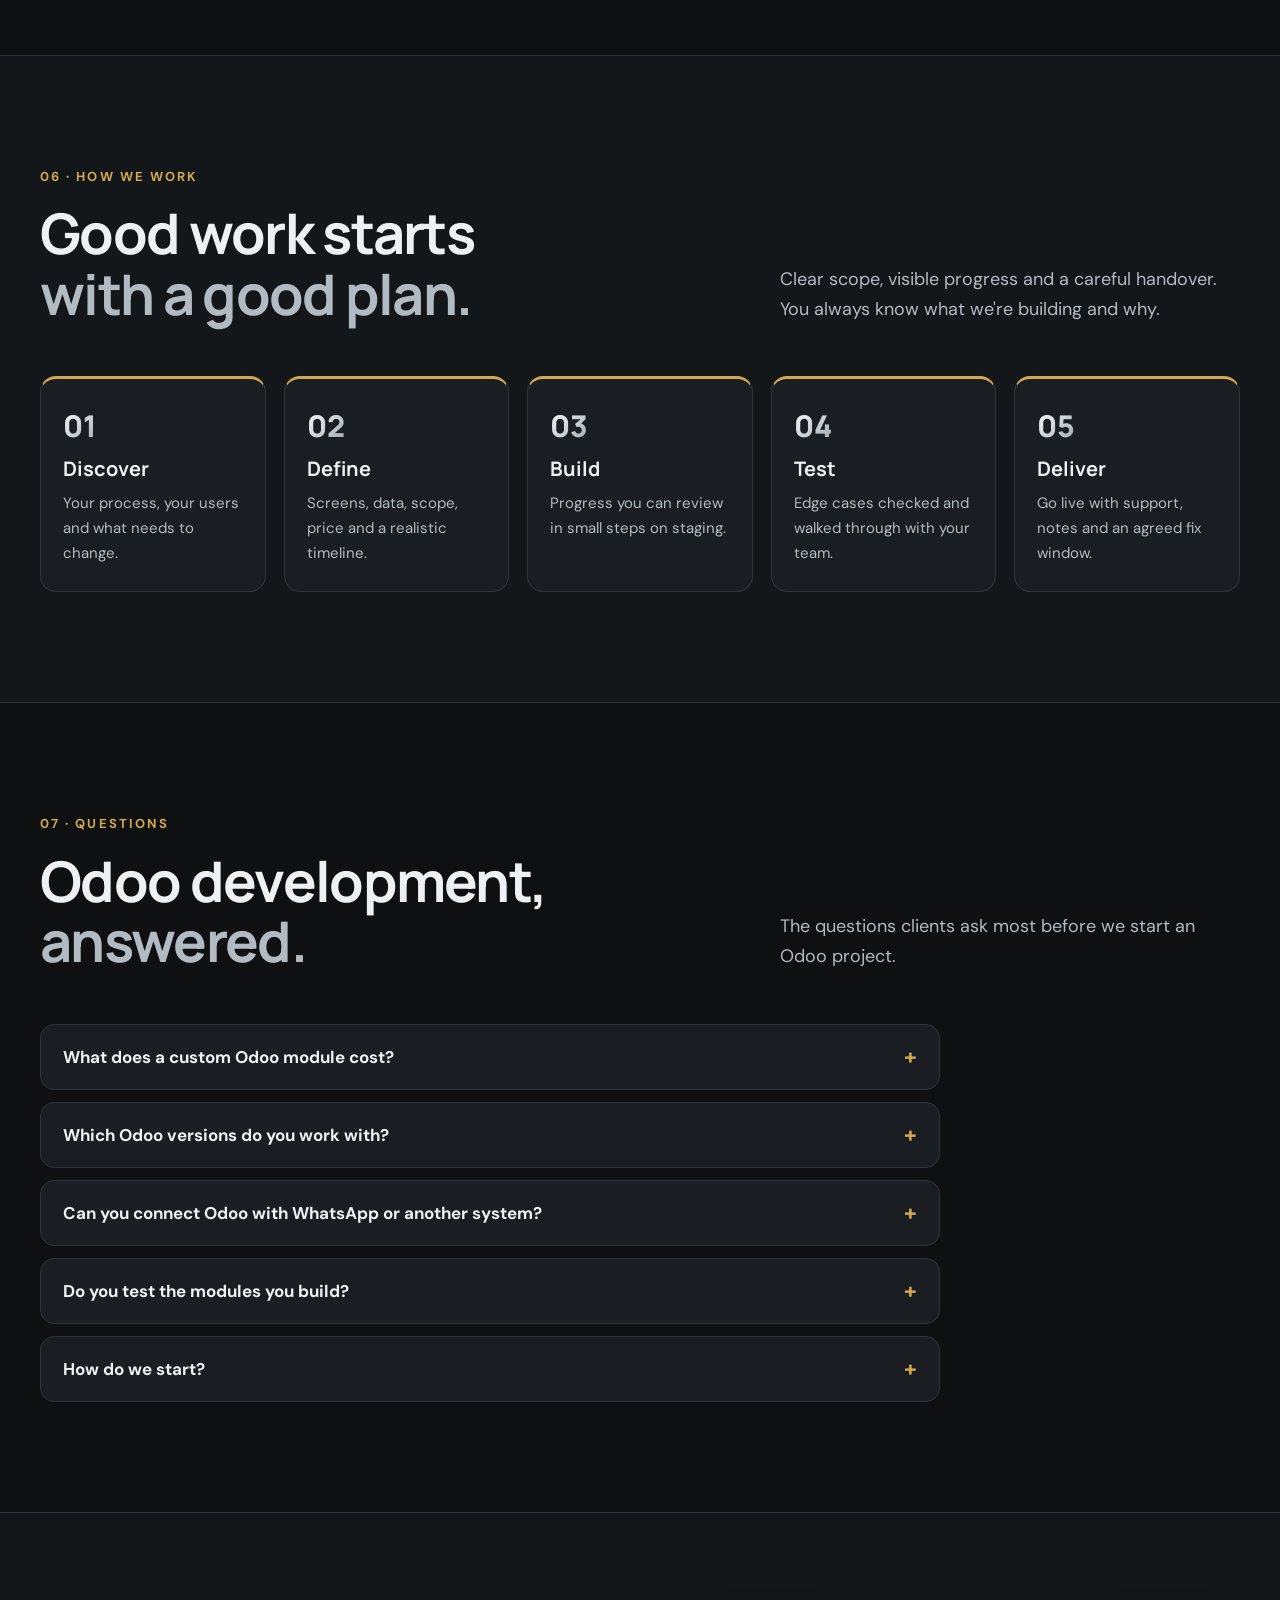
==== commit ceed8832: "ChatWise 1.1: version chip, test counts, two update posts" ====
--- a/index.html
+++ b/index.html
@@ -99,7 +99,7 @@
         <a class="btn btn-silver" href="assets/docs/ChatWise-Odoo-20-Functional-Document.pdf" target="_blank" rel="noopener">Odoo 20 functional document (PDF)</a>
         <a class="btn btn-silver" href="assets/docs/ChatWise-Odoo-19-Functional-Document.pdf" target="_blank" rel="noopener">Odoo 19 document (PDF)</a>
       </div>
-      <p class="fine">Odoo 20 $199 · Odoo 19 $179, one-time · Community and Enterprise · 1,029 and 1,032 automated tests · Bring your own AI key · Odoo 20 checked on real WhatsApp, Instagram, Messenger and Telegram accounts</p>
+      <p class="fine">Odoo 20 $199 · Odoo 19 $179, one-time · Community and Enterprise · 1,105 and 1,108 automated tests · Bring your own AI key · Odoo 20 checked on real WhatsApp, Instagram, Messenger and Telegram accounts</p>
     </div>
   </div>
 </div></section>
@@ -122,14 +122,14 @@
       <div class="gallery-nav"><button type="button" data-prev aria-label="Previous ChatWise screenshot">←</button><span class="count" aria-live="polite">01 / 04</span><button type="button" data-next aria-label="Next ChatWise screenshot">→</button></div>
     </div>
     <div class="app-copy">
-      <p class="app-meta"><span class="chip chip-gold">New v1</span><span>Messaging · AI inbox, chatbot, campaigns</span></p>
+      <p class="app-meta"><span class="chip chip-gold">New v1.1</span><span>Messaging · AI inbox, chatbot, campaigns</span></p>
       <h3>ChatWise</h3>
       <p class="app-tag">Every chat answered, from your own Odoo.</p>
       <p>An AI omnichannel inbox, a company chatbot, campaigns and a staff assistant in one app, with your own AI provider and key.</p>
       <ul class="checks">
         <li>WhatsApp, Instagram, Messenger and Telegram in one inbox, with hand-over to a person and a summary</li>
         <li>Campaigns with a readable loyalty score, a cost estimate and the best time to send</li>
-        <li>Knowledge bases with who-can-see, encrypted secrets, audit log and a kill switch; 1,029 automated tests on Odoo 20</li>
+        <li>Knowledge bases with who-can-see, encrypted secrets, audit log and a kill switch; 1,105 automated tests on Odoo 20</li>
       </ul>
       <ul class="versions" aria-label="Available versions">
         <li class="is-new"><b>20</b> v1 · $199</li>
@@ -547,12 +547,12 @@
     <p>Every release comes with a short demo video on LinkedIn. <a class="link" href="https://www.linkedin.com/in/sm-abbas-odoo/recent-activity/all/" target="_blank" rel="noopener">See all posts ↗</a> · <a class="link" href="https://www.youtube.com/@abbas-odoo" target="_blank" rel="noopener">Watch on YouTube ↗</a></p>
   </div>
   <ol class="posts">
-    <li class="post is-new"><a href="https://www.linkedin.com/feed/update/urn:li:activity:7524591968190873600/" target="_blank" rel="noopener"><span class="post-top"><time datetime="2026-11-07">Nov 7, 2026</time><span class="chip chip-gold">Odoo 20</span></span><h3>ChatWise is now on Odoo 20</h3><p>AI inbox, company bot, campaigns and staff assistant, 1,029 tests, $199 one-time.</p><span class="post-cta">Watch the demo ↗</span></a></li>
-    <li class="post is-new"><a href="https://www.linkedin.com/feed/update/urn:li:activity:7524591197395316736/" target="_blank" rel="noopener"><span class="post-top"><time datetime="2026-11-07">Nov 7, 2026</time><span class="chip chip-gold">Odoo 19</span></span><h3>ChatWise is now on Odoo 19</h3><p>Four channels in one inbox, best time to send, 1,032 tests, $179 one-time.</p><span class="post-cta">Watch the demo ↗</span></a></li>
+    <li class="post is-new"><a href="https://www.linkedin.com/feed/update/urn:li:activity:7524853304141656064/" target="_blank" rel="noopener"><span class="post-top"><time datetime="2026-11-07">Nov 7, 2026</time><span class="chip chip-gold">Odoo 20</span></span><h3>ChatWise 1.1 on Odoo 20</h3><p>Answers that keep to the named product, serial lookup, instalment quotes and branches, 1,105 tests.</p><span class="post-cta">Watch the demo ↗</span></a></li>
+    <li class="post is-new"><a href="https://www.linkedin.com/feed/update/urn:li:activity:7524849060013350912/" target="_blank" rel="noopener"><span class="post-top"><time datetime="2026-11-07">Nov 7, 2026</time><span class="chip chip-gold">Odoo 19</span></span><h3>ChatWise 1.1 on Odoo 19</h3><p>Test Lab accuracy scorecard, Knowledge and eLearning as sources, 1,108 tests, free update.</p><span class="post-cta">Watch the demo ↗</span></a></li>
+    <li class="post"><a href="https://www.linkedin.com/feed/update/urn:li:activity:7524591968190873600/" target="_blank" rel="noopener"><span class="post-top"><time datetime="2026-11-07">Nov 7, 2026</time><span class="chip chip-gold">Odoo 20</span></span><h3>ChatWise is now on Odoo 20</h3><p>AI inbox, company bot, campaigns and staff assistant, 1,029 tests, $199 one-time.</p><span class="post-cta">Watch the demo ↗</span></a></li>
+    <li class="post"><a href="https://www.linkedin.com/feed/update/urn:li:activity:7524591197395316736/" target="_blank" rel="noopener"><span class="post-top"><time datetime="2026-11-07">Nov 7, 2026</time><span class="chip chip-gold">Odoo 19</span></span><h3>ChatWise is now on Odoo 19</h3><p>Four channels in one inbox, best time to send, 1,032 tests, $179 one-time.</p><span class="post-cta">Watch the demo ↗</span></a></li>
     <li class="post"><a href="https://www.linkedin.com/feed/update/urn:li:activity:7522601015855194112/" target="_blank" rel="noopener"><span class="post-top"><time datetime="2026-11-01">Nov 1, 2026</time><span class="chip chip-gold">Odoo 20</span></span><h3>Backup Guardian is now on Odoo 20</h3><p>Restore into a new database and a disaster recovery report, 445 tests, $99 one-time.</p><span class="post-cta">Watch the demo ↗</span></a></li>
     <li class="post"><a href="https://www.linkedin.com/feed/update/urn:li:activity:7522600190269136896/" target="_blank" rel="noopener"><span class="post-top"><time datetime="2026-11-01">Nov 1, 2026</time><span class="chip chip-gold">Odoo 19</span></span><h3>Backup Guardian is now on Odoo 19</h3><p>Only new files are uploaded, a health score per job and webhooks, 386 tests, $89 one-time.</p><span class="post-cta">Watch the demo ↗</span></a></li>
-    <li class="post"><a href="https://www.linkedin.com/feed/update/urn:li:activity:7522599097569009664/" target="_blank" rel="noopener"><span class="post-top"><time datetime="2026-11-01">Nov 1, 2026</time><span class="chip chip-gold">Odoo 18</span></span><h3>Backup Guardian is now on Odoo 18</h3><p>A backup before every Apps update, overview graphs and scheduled restore checks, 297 tests, $79 one-time.</p><span class="post-cta">Watch the demo ↗</span></a></li>
-    <li class="post"><a href="https://www.linkedin.com/feed/update/urn:li:activity:7522597791722893312/" target="_blank" rel="noopener"><span class="post-top"><time datetime="2026-11-01">Nov 1, 2026</time><span class="chip chip-gold">Odoo 17</span></span><h3>Backup Guardian is now on Odoo 17</h3><p>Encrypted backups to S3, Nextcloud and SFTP with a restore check, 240 tests, $69 one-time.</p><span class="post-cta">Watch the demo ↗</span></a></li>
   </ol>
 </div></section>
 
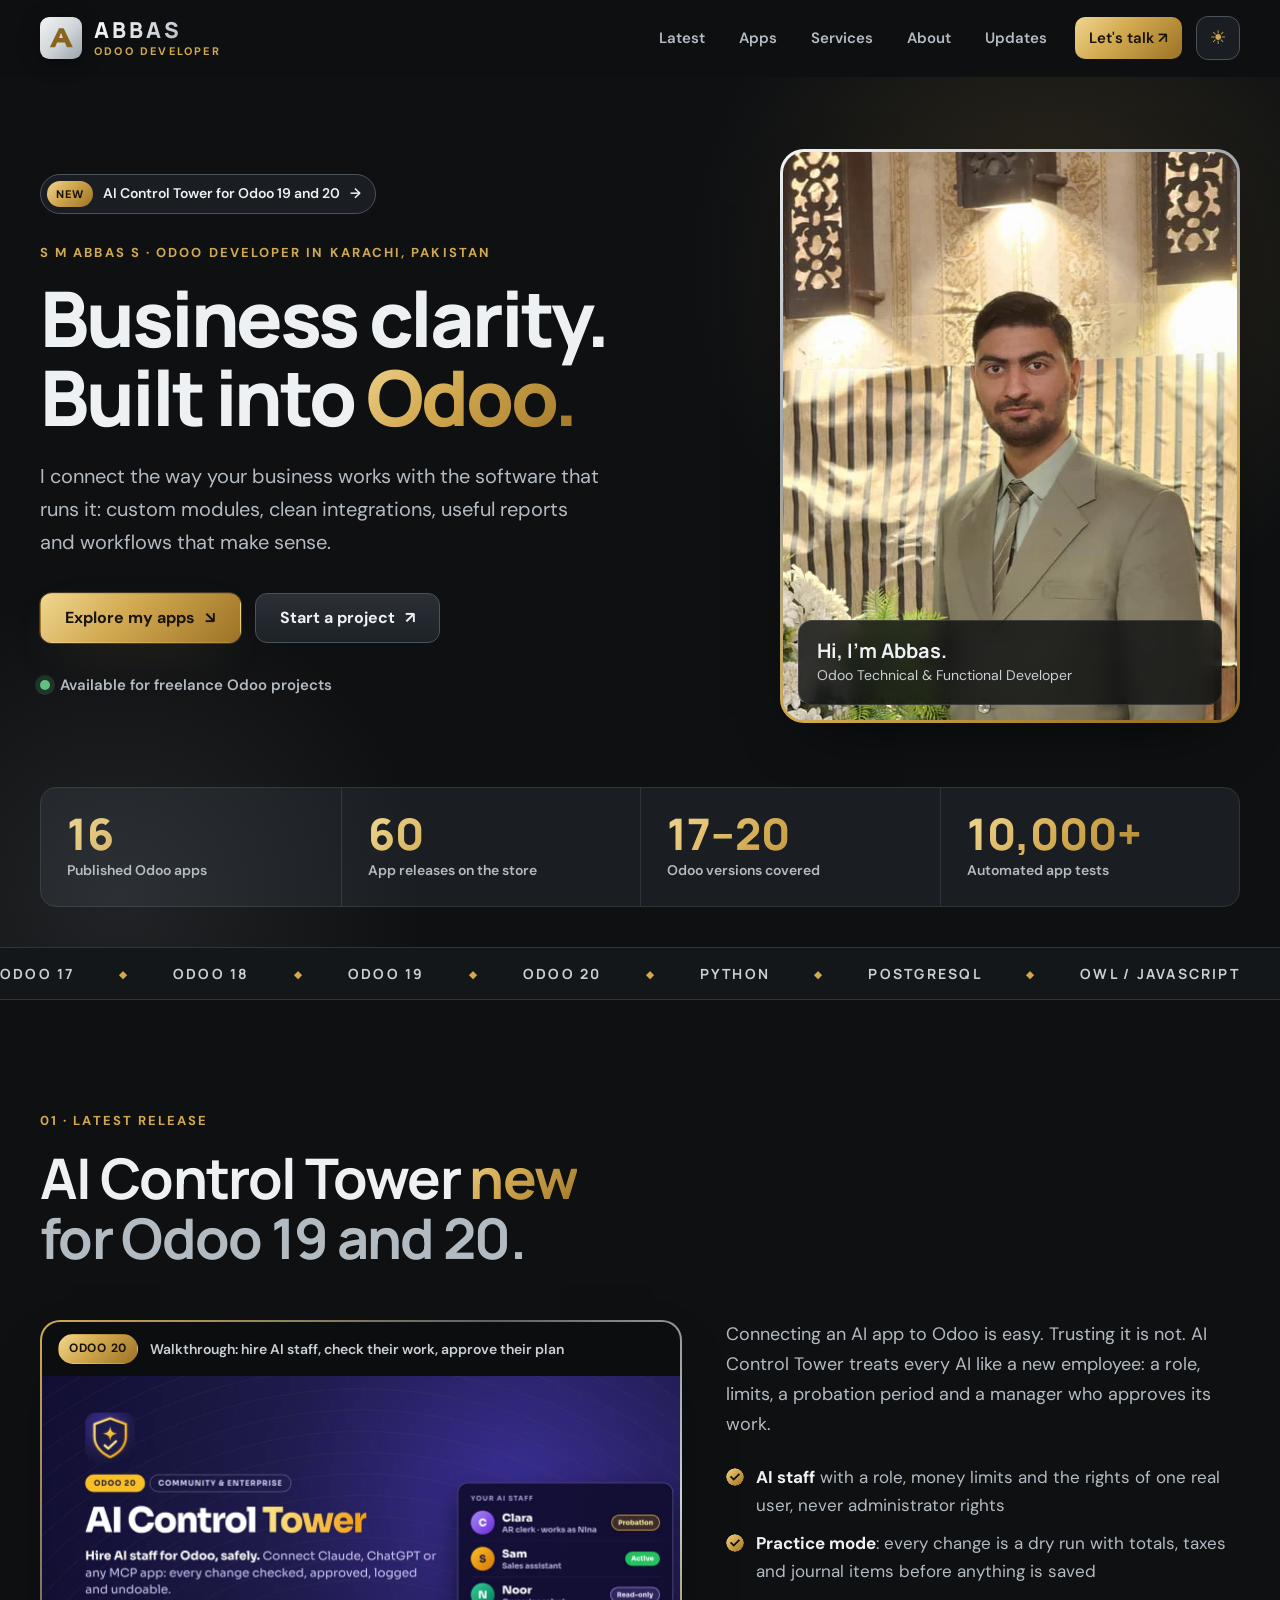
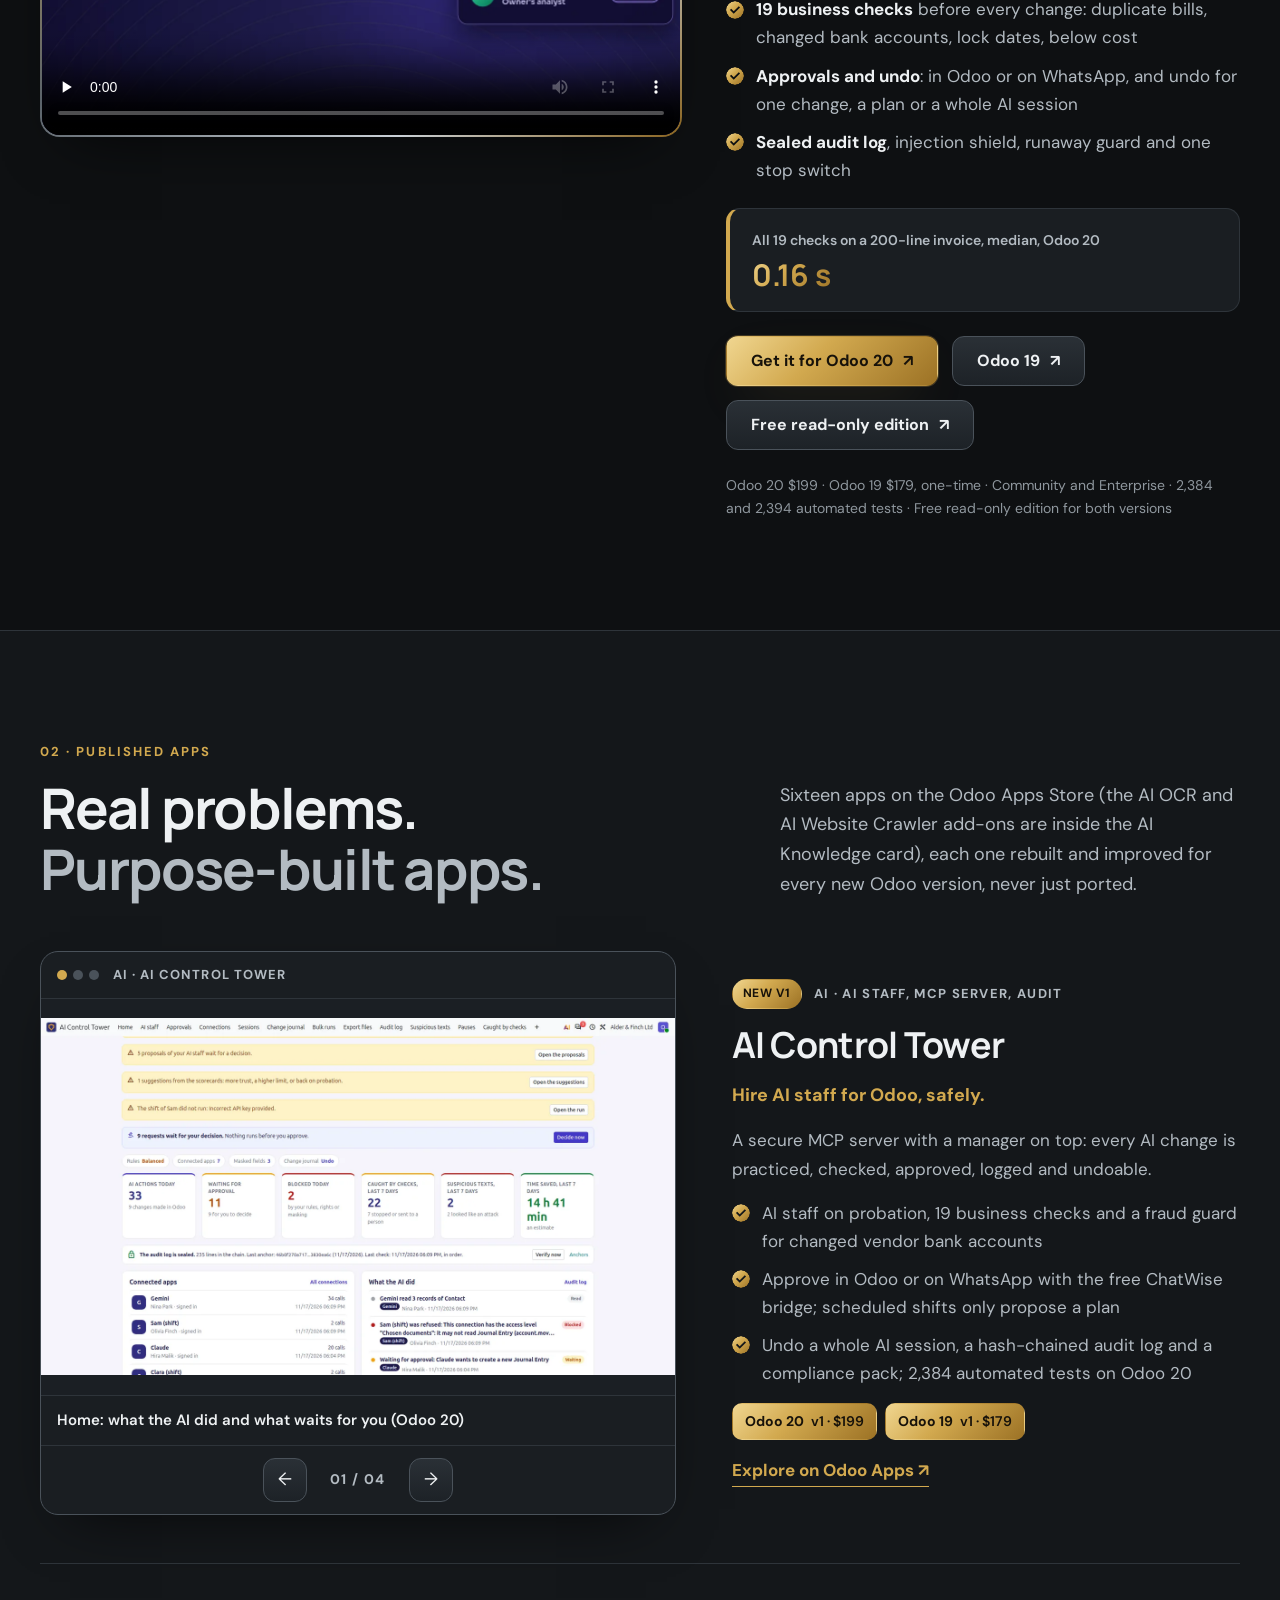
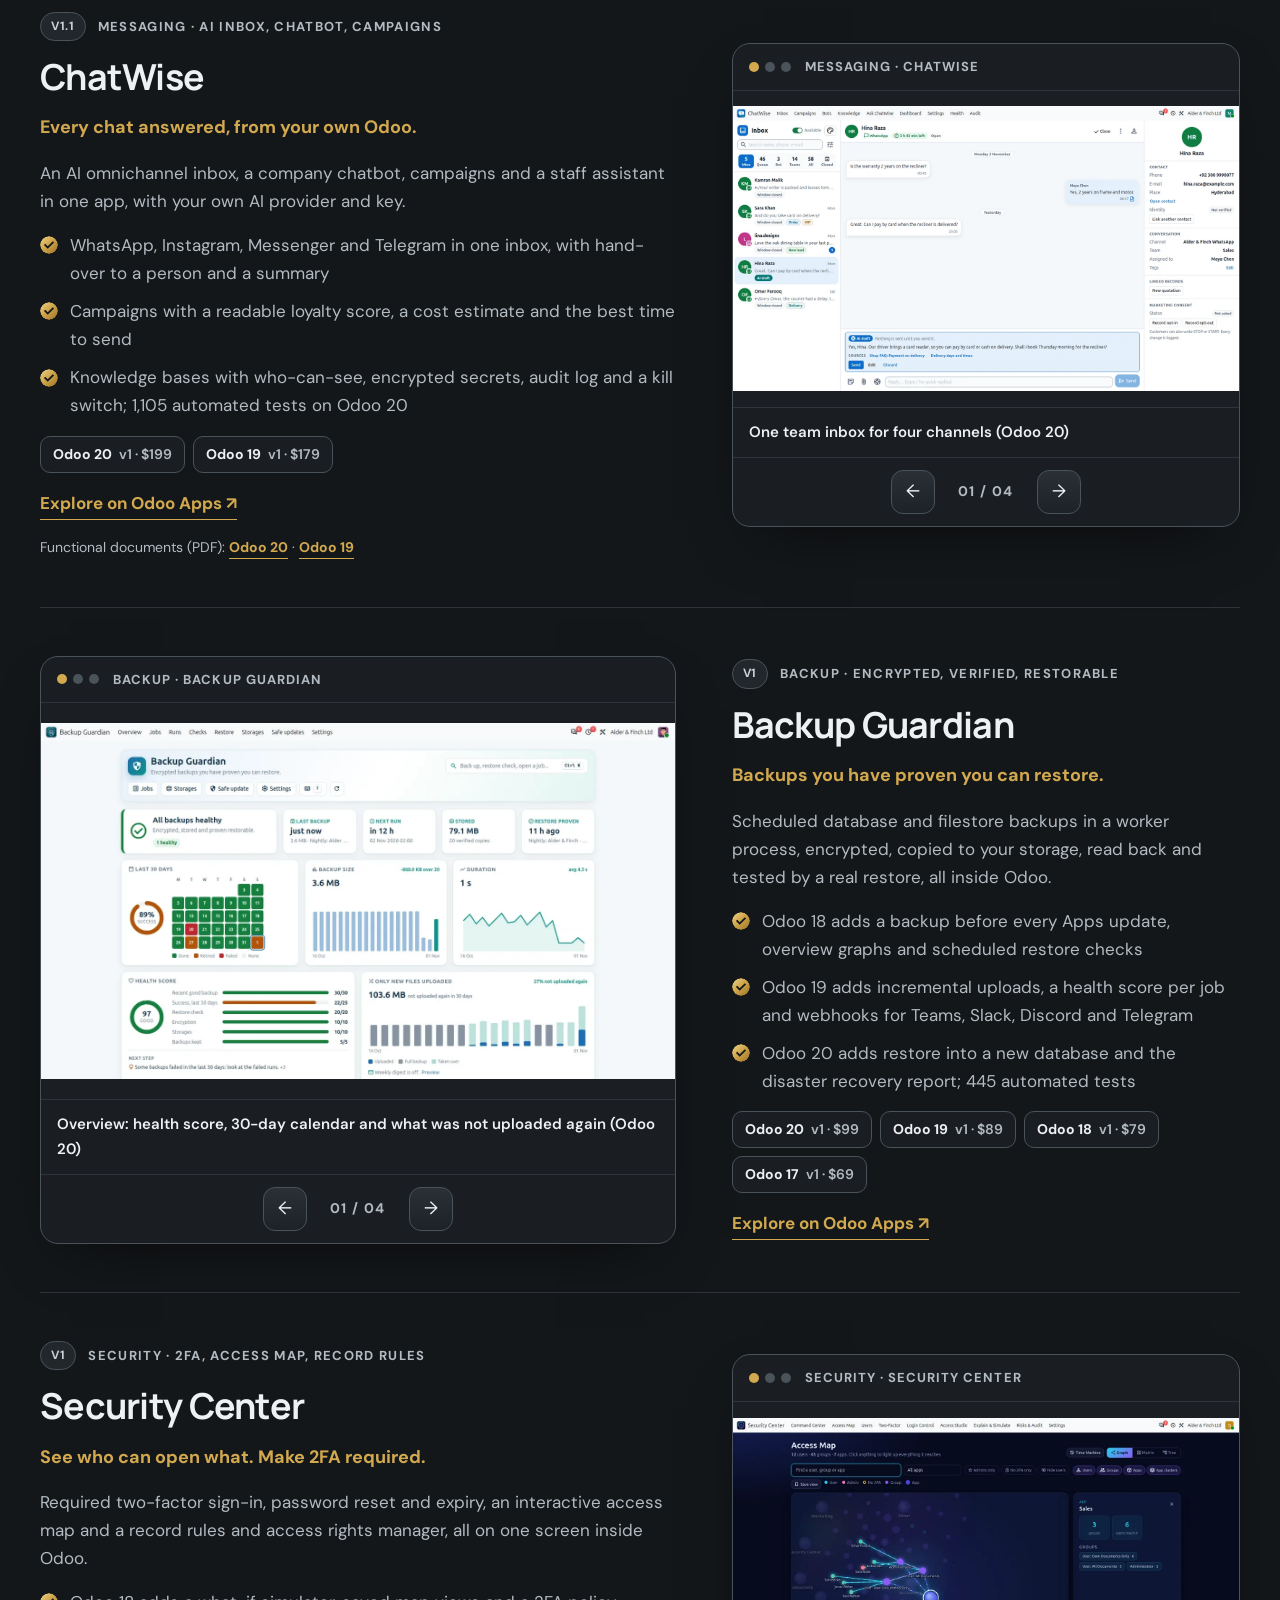
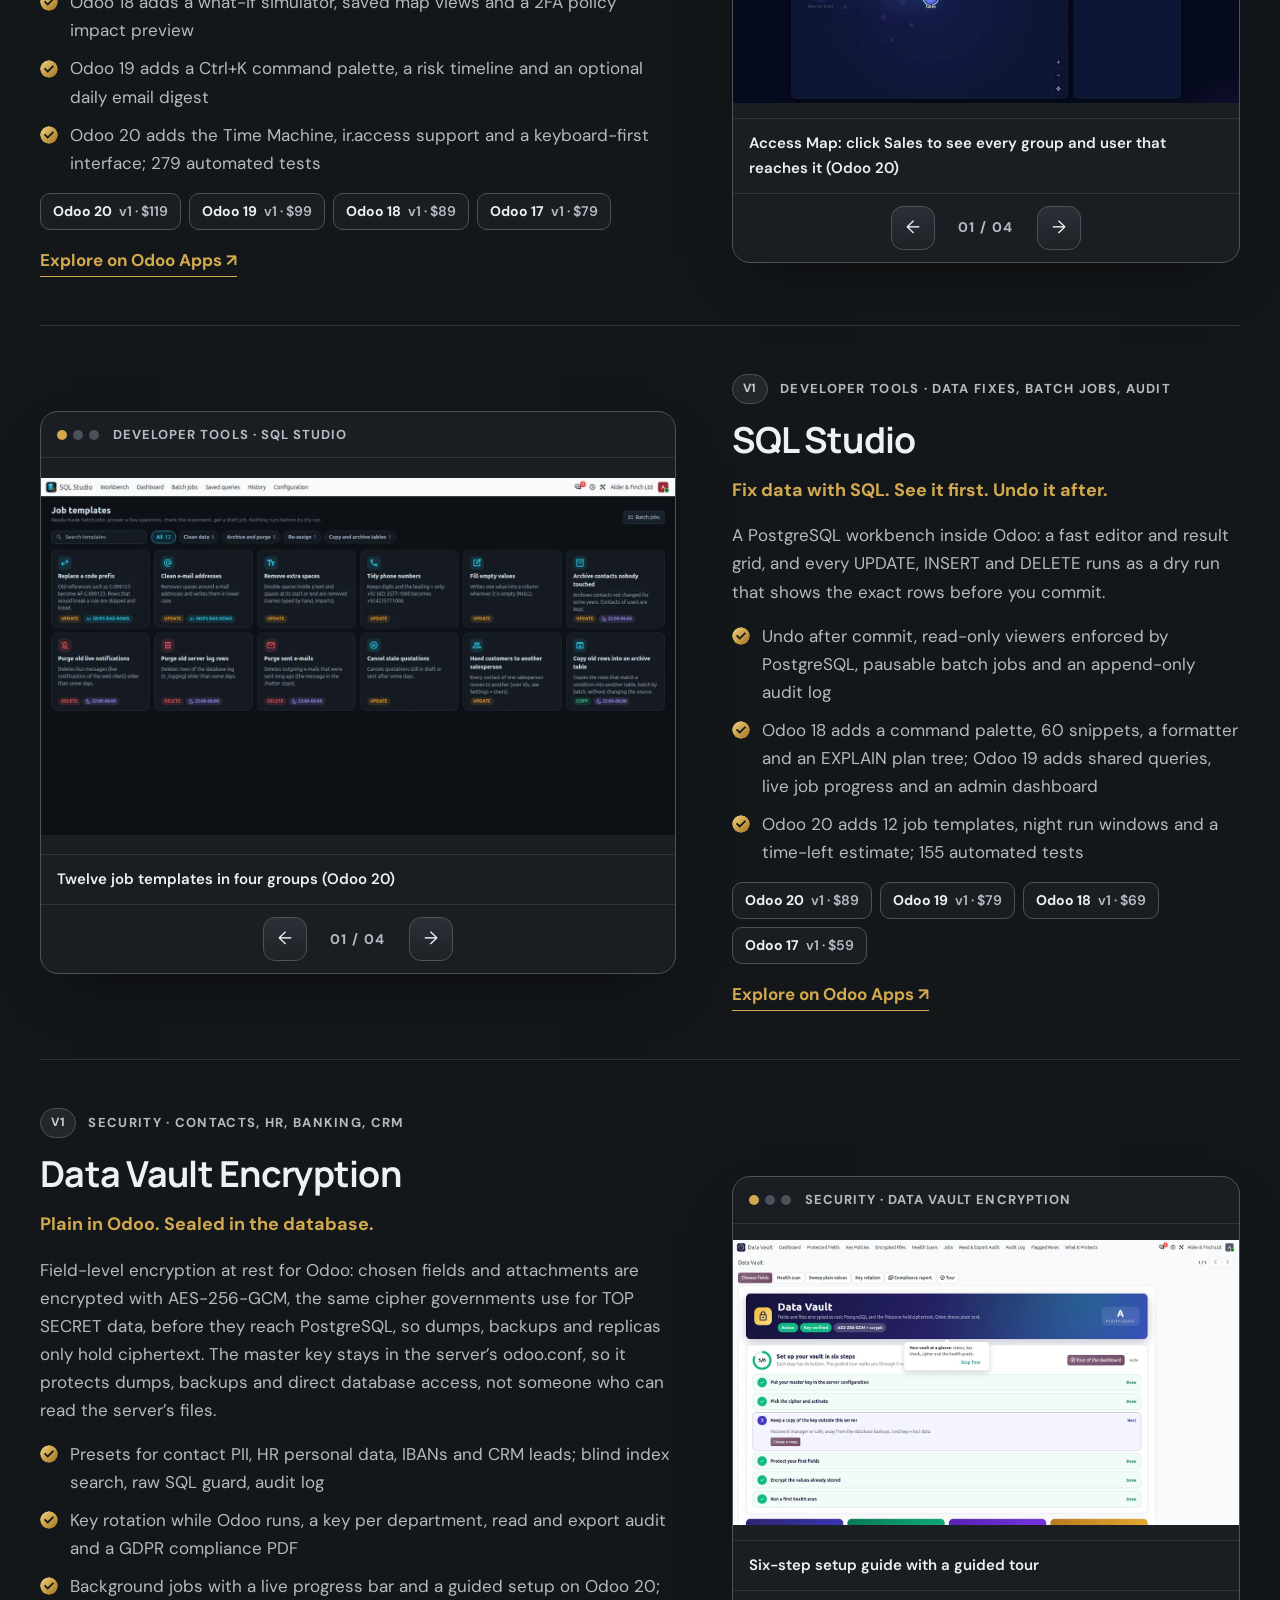
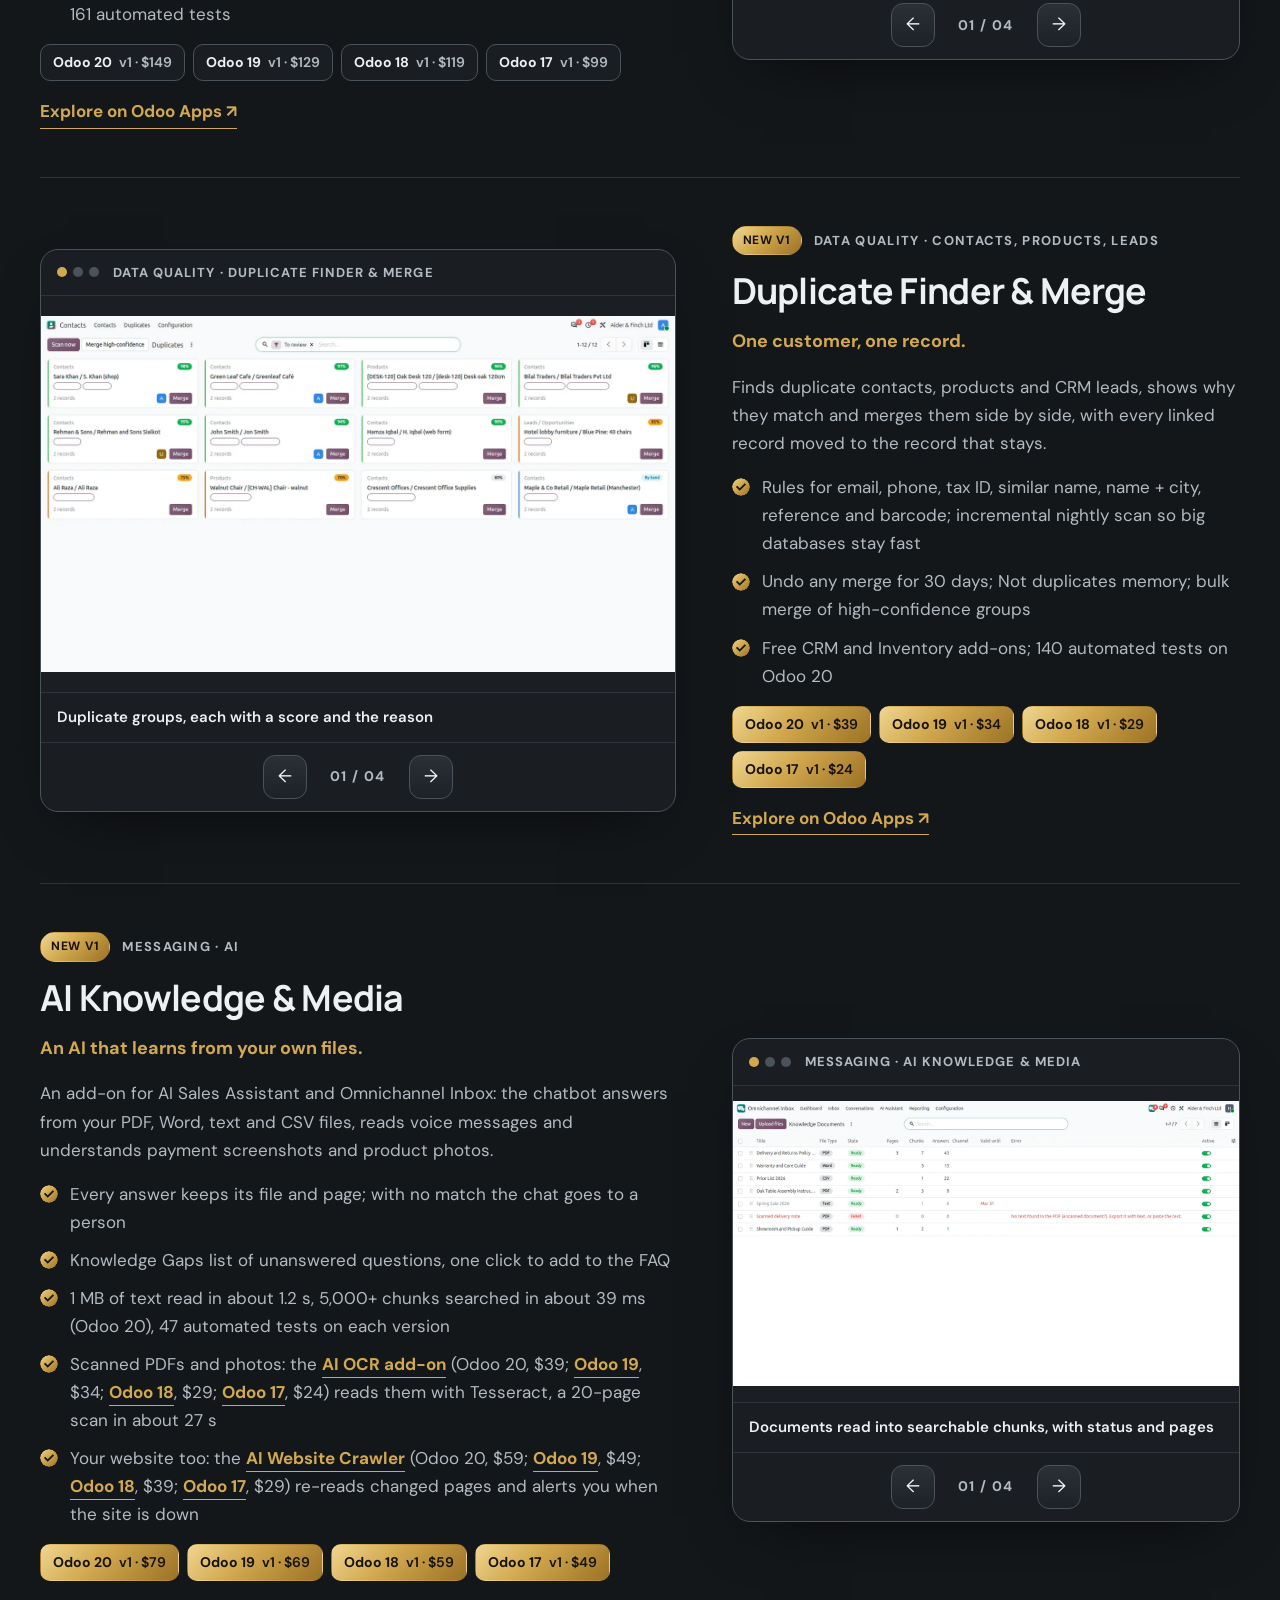
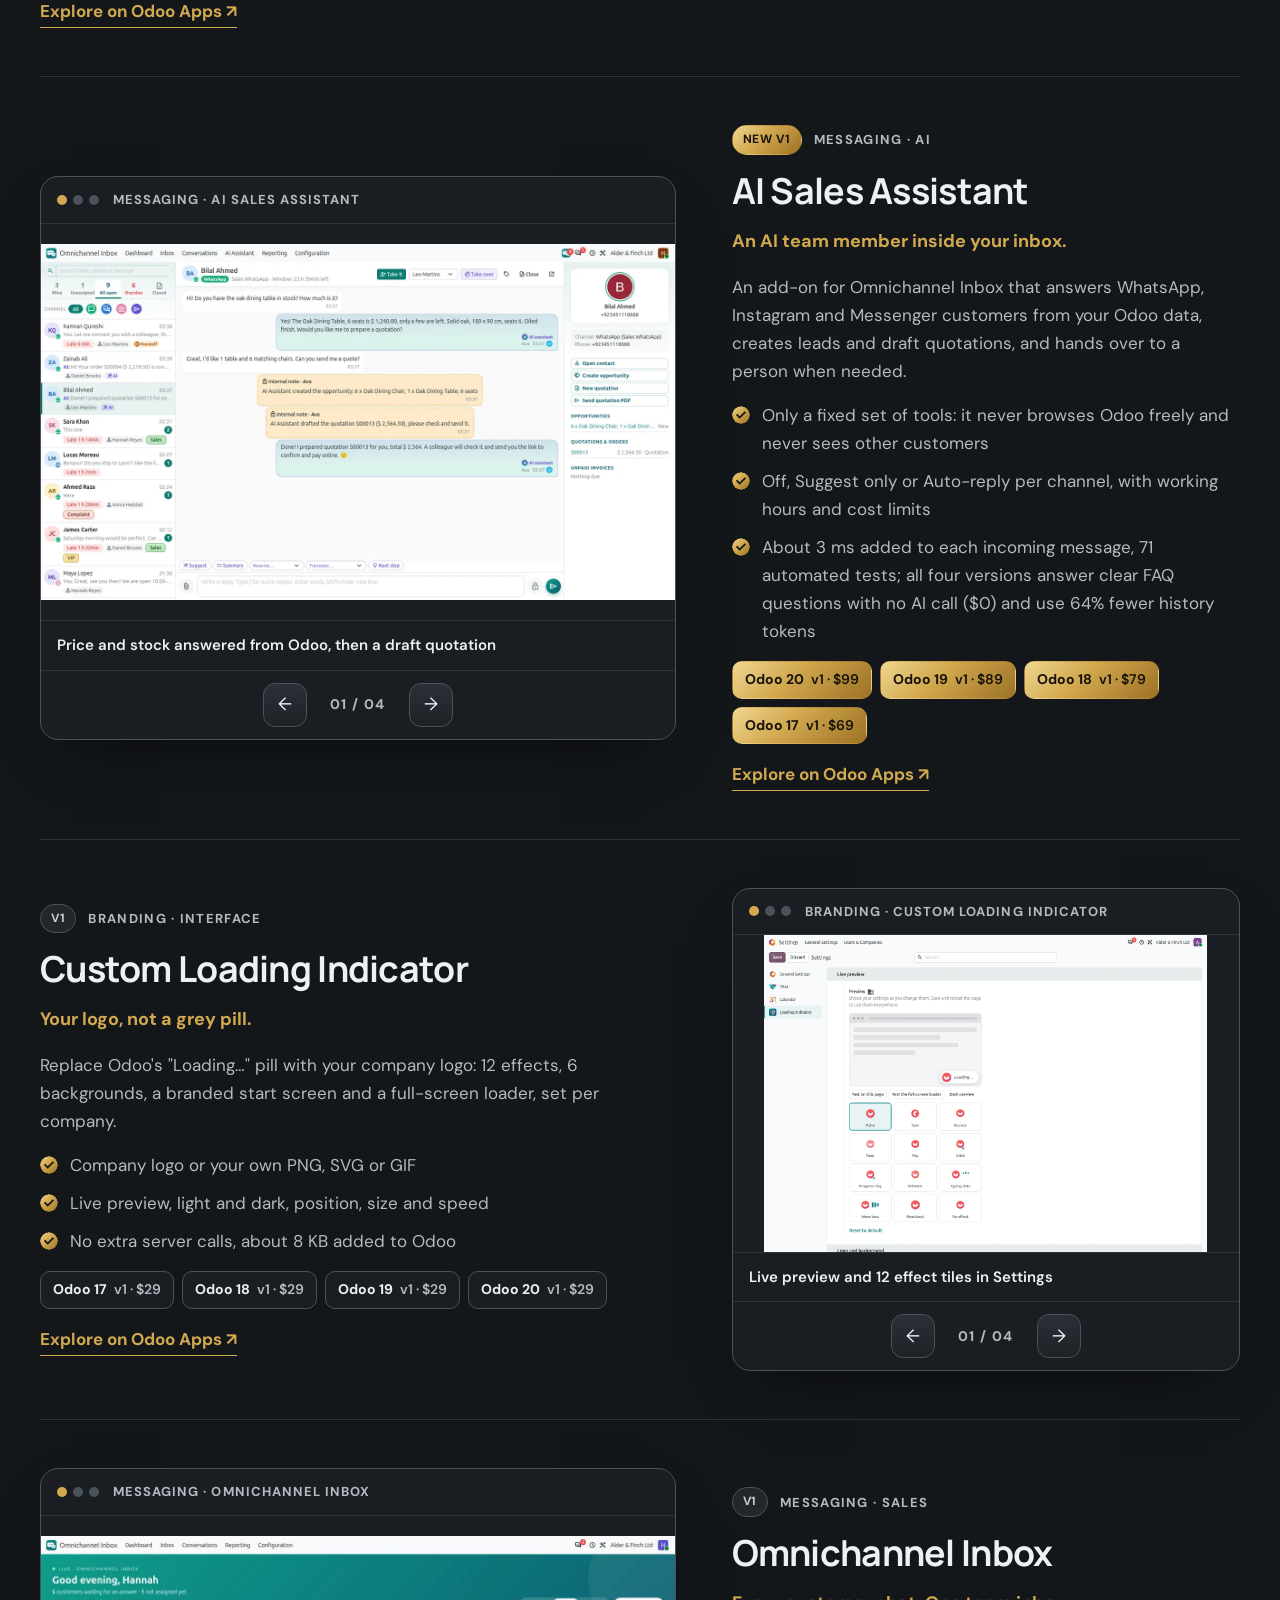
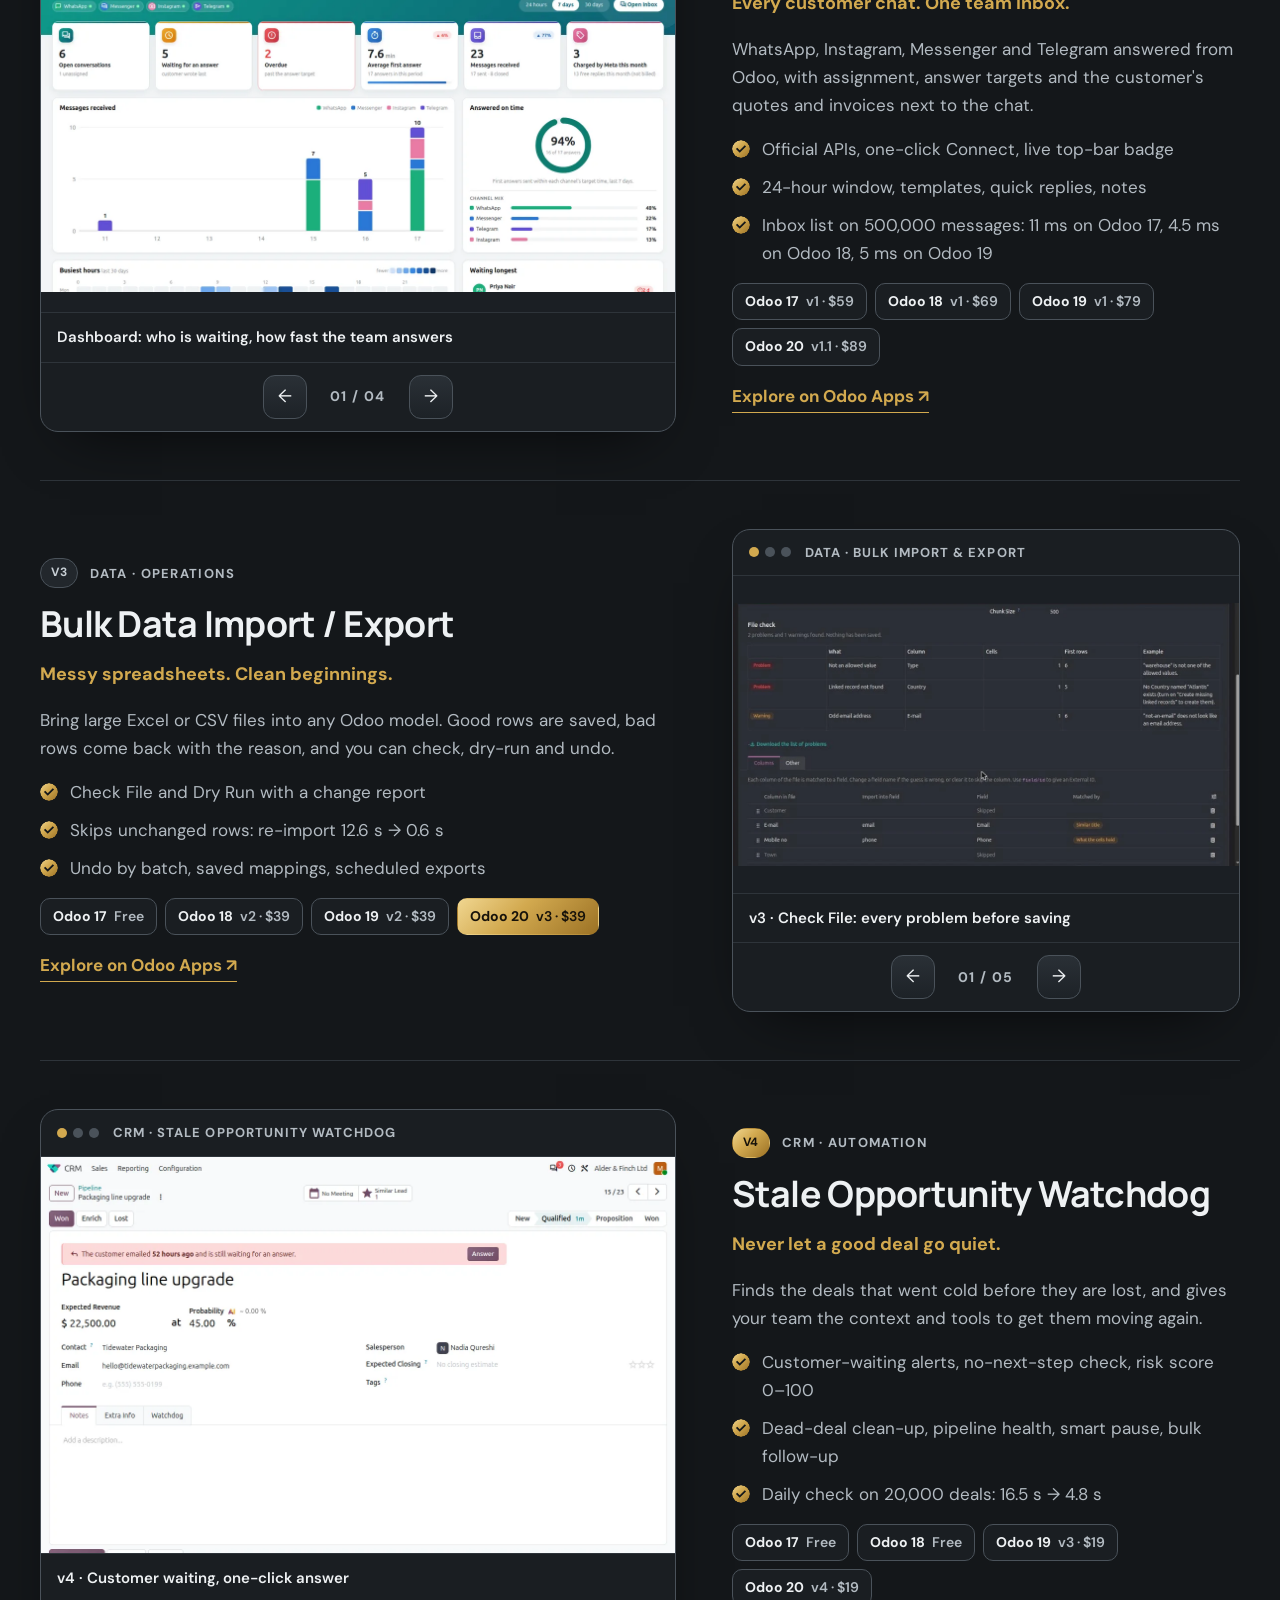
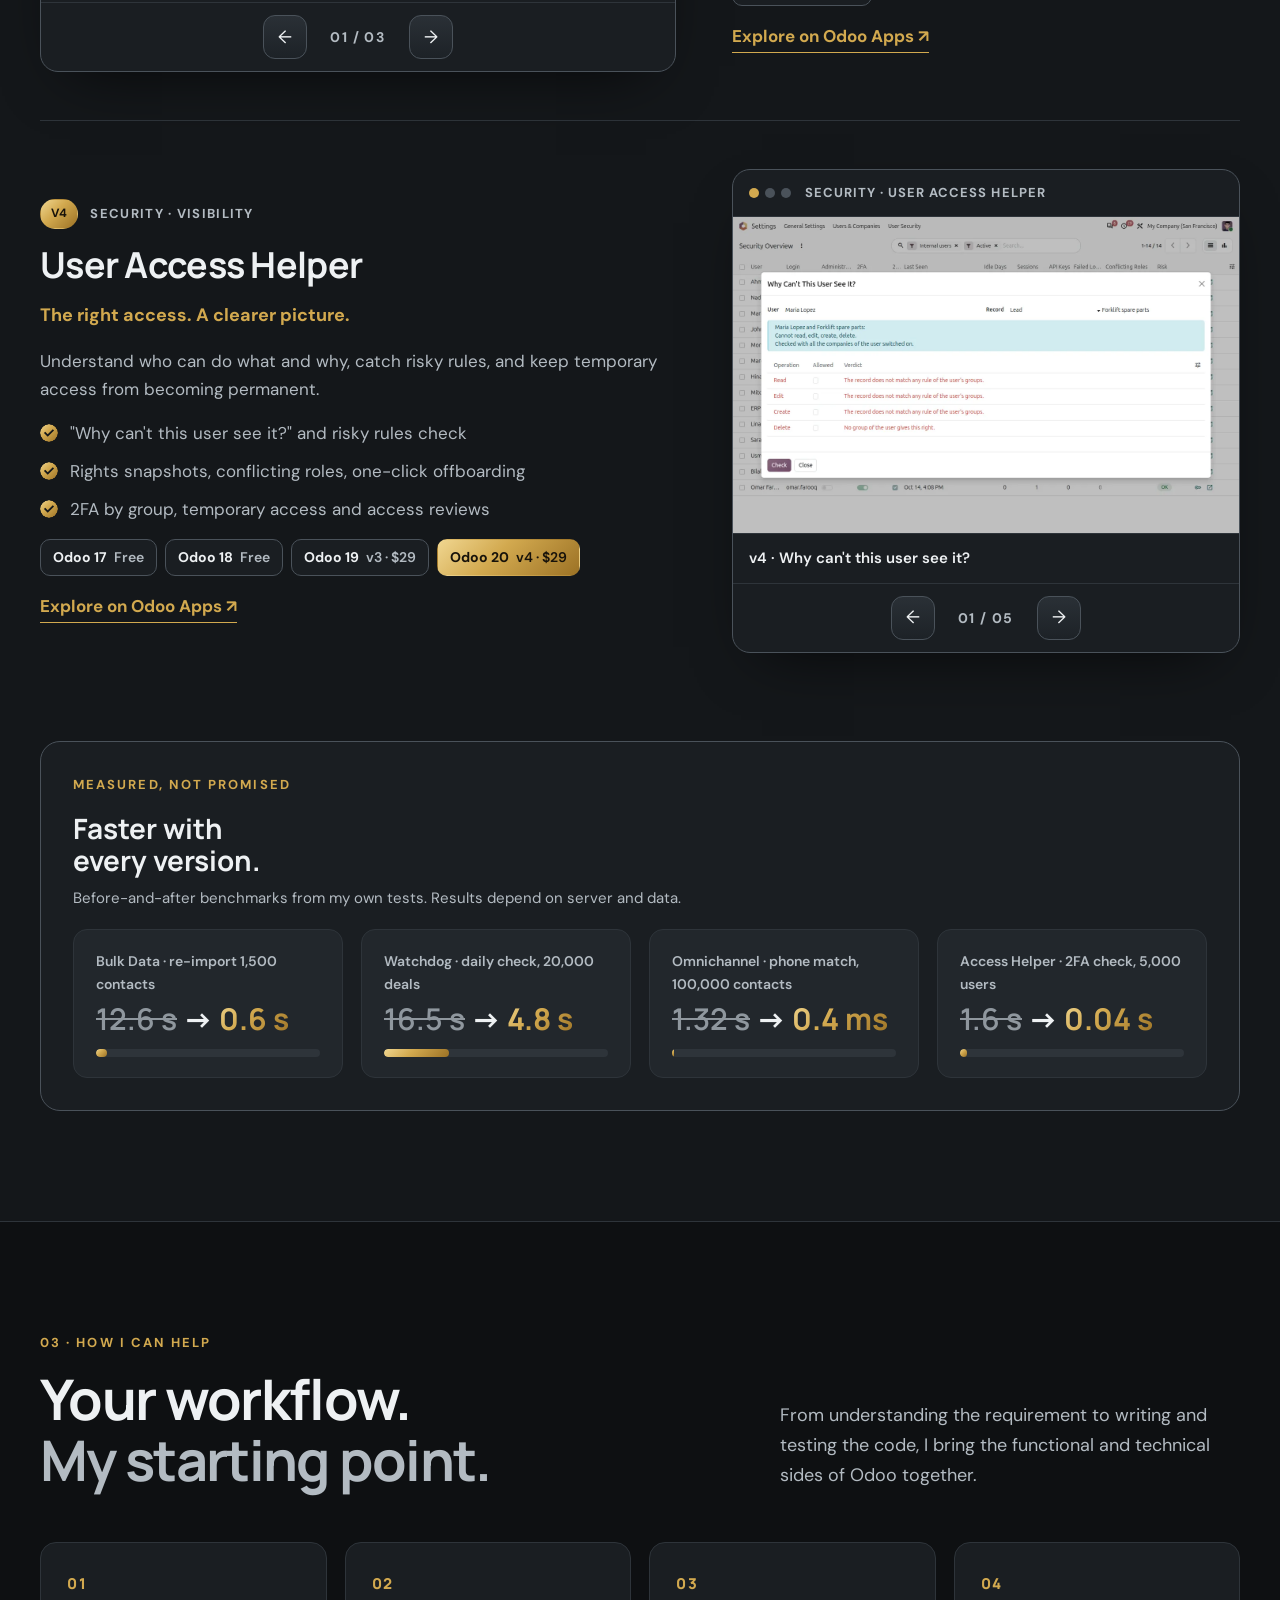
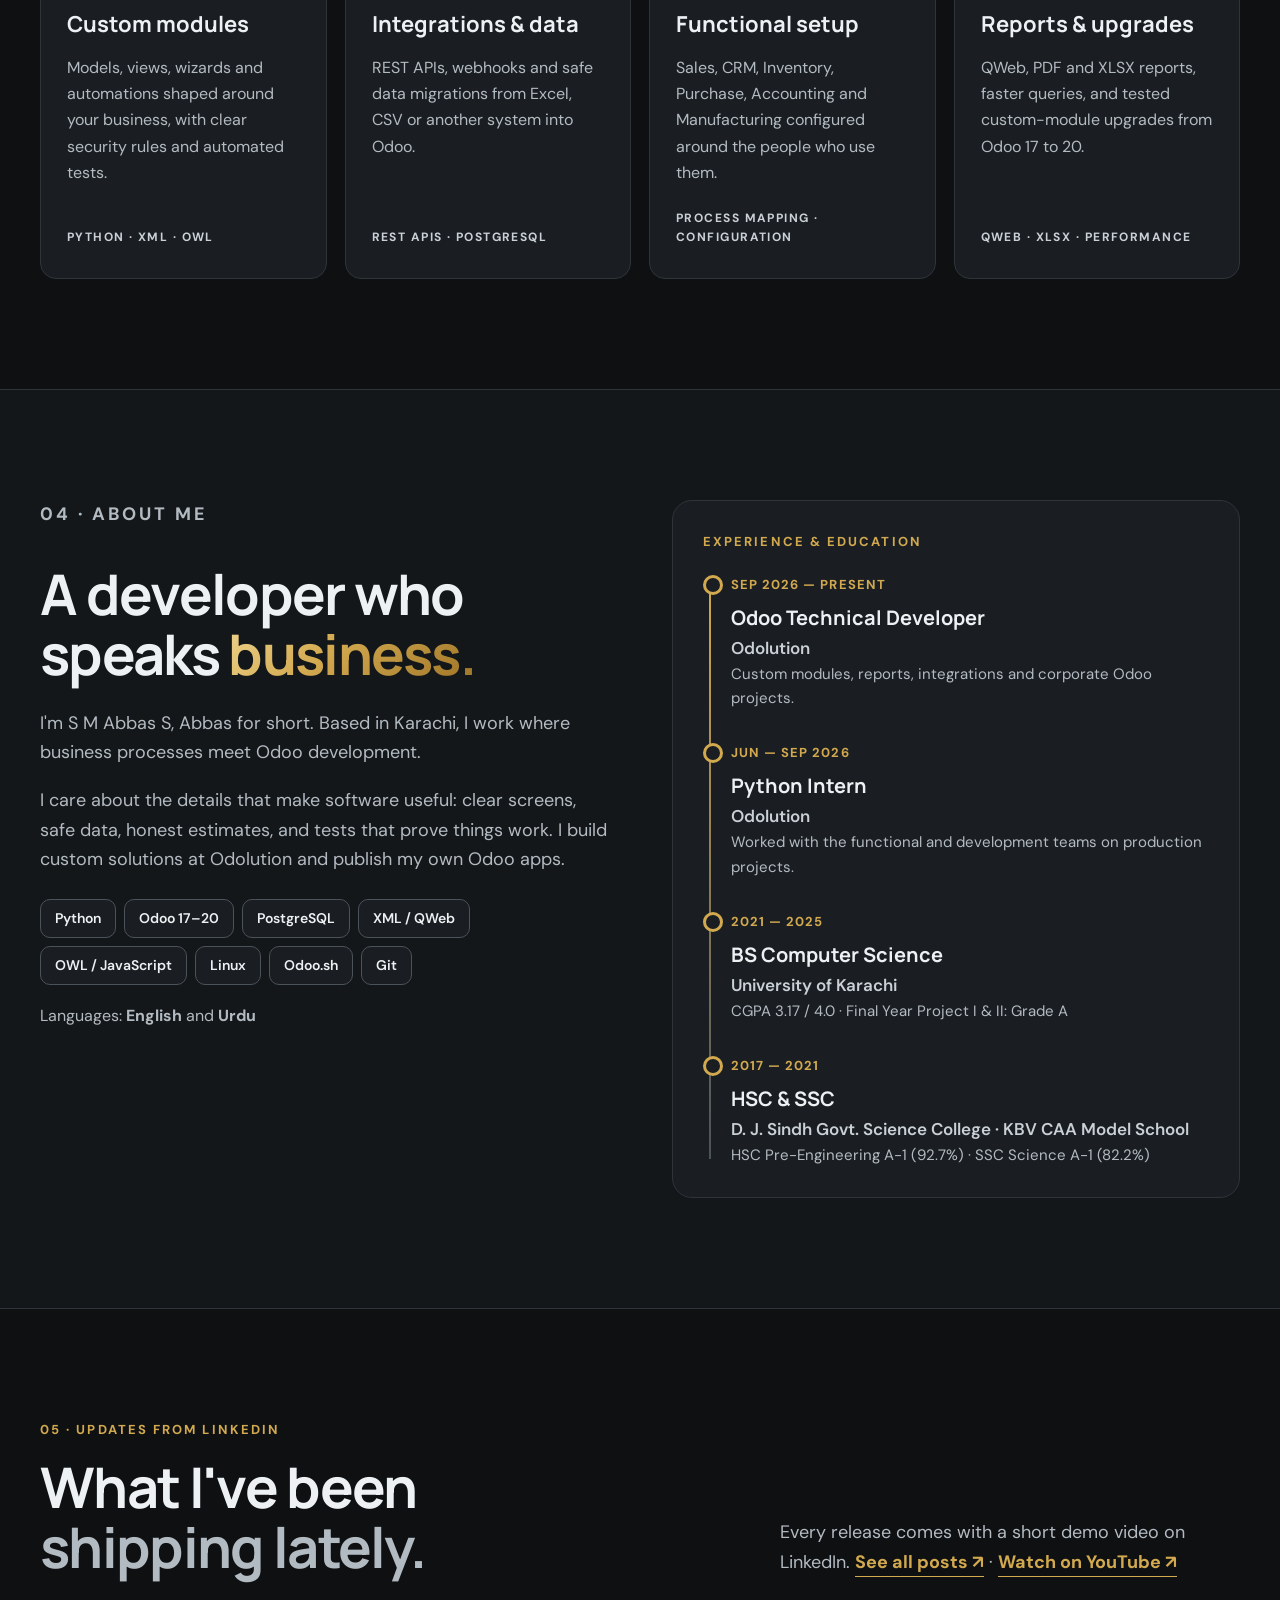
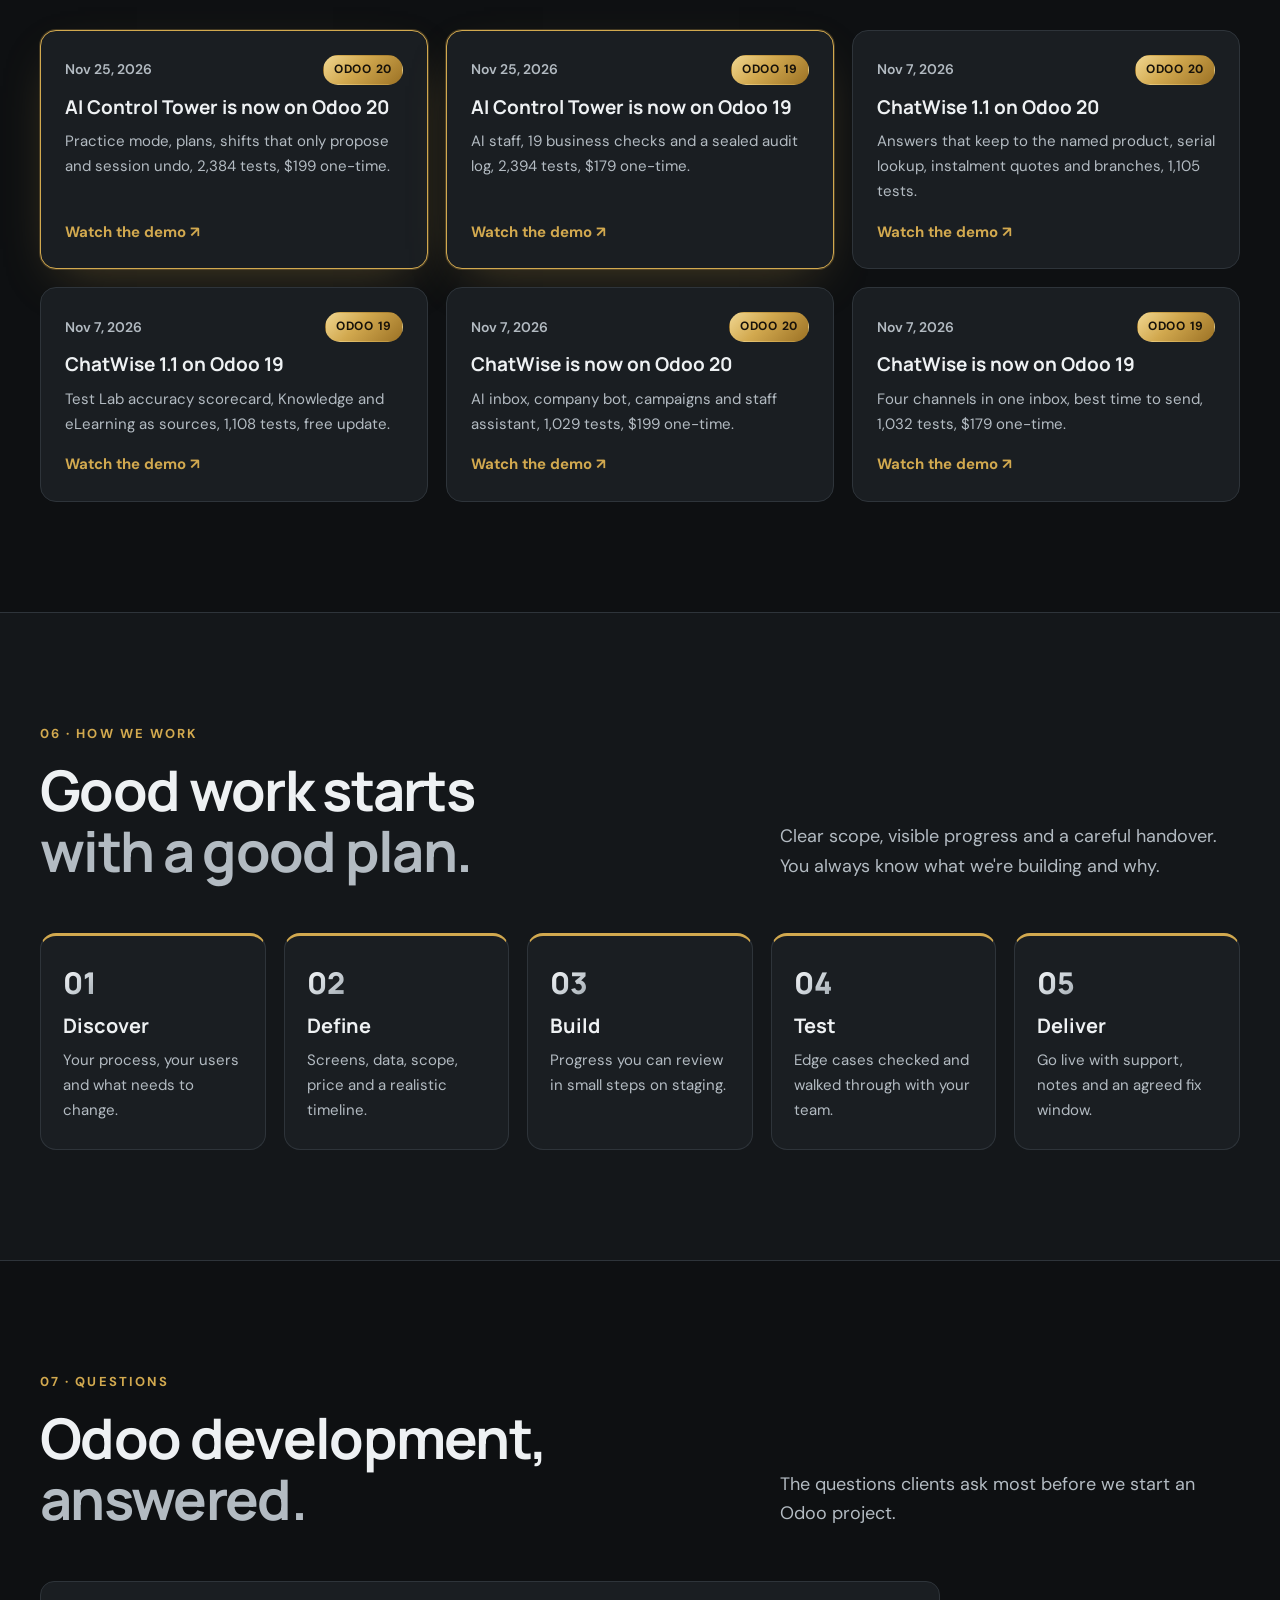
==== commit f6b0d2bc: "Add AI Control Tower (Odoo 19 and 20) to the portfolio" ====
--- a/index.html
+++ b/index.html
@@ -3,24 +3,24 @@
 <head>
 <meta charset="utf-8"><meta name="viewport" content="width=device-width, initial-scale=1">
 <title>Odoo Developer in Karachi · Custom Modules, Integrations &amp; Apps | ABBAS</title>
-<meta name="description" content="S M Abbas S, Odoo technical and functional developer (Odoo 17 to 20) in Karachi, Pakistan. Custom modules, WhatsApp and API integrations, reports and data migration. Fifteen apps published on the Odoo Apps Store.">
+<meta name="description" content="S M Abbas S, Odoo technical and functional developer (Odoo 17 to 20) in Karachi, Pakistan. Custom modules, WhatsApp and API integrations, reports and data migration. Sixteen apps published on the Odoo Apps Store.">
 <meta name="robots" content="index, follow, max-image-preview:large, max-snippet:-1, max-video-preview:-1">
-<meta name="keywords" content="Odoo developer, Odoo consultant, custom Odoo modules, Odoo integration, Odoo WhatsApp, Odoo AI chatbot, WhatsApp chatbot for Odoo, Odoo 20, Odoo 19, Odoo 18, Odoo 17, Odoo apps, Python ERP developer, Karachi, Pakistan">
+<meta name="keywords" content="Odoo developer, Odoo consultant, Odoo MCP server, Odoo AI agent, custom Odoo modules, Odoo integration, Odoo WhatsApp, Odoo AI chatbot, WhatsApp chatbot for Odoo, Odoo 20, Odoo 19, Odoo 18, Odoo 17, Odoo apps, Python ERP developer, Karachi, Pakistan">
 <meta name="theme-color" content="#0e1012"><meta name="author" content="S M Abbas S">
 <link rel="canonical" href="https://abbasodolution-web.github.io/abbas-portfolio/">
 <meta property="og:site_name" content="ABBAS · Odoo Developer"><meta property="og:locale" content="en_US">
 <meta property="og:title" content="Odoo Developer · Custom Modules, Integrations &amp; Apps | ABBAS">
-<meta property="og:description" content="Custom Odoo modules and fifteen published apps. New: ChatWise for Odoo 19 and 20, an AI omnichannel inbox, WhatsApp chatbot on your Odoo data, smart campaigns and a staff assistant.">
+<meta property="og:description" content="Custom Odoo modules and sixteen published apps. New: AI Control Tower for Odoo 19 and 20, AI staff and a secure MCP server with checks, approvals, undo and a sealed audit log.">
 <meta property="og:type" content="website"><meta property="og:url" content="https://abbasodolution-web.github.io/abbas-portfolio/">
-<meta property="og:image" content="https://abbasodolution-web.github.io/abbas-portfolio/assets/og-v13.png"><meta property="og:image:width" content="1200"><meta property="og:image:height" content="630"><meta property="og:image:alt" content="ABBAS, Odoo developer: Business clarity. Built into Odoo.">
-<meta name="twitter:card" content="summary_large_image"><meta name="twitter:title" content="ABBAS · Odoo Developer"><meta name="twitter:description" content="Custom Odoo modules, integrations and fifteen published Odoo apps. New: ChatWise for Odoo 19 and 20, AI inbox, WhatsApp chatbot and smart campaigns."><meta name="twitter:image" content="https://abbasodolution-web.github.io/abbas-portfolio/assets/og-v13.png">
+<meta property="og:image" content="https://abbasodolution-web.github.io/abbas-portfolio/assets/og-v14.png"><meta property="og:image:width" content="1200"><meta property="og:image:height" content="630"><meta property="og:image:alt" content="ABBAS, Odoo developer: Business clarity. Built into Odoo.">
+<meta name="twitter:card" content="summary_large_image"><meta name="twitter:title" content="ABBAS · Odoo Developer"><meta name="twitter:description" content="Custom Odoo modules, integrations and sixteen published Odoo apps. New: AI Control Tower for Odoo 19 and 20, safe AI staff and MCP server."><meta name="twitter:image" content="https://abbasodolution-web.github.io/abbas-portfolio/assets/og-v14.png">
 <link rel="icon" href="assets/favicon.svg?v=5" type="image/svg+xml">
 <link rel="apple-touch-icon" href="assets/favicon.svg?v=5">
 <link rel="preconnect" href="https://fonts.googleapis.com"><link rel="preconnect" href="https://fonts.gstatic.com" crossorigin>
 <link href="https://fonts.googleapis.com/css2?family=DM+Sans:opsz,wght@9..40,400;9..40,500;9..40,600;9..40,700&family=Manrope:wght@500;600;700;800&display=swap" rel="stylesheet">
 <link rel="stylesheet" href="css/site.css?v=3">
 <script>try{var t=localStorage.getItem('theme');if(t==='light'||t==='dark')document.documentElement.dataset.theme=t}catch(e){}</script>
-<script type="application/ld+json">{"@context":"https://schema.org","@graph":[{"@context":"https://schema.org","@type":"Person","name":"S M Abbas S","alternateName":"ABBAS","jobTitle":"Odoo Technical & Functional Developer","image":"https://abbasodolution-web.github.io/abbas-portfolio/assets/img/portrait-v5.webp","url":"https://abbasodolution-web.github.io/abbas-portfolio/","worksFor":{"@type":"Organization","name":"Odolution"},"alumniOf":{"@type":"CollegeOrUniversity","name":"University of Karachi"},"address":{"@type":"PostalAddress","addressLocality":"Karachi","addressCountry":"PK"},"knowsAbout":["Odoo","Odoo development","Odoo integrations","WhatsApp Business API","Python","PostgreSQL","Database encryption","REST APIs","QWeb","OWL","ERP"],"sameAs":["https://www.linkedin.com/in/sm-abbas-odoo/","https://github.com/abbasodolution-web","https://www.fiverr.com/abbas_m_dev","https://www.youtube.com/@abbas-odoo"],"@id":"https://abbasodolution-web.github.io/abbas-portfolio/#person","description":"Odoo technical and functional developer building custom modules, integrations and published Odoo apps for Odoo 17 to 20."},{"@type":"WebSite","@id":"https://abbasodolution-web.github.io/abbas-portfolio/#website","url":"https://abbasodolution-web.github.io/abbas-portfolio/","name":"ABBAS · Odoo Developer","inLanguage":"en","publisher":{"@id":"https://abbasodolution-web.github.io/abbas-portfolio/#person"}},{"@type":"ProfessionalService","@id":"https://abbasodolution-web.github.io/abbas-portfolio/#service","name":"ABBAS Odoo Development","url":"https://abbasodolution-web.github.io/abbas-portfolio/","image":"https://abbasodolution-web.github.io/abbas-portfolio/assets/og-v13.png","priceRange":"From $18/hour","areaServed":"Worldwide","founder":{"@id":"https://abbasodolution-web.github.io/abbas-portfolio/#person"},"address":{"@type":"PostalAddress","addressLocality":"Karachi","addressCountry":"PK"},"hasOfferCatalog":{"@type":"OfferCatalog","name":"Odoo services","itemListElement":[{"@type":"Offer","itemOffered":{"@type":"Service","name":"Custom Odoo modules"}},{"@type":"Offer","itemOffered":{"@type":"Service","name":"Odoo integrations and data migration"}},{"@type":"Offer","itemOffered":{"@type":"Service","name":"Odoo functional setup"}},{"@type":"Offer","itemOffered":{"@type":"Service","name":"Odoo reports and upgrades"}}]}},{"@type":"ItemList","name":"Published Odoo apps","itemListElement":[{"@type":"ListItem","position":1,"item":{"@type":"SoftwareApplication","name":"ChatWise","applicationCategory":"BusinessApplication","operatingSystem":"Odoo 19, Odoo 20","description":"AI omnichannel inbox for WhatsApp, Instagram, Messenger and Telegram, a company chatbot on your Odoo data, campaigns to loyal customers, a staff assistant and knowledge bases with who-can-see.","url":"https://apps.odoo.com/apps/modules/20.0/chatwise","offers":{"@type":"AggregateOffer","lowPrice":"179","highPrice":"199","priceCurrency":"USD","offerCount":2},"author":{"@id":"https://abbasodolution-web.github.io/abbas-portfolio/#person"}}},{"@type":"ListItem","position":2,"item":{"@type":"SoftwareApplication","name":"Backup Guardian","applicationCategory":"BusinessApplication","operatingSystem":"Odoo 17, Odoo 18, Odoo 19, Odoo 20","description":"Encrypted, verified Odoo backups to S3, Nextcloud and SFTP, a restore check that restores each backup into a scratch database, incremental uploads, restore into a new database and a disaster recovery report.","url":"https://apps.odoo.com/apps/modules/20.0/backup_guardian","offers":{"@type":"AggregateOffer","lowPrice":"69","highPrice":"99","priceCurrency":"USD","offerCount":4},"author":{"@id":"https://abbasodolution-web.github.io/abbas-portfolio/#person"}}},{"@type":"ListItem","position":3,"item":{"@type":"SoftwareApplication","name":"Security Center","applicationCategory":"SecurityApplication","operatingSystem":"Odoo 17, Odoo 18, Odoo 19, Odoo 20","description":"Required two-factor sign-in, password reset and expiry, an interactive access map, a Time Machine, and a record rules and access rights manager with a what-if simulator, inside Odoo.","url":"https://apps.odoo.com/apps/modules/20.0/security_center","offers":{"@type":"AggregateOffer","lowPrice":"79","highPrice":"119","priceCurrency":"USD","offerCount":4},"author":{"@id":"https://abbasodolution-web.github.io/abbas-portfolio/#person"}}},{"@type":"ListItem","position":4,"item":{"@type":"SoftwareApplication","name":"SQL Studio","applicationCategory":"DeveloperApplication","operatingSystem":"Odoo 17, Odoo 18, Odoo 19, Odoo 20","description":"A PostgreSQL workbench inside Odoo: every write is a dry run with before and after rows, then Commit or Rollback, with undo after commit, read-only viewers enforced by PostgreSQL, pausable batch jobs and an append-only audit log.","url":"https://apps.odoo.com/apps/modules/20.0/sql_studio","offers":{"@type":"AggregateOffer","lowPrice":"59","highPrice":"89","priceCurrency":"USD","offerCount":4},"author":{"@id":"https://abbasodolution-web.github.io/abbas-portfolio/#person"}}},{"@type":"ListItem","position":5,"item":{"@type":"SoftwareApplication","name":"Data Vault Encryption","applicationCategory":"SecurityApplication","operatingSystem":"Odoo 17, Odoo 18, Odoo 19, Odoo 20","description":"Encrypts chosen Odoo fields with AES-256-GCM before they reach PostgreSQL, with a blind index for exact search, key rotation, encrypted attachments, a read and export audit and a GDPR compliance report.","url":"https://apps.odoo.com/apps/modules/20.0/data_vault_encryption","offers":{"@type":"AggregateOffer","lowPrice":"99","highPrice":"149","priceCurrency":"USD","offerCount":4},"author":{"@id":"https://abbasodolution-web.github.io/abbas-portfolio/#person"}}},{"@type":"ListItem","position":6,"item":{"@type":"SoftwareApplication","name":"Duplicate Finder & Merge","applicationCategory":"BusinessApplication","operatingSystem":"Odoo 17, Odoo 18, Odoo 19, Odoo 20","description":"Finds duplicate contacts, products and CRM leads, scores each group with a reason and merges them side by side with 30-day undo.","url":"https://apps.odoo.com/apps/modules/20.0/duplicate_finder_merge","offers":{"@type":"AggregateOffer","lowPrice":"24","highPrice":"39","priceCurrency":"USD","offerCount":4},"author":{"@id":"https://abbasodolution-web.github.io/abbas-portfolio/#person"}}},{"@type":"ListItem","position":7,"item":{"@type":"SoftwareApplication","name":"AI Knowledge & Media for Omnichannel Inbox","applicationCategory":"BusinessApplication","operatingSystem":"Odoo 17, Odoo 18, Odoo 19, Odoo 20","description":"Add-on that lets the AI chatbot answer from PDF, Word, text and CSV files and read voice messages and pictures.","url":"https://apps.odoo.com/apps/modules/20.0/omnichannel_ai_knowledge","offers":{"@type":"AggregateOffer","lowPrice":"49","highPrice":"79","priceCurrency":"USD","offerCount":4},"author":{"@id":"https://abbasodolution-web.github.io/abbas-portfolio/#person"}}},{"@type":"ListItem","position":8,"item":{"@type":"SoftwareApplication","name":"AI Sales Assistant for Omnichannel Inbox","applicationCategory":"BusinessApplication","operatingSystem":"Odoo 17, Odoo 18, Odoo 19, Odoo 20","description":"AI chatbot for WhatsApp, Instagram and Messenger that answers from Odoo data, creates CRM leads and draft quotations, and hands over to a person.","url":"https://apps.odoo.com/apps/modules/20.0/omnichannel_ai_assistant","author":{"@id":"https://abbasodolution-web.github.io/abbas-portfolio/#person"},"offers":{"@type":"AggregateOffer","lowPrice":"69.00","highPrice":"99.00","offerCount":"4","priceCurrency":"USD"}}},{"@type":"ListItem","position":9,"item":{"@type":"SoftwareApplication","name":"Custom Loading Indicator & Branded Loader","applicationCategory":"BusinessApplication","operatingSystem":"Odoo 17, Odoo 18, Odoo 19, Odoo 20","description":"Replaces Odoo's grey Loading pill with the company logo: 12 effects, 6 backgrounds, branded start screen, settings per company.","url":"https://apps.odoo.com/apps/modules/20.0/custom_loading_indicator","author":{"@id":"https://abbasodolution-web.github.io/abbas-portfolio/#person"},"offers":{"@type":"Offer","price":"29.00","priceCurrency":"USD"}}},{"@type":"ListItem","position":10,"item":{"@type":"SoftwareApplication","name":"Omnichannel Inbox","applicationCategory":"BusinessApplication","operatingSystem":"Odoo 17, Odoo 18, Odoo 19, Odoo 20","description":"WhatsApp, Instagram, Messenger and Telegram in one team inbox inside Odoo 17, Odoo 18, Odoo 19 and Odoo 20.","url":"https://apps.odoo.com/apps/modules/17.0/omnichannel_inbox","author":{"@id":"https://abbasodolution-web.github.io/abbas-portfolio/#person"},"offers":{"@type":"AggregateOffer","lowPrice":"59.00","highPrice":"89.00","offerCount":"4","priceCurrency":"USD"}}},{"@type":"ListItem","position":11,"item":{"@type":"SoftwareApplication","name":"Bulk Data Import / Export","applicationCategory":"BusinessApplication","operatingSystem":"Odoo 17, Odoo 18, Odoo 19, Odoo 20","description":"Fast, safe import and export for any Odoo model with check, dry run and undo.","url":"https://apps.odoo.com/apps/modules/20.0/bulk_data_import_export","author":{"@id":"https://abbasodolution-web.github.io/abbas-portfolio/#person"},"offers":{"@type":"AggregateOffer","lowPrice":"0.00","highPrice":"39.00","offerCount":"4","priceCurrency":"USD"}}},{"@type":"ListItem","position":12,"item":{"@type":"SoftwareApplication","name":"Stale Opportunity Watchdog","applicationCategory":"BusinessApplication","operatingSystem":"Odoo 17, Odoo 18, Odoo 19, Odoo 20","description":"Finds CRM deals that went quiet and customers left waiting.","url":"https://apps.odoo.com/apps/modules/20.0/crm_stale_watchdog","author":{"@id":"https://abbasodolution-web.github.io/abbas-portfolio/#person"},"offers":{"@type":"AggregateOffer","lowPrice":"0.00","highPrice":"19.00","offerCount":"4","priceCurrency":"USD"}}},{"@type":"ListItem","position":13,"item":{"@type":"SoftwareApplication","name":"User Access Helper","applicationCategory":"BusinessApplication","operatingSystem":"Odoo 17, Odoo 18, Odoo 19, Odoo 20","description":"Explains who can see what in Odoo, finds risky access rules and handles offboarding.","url":"https://apps.odoo.com/apps/modules/20.0/user_access_helper","author":{"@id":"https://abbasodolution-web.github.io/abbas-portfolio/#person"},"offers":{"@type":"AggregateOffer","lowPrice":"0.00","highPrice":"29.00","offerCount":"4","priceCurrency":"USD"}}},{"@type":"ListItem","position":14,"item":{"@type":"SoftwareApplication","name":"AI OCR for Omnichannel Inbox","applicationCategory":"BusinessApplication","operatingSystem":"Odoo 17, Odoo 18, Odoo 19, Odoo 20","description":"Add-on that lets the AI chatbot read scanned PDFs, price board photos and screenshots with OCR.","url":"https://apps.odoo.com/apps/modules/20.0/omnichannel_ai_ocr","author":{"@id":"https://abbasodolution-web.github.io/abbas-portfolio/#person"},"offers":{"@type":"AggregateOffer","lowPrice":"24.00","highPrice":"39.00","offerCount":"4","priceCurrency":"USD"}}},{"@type":"ListItem","position":15,"item":{"@type":"SoftwareApplication","name":"AI Website Crawler for Omnichannel Inbox","applicationCategory":"BusinessApplication","operatingSystem":"Odoo 17, Odoo 18, Odoo 19, Odoo 20","description":"Add-on where one pasted link lets the AI chatbot learn a website, re-read changed pages and alert when the site is down.","url":"https://apps.odoo.com/apps/modules/20.0/omnichannel_ai_website","author":{"@id":"https://abbasodolution-web.github.io/abbas-portfolio/#person"},"offers":{"@type":"AggregateOffer","lowPrice":"29.00","highPrice":"59.00","offerCount":"4","priceCurrency":"USD"}}}]},{"@type":"VideoObject","name":"ChatWise for Odoo 20: product walkthrough","description":"A customer writes on WhatsApp, the AI bot answers from Odoo data, an off-topic request is refused, the chat goes to a person with a summary, and a campaign reaches loyal customers, all inside Odoo 20.","thumbnailUrl":"https://abbasodolution-web.github.io/abbas-portfolio/assets/img/cw20-poster.webp","uploadDate":"2026-11-07","duration":"PT1M43S","contentUrl":"https://abbasodolution-web.github.io/abbas-portfolio/assets/video/chatwise-odoo20.mp4","embedUrl":"https://abbasodolution-web.github.io/abbas-portfolio/#latest"},{"@type":"VideoObject","name":"Backup Guardian for Odoo 20: product walkthrough","description":"Run an encrypted backup, see the restore check prove it, restore into a new database with live progress and print the disaster recovery report, all inside Odoo 20.","thumbnailUrl":"https://abbasodolution-web.github.io/abbas-portfolio/assets/img/bg20-poster.webp","uploadDate":"2026-11-01","duration":"PT1M42S","contentUrl":"https://abbasodolution-web.github.io/abbas-portfolio/assets/video/backup-guardian-odoo20.mp4","embedUrl":"https://abbasodolution-web.github.io/abbas-portfolio/#latest"},{"@type":"VideoObject","name":"Security Center for Odoo 20: product walkthrough","description":"See the access map light up everything a user, group or app reaches, replay it with the Time Machine, and manage record rules and required 2FA, all inside Odoo 20.","thumbnailUrl":"https://abbasodolution-web.github.io/abbas-portfolio/assets/img/sc20-poster.webp","uploadDate":"2026-10-30","duration":"PT2M1S","contentUrl":"https://abbasodolution-web.github.io/abbas-portfolio/assets/video/security-center-odoo20.mp4","embedUrl":"https://abbasodolution-web.github.io/abbas-portfolio/#latest"},{"@type":"VideoObject","name":"SQL Studio for Odoo 20: product walkthrough","description":"Browse job templates, run a batch job with a time-left estimate, see a purge wait for its night window, fix data with a dry run and Commit, and read Data Vault columns decrypted, all inside Odoo 20.","thumbnailUrl":"https://abbasodolution-web.github.io/abbas-portfolio/assets/img/ss20-poster.webp","uploadDate":"2026-10-28","duration":"PT1M44S","contentUrl":"https://abbasodolution-web.github.io/abbas-portfolio/assets/video/sql-studio-odoo20.mp4","embedUrl":"https://abbasodolution-web.github.io/abbas-portfolio/#latest"},{"@type":"VideoObject","name":"Data Vault Encryption for Odoo 20: product walkthrough","description":"Set up AES-256 field encryption in Odoo 20 with the six-step guide, watch a migration run in the background with a live progress bar, survive a server restart and rotate the key while people keep working.","thumbnailUrl":"https://abbasodolution-web.github.io/abbas-portfolio/assets/img/dv20-poster.webp","uploadDate":"2026-10-26","duration":"PT1M57S","contentUrl":"https://abbasodolution-web.github.io/abbas-portfolio/assets/video/data-vault-encryption-odoo20.mp4","embedUrl":"https://abbasodolution-web.github.io/abbas-portfolio/#latest"},{"@type":"FAQPage","mainEntity":[{"@type":"Question","name":"What does a custom Odoo module cost?","acceptedAnswer":{"@type":"Answer","text":"It depends on the scope. I work from $18 per hour or for a fixed price agreed before I start, and the first 30-minute consultation is free."}},{"@type":"Question","name":"Which Odoo versions do you work with?","acceptedAnswer":{"@type":"Answer","text":"Odoo 17, 18, 19 and 20, Community and Enterprise, including upgrades of custom modules between versions."}},{"@type":"Question","name":"Can you connect Odoo with WhatsApp or another system?","acceptedAnswer":{"@type":"Answer","text":"Yes. I build integrations with REST APIs and webhooks. My Omnichannel Inbox app already connects Odoo 17, 18, 19 and 20 with WhatsApp, Instagram, Messenger and Telegram through their official APIs. ChatWise adds an AI bot on your Odoo data and campaigns on Odoo 19 and 20."}},{"@type":"Question","name":"Do you test the modules you build?","acceptedAnswer":{"@type":"Answer","text":"Every module ships with automated tests: my fifteen published apps have more than 5,500 between them, and each project is checked with your team on a staging database before go-live."}},{"@type":"Question","name":"How do we start?","acceptedAnswer":{"@type":"Answer","text":"Send a short description of your Odoo version and the problem you want solved. I reply with questions, then a clear scope, price and timeline."}}]}]}</script>
+<script type="application/ld+json">{"@context":"https://schema.org","@graph":[{"@context":"https://schema.org","@type":"Person","name":"S M Abbas S","alternateName":"ABBAS","jobTitle":"Odoo Technical & Functional Developer","image":"https://abbasodolution-web.github.io/abbas-portfolio/assets/img/portrait-v5.webp","url":"https://abbasodolution-web.github.io/abbas-portfolio/","worksFor":{"@type":"Organization","name":"Odolution"},"alumniOf":{"@type":"CollegeOrUniversity","name":"University of Karachi"},"address":{"@type":"PostalAddress","addressLocality":"Karachi","addressCountry":"PK"},"knowsAbout":["Odoo","Odoo development","Odoo integrations","WhatsApp Business API","Model Context Protocol","Python","PostgreSQL","Database encryption","REST APIs","QWeb","OWL","ERP"],"sameAs":["https://www.linkedin.com/in/sm-abbas-odoo/","https://github.com/abbasodolution-web","https://www.fiverr.com/abbas_m_dev","https://www.youtube.com/@abbas-odoo"],"@id":"https://abbasodolution-web.github.io/abbas-portfolio/#person","description":"Odoo technical and functional developer building custom modules, integrations and published Odoo apps for Odoo 17 to 20."},{"@type":"WebSite","@id":"https://abbasodolution-web.github.io/abbas-portfolio/#website","url":"https://abbasodolution-web.github.io/abbas-portfolio/","name":"ABBAS · Odoo Developer","inLanguage":"en","publisher":{"@id":"https://abbasodolution-web.github.io/abbas-portfolio/#person"}},{"@type":"ProfessionalService","@id":"https://abbasodolution-web.github.io/abbas-portfolio/#service","name":"ABBAS Odoo Development","url":"https://abbasodolution-web.github.io/abbas-portfolio/","image":"https://abbasodolution-web.github.io/abbas-portfolio/assets/og-v14.png","priceRange":"From $18/hour","areaServed":"Worldwide","founder":{"@id":"https://abbasodolution-web.github.io/abbas-portfolio/#person"},"address":{"@type":"PostalAddress","addressLocality":"Karachi","addressCountry":"PK"},"hasOfferCatalog":{"@type":"OfferCatalog","name":"Odoo services","itemListElement":[{"@type":"Offer","itemOffered":{"@type":"Service","name":"Custom Odoo modules"}},{"@type":"Offer","itemOffered":{"@type":"Service","name":"Odoo integrations and data migration"}},{"@type":"Offer","itemOffered":{"@type":"Service","name":"Odoo functional setup"}},{"@type":"Offer","itemOffered":{"@type":"Service","name":"Odoo reports and upgrades"}}]}},{"@type":"ItemList","name":"Published Odoo apps","itemListElement":[{"@type":"ListItem","position":1,"item":{"@type":"SoftwareApplication","name":"AI Control Tower","applicationCategory":"BusinessApplication","operatingSystem":"Odoo 19, Odoo 20","description":"AI staff and a secure MCP server for Odoo with practice mode, 19 business checks, approvals, undo of a whole AI session and a hash-chained audit log.","url":"https://apps.odoo.com/apps/modules/20.0/ai_control_tower_pro","offers":{"@type":"AggregateOffer","lowPrice":"179","highPrice":"199","priceCurrency":"USD","offerCount":2},"author":{"@id":"https://abbasodolution-web.github.io/abbas-portfolio/#person"}}},{"@type":"ListItem","position":2,"item":{"@type":"SoftwareApplication","name":"ChatWise","applicationCategory":"BusinessApplication","operatingSystem":"Odoo 19, Odoo 20","description":"AI omnichannel inbox for WhatsApp, Instagram, Messenger and Telegram, a company chatbot on your Odoo data, campaigns to loyal customers, a staff assistant and knowledge bases with who-can-see.","url":"https://apps.odoo.com/apps/modules/20.0/chatwise","offers":{"@type":"AggregateOffer","lowPrice":"179","highPrice":"199","priceCurrency":"USD","offerCount":2},"author":{"@id":"https://abbasodolution-web.github.io/abbas-portfolio/#person"}}},{"@type":"ListItem","position":3,"item":{"@type":"SoftwareApplication","name":"Backup Guardian","applicationCategory":"BusinessApplication","operatingSystem":"Odoo 17, Odoo 18, Odoo 19, Odoo 20","description":"Encrypted, verified Odoo backups to S3, Nextcloud and SFTP, a restore check that restores each backup into a scratch database, incremental uploads, restore into a new database and a disaster recovery report.","url":"https://apps.odoo.com/apps/modules/20.0/backup_guardian","offers":{"@type":"AggregateOffer","lowPrice":"69","highPrice":"99","priceCurrency":"USD","offerCount":4},"author":{"@id":"https://abbasodolution-web.github.io/abbas-portfolio/#person"}}},{"@type":"ListItem","position":4,"item":{"@type":"SoftwareApplication","name":"Security Center","applicationCategory":"SecurityApplication","operatingSystem":"Odoo 17, Odoo 18, Odoo 19, Odoo 20","description":"Required two-factor sign-in, password reset and expiry, an interactive access map, a Time Machine, and a record rules and access rights manager with a what-if simulator, inside Odoo.","url":"https://apps.odoo.com/apps/modules/20.0/security_center","offers":{"@type":"AggregateOffer","lowPrice":"79","highPrice":"119","priceCurrency":"USD","offerCount":4},"author":{"@id":"https://abbasodolution-web.github.io/abbas-portfolio/#person"}}},{"@type":"ListItem","position":5,"item":{"@type":"SoftwareApplication","name":"SQL Studio","applicationCategory":"DeveloperApplication","operatingSystem":"Odoo 17, Odoo 18, Odoo 19, Odoo 20","description":"A PostgreSQL workbench inside Odoo: every write is a dry run with before and after rows, then Commit or Rollback, with undo after commit, read-only viewers enforced by PostgreSQL, pausable batch jobs and an append-only audit log.","url":"https://apps.odoo.com/apps/modules/20.0/sql_studio","offers":{"@type":"AggregateOffer","lowPrice":"59","highPrice":"89","priceCurrency":"USD","offerCount":4},"author":{"@id":"https://abbasodolution-web.github.io/abbas-portfolio/#person"}}},{"@type":"ListItem","position":6,"item":{"@type":"SoftwareApplication","name":"Data Vault Encryption","applicationCategory":"SecurityApplication","operatingSystem":"Odoo 17, Odoo 18, Odoo 19, Odoo 20","description":"Encrypts chosen Odoo fields with AES-256-GCM before they reach PostgreSQL, with a blind index for exact search, key rotation, encrypted attachments, a read and export audit and a GDPR compliance report.","url":"https://apps.odoo.com/apps/modules/20.0/data_vault_encryption","offers":{"@type":"AggregateOffer","lowPrice":"99","highPrice":"149","priceCurrency":"USD","offerCount":4},"author":{"@id":"https://abbasodolution-web.github.io/abbas-portfolio/#person"}}},{"@type":"ListItem","position":7,"item":{"@type":"SoftwareApplication","name":"Duplicate Finder & Merge","applicationCategory":"BusinessApplication","operatingSystem":"Odoo 17, Odoo 18, Odoo 19, Odoo 20","description":"Finds duplicate contacts, products and CRM leads, scores each group with a reason and merges them side by side with 30-day undo.","url":"https://apps.odoo.com/apps/modules/20.0/duplicate_finder_merge","offers":{"@type":"AggregateOffer","lowPrice":"24","highPrice":"39","priceCurrency":"USD","offerCount":4},"author":{"@id":"https://abbasodolution-web.github.io/abbas-portfolio/#person"}}},{"@type":"ListItem","position":8,"item":{"@type":"SoftwareApplication","name":"AI Knowledge & Media for Omnichannel Inbox","applicationCategory":"BusinessApplication","operatingSystem":"Odoo 17, Odoo 18, Odoo 19, Odoo 20","description":"Add-on that lets the AI chatbot answer from PDF, Word, text and CSV files and read voice messages and pictures.","url":"https://apps.odoo.com/apps/modules/20.0/omnichannel_ai_knowledge","offers":{"@type":"AggregateOffer","lowPrice":"49","highPrice":"79","priceCurrency":"USD","offerCount":4},"author":{"@id":"https://abbasodolution-web.github.io/abbas-portfolio/#person"}}},{"@type":"ListItem","position":9,"item":{"@type":"SoftwareApplication","name":"AI Sales Assistant for Omnichannel Inbox","applicationCategory":"BusinessApplication","operatingSystem":"Odoo 17, Odoo 18, Odoo 19, Odoo 20","description":"AI chatbot for WhatsApp, Instagram and Messenger that answers from Odoo data, creates CRM leads and draft quotations, and hands over to a person.","url":"https://apps.odoo.com/apps/modules/20.0/omnichannel_ai_assistant","author":{"@id":"https://abbasodolution-web.github.io/abbas-portfolio/#person"},"offers":{"@type":"AggregateOffer","lowPrice":"69.00","highPrice":"99.00","offerCount":"4","priceCurrency":"USD"}}},{"@type":"ListItem","position":10,"item":{"@type":"SoftwareApplication","name":"Custom Loading Indicator & Branded Loader","applicationCategory":"BusinessApplication","operatingSystem":"Odoo 17, Odoo 18, Odoo 19, Odoo 20","description":"Replaces Odoo's grey Loading pill with the company logo: 12 effects, 6 backgrounds, branded start screen, settings per company.","url":"https://apps.odoo.com/apps/modules/20.0/custom_loading_indicator","author":{"@id":"https://abbasodolution-web.github.io/abbas-portfolio/#person"},"offers":{"@type":"Offer","price":"29.00","priceCurrency":"USD"}}},{"@type":"ListItem","position":11,"item":{"@type":"SoftwareApplication","name":"Omnichannel Inbox","applicationCategory":"BusinessApplication","operatingSystem":"Odoo 17, Odoo 18, Odoo 19, Odoo 20","description":"WhatsApp, Instagram, Messenger and Telegram in one team inbox inside Odoo 17, Odoo 18, Odoo 19 and Odoo 20.","url":"https://apps.odoo.com/apps/modules/17.0/omnichannel_inbox","author":{"@id":"https://abbasodolution-web.github.io/abbas-portfolio/#person"},"offers":{"@type":"AggregateOffer","lowPrice":"59.00","highPrice":"89.00","offerCount":"4","priceCurrency":"USD"}}},{"@type":"ListItem","position":12,"item":{"@type":"SoftwareApplication","name":"Bulk Data Import / Export","applicationCategory":"BusinessApplication","operatingSystem":"Odoo 17, Odoo 18, Odoo 19, Odoo 20","description":"Fast, safe import and export for any Odoo model with check, dry run and undo.","url":"https://apps.odoo.com/apps/modules/20.0/bulk_data_import_export","author":{"@id":"https://abbasodolution-web.github.io/abbas-portfolio/#person"},"offers":{"@type":"AggregateOffer","lowPrice":"0.00","highPrice":"39.00","offerCount":"4","priceCurrency":"USD"}}},{"@type":"ListItem","position":13,"item":{"@type":"SoftwareApplication","name":"Stale Opportunity Watchdog","applicationCategory":"BusinessApplication","operatingSystem":"Odoo 17, Odoo 18, Odoo 19, Odoo 20","description":"Finds CRM deals that went quiet and customers left waiting.","url":"https://apps.odoo.com/apps/modules/20.0/crm_stale_watchdog","author":{"@id":"https://abbasodolution-web.github.io/abbas-portfolio/#person"},"offers":{"@type":"AggregateOffer","lowPrice":"0.00","highPrice":"19.00","offerCount":"4","priceCurrency":"USD"}}},{"@type":"ListItem","position":14,"item":{"@type":"SoftwareApplication","name":"User Access Helper","applicationCategory":"BusinessApplication","operatingSystem":"Odoo 17, Odoo 18, Odoo 19, Odoo 20","description":"Explains who can see what in Odoo, finds risky access rules and handles offboarding.","url":"https://apps.odoo.com/apps/modules/20.0/user_access_helper","author":{"@id":"https://abbasodolution-web.github.io/abbas-portfolio/#person"},"offers":{"@type":"AggregateOffer","lowPrice":"0.00","highPrice":"29.00","offerCount":"4","priceCurrency":"USD"}}},{"@type":"ListItem","position":15,"item":{"@type":"SoftwareApplication","name":"AI OCR for Omnichannel Inbox","applicationCategory":"BusinessApplication","operatingSystem":"Odoo 17, Odoo 18, Odoo 19, Odoo 20","description":"Add-on that lets the AI chatbot read scanned PDFs, price board photos and screenshots with OCR.","url":"https://apps.odoo.com/apps/modules/20.0/omnichannel_ai_ocr","author":{"@id":"https://abbasodolution-web.github.io/abbas-portfolio/#person"},"offers":{"@type":"AggregateOffer","lowPrice":"24.00","highPrice":"39.00","offerCount":"4","priceCurrency":"USD"}}},{"@type":"ListItem","position":16,"item":{"@type":"SoftwareApplication","name":"AI Website Crawler for Omnichannel Inbox","applicationCategory":"BusinessApplication","operatingSystem":"Odoo 17, Odoo 18, Odoo 19, Odoo 20","description":"Add-on where one pasted link lets the AI chatbot learn a website, re-read changed pages and alert when the site is down.","url":"https://apps.odoo.com/apps/modules/20.0/omnichannel_ai_website","author":{"@id":"https://abbasodolution-web.github.io/abbas-portfolio/#person"},"offers":{"@type":"AggregateOffer","lowPrice":"29.00","highPrice":"59.00","offerCount":"4","priceCurrency":"USD"}}}]},{"@type":"VideoObject","name":"AI Control Tower for Odoo 20: product walkthrough","description":"Hire an AI staff member, see a dry run, a duplicate bill and a bank change caught by checks, approve a morning plan, undo a whole AI session and verify the sealed audit log, all inside Odoo 20.","thumbnailUrl":"https://abbasodolution-web.github.io/abbas-portfolio/assets/img/act20-poster.webp","uploadDate":"2026-11-25","duration":"PT2M1S","contentUrl":"https://abbasodolution-web.github.io/abbas-portfolio/assets/video/ai-control-tower-odoo20.mp4","embedUrl":"https://abbasodolution-web.github.io/abbas-portfolio/#latest"},{"@type":"VideoObject","name":"ChatWise for Odoo 20: product walkthrough","description":"A customer writes on WhatsApp, the AI bot answers from Odoo data, an off-topic request is refused, the chat goes to a person with a summary, and a campaign reaches loyal customers, all inside Odoo 20.","thumbnailUrl":"https://abbasodolution-web.github.io/abbas-portfolio/assets/img/cw20-poster.webp","uploadDate":"2026-11-07","duration":"PT1M43S","contentUrl":"https://abbasodolution-web.github.io/abbas-portfolio/assets/video/chatwise-odoo20.mp4","embedUrl":"https://abbasodolution-web.github.io/abbas-portfolio/#latest"},{"@type":"VideoObject","name":"Backup Guardian for Odoo 20: product walkthrough","description":"Run an encrypted backup, see the restore check prove it, restore into a new database with live progress and print the disaster recovery report, all inside Odoo 20.","thumbnailUrl":"https://abbasodolution-web.github.io/abbas-portfolio/assets/img/bg20-poster.webp","uploadDate":"2026-11-01","duration":"PT1M42S","contentUrl":"https://abbasodolution-web.github.io/abbas-portfolio/assets/video/backup-guardian-odoo20.mp4","embedUrl":"https://abbasodolution-web.github.io/abbas-portfolio/#latest"},{"@type":"VideoObject","name":"Security Center for Odoo 20: product walkthrough","description":"See the access map light up everything a user, group or app reaches, replay it with the Time Machine, and manage record rules and required 2FA, all inside Odoo 20.","thumbnailUrl":"https://abbasodolution-web.github.io/abbas-portfolio/assets/img/sc20-poster.webp","uploadDate":"2026-10-30","duration":"PT2M1S","contentUrl":"https://abbasodolution-web.github.io/abbas-portfolio/assets/video/security-center-odoo20.mp4","embedUrl":"https://abbasodolution-web.github.io/abbas-portfolio/#latest"},{"@type":"VideoObject","name":"SQL Studio for Odoo 20: product walkthrough","description":"Browse job templates, run a batch job with a time-left estimate, see a purge wait for its night window, fix data with a dry run and Commit, and read Data Vault columns decrypted, all inside Odoo 20.","thumbnailUrl":"https://abbasodolution-web.github.io/abbas-portfolio/assets/img/ss20-poster.webp","uploadDate":"2026-10-28","duration":"PT1M44S","contentUrl":"https://abbasodolution-web.github.io/abbas-portfolio/assets/video/sql-studio-odoo20.mp4","embedUrl":"https://abbasodolution-web.github.io/abbas-portfolio/#latest"},{"@type":"VideoObject","name":"Data Vault Encryption for Odoo 20: product walkthrough","description":"Set up AES-256 field encryption in Odoo 20 with the six-step guide, watch a migration run in the background with a live progress bar, survive a server restart and rotate the key while people keep working.","thumbnailUrl":"https://abbasodolution-web.github.io/abbas-portfolio/assets/img/dv20-poster.webp","uploadDate":"2026-10-26","duration":"PT1M57S","contentUrl":"https://abbasodolution-web.github.io/abbas-portfolio/assets/video/data-vault-encryption-odoo20.mp4","embedUrl":"https://abbasodolution-web.github.io/abbas-portfolio/#latest"},{"@type":"FAQPage","mainEntity":[{"@type":"Question","name":"What does a custom Odoo module cost?","acceptedAnswer":{"@type":"Answer","text":"It depends on the scope. I work from $18 per hour or for a fixed price agreed before I start, and the first 30-minute consultation is free."}},{"@type":"Question","name":"Which Odoo versions do you work with?","acceptedAnswer":{"@type":"Answer","text":"Odoo 17, 18, 19 and 20, Community and Enterprise, including upgrades of custom modules between versions."}},{"@type":"Question","name":"Can you connect Odoo with WhatsApp or another system?","acceptedAnswer":{"@type":"Answer","text":"Yes. I build integrations with REST APIs and webhooks. My Omnichannel Inbox app already connects Odoo 17, 18, 19 and 20 with WhatsApp, Instagram, Messenger and Telegram through their official APIs. ChatWise adds an AI bot on your Odoo data and campaigns on Odoo 19 and 20."}},{"@type":"Question","name":"Do you test the modules you build?","acceptedAnswer":{"@type":"Answer","text":"Every module ships with automated tests: my sixteen published apps have more than 10,000 between them, and each project is checked with your team on a staging database before go-live."}},{"@type":"Question","name":"How do we start?","acceptedAnswer":{"@type":"Answer","text":"Send a short description of your Odoo version and the problem you want solved. I reply with questions, then a clear scope, price and timeline."}}]}]}</script>
 </head>
 <body>
 <div class="progress" id="progress" aria-hidden="true"></div>
@@ -42,7 +42,7 @@
 
 <section class="hero" id="home" aria-labelledby="hero-title"><div class="wrap hero-grid">
   <div class="hero-copy">
-    <a class="news-pill" href="#latest"><span class="pill-new">NEW</span> ChatWise for Odoo 19 and 20 <span aria-hidden="true">→</span></a>
+    <a class="news-pill" href="#latest"><span class="pill-new">NEW</span> AI Control Tower for Odoo 19 and 20 <span aria-hidden="true">→</span></a>
     <p class="eyebrow">S M Abbas S · Odoo Developer in Karachi, Pakistan</p>
     <h1 id="hero-title">Business clarity.<br>Built into <span class="gold-text">Odoo.</span></h1>
     <p class="lead">I connect the way your business works with the software that runs it: custom modules, clean integrations, useful reports and workflows that make sense.</p>
@@ -61,10 +61,10 @@
 </div>
 <div class="wrap">
   <dl class="stats">
-    <div><dt>Published Odoo apps</dt><dd>15</dd></div>
-    <div><dt>App releases on the store</dt><dd>58</dd></div>
+    <div><dt>Published Odoo apps</dt><dd>16</dd></div>
+    <div><dt>App releases on the store</dt><dd>60</dd></div>
     <div><dt>Odoo versions covered</dt><dd>17–20</dd></div>
-    <div><dt>Automated app tests</dt><dd>5,500+</dd></div>
+    <div><dt>Automated app tests</dt><dd>10,000+</dd></div>
   </dl>
 </div>
 </section>
@@ -74,32 +74,31 @@
 <section class="section" id="latest" aria-labelledby="latest-title"><div class="wrap">
   <div class="head">
     <p class="eyebrow">01 · Latest release</p>
-    <h2 id="latest-title">ChatWise <span class="gold-text">new</span><br><span class="soft">for Odoo 19 and 20.</span></h2>
+    <h2 id="latest-title">AI Control Tower <span class="gold-text">new</span><br><span class="soft">for Odoo 19 and 20.</span></h2>
   </div>
   <div class="spotlight">
     <div class="video-card">
-      <div class="video-bar"><span class="chip chip-gold">Odoo 20</span><span>Walkthrough: a customer chat, the bot, the hand-over and a campaign</span></div>
-      <video controls preload="none" playsinline poster="assets/img/cw20-poster.webp" width="1280" height="720" aria-label="ChatWise demo on Odoo 20">
-        <source src="assets/video/chatwise-odoo20.mp4" type="video/mp4">
+      <div class="video-bar"><span class="chip chip-gold">Odoo 20</span><span>Walkthrough: hire AI staff, check their work, approve their plan</span></div>
+      <video controls preload="none" playsinline poster="assets/img/act20-poster.webp" width="1280" height="720" aria-label="AI Control Tower demo on Odoo 20">
+        <source src="assets/video/ai-control-tower-odoo20.mp4" type="video/mp4">
       </video>
     </div>
     <div class="spot-copy">
-      <p class="spot-lead">Your customers write on WhatsApp, Instagram, Messenger and Telegram. ChatWise puts every chat in one Odoo inbox, answers from your own Odoo data, and brings in a person with a summary when one is needed.</p>
-      <ul class="checks">
-        <li><strong>Company bot</strong> on your Odoo data: scoped to your business, approval or automatic mode, voice notes and pictures understood</li>
-        <li><strong>Smart campaigns</strong> to loyal customers: never twice to the same person, cost estimate first, best time to send</li>
-        <li><strong>Ask ChatWise</strong>: a staff assistant with sources that runs under each user's own Odoo rights</li>
-        <li><strong>Knowledge bases</strong> with who-can-see enforced inside the search, plus website crawler and OCR</li>
-        <li><strong>Safe by design</strong>: encrypted vault, signed webhooks, audit log and one kill switch</li>
-      </ul>
-      <div class="spot-metric"><span class="metric-label">Inbox with 5,000 chats, slowest page load, Odoo 20</span><span class="metric-value"><b>0.03 s</b></span></div>
+      <p class="spot-lead">Connecting an AI app to Odoo is easy. Trusting it is not. AI Control Tower treats every AI like a new employee: a role, limits, a probation period and a manager who approves its work.</p>
+      <ul class="checks">
+        <li><strong>AI staff</strong> with a role, money limits and the rights of one real user, never administrator rights</li>
+        <li><strong>Practice mode</strong>: every change is a dry run with totals, taxes and journal items before anything is saved</li>
+        <li><strong>19 business checks</strong> before every change: duplicate bills, changed bank accounts, lock dates, below cost</li>
+        <li><strong>Approvals and undo</strong>: in Odoo or on WhatsApp, and undo for one change, a plan or a whole AI session</li>
+        <li><strong>Sealed audit log</strong>, injection shield, runaway guard and one stop switch</li>
+      </ul>
+      <div class="spot-metric"><span class="metric-label">All 19 checks on a 200-line invoice, median, Odoo 20</span><span class="metric-value"><b>0.16 s</b></span></div>
       <div class="actions">
-        <a class="btn btn-gold" href="https://apps.odoo.com/apps/modules/20.0/chatwise" target="_blank" rel="noopener">Get it for Odoo 20 <span aria-hidden="true">↗</span></a>
-        <a class="btn btn-silver" href="https://apps.odoo.com/apps/modules/19.0/chatwise" target="_blank" rel="noopener">Odoo 19 <span aria-hidden="true">↗</span></a>
-        <a class="btn btn-silver" href="assets/docs/ChatWise-Odoo-20-Functional-Document.pdf" target="_blank" rel="noopener">Odoo 20 functional document (PDF)</a>
-        <a class="btn btn-silver" href="assets/docs/ChatWise-Odoo-19-Functional-Document.pdf" target="_blank" rel="noopener">Odoo 19 document (PDF)</a>
-      </div>
-      <p class="fine">Odoo 20 $199 · Odoo 19 $179, one-time · Community and Enterprise · 1,105 and 1,108 automated tests · Bring your own AI key · Odoo 20 checked on real WhatsApp, Instagram, Messenger and Telegram accounts</p>
+        <a class="btn btn-gold" href="https://apps.odoo.com/apps/modules/20.0/ai_control_tower_pro" target="_blank" rel="noopener">Get it for Odoo 20 <span aria-hidden="true">↗</span></a>
+        <a class="btn btn-silver" href="https://apps.odoo.com/apps/modules/19.0/ai_control_tower_pro" target="_blank" rel="noopener">Odoo 19 <span aria-hidden="true">↗</span></a>
+        <a class="btn btn-silver" href="https://apps.odoo.com/apps/modules/20.0/ai_control_tower" target="_blank" rel="noopener">Free read-only edition <span aria-hidden="true">↗</span></a>
+      </div>
+      <p class="fine">Odoo 20 $199 · Odoo 19 $179, one-time · Community and Enterprise · 2,384 and 2,394 automated tests · Free read-only edition for both versions</p>
     </div>
   </div>
 </div></section>
@@ -107,10 +106,39 @@
 <section class="section section-alt" id="apps" aria-labelledby="apps-title"><div class="wrap">
   <div class="head head-split">
     <div><p class="eyebrow">02 · Published apps</p><h2 id="apps-title">Real problems.<br><span class="soft">Purpose-built apps.</span></h2></div>
-    <p>Fifteen apps on the Odoo Apps Store (the AI OCR and AI Website Crawler add-ons are inside the AI Knowledge card), each one rebuilt and improved for every new Odoo version, never just ported.</p>
-  </div>
-
-<article class="app" id="app-cw">
+    <p>Sixteen apps on the Odoo Apps Store (the AI OCR and AI Website Crawler add-ons are inside the AI Knowledge card), each one rebuilt and improved for every new Odoo version, never just ported.</p>
+  </div>
+
+<article class="app" id="app-act">
+    <div class="gallery" data-gallery>
+      <div class="gallery-bar"><span class="dots" aria-hidden="true"><i></i><i></i><i></i></span><span>AI · AI Control Tower</span></div>
+      <div class="gallery-stage">
+        <figure><img src="assets/img/act-home.webp" width="1400" height="788" alt="AI Control Tower home with AI actions, approvals, checks and the sealed audit log" loading="lazy"><figcaption>Home: what the AI did and what waits for you (Odoo 20)</figcaption></figure>
+        <figure hidden><img src="assets/img/act-check.webp" width="1400" height="788" alt="AI Control Tower stopping a duplicate vendor bill" loading="lazy"><figcaption>Caught by a check: the bill already exists</figcaption></figure>
+        <figure hidden><img src="assets/img/act-plan.webp" width="1400" height="788" alt="AI Control Tower plan with steps, rules and findings waiting for approval" loading="lazy"><figcaption>One plan: approve all steps or only some</figcaption></figure>
+        <figure hidden><img src="assets/img/act-undo.webp" width="1400" height="788" alt="AI Control Tower undo of a whole AI session with a preview" loading="lazy"><figcaption>Undo a whole AI session, with a preview</figcaption></figure>
+      </div>
+      <div class="gallery-nav"><button type="button" data-prev aria-label="Previous AI Control Tower screenshot">←</button><span class="count" aria-live="polite">01 / 04</span><button type="button" data-next aria-label="Next AI Control Tower screenshot">→</button></div>
+    </div>
+    <div class="app-copy">
+      <p class="app-meta"><span class="chip chip-gold">New v1</span><span>AI · AI staff, MCP server, audit</span></p>
+      <h3>AI Control Tower</h3>
+      <p class="app-tag">Hire AI staff for Odoo, safely.</p>
+      <p>A secure MCP server with a manager on top: every AI change is practiced, checked, approved, logged and undoable.</p>
+      <ul class="checks">
+        <li>AI staff on probation, 19 business checks and a fraud guard for changed vendor bank accounts</li>
+        <li>Approve in Odoo or on WhatsApp with the free ChatWise bridge; scheduled shifts only propose a plan</li>
+        <li>Undo a whole AI session, a hash-chained audit log and a compliance pack; 2,384 automated tests on Odoo 20</li>
+      </ul>
+      <ul class="versions" aria-label="Available versions">
+        <li class="is-new"><b>20</b> v1 · $199</li>
+        <li class="is-new"><b>19</b> v1 · $179</li>
+      </ul>
+      <a class="link" href="https://apps.odoo.com/apps/modules/20.0/ai_control_tower_pro" target="_blank" rel="noopener">Explore on Odoo Apps <span aria-hidden="true">↗</span></a>
+    </div>
+  </article>
+
+  <article class="app reverse" id="app-cw">
     <div class="gallery" data-gallery>
       <div class="gallery-bar"><span class="dots" aria-hidden="true"><i></i><i></i><i></i></span><span>Messaging · ChatWise</span></div>
       <div class="gallery-stage">
@@ -122,7 +150,7 @@
       <div class="gallery-nav"><button type="button" data-prev aria-label="Previous ChatWise screenshot">←</button><span class="count" aria-live="polite">01 / 04</span><button type="button" data-next aria-label="Next ChatWise screenshot">→</button></div>
     </div>
     <div class="app-copy">
-      <p class="app-meta"><span class="chip chip-gold">New v1.1</span><span>Messaging · AI inbox, chatbot, campaigns</span></p>
+      <p class="app-meta"><span class="chip">v1.1</span><span>Messaging · AI inbox, chatbot, campaigns</span></p>
       <h3>ChatWise</h3>
       <p class="app-tag">Every chat answered, from your own Odoo.</p>
       <p>An AI omnichannel inbox, a company chatbot, campaigns and a staff assistant in one app, with your own AI provider and key.</p>
@@ -132,14 +160,15 @@
         <li>Knowledge bases with who-can-see, encrypted secrets, audit log and a kill switch; 1,105 automated tests on Odoo 20</li>
       </ul>
       <ul class="versions" aria-label="Available versions">
-        <li class="is-new"><b>20</b> v1 · $199</li>
-        <li class="is-new"><b>19</b> v1 · $179</li>
+        <li><b>20</b> v1 · $199</li>
+        <li><b>19</b> v1 · $179</li>
       </ul>
       <a class="link" href="https://apps.odoo.com/apps/modules/20.0/chatwise" target="_blank" rel="noopener">Explore on Odoo Apps <span aria-hidden="true">↗</span></a>
-    </div>
-  </article>
-
-  <article class="app reverse" id="app-bg">
+      <p class="fine">Functional documents (PDF): <a class="link" href="assets/docs/ChatWise-Odoo-20-Functional-Document.pdf" target="_blank" rel="noopener">Odoo 20</a> · <a class="link" href="assets/docs/ChatWise-Odoo-19-Functional-Document.pdf" target="_blank" rel="noopener">Odoo 19</a></p>
+    </div>
+  </article>
+
+  <article class="app" id="app-bg">
     <div class="gallery" data-gallery>
       <div class="gallery-bar"><span class="dots" aria-hidden="true"><i></i><i></i><i></i></span><span>Backup · Backup Guardian</span></div>
       <div class="gallery-stage">
@@ -170,7 +199,7 @@
     </div>
   </article>
 
-  <article class="app" id="app-sc">
+  <article class="app reverse" id="app-sc">
     <div class="gallery" data-gallery>
       <div class="gallery-bar"><span class="dots" aria-hidden="true"><i></i><i></i><i></i></span><span>Security · Security Center</span></div>
       <div class="gallery-stage">
@@ -201,7 +230,7 @@
     </div>
   </article>
 
-<article class="app reverse" id="app-ss">
+<article class="app" id="app-ss">
     <div class="gallery" data-gallery>
       <div class="gallery-bar"><span class="dots" aria-hidden="true"><i></i><i></i><i></i></span><span>Developer tools · SQL Studio</span></div>
       <div class="gallery-stage">
@@ -232,7 +261,7 @@
     </div>
   </article>
 
-  <article class="app" id="app-dv">
+  <article class="app reverse" id="app-dv">
     <div class="gallery" data-gallery>
       <div class="gallery-bar"><span class="dots" aria-hidden="true"><i></i><i></i><i></i></span><span>Security · Data Vault Encryption</span></div>
       <div class="gallery-stage">
@@ -263,7 +292,7 @@
     </div>
   </article>
 
-  <article class="app reverse" id="app-dfm">
+  <article class="app" id="app-dfm">
     <div class="gallery" data-gallery>
       <div class="gallery-bar"><span class="dots" aria-hidden="true"><i></i><i></i><i></i></span><span>Data quality · Duplicate Finder &amp; Merge</span></div>
       <div class="gallery-stage">
@@ -294,7 +323,7 @@
     </div>
   </article>
 
-  <article class="app" id="app-kn">
+  <article class="app reverse" id="app-kn">
     <div class="gallery" data-gallery>
       <div class="gallery-bar"><span class="dots" aria-hidden="true"><i></i><i></i><i></i></span><span>Messaging · AI Knowledge &amp; Media</span></div>
       <div class="gallery-stage">
@@ -327,7 +356,7 @@
     </div>
   </article>
 
-  <article class="app reverse" id="app-ai">
+  <article class="app" id="app-ai">
     <div class="gallery" data-gallery>
       <div class="gallery-bar"><span class="dots" aria-hidden="true"><i></i><i></i><i></i></span><span>Messaging · AI Sales Assistant</span></div>
       <div class="gallery-stage">
@@ -358,7 +387,7 @@
     </div>
   </article>
 
-  <article class="app" id="app-loader">
+  <article class="app reverse" id="app-loader">
     <div class="gallery" data-gallery>
       <div class="gallery-bar"><span class="dots" aria-hidden="true"><i></i><i></i><i></i></span><span>Branding · Custom Loading Indicator</span></div>
       <div class="gallery-stage">
@@ -386,7 +415,7 @@
     </div>
   </article>
 
-  <article class="app reverse" id="app-omni">
+  <article class="app" id="app-omni">
     <div class="gallery" data-gallery>
       <div class="gallery-bar"><span class="dots" aria-hidden="true"><i></i><i></i><i></i></span><span>Messaging · Omnichannel Inbox</span></div>
       <div class="gallery-stage">
@@ -414,7 +443,7 @@
     </div>
   </article>
 
-  <article class="app" id="app-bulk">
+  <article class="app reverse" id="app-bulk">
     <div class="gallery" data-gallery>
       <div class="gallery-bar"><span class="dots" aria-hidden="true"><i></i><i></i><i></i></span><span>Data · Bulk Import &amp; Export</span></div>
       <div class="gallery-stage">
@@ -443,7 +472,7 @@
     </div>
   </article>
 
-  <article class="app reverse" id="app-watchdog">
+  <article class="app" id="app-watchdog">
     <div class="gallery" data-gallery>
       <div class="gallery-bar"><span class="dots" aria-hidden="true"><i></i><i></i><i></i></span><span>CRM · Stale Opportunity Watchdog</span></div>
       <div class="gallery-stage">
@@ -470,7 +499,7 @@
     </div>
   </article>
 
-  <article class="app" id="app-access">
+  <article class="app reverse" id="app-access">
     <div class="gallery" data-gallery>
       <div class="gallery-bar"><span class="dots" aria-hidden="true"><i></i><i></i><i></i></span><span>Security · User Access Helper</span></div>
       <div class="gallery-stage">
@@ -547,12 +576,12 @@
     <p>Every release comes with a short demo video on LinkedIn. <a class="link" href="https://www.linkedin.com/in/sm-abbas-odoo/recent-activity/all/" target="_blank" rel="noopener">See all posts ↗</a> · <a class="link" href="https://www.youtube.com/@abbas-odoo" target="_blank" rel="noopener">Watch on YouTube ↗</a></p>
   </div>
   <ol class="posts">
-    <li class="post is-new"><a href="https://www.linkedin.com/feed/update/urn:li:activity:7524853304141656064/" target="_blank" rel="noopener"><span class="post-top"><time datetime="2026-11-07">Nov 7, 2026</time><span class="chip chip-gold">Odoo 20</span></span><h3>ChatWise 1.1 on Odoo 20</h3><p>Answers that keep to the named product, serial lookup, instalment quotes and branches, 1,105 tests.</p><span class="post-cta">Watch the demo ↗</span></a></li>
-    <li class="post is-new"><a href="https://www.linkedin.com/feed/update/urn:li:activity:7524849060013350912/" target="_blank" rel="noopener"><span class="post-top"><time datetime="2026-11-07">Nov 7, 2026</time><span class="chip chip-gold">Odoo 19</span></span><h3>ChatWise 1.1 on Odoo 19</h3><p>Test Lab accuracy scorecard, Knowledge and eLearning as sources, 1,108 tests, free update.</p><span class="post-cta">Watch the demo ↗</span></a></li>
+    <li class="post is-new"><a href="https://www.linkedin.com/feed/update/urn:li:activity:7531321759413788672/" target="_blank" rel="noopener"><span class="post-top"><time datetime="2026-11-25">Nov 25, 2026</time><span class="chip chip-gold">Odoo 20</span></span><h3>AI Control Tower is now on Odoo 20</h3><p>Practice mode, plans, shifts that only propose and session undo, 2,384 tests, $199 one-time.</p><span class="post-cta">Watch the demo ↗</span></a></li>
+    <li class="post is-new"><a href="https://www.linkedin.com/feed/update/urn:li:activity:7531320896926478337/" target="_blank" rel="noopener"><span class="post-top"><time datetime="2026-11-25">Nov 25, 2026</time><span class="chip chip-gold">Odoo 19</span></span><h3>AI Control Tower is now on Odoo 19</h3><p>AI staff, 19 business checks and a sealed audit log, 2,394 tests, $179 one-time.</p><span class="post-cta">Watch the demo ↗</span></a></li>
+    <li class="post"><a href="https://www.linkedin.com/feed/update/urn:li:activity:7524853304141656064/" target="_blank" rel="noopener"><span class="post-top"><time datetime="2026-11-07">Nov 7, 2026</time><span class="chip chip-gold">Odoo 20</span></span><h3>ChatWise 1.1 on Odoo 20</h3><p>Answers that keep to the named product, serial lookup, instalment quotes and branches, 1,105 tests.</p><span class="post-cta">Watch the demo ↗</span></a></li>
+    <li class="post"><a href="https://www.linkedin.com/feed/update/urn:li:activity:7524849060013350912/" target="_blank" rel="noopener"><span class="post-top"><time datetime="2026-11-07">Nov 7, 2026</time><span class="chip chip-gold">Odoo 19</span></span><h3>ChatWise 1.1 on Odoo 19</h3><p>Test Lab accuracy scorecard, Knowledge and eLearning as sources, 1,108 tests, free update.</p><span class="post-cta">Watch the demo ↗</span></a></li>
     <li class="post"><a href="https://www.linkedin.com/feed/update/urn:li:activity:7524591968190873600/" target="_blank" rel="noopener"><span class="post-top"><time datetime="2026-11-07">Nov 7, 2026</time><span class="chip chip-gold">Odoo 20</span></span><h3>ChatWise is now on Odoo 20</h3><p>AI inbox, company bot, campaigns and staff assistant, 1,029 tests, $199 one-time.</p><span class="post-cta">Watch the demo ↗</span></a></li>
     <li class="post"><a href="https://www.linkedin.com/feed/update/urn:li:activity:7524591197395316736/" target="_blank" rel="noopener"><span class="post-top"><time datetime="2026-11-07">Nov 7, 2026</time><span class="chip chip-gold">Odoo 19</span></span><h3>ChatWise is now on Odoo 19</h3><p>Four channels in one inbox, best time to send, 1,032 tests, $179 one-time.</p><span class="post-cta">Watch the demo ↗</span></a></li>
-    <li class="post"><a href="https://www.linkedin.com/feed/update/urn:li:activity:7522601015855194112/" target="_blank" rel="noopener"><span class="post-top"><time datetime="2026-11-01">Nov 1, 2026</time><span class="chip chip-gold">Odoo 20</span></span><h3>Backup Guardian is now on Odoo 20</h3><p>Restore into a new database and a disaster recovery report, 445 tests, $99 one-time.</p><span class="post-cta">Watch the demo ↗</span></a></li>
-    <li class="post"><a href="https://www.linkedin.com/feed/update/urn:li:activity:7522600190269136896/" target="_blank" rel="noopener"><span class="post-top"><time datetime="2026-11-01">Nov 1, 2026</time><span class="chip chip-gold">Odoo 19</span></span><h3>Backup Guardian is now on Odoo 19</h3><p>Only new files are uploaded, a health score per job and webhooks, 386 tests, $89 one-time.</p><span class="post-cta">Watch the demo ↗</span></a></li>
   </ol>
 </div></section>
 
@@ -579,7 +608,7 @@
     <details class="faq-item"><summary>What does a custom Odoo module cost?</summary><p>It depends on the scope. I work from $18 per hour or for a fixed price agreed before I start, and the first 30-minute consultation is free.</p></details>
     <details class="faq-item"><summary>Which Odoo versions do you work with?</summary><p>Odoo 17, 18, 19 and 20, Community and Enterprise, including upgrades of custom modules between versions.</p></details>
     <details class="faq-item"><summary>Can you connect Odoo with WhatsApp or another system?</summary><p>Yes. I build integrations with REST APIs and webhooks. My Omnichannel Inbox app already connects Odoo 17, 18, 19 and 20 with WhatsApp, Instagram, Messenger and Telegram through their official APIs. ChatWise adds an AI bot on your Odoo data and campaigns on Odoo 19 and 20.</p></details>
-    <details class="faq-item"><summary>Do you test the modules you build?</summary><p>Every module ships with automated tests: my fifteen published apps have more than 5,500 between them, and each project is checked with your team on a staging database before go-live.</p></details>
+    <details class="faq-item"><summary>Do you test the modules you build?</summary><p>Every module ships with automated tests: my sixteen published apps have more than 10,000 between them, and each project is checked with your team on a staging database before go-live.</p></details>
     <details class="faq-item"><summary>How do we start?</summary><p>Send a short description of your Odoo version and the problem you want solved. I reply with questions, then a clear scope, price and timeline.</p></details>
   </div>
 </div></section>
@@ -616,7 +645,7 @@
 
 <footer class="footer"><div class="wrap footer-inner">
   <a class="brand" href="#home" aria-label="ABBAS, back to top"><svg class="mark" viewBox="0 0 64 64" aria-hidden="true"><rect width="64" height="64" rx="14" fill="url(#mk-s)"/><path d="M15 46 29 17h7l14 29h-9l-3-7H26l-3 7zm14-14h6l-3-8z" fill="#8a641f"/></svg><span class="brand-text"><span class="brand-name">ABBAS</span><span class="brand-label">Odoo Developer</span></span></a>
-  <p>© <span id="year">2026</span> S M Abbas S · Built with purpose, in Karachi.</p>
+  <p>© <span id="year">2026</span> SYED MUHAMMAD ABBAS SHAH (trading as ABBAS) · Built with purpose, in Karachi.</p>
   <a class="link" href="#home">Back to top ↑</a>
 </div></footer>
 
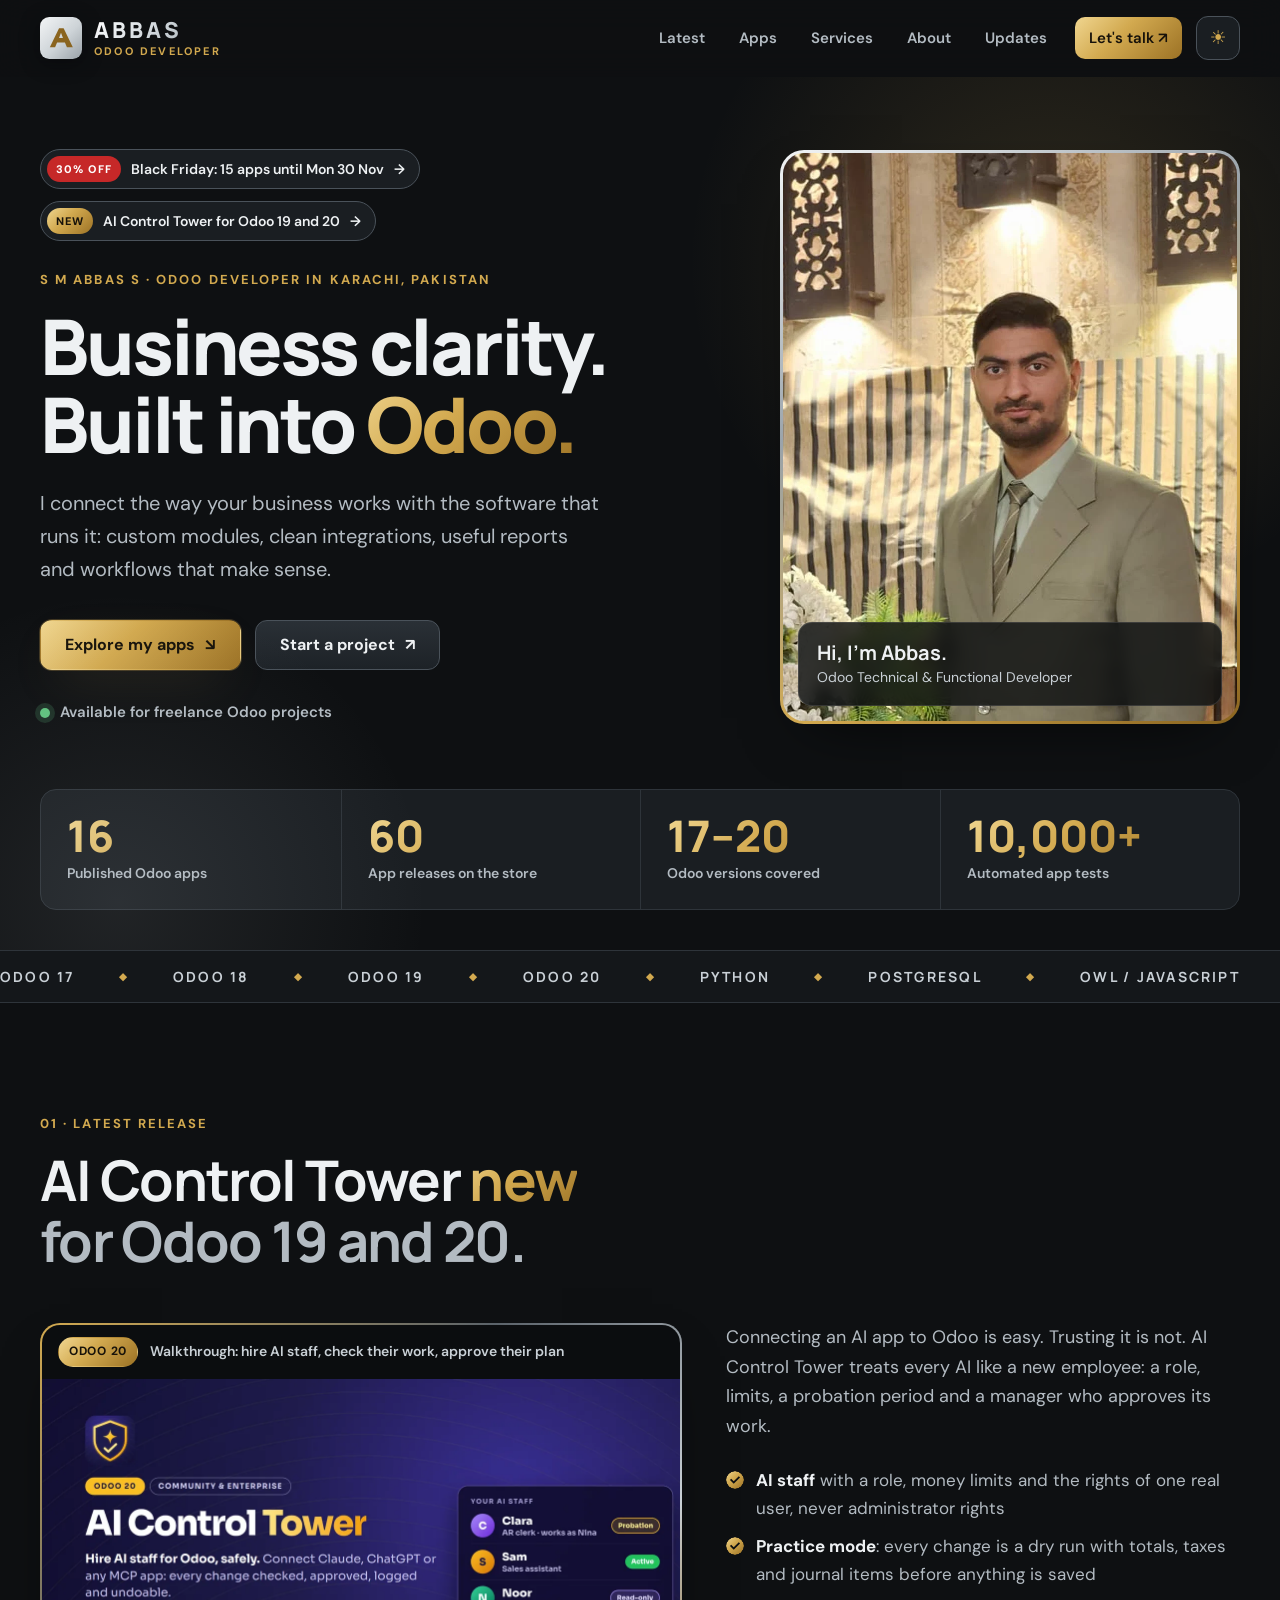
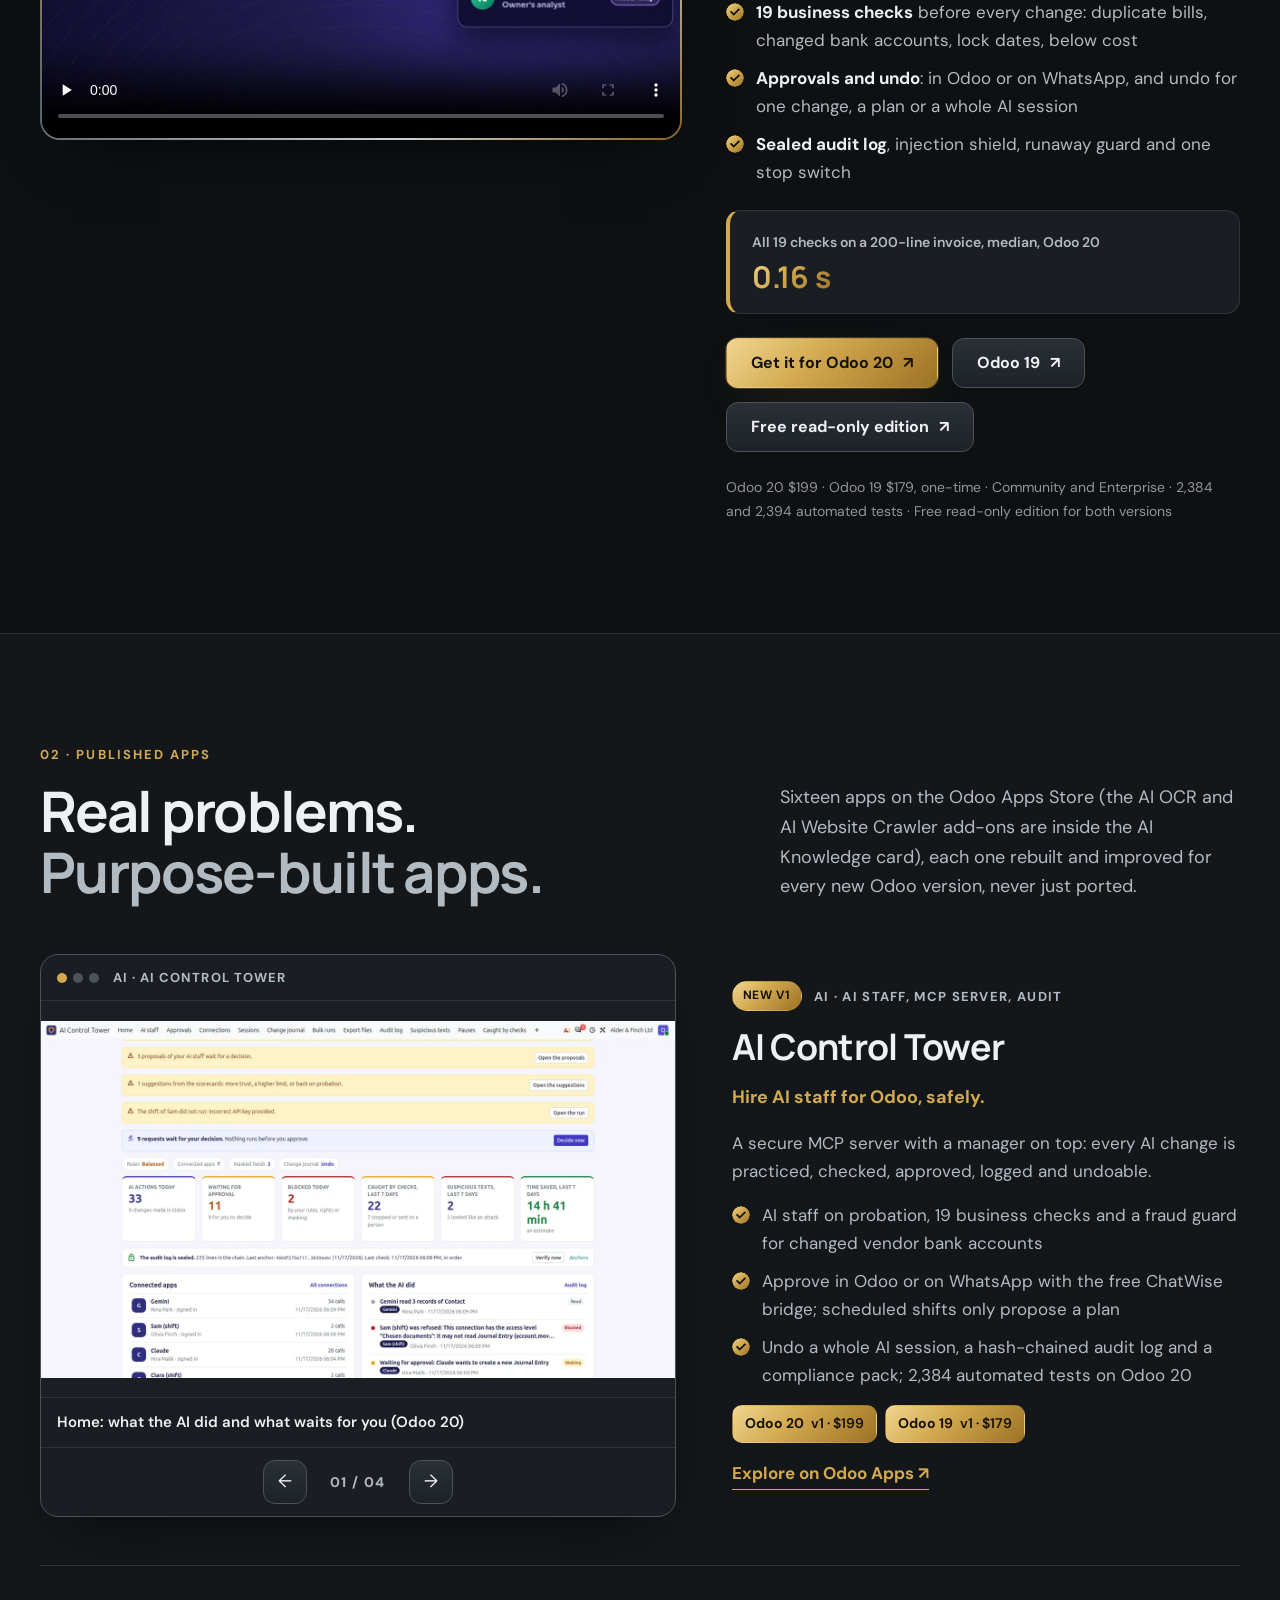
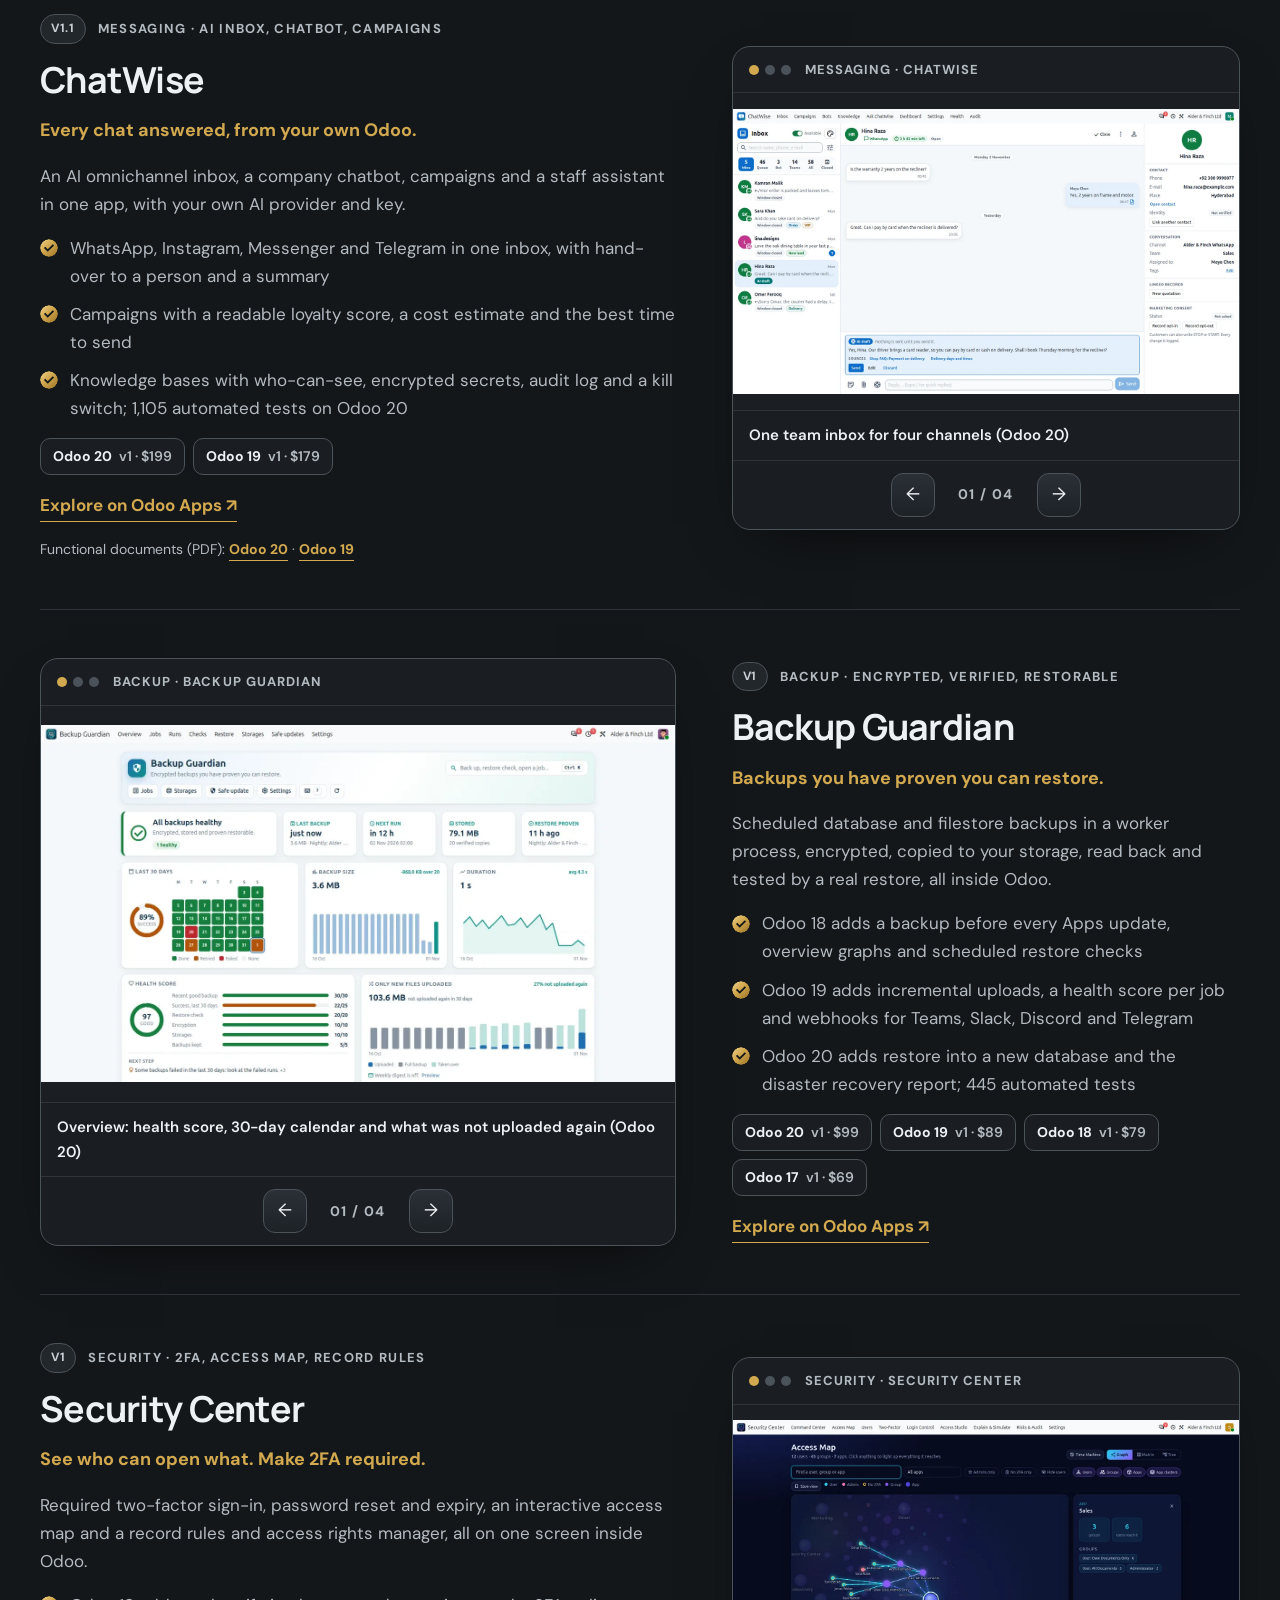
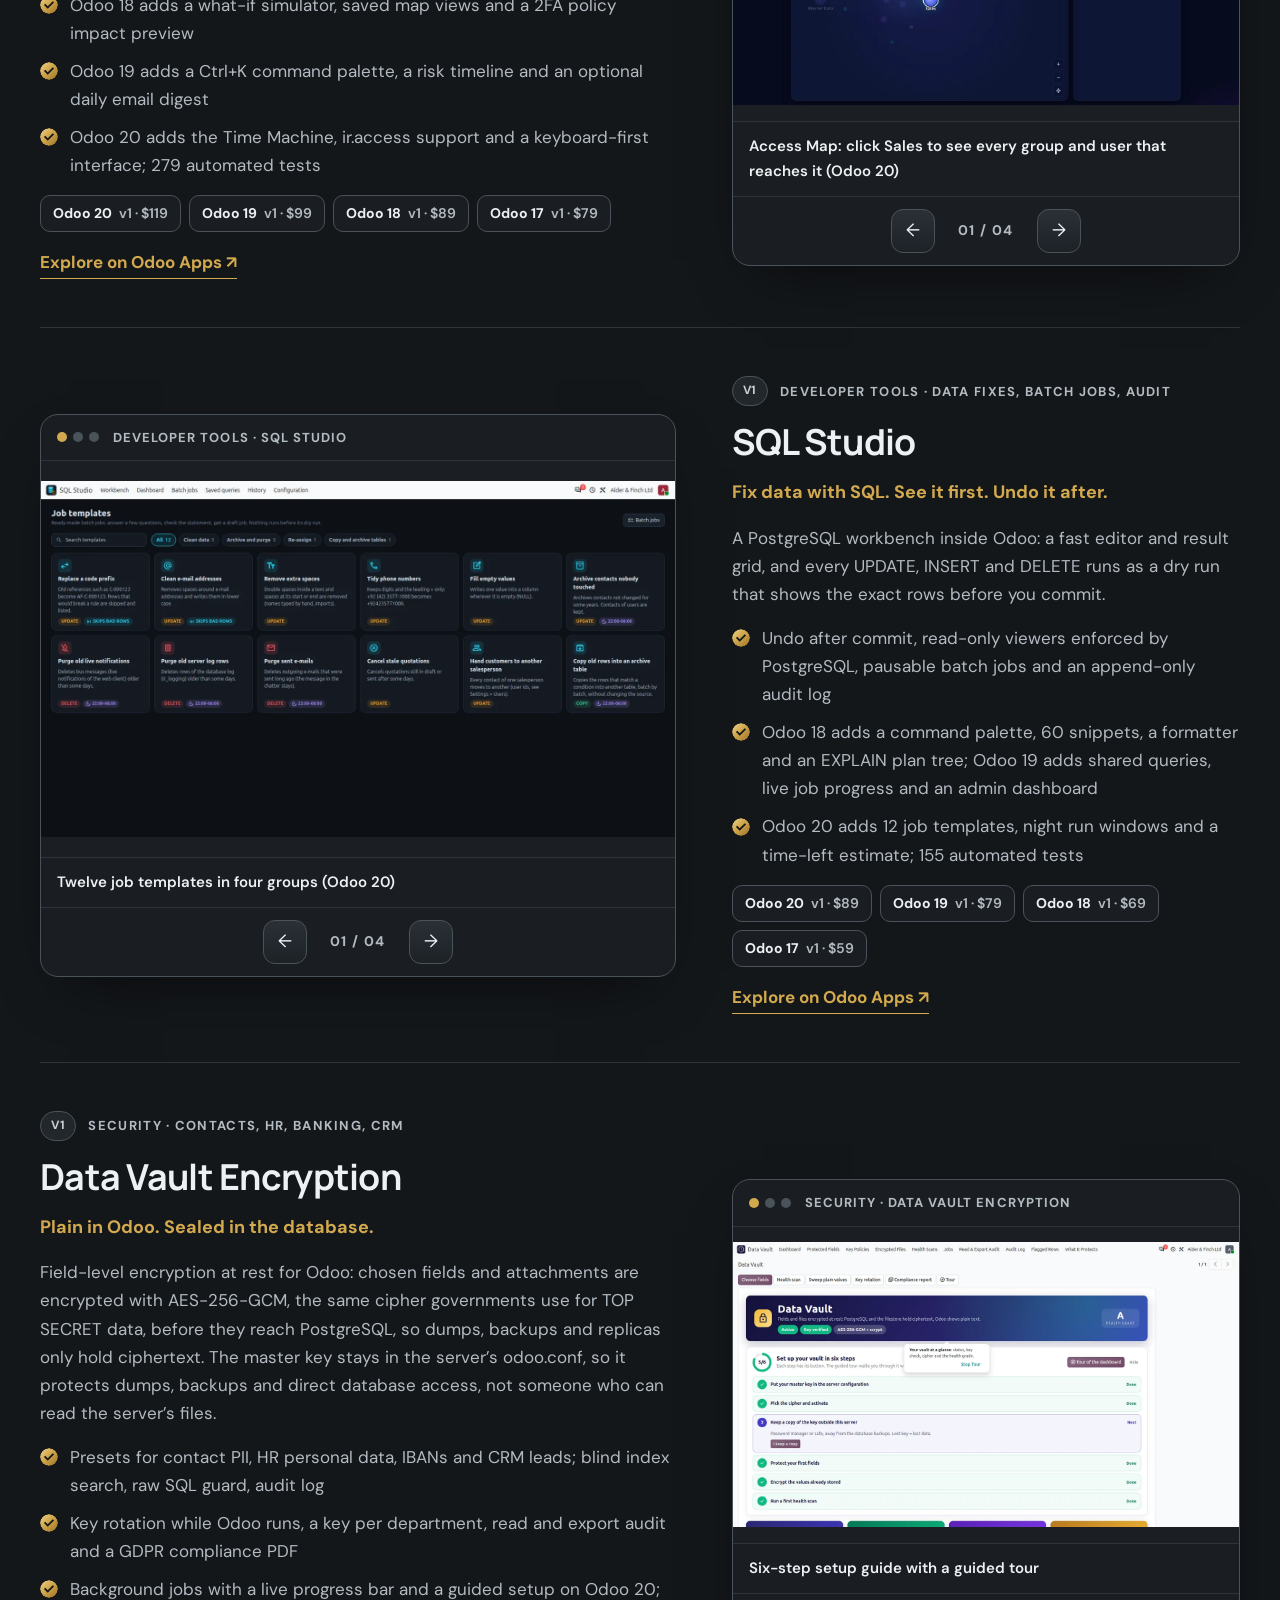
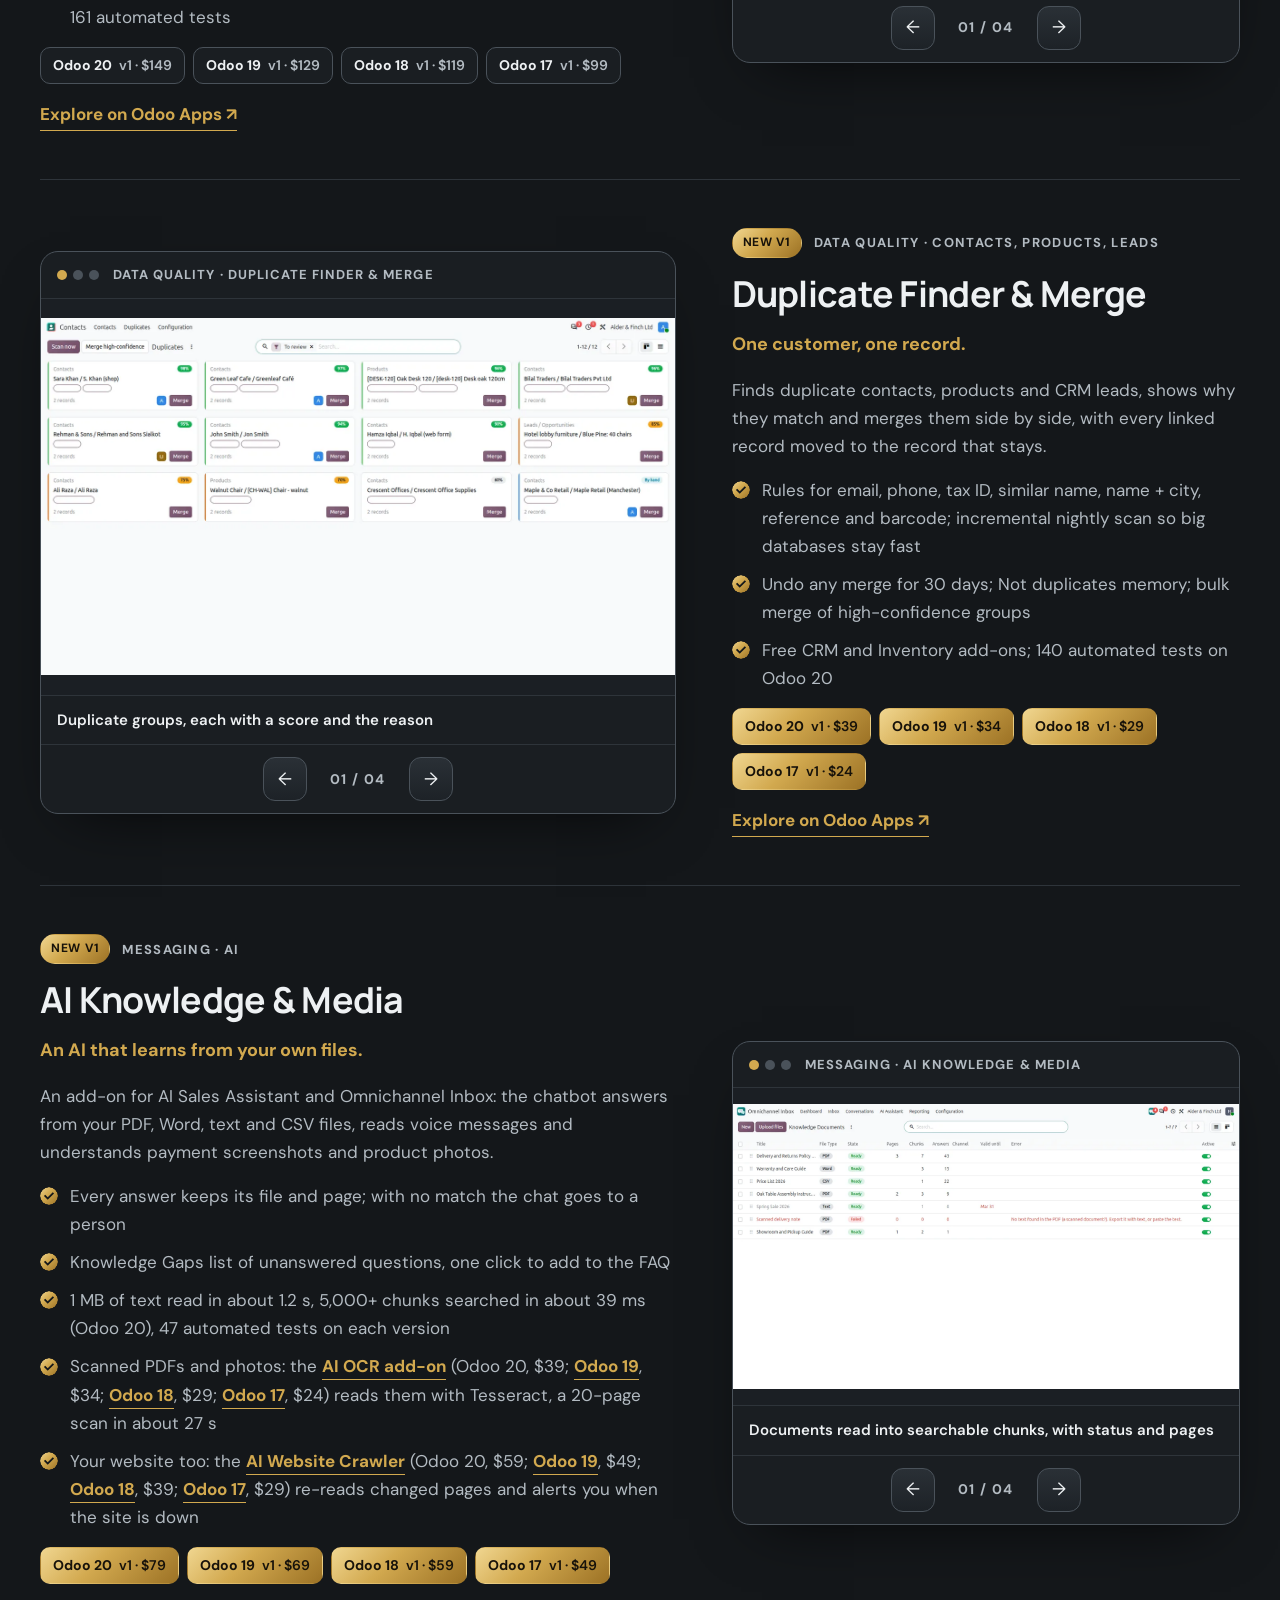
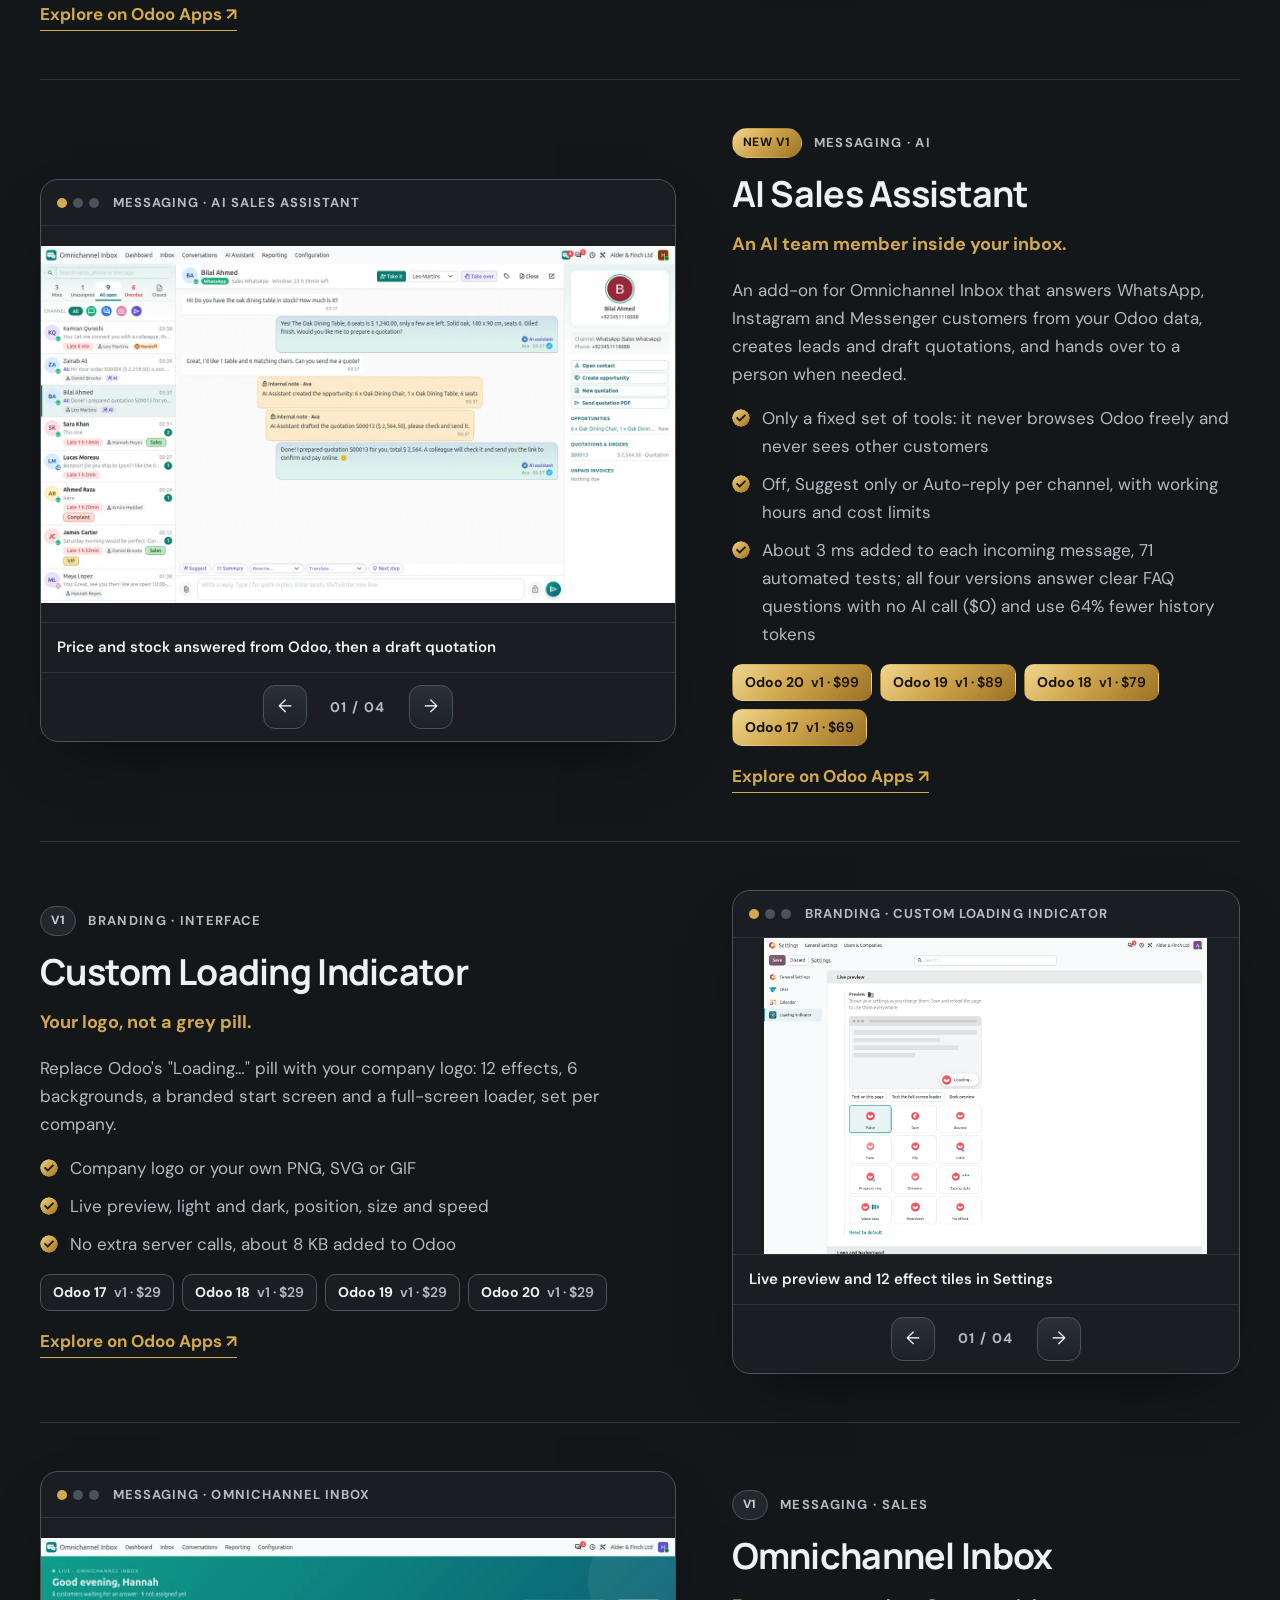
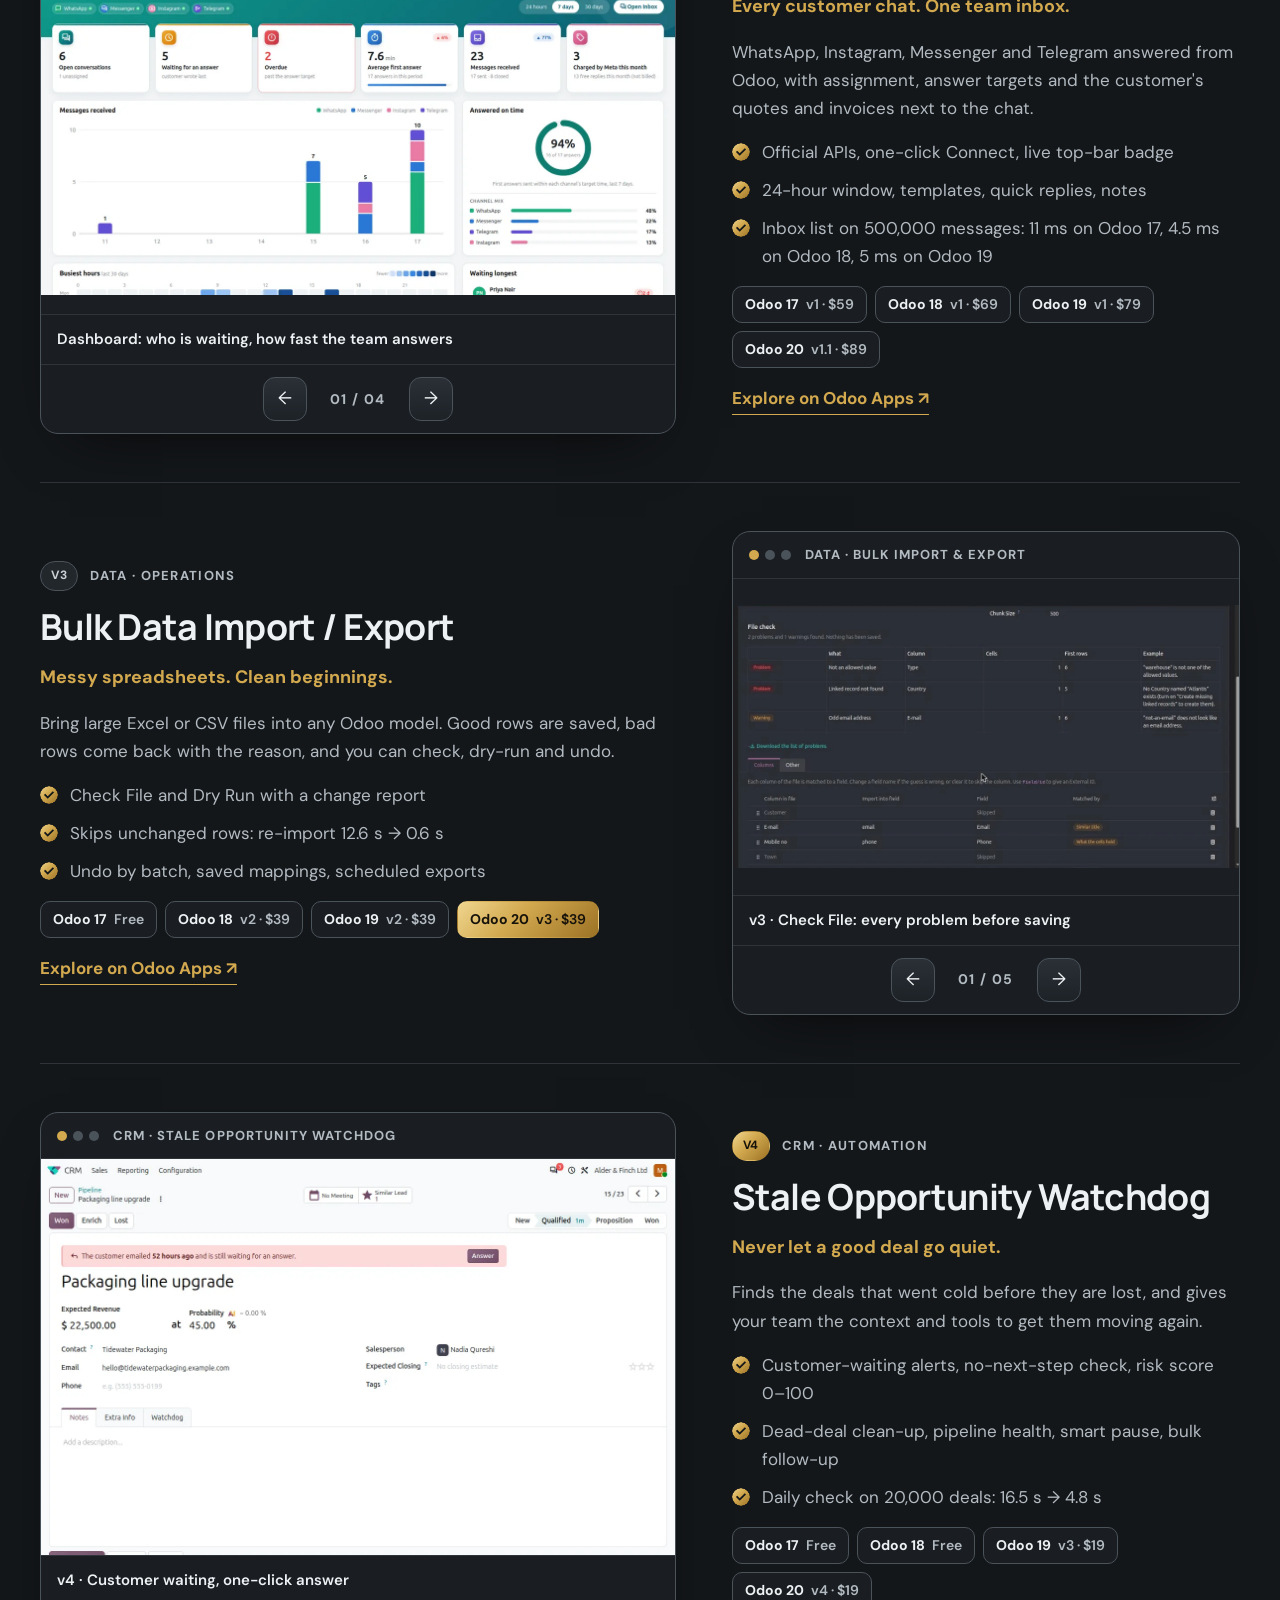
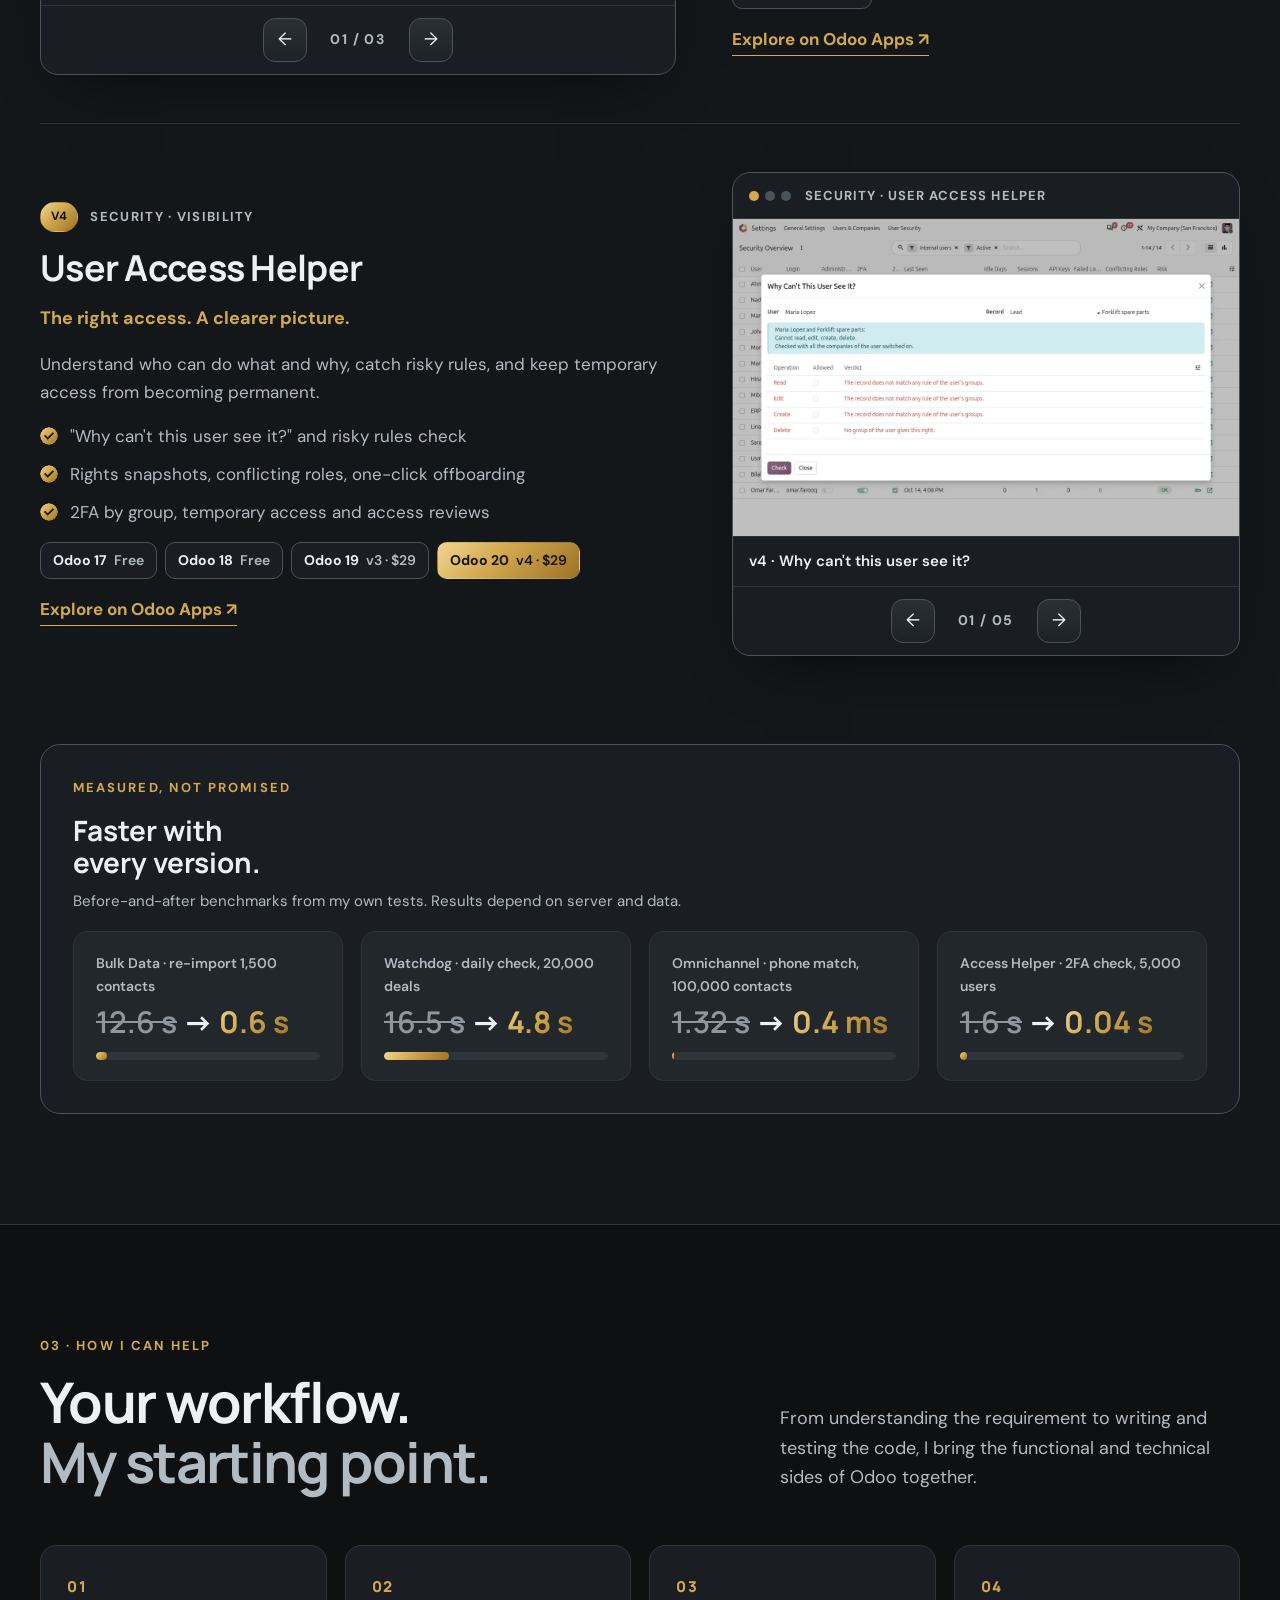
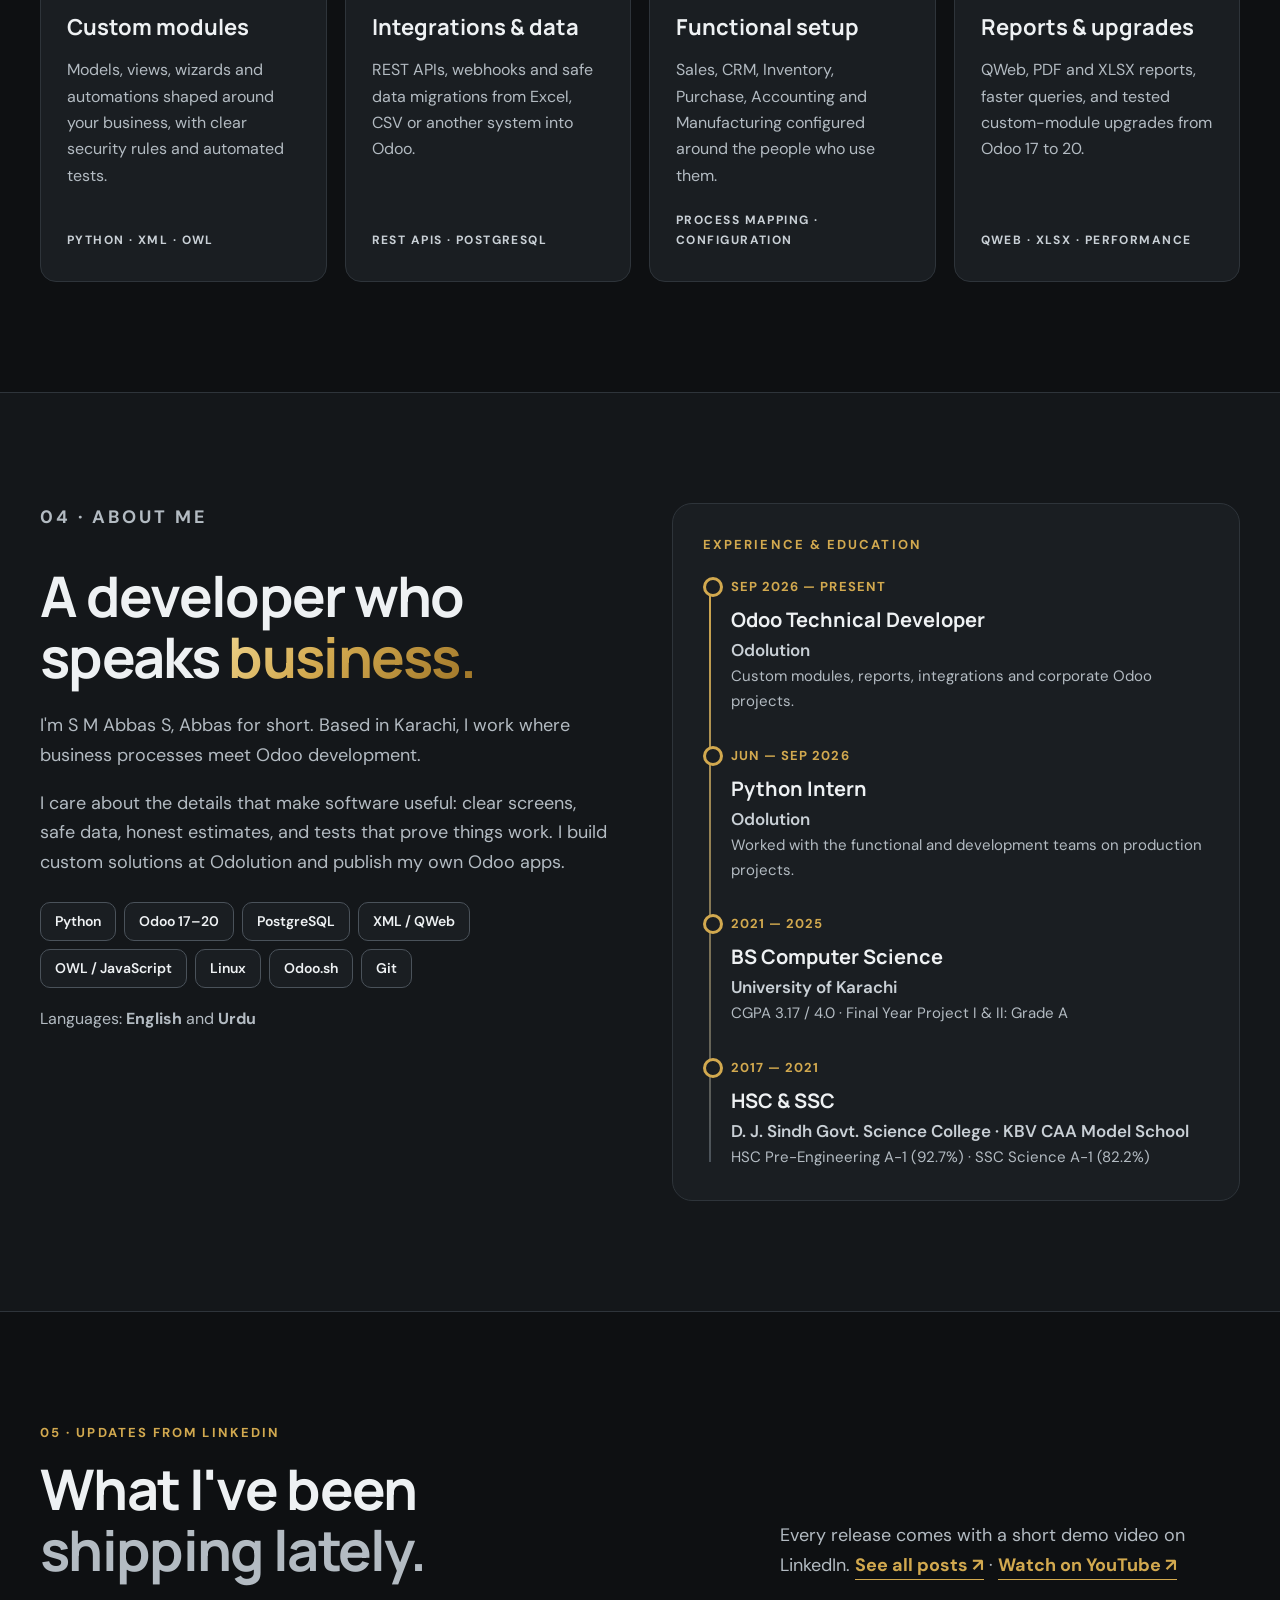
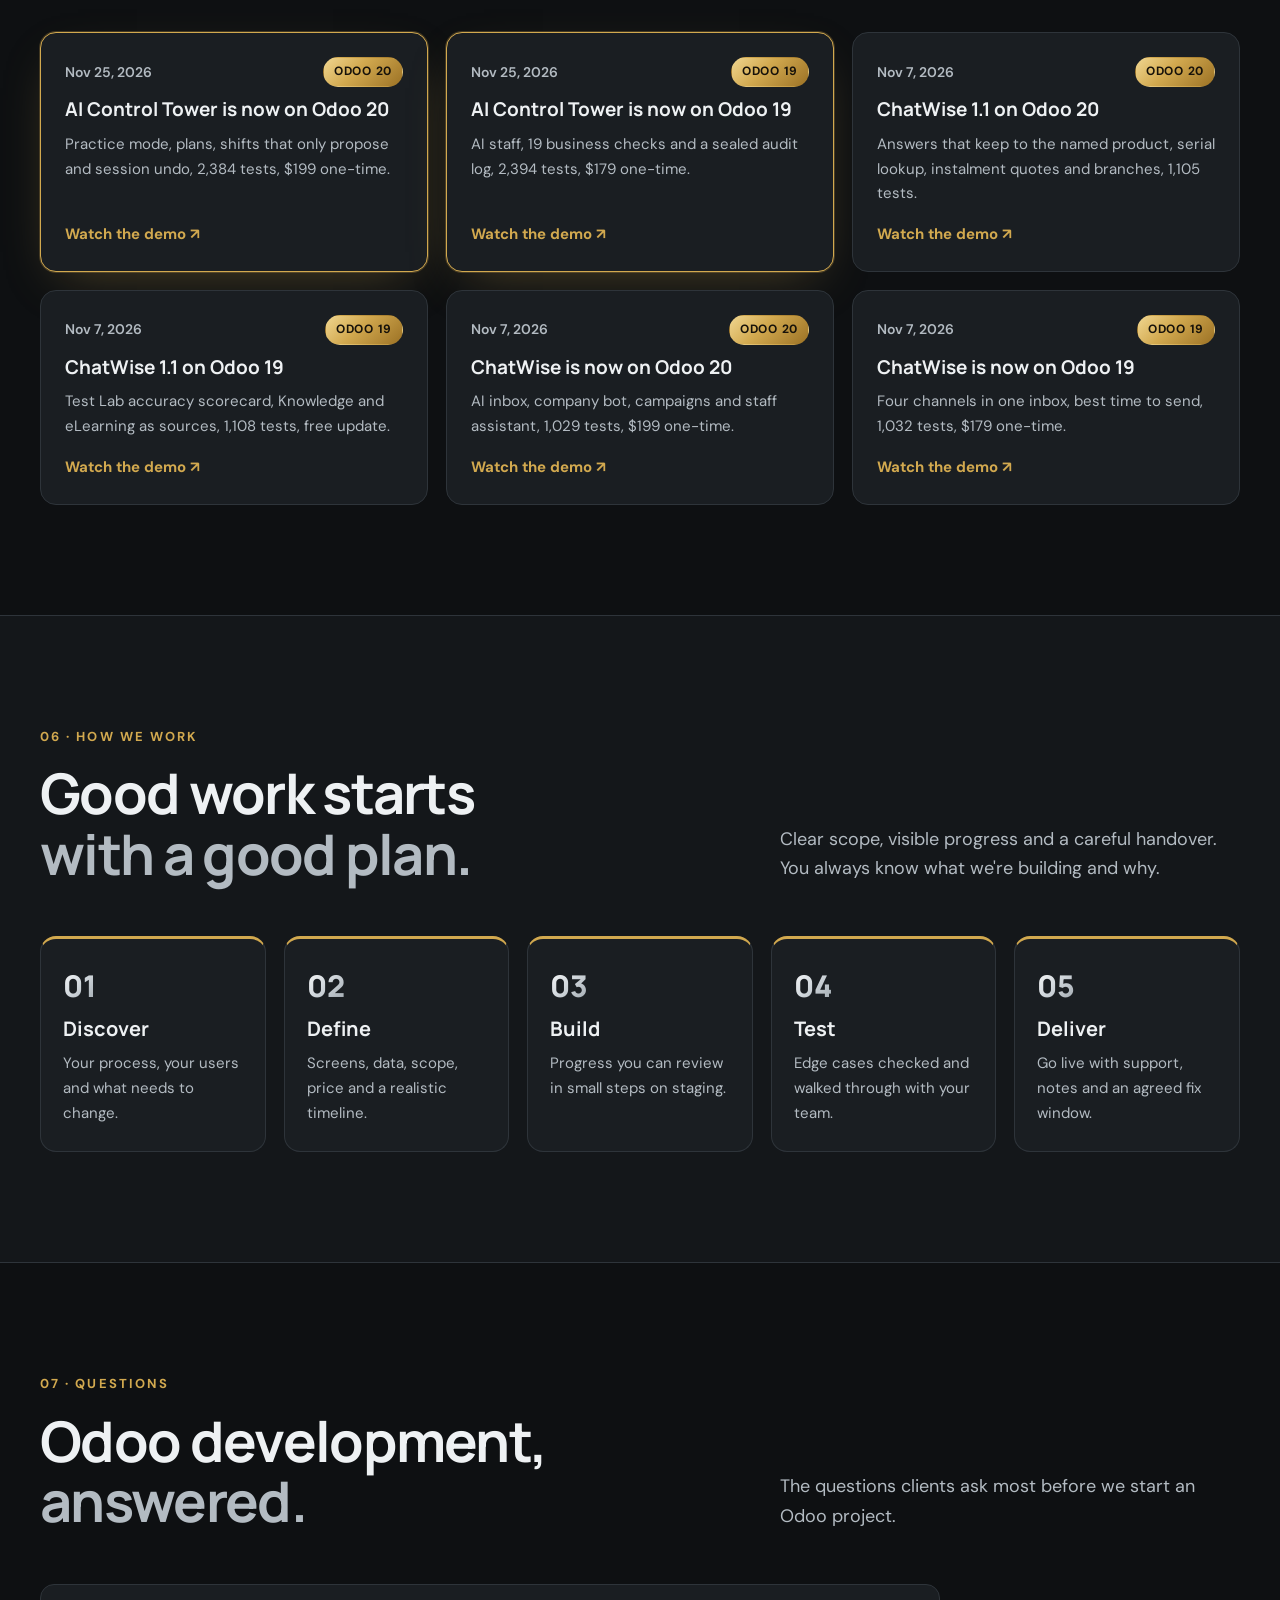
==== commit 130aff2b: "Black Friday: 30% off 15 apps until Mon 30 Nov" ====
--- a/index.html
+++ b/index.html
@@ -42,6 +42,7 @@
 
 <section class="hero" id="home" aria-labelledby="hero-title"><div class="wrap hero-grid">
   <div class="hero-copy">
+    <a class="news-pill sale-pill" href="#apps"><span class="pill-sale">30% OFF</span> Black Friday: 15 apps until Mon 30 Nov <span aria-hidden="true">&rarr;</span></a>
     <a class="news-pill" href="#latest"><span class="pill-new">NEW</span> AI Control Tower for Odoo 19 and 20 <span aria-hidden="true">→</span></a>
     <p class="eyebrow">S M Abbas S · Odoo Developer in Karachi, Pakistan</p>
     <h1 id="hero-title">Business clarity.<br>Built into <span class="gold-text">Odoo.</span></h1>
--- a/css/site.css
+++ b/css/site.css
@@ -98,6 +98,8 @@
 .hero-grid{position:relative;display:grid;grid-template-columns:1.2fr .9fr;gap:64px;align-items:center}
 .news-pill{display:inline-flex;align-items:center;gap:10px;padding:6px 14px 6px 6px;border-radius:999px;border:1px solid var(--line-strong);background:var(--panel);font-size:14px;font-weight:600;margin-bottom:28px;transition:border-color .2s}
 .news-pill:hover{border-color:var(--gold)}
+.sale-pill{margin-bottom:12px;margin-right:8px}
+.pill-sale{white-space:nowrap;background:#c62828;color:#fff;font-size:11px;font-weight:800;letter-spacing:.1em;padding:4px 9px;border-radius:999px}
 .pill-new{background:var(--grad-gold);color:var(--on-gold);font-size:11px;font-weight:800;letter-spacing:.1em;padding:4px 9px;border-radius:999px}
 .hero h1{font-size:clamp(44px,6vw,78px);line-height:1.02;letter-spacing:-.04em;font-weight:800;margin-bottom:24px}
 .lead{font-size:clamp(18px,1.6vw,20px);color:var(--muted);max-width:560px;margin-bottom:34px}
